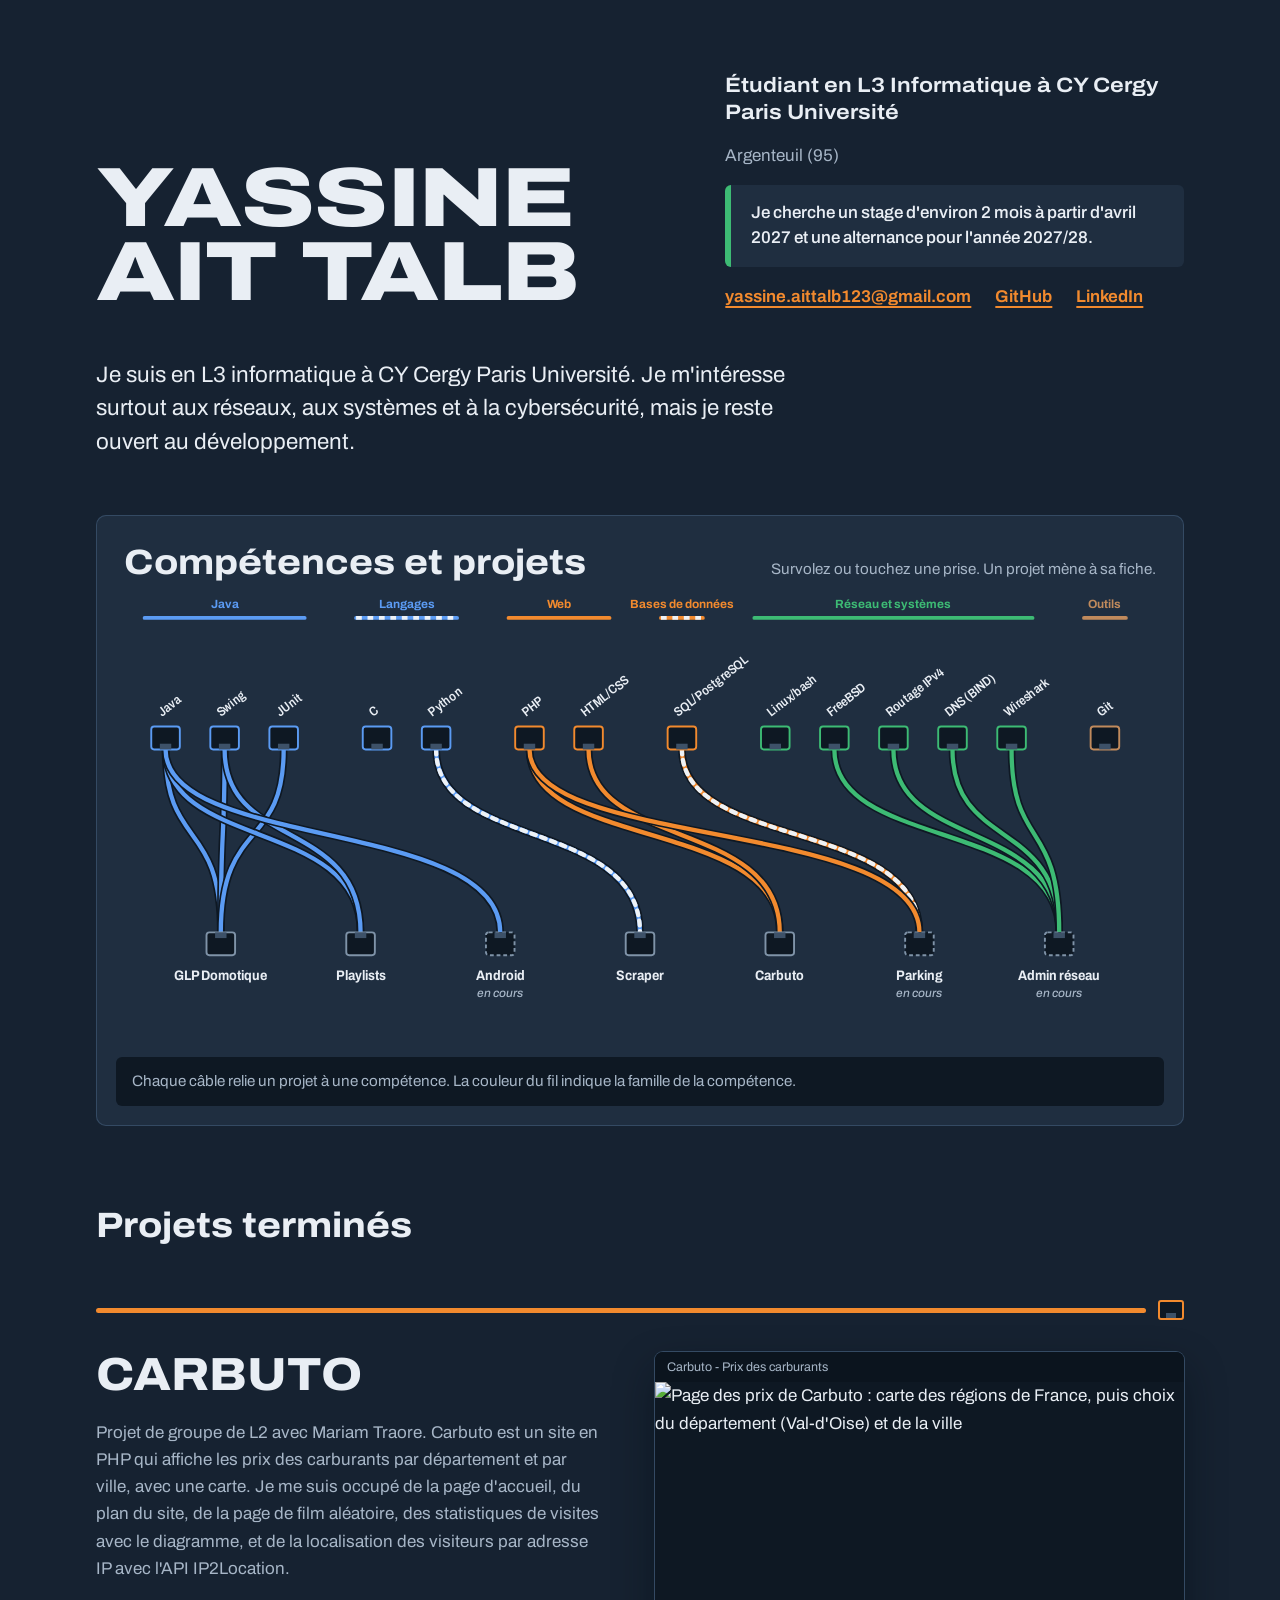
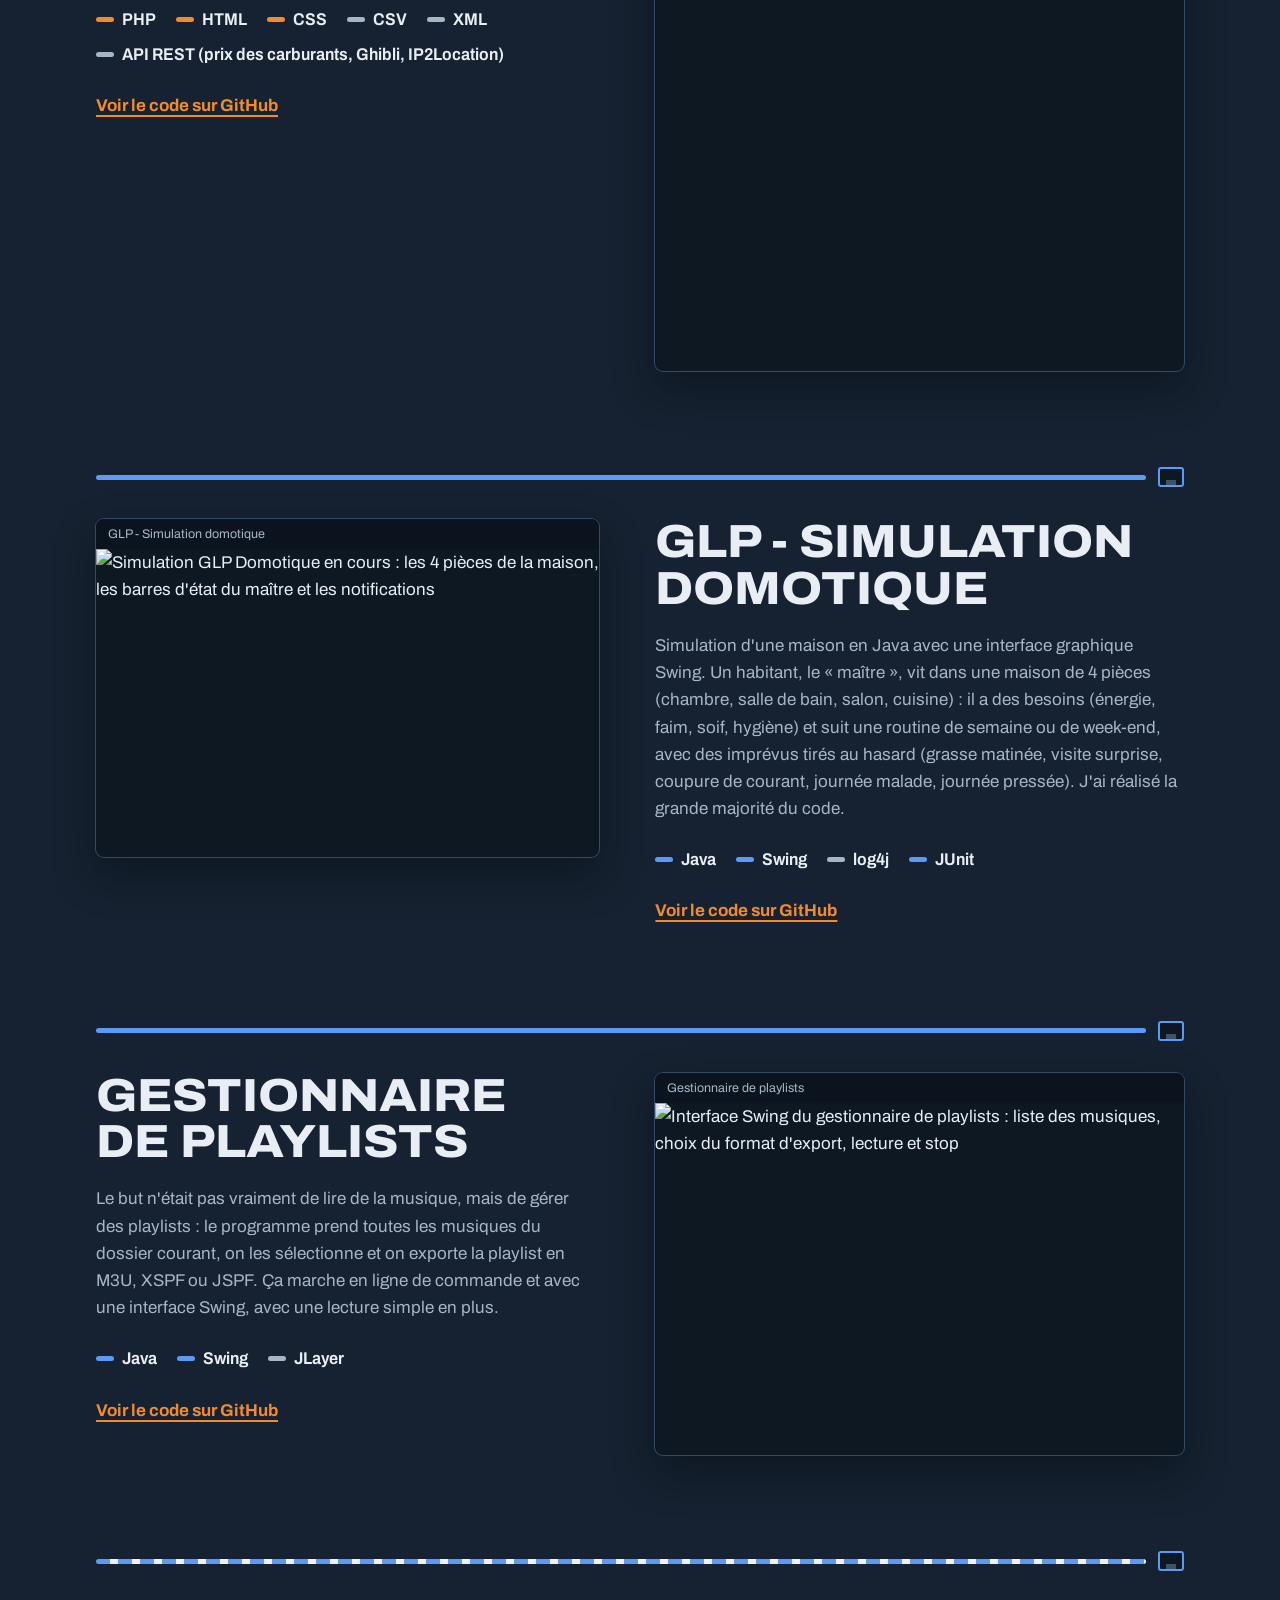
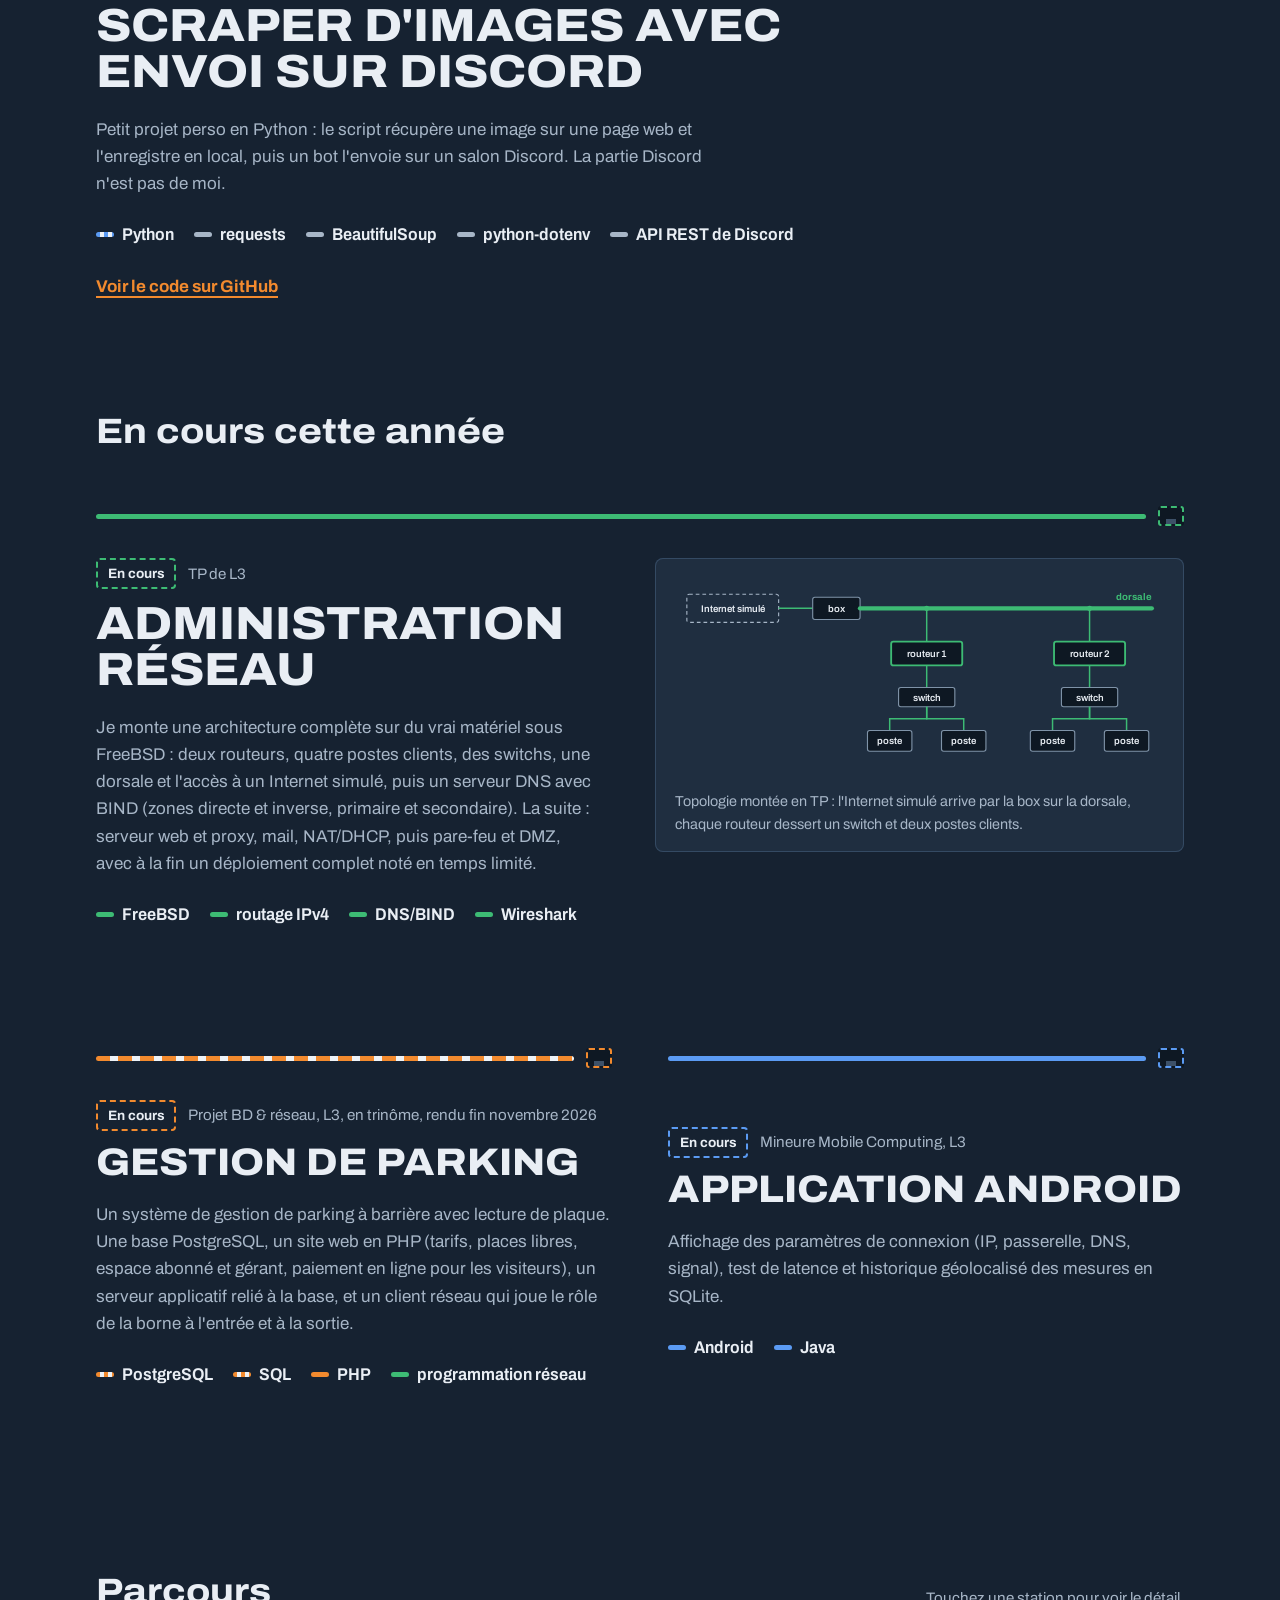
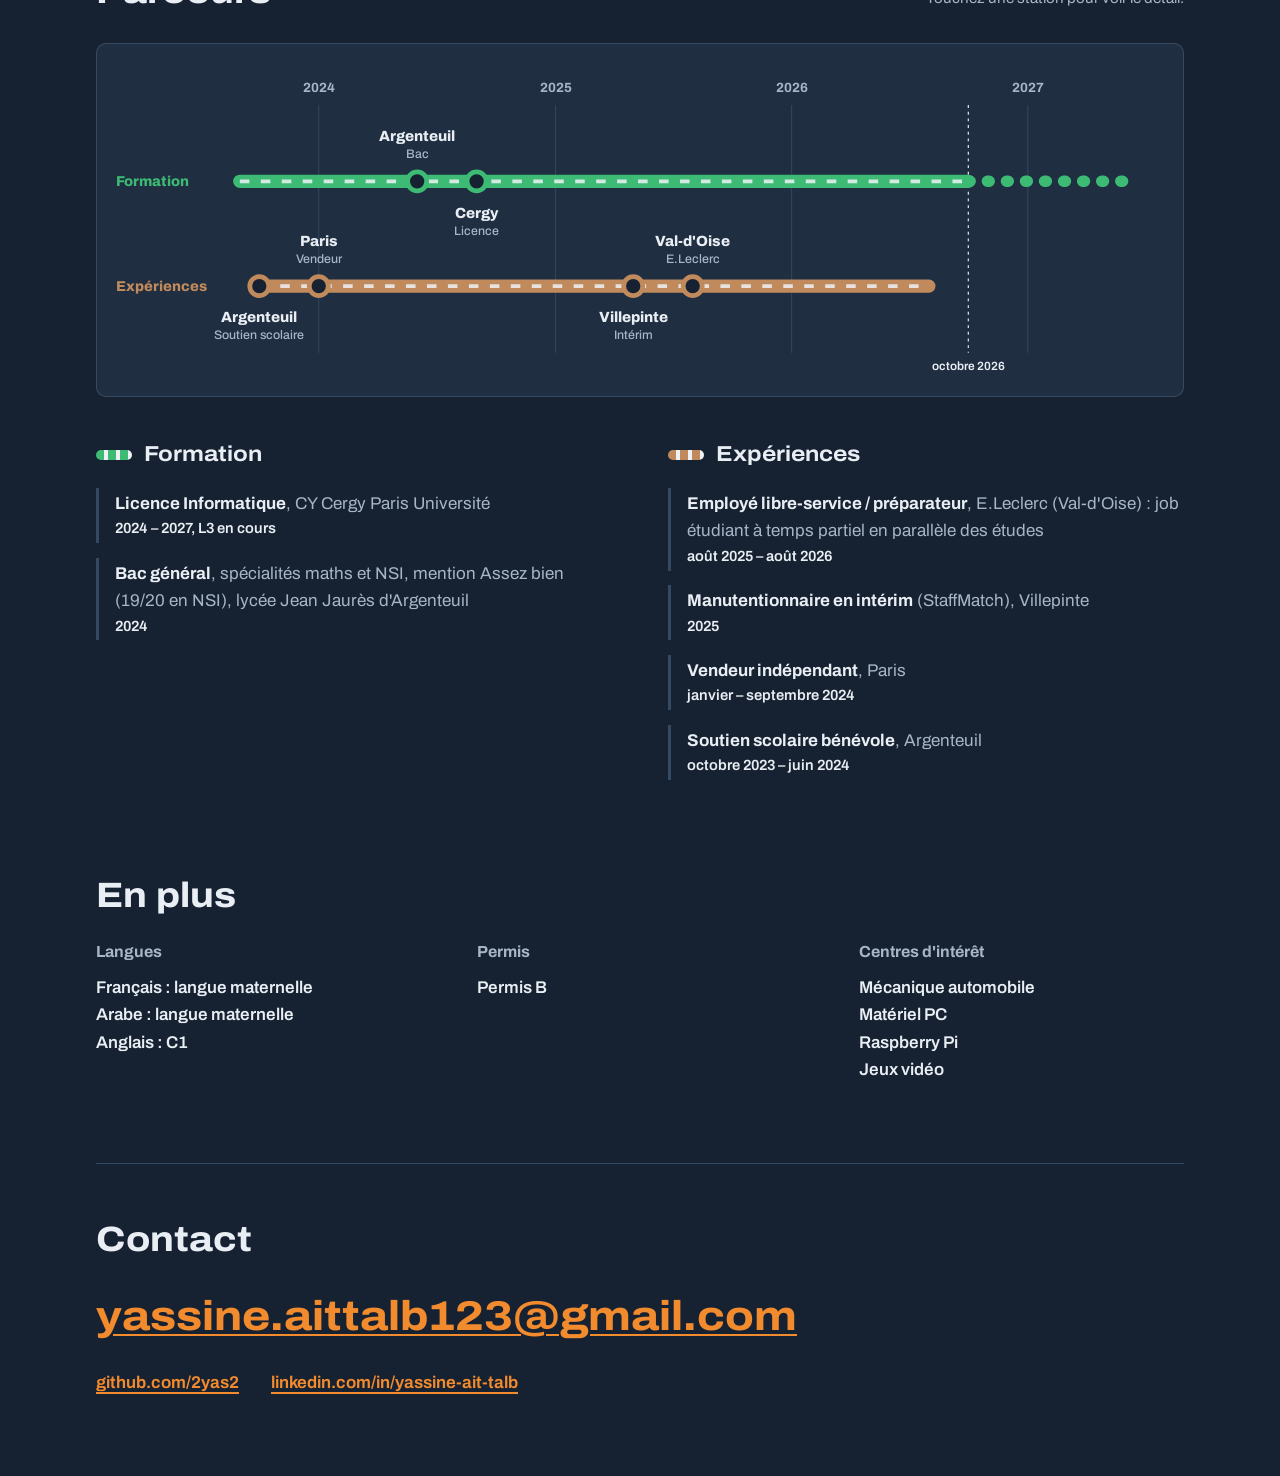
==== index.html @ 478b8c1a "Add files via upload" ====
<!DOCTYPE html>
<html lang="fr">
<head>
  <meta charset="utf-8">
  <meta name="viewport" content="width=device-width, initial-scale=1">
  <title>Yassine Ait Talb - Portfolio</title>
  <meta name="description" content="Yassine Ait Talb, étudiant en L3 Informatique à CY Cergy Paris Université : projets, parcours et compétences en réseaux, systèmes et développement. Cherche un stage d'avril 2027 et une alternance 2027/28.">
  <meta name="theme-color" content="#162231">
  <link rel="icon" href="images/favicon.svg" type="image/svg+xml">
  <link rel="preconnect" href="https://fonts.googleapis.com">
  <link rel="preconnect" href="https://fonts.gstatic.com" crossorigin>
  <link rel="stylesheet" href="https://fonts.googleapis.com/css2?family=Archivo:wdth,wght@62..125,100..900&display=swap">
  <link rel="stylesheet" href="style.css">
</head>
<body>
<div class="page">
<header class="tete">
  <h1 class="nom"><span>Yassine</span><span>Ait Talb</span></h1>
  <div class="fiche">
    <p class="statut">Étudiant en L3 Informatique à CY Cergy Paris Université</p>
    <p class="lieu">Argenteuil (95)</p>
    <p class="recherche">Je cherche un stage d'environ 2 mois à partir d'avril 2027 et une alternance pour l'année 2027/28.</p>
    <p class="contacts"><a href="mailto:yassine.aittalb123@gmail.com">yassine.aittalb123@gmail.com</a><a href="https://github.com/2yas2">GitHub</a><a href="https://www.linkedin.com/in/yassine-ait-talb/">LinkedIn</a></p>
  </div>
</header>
<p class="intro">Je suis en L3 informatique à CY Cergy Paris Université. Je m'intéresse surtout aux réseaux, aux systèmes et à la cybersécurité, mais je reste ouvert au développement.</p>
<section class="brassage" aria-labelledby="titre-brassage">
  <div class="brassage-tete">
    <h2 id="titre-brassage">Compétences et projets</h2>
    <p class="aide">Survolez ou touchez une prise. Un projet mène à sa fiche.</p>
  </div>
  <svg class="panneau panneau-h" viewBox="0 0 1100 470" aria-labelledby="titre-brassage"><g class="famille f-java"><line x1="30.0" y1="22" x2="198.0" y2="22" class="fam-trait"/><text x="114.0" y="12" class="fam-nom c">Java</text></g><g class="famille f-lang"><line x1="252.0" y1="22" x2="358.0" y2="22" class="fam-trait"/><line x1="252.0" y1="22" x2="358.0" y2="22" class="fam-raye"/><text x="305.0" y="12" class="fam-nom c">Langages</text></g><g class="famille f-web"><line x1="412.0" y1="22" x2="518.0" y2="22" class="fam-trait"/><text x="465.0" y="12" class="fam-nom c">Web</text></g><g class="famille f-bd"><line x1="572.0" y1="22" x2="616.0" y2="22" class="fam-trait"/><line x1="572.0" y1="22" x2="616.0" y2="22" class="fam-raye"/><text x="594.0" y="12" class="fam-nom c">Bases de données</text></g><g class="famille f-res"><line x1="670.0" y1="22" x2="962.0" y2="22" class="fam-trait"/><text x="816.0" y="12" class="fam-nom c">Réseau et systèmes</text></g><g class="famille f-out"><line x1="1016.0" y1="22" x2="1060.0" y2="22" class="fam-trait"/><text x="1038.0" y="12" class="fam-nom c">Outils</text></g><g class="cables"><g class="cable f-java" data-s="0" data-p="glp-domotique" style="--i:0"><path d="M52.0,160 C52.0,266 110.0,232 110.0,352" class="gaine" pathLength="1"/><path d="M52.0,160 C52.0,266 110.0,232 110.0,352" class="ame" pathLength="1"/></g><g class="cable f-java" data-s="1" data-p="glp-domotique" style="--i:1"><path d="M114.0,160 C114.0,266 110.0,232 110.0,352" class="gaine" pathLength="1"/><path d="M114.0,160 C114.0,266 110.0,232 110.0,352" class="ame" pathLength="1"/></g><g class="cable f-java" data-s="2" data-p="glp-domotique" style="--i:2"><path d="M176.0,160 C176.0,266 110.0,232 110.0,352" class="gaine" pathLength="1"/><path d="M176.0,160 C176.0,266 110.0,232 110.0,352" class="ame" pathLength="1"/></g><g class="cable f-java" data-s="0" data-p="playlists" style="--i:3"><path d="M52.0,160 C52.0,266 256.7,232 256.7,352" class="gaine" pathLength="1"/><path d="M52.0,160 C52.0,266 256.7,232 256.7,352" class="ame" pathLength="1"/></g><g class="cable f-java" data-s="1" data-p="playlists" style="--i:4"><path d="M114.0,160 C114.0,266 256.7,232 256.7,352" class="gaine" pathLength="1"/><path d="M114.0,160 C114.0,266 256.7,232 256.7,352" class="ame" pathLength="1"/></g><g class="cable f-java" data-s="0" data-p="android" style="--i:5"><path d="M52.0,160 C52.0,266 403.3,232 403.3,352" class="gaine" pathLength="1"/><path d="M52.0,160 C52.0,266 403.3,232 403.3,352" class="ame" pathLength="1"/></g><g class="cable f-lang" data-s="4" data-p="scraper" style="--i:6"><path d="M336.0,160 C336.0,266 550.0,232 550.0,352" class="gaine" pathLength="1"/><path d="M336.0,160 C336.0,266 550.0,232 550.0,352" class="ame" pathLength="1"/><path d="M336.0,160 C336.0,266 550.0,232 550.0,352" class="raye"/></g><g class="cable f-web" data-s="5" data-p="carbuto" style="--i:7"><path d="M434.0,160 C434.0,266 696.7,232 696.7,352" class="gaine" pathLength="1"/><path d="M434.0,160 C434.0,266 696.7,232 696.7,352" class="ame" pathLength="1"/></g><g class="cable f-web" data-s="6" data-p="carbuto" style="--i:8"><path d="M496.0,160 C496.0,266 696.7,232 696.7,352" class="gaine" pathLength="1"/><path d="M496.0,160 C496.0,266 696.7,232 696.7,352" class="ame" pathLength="1"/></g><g class="cable f-bd" data-s="7" data-p="parking" style="--i:9"><path d="M594.0,160 C594.0,266 843.3,232 843.3,352" class="gaine" pathLength="1"/><path d="M594.0,160 C594.0,266 843.3,232 843.3,352" class="ame" pathLength="1"/><path d="M594.0,160 C594.0,266 843.3,232 843.3,352" class="raye"/></g><g class="cable f-web" data-s="5" data-p="parking" style="--i:10"><path d="M434.0,160 C434.0,266 843.3,232 843.3,352" class="gaine" pathLength="1"/><path d="M434.0,160 C434.0,266 843.3,232 843.3,352" class="ame" pathLength="1"/></g><g class="cable f-res" data-s="9" data-p="reseau" style="--i:11"><path d="M754.0,160 C754.0,266 990.0,232 990.0,352" class="gaine" pathLength="1"/><path d="M754.0,160 C754.0,266 990.0,232 990.0,352" class="ame" pathLength="1"/></g><g class="cable f-res" data-s="10" data-p="reseau" style="--i:12"><path d="M816.0,160 C816.0,266 990.0,232 990.0,352" class="gaine" pathLength="1"/><path d="M816.0,160 C816.0,266 990.0,232 990.0,352" class="ame" pathLength="1"/></g><g class="cable f-res" data-s="11" data-p="reseau" style="--i:13"><path d="M878.0,160 C878.0,266 990.0,232 990.0,352" class="gaine" pathLength="1"/><path d="M878.0,160 C878.0,266 990.0,232 990.0,352" class="ame" pathLength="1"/></g><g class="cable f-res" data-s="12" data-p="reseau" style="--i:14"><path d="M940.0,160 C940.0,266 990.0,232 990.0,352" class="gaine" pathLength="1"/><path d="M940.0,160 C940.0,266 990.0,232 990.0,352" class="ame" pathLength="1"/></g></g><g class="port port-s f-java" data-s="0" tabindex="0" role="button" aria-pressed="false" aria-label="Java"><rect x="24.0" y="66.0" width="56" height="98" class="zone"/><rect x="37.0" y="136.0" width="30" height="24" rx="3" class="prise"/><rect x="46.0" y="154.0" width="12" height="6" class="encoche"/><text x="48.0" y="126.0" class="lib-s" transform="rotate(-38 48.0 126.0)">Java</text></g><g class="port port-s f-java" data-s="1" tabindex="0" role="button" aria-pressed="false" aria-label="Swing"><rect x="86.0" y="66.0" width="56" height="98" class="zone"/><rect x="99.0" y="136.0" width="30" height="24" rx="3" class="prise"/><rect x="108.0" y="154.0" width="12" height="6" class="encoche"/><text x="110.0" y="126.0" class="lib-s" transform="rotate(-38 110.0 126.0)">Swing</text></g><g class="port port-s f-java" data-s="2" tabindex="0" role="button" aria-pressed="false" aria-label="JUnit"><rect x="148.0" y="66.0" width="56" height="98" class="zone"/><rect x="161.0" y="136.0" width="30" height="24" rx="3" class="prise"/><rect x="170.0" y="154.0" width="12" height="6" class="encoche"/><text x="172.0" y="126.0" class="lib-s" transform="rotate(-38 172.0 126.0)">JUnit</text></g><g class="port port-s f-lang" data-s="3" tabindex="0" role="button" aria-pressed="false" aria-label="C"><rect x="246.0" y="66.0" width="56" height="98" class="zone"/><rect x="259.0" y="136.0" width="30" height="24" rx="3" class="prise"/><rect x="268.0" y="154.0" width="12" height="6" class="encoche"/><text x="270.0" y="126.0" class="lib-s" transform="rotate(-38 270.0 126.0)">C</text></g><g class="port port-s f-lang" data-s="4" tabindex="0" role="button" aria-pressed="false" aria-label="Python"><rect x="308.0" y="66.0" width="56" height="98" class="zone"/><rect x="321.0" y="136.0" width="30" height="24" rx="3" class="prise"/><rect x="330.0" y="154.0" width="12" height="6" class="encoche"/><text x="332.0" y="126.0" class="lib-s" transform="rotate(-38 332.0 126.0)">Python</text></g><g class="port port-s f-web" data-s="5" tabindex="0" role="button" aria-pressed="false" aria-label="PHP"><rect x="406.0" y="66.0" width="56" height="98" class="zone"/><rect x="419.0" y="136.0" width="30" height="24" rx="3" class="prise"/><rect x="428.0" y="154.0" width="12" height="6" class="encoche"/><text x="430.0" y="126.0" class="lib-s" transform="rotate(-38 430.0 126.0)">PHP</text></g><g class="port port-s f-web" data-s="6" tabindex="0" role="button" aria-pressed="false" aria-label="HTML/CSS"><rect x="468.0" y="66.0" width="56" height="98" class="zone"/><rect x="481.0" y="136.0" width="30" height="24" rx="3" class="prise"/><rect x="490.0" y="154.0" width="12" height="6" class="encoche"/><text x="492.0" y="126.0" class="lib-s" transform="rotate(-38 492.0 126.0)">HTML/CSS</text></g><g class="port port-s f-bd" data-s="7" tabindex="0" role="button" aria-pressed="false" aria-label="SQL/PostgreSQL"><rect x="566.0" y="66.0" width="56" height="98" class="zone"/><rect x="579.0" y="136.0" width="30" height="24" rx="3" class="prise"/><rect x="588.0" y="154.0" width="12" height="6" class="encoche"/><text x="590.0" y="126.0" class="lib-s" transform="rotate(-38 590.0 126.0)">SQL/PostgreSQL</text></g><g class="port port-s f-res" data-s="8" tabindex="0" role="button" aria-pressed="false" aria-label="Linux/bash"><rect x="664.0" y="66.0" width="56" height="98" class="zone"/><rect x="677.0" y="136.0" width="30" height="24" rx="3" class="prise"/><rect x="686.0" y="154.0" width="12" height="6" class="encoche"/><text x="688.0" y="126.0" class="lib-s" transform="rotate(-38 688.0 126.0)">Linux/bash</text></g><g class="port port-s f-res" data-s="9" tabindex="0" role="button" aria-pressed="false" aria-label="FreeBSD"><rect x="726.0" y="66.0" width="56" height="98" class="zone"/><rect x="739.0" y="136.0" width="30" height="24" rx="3" class="prise"/><rect x="748.0" y="154.0" width="12" height="6" class="encoche"/><text x="750.0" y="126.0" class="lib-s" transform="rotate(-38 750.0 126.0)">FreeBSD</text></g><g class="port port-s f-res" data-s="10" tabindex="0" role="button" aria-pressed="false" aria-label="Routage IPv4"><rect x="788.0" y="66.0" width="56" height="98" class="zone"/><rect x="801.0" y="136.0" width="30" height="24" rx="3" class="prise"/><rect x="810.0" y="154.0" width="12" height="6" class="encoche"/><text x="812.0" y="126.0" class="lib-s" transform="rotate(-38 812.0 126.0)">Routage IPv4</text></g><g class="port port-s f-res" data-s="11" tabindex="0" role="button" aria-pressed="false" aria-label="DNS (BIND)"><rect x="850.0" y="66.0" width="56" height="98" class="zone"/><rect x="863.0" y="136.0" width="30" height="24" rx="3" class="prise"/><rect x="872.0" y="154.0" width="12" height="6" class="encoche"/><text x="874.0" y="126.0" class="lib-s" transform="rotate(-38 874.0 126.0)">DNS (BIND)</text></g><g class="port port-s f-res" data-s="12" tabindex="0" role="button" aria-pressed="false" aria-label="Wireshark"><rect x="912.0" y="66.0" width="56" height="98" class="zone"/><rect x="925.0" y="136.0" width="30" height="24" rx="3" class="prise"/><rect x="934.0" y="154.0" width="12" height="6" class="encoche"/><text x="936.0" y="126.0" class="lib-s" transform="rotate(-38 936.0 126.0)">Wireshark</text></g><g class="port port-s f-out" data-s="13" tabindex="0" role="button" aria-pressed="false" aria-label="Git"><rect x="1010.0" y="66.0" width="56" height="98" class="zone"/><rect x="1023.0" y="136.0" width="30" height="24" rx="3" class="prise"/><rect x="1032.0" y="154.0" width="12" height="6" class="encoche"/><text x="1034.0" y="126.0" class="lib-s" transform="rotate(-38 1034.0 126.0)">Git</text></g><a href="#glp-domotique" class="port port-p" data-p="glp-domotique" aria-label="GLP Domotique, aller au projet"><rect x="50.0" y="346.0" width="120" height="86" class="zone"/><rect x="95.0" y="352.0" width="30" height="24" rx="3" class="prise"/><rect x="104.0" y="352.0" width="12" height="6" class="encoche"/><text x="110.0" y="402.0" class="lib-p">GLP Domotique</text></a><a href="#playlists" class="port port-p" data-p="playlists" aria-label="Playlists, aller au projet"><rect x="196.7" y="346.0" width="120" height="86" class="zone"/><rect x="241.7" y="352.0" width="30" height="24" rx="3" class="prise"/><rect x="250.7" y="352.0" width="12" height="6" class="encoche"/><text x="256.7" y="402.0" class="lib-p">Playlists</text></a><a href="#android" class="port port-p encours" data-p="android" aria-label="Android (en cours), aller au projet"><rect x="343.3" y="346.0" width="120" height="86" class="zone"/><rect x="388.3" y="352.0" width="30" height="24" rx="3" class="prise"/><rect x="397.3" y="352.0" width="12" height="6" class="encoche"/><text x="403.3" y="402.0" class="lib-p">Android</text><text x="403.3" y="420.0" class="lib-ec">en cours</text></a><a href="#scraper" class="port port-p" data-p="scraper" aria-label="Scraper, aller au projet"><rect x="490.0" y="346.0" width="120" height="86" class="zone"/><rect x="535.0" y="352.0" width="30" height="24" rx="3" class="prise"/><rect x="544.0" y="352.0" width="12" height="6" class="encoche"/><text x="550.0" y="402.0" class="lib-p">Scraper</text></a><a href="#carbuto" class="port port-p" data-p="carbuto" aria-label="Carbuto, aller au projet"><rect x="636.7" y="346.0" width="120" height="86" class="zone"/><rect x="681.7" y="352.0" width="30" height="24" rx="3" class="prise"/><rect x="690.7" y="352.0" width="12" height="6" class="encoche"/><text x="696.7" y="402.0" class="lib-p">Carbuto</text></a><a href="#parking" class="port port-p encours" data-p="parking" aria-label="Parking (en cours), aller au projet"><rect x="783.3" y="346.0" width="120" height="86" class="zone"/><rect x="828.3" y="352.0" width="30" height="24" rx="3" class="prise"/><rect x="837.3" y="352.0" width="12" height="6" class="encoche"/><text x="843.3" y="402.0" class="lib-p">Parking</text><text x="843.3" y="420.0" class="lib-ec">en cours</text></a><a href="#reseau" class="port port-p encours" data-p="reseau" aria-label="Admin réseau (en cours), aller au projet"><rect x="930.0" y="346.0" width="120" height="86" class="zone"/><rect x="975.0" y="352.0" width="30" height="24" rx="3" class="prise"/><rect x="984.0" y="352.0" width="12" height="6" class="encoche"/><text x="990.0" y="402.0" class="lib-p">Admin réseau</text><text x="990.0" y="420.0" class="lib-ec">en cours</text></a></svg>
  <svg class="panneau panneau-v" viewBox="0 0 360 712" aria-labelledby="titre-brassage"><g class="famille f-java"><text x="12" y="18.0" class="fam-nom">Java</text><line x1="3" y1="8.0" x2="3" y2="138.0" class="fam-trait"/></g><g class="famille f-lang"><text x="12" y="162.0" class="fam-nom">Langages</text><line x1="3" y1="152.0" x2="3" y2="242.0" class="fam-trait"/><line x1="3" y1="152.0" x2="3" y2="242.0" class="fam-raye"/></g><g class="famille f-web"><text x="12" y="266.0" class="fam-nom">Web</text><line x1="3" y1="256.0" x2="3" y2="346.0" class="fam-trait"/></g><g class="famille f-bd"><text x="12" y="370.0" class="fam-nom">Bases de données</text><line x1="3" y1="360.0" x2="3" y2="410.0" class="fam-trait"/><line x1="3" y1="360.0" x2="3" y2="410.0" class="fam-raye"/></g><g class="famille f-res"><text x="12" y="434.0" class="fam-nom">Réseau et systèmes</text><line x1="3" y1="424.0" x2="3" y2="634.0" class="fam-trait"/></g><g class="famille f-out"><text x="12" y="658.0" class="fam-nom">Outils</text><line x1="3" y1="648.0" x2="3" y2="698.0" class="fam-trait"/></g><g class="cables"><g class="cable f-java" data-s="0" data-p="glp-domotique" style="--i:0"><path d="M162,41.0 C200,41.0 176,51.0 214,51.0" class="gaine" pathLength="1"/><path d="M162,41.0 C200,41.0 176,51.0 214,51.0" class="ame" pathLength="1"/></g><g class="cable f-java" data-s="1" data-p="glp-domotique" style="--i:1"><path d="M162,81.0 C200,81.0 176,51.0 214,51.0" class="gaine" pathLength="1"/><path d="M162,81.0 C200,81.0 176,51.0 214,51.0" class="ame" pathLength="1"/></g><g class="cable f-java" data-s="2" data-p="glp-domotique" style="--i:2"><path d="M162,121.0 C200,121.0 176,51.0 214,51.0" class="gaine" pathLength="1"/><path d="M162,121.0 C200,121.0 176,51.0 214,51.0" class="ame" pathLength="1"/></g><g class="cable f-java" data-s="0" data-p="playlists" style="--i:3"><path d="M162,41.0 C200,41.0 176,154.3 214,154.3" class="gaine" pathLength="1"/><path d="M162,41.0 C200,41.0 176,154.3 214,154.3" class="ame" pathLength="1"/></g><g class="cable f-java" data-s="1" data-p="playlists" style="--i:4"><path d="M162,81.0 C200,81.0 176,154.3 214,154.3" class="gaine" pathLength="1"/><path d="M162,81.0 C200,81.0 176,154.3 214,154.3" class="ame" pathLength="1"/></g><g class="cable f-java" data-s="0" data-p="android" style="--i:5"><path d="M162,41.0 C200,41.0 176,257.7 214,257.7" class="gaine" pathLength="1"/><path d="M162,41.0 C200,41.0 176,257.7 214,257.7" class="ame" pathLength="1"/></g><g class="cable f-lang" data-s="4" data-p="scraper" style="--i:6"><path d="M162,225.0 C200,225.0 176,361.0 214,361.0" class="gaine" pathLength="1"/><path d="M162,225.0 C200,225.0 176,361.0 214,361.0" class="ame" pathLength="1"/><path d="M162,225.0 C200,225.0 176,361.0 214,361.0" class="raye"/></g><g class="cable f-web" data-s="5" data-p="carbuto" style="--i:7"><path d="M162,289.0 C200,289.0 176,464.3 214,464.3" class="gaine" pathLength="1"/><path d="M162,289.0 C200,289.0 176,464.3 214,464.3" class="ame" pathLength="1"/></g><g class="cable f-web" data-s="6" data-p="carbuto" style="--i:8"><path d="M162,329.0 C200,329.0 176,464.3 214,464.3" class="gaine" pathLength="1"/><path d="M162,329.0 C200,329.0 176,464.3 214,464.3" class="ame" pathLength="1"/></g><g class="cable f-bd" data-s="7" data-p="parking" style="--i:9"><path d="M162,393.0 C200,393.0 176,567.7 214,567.7" class="gaine" pathLength="1"/><path d="M162,393.0 C200,393.0 176,567.7 214,567.7" class="ame" pathLength="1"/><path d="M162,393.0 C200,393.0 176,567.7 214,567.7" class="raye"/></g><g class="cable f-web" data-s="5" data-p="parking" style="--i:10"><path d="M162,289.0 C200,289.0 176,567.7 214,567.7" class="gaine" pathLength="1"/><path d="M162,289.0 C200,289.0 176,567.7 214,567.7" class="ame" pathLength="1"/></g><g class="cable f-res" data-s="9" data-p="reseau" style="--i:11"><path d="M162,497.0 C200,497.0 176,671.0 214,671.0" class="gaine" pathLength="1"/><path d="M162,497.0 C200,497.0 176,671.0 214,671.0" class="ame" pathLength="1"/></g><g class="cable f-res" data-s="10" data-p="reseau" style="--i:12"><path d="M162,537.0 C200,537.0 176,671.0 214,671.0" class="gaine" pathLength="1"/><path d="M162,537.0 C200,537.0 176,671.0 214,671.0" class="ame" pathLength="1"/></g><g class="cable f-res" data-s="11" data-p="reseau" style="--i:13"><path d="M162,577.0 C200,577.0 176,671.0 214,671.0" class="gaine" pathLength="1"/><path d="M162,577.0 C200,577.0 176,671.0 214,671.0" class="ame" pathLength="1"/></g><g class="cable f-res" data-s="12" data-p="reseau" style="--i:14"><path d="M162,617.0 C200,617.0 176,671.0 214,671.0" class="gaine" pathLength="1"/><path d="M162,617.0 C200,617.0 176,671.0 214,671.0" class="ame" pathLength="1"/></g></g><g class="port port-s f-java" data-s="0" tabindex="0" role="button" aria-pressed="false" aria-label="Java"><rect x="0" y="21.0" width="164.0" height="40" class="zone"/><rect x="138.0" y="28.0" width="24" height="26" rx="3" class="prise"/><rect x="156.0" y="35.0" width="6" height="12" class="encoche"/><text x="126.0" y="45.0" class="lib-s v">Java</text></g><g class="port port-s f-java" data-s="1" tabindex="0" role="button" aria-pressed="false" aria-label="Swing"><rect x="0" y="61.0" width="164.0" height="40" class="zone"/><rect x="138.0" y="68.0" width="24" height="26" rx="3" class="prise"/><rect x="156.0" y="75.0" width="6" height="12" class="encoche"/><text x="126.0" y="85.0" class="lib-s v">Swing</text></g><g class="port port-s f-java" data-s="2" tabindex="0" role="button" aria-pressed="false" aria-label="JUnit"><rect x="0" y="101.0" width="164.0" height="40" class="zone"/><rect x="138.0" y="108.0" width="24" height="26" rx="3" class="prise"/><rect x="156.0" y="115.0" width="6" height="12" class="encoche"/><text x="126.0" y="125.0" class="lib-s v">JUnit</text></g><g class="port port-s f-lang" data-s="3" tabindex="0" role="button" aria-pressed="false" aria-label="C"><rect x="0" y="165.0" width="164.0" height="40" class="zone"/><rect x="138.0" y="172.0" width="24" height="26" rx="3" class="prise"/><rect x="156.0" y="179.0" width="6" height="12" class="encoche"/><text x="126.0" y="189.0" class="lib-s v">C</text></g><g class="port port-s f-lang" data-s="4" tabindex="0" role="button" aria-pressed="false" aria-label="Python"><rect x="0" y="205.0" width="164.0" height="40" class="zone"/><rect x="138.0" y="212.0" width="24" height="26" rx="3" class="prise"/><rect x="156.0" y="219.0" width="6" height="12" class="encoche"/><text x="126.0" y="229.0" class="lib-s v">Python</text></g><g class="port port-s f-web" data-s="5" tabindex="0" role="button" aria-pressed="false" aria-label="PHP"><rect x="0" y="269.0" width="164.0" height="40" class="zone"/><rect x="138.0" y="276.0" width="24" height="26" rx="3" class="prise"/><rect x="156.0" y="283.0" width="6" height="12" class="encoche"/><text x="126.0" y="293.0" class="lib-s v">PHP</text></g><g class="port port-s f-web" data-s="6" tabindex="0" role="button" aria-pressed="false" aria-label="HTML/CSS"><rect x="0" y="309.0" width="164.0" height="40" class="zone"/><rect x="138.0" y="316.0" width="24" height="26" rx="3" class="prise"/><rect x="156.0" y="323.0" width="6" height="12" class="encoche"/><text x="126.0" y="333.0" class="lib-s v">HTML/CSS</text></g><g class="port port-s f-bd" data-s="7" tabindex="0" role="button" aria-pressed="false" aria-label="SQL/PostgreSQL"><rect x="0" y="373.0" width="164.0" height="40" class="zone"/><rect x="138.0" y="380.0" width="24" height="26" rx="3" class="prise"/><rect x="156.0" y="387.0" width="6" height="12" class="encoche"/><text x="126.0" y="397.0" class="lib-s v">SQL/PostgreSQL</text></g><g class="port port-s f-res" data-s="8" tabindex="0" role="button" aria-pressed="false" aria-label="Linux/bash"><rect x="0" y="437.0" width="164.0" height="40" class="zone"/><rect x="138.0" y="444.0" width="24" height="26" rx="3" class="prise"/><rect x="156.0" y="451.0" width="6" height="12" class="encoche"/><text x="126.0" y="461.0" class="lib-s v">Linux/bash</text></g><g class="port port-s f-res" data-s="9" tabindex="0" role="button" aria-pressed="false" aria-label="FreeBSD"><rect x="0" y="477.0" width="164.0" height="40" class="zone"/><rect x="138.0" y="484.0" width="24" height="26" rx="3" class="prise"/><rect x="156.0" y="491.0" width="6" height="12" class="encoche"/><text x="126.0" y="501.0" class="lib-s v">FreeBSD</text></g><g class="port port-s f-res" data-s="10" tabindex="0" role="button" aria-pressed="false" aria-label="Routage IPv4"><rect x="0" y="517.0" width="164.0" height="40" class="zone"/><rect x="138.0" y="524.0" width="24" height="26" rx="3" class="prise"/><rect x="156.0" y="531.0" width="6" height="12" class="encoche"/><text x="126.0" y="541.0" class="lib-s v">Routage IPv4</text></g><g class="port port-s f-res" data-s="11" tabindex="0" role="button" aria-pressed="false" aria-label="DNS (BIND)"><rect x="0" y="557.0" width="164.0" height="40" class="zone"/><rect x="138.0" y="564.0" width="24" height="26" rx="3" class="prise"/><rect x="156.0" y="571.0" width="6" height="12" class="encoche"/><text x="126.0" y="581.0" class="lib-s v">DNS (BIND)</text></g><g class="port port-s f-res" data-s="12" tabindex="0" role="button" aria-pressed="false" aria-label="Wireshark"><rect x="0" y="597.0" width="164.0" height="40" class="zone"/><rect x="138.0" y="604.0" width="24" height="26" rx="3" class="prise"/><rect x="156.0" y="611.0" width="6" height="12" class="encoche"/><text x="126.0" y="621.0" class="lib-s v">Wireshark</text></g><g class="port port-s f-out" data-s="13" tabindex="0" role="button" aria-pressed="false" aria-label="Git"><rect x="0" y="661.0" width="164.0" height="40" class="zone"/><rect x="138.0" y="668.0" width="24" height="26" rx="3" class="prise"/><rect x="156.0" y="675.0" width="6" height="12" class="encoche"/><text x="126.0" y="685.0" class="lib-s v">Git</text></g><a href="#glp-domotique" class="port port-p" data-p="glp-domotique" aria-label="GLP Domotique, aller au projet"><rect x="210.0" y="27.0" width="150.0" height="48" class="zone"/><rect x="214.0" y="38.0" width="24" height="26" rx="3" class="prise"/><rect x="214.0" y="45.0" width="6" height="12" class="encoche"/><text x="248.0" y="56.0" class="lib-p v">GLP Domotique</text></a><a href="#playlists" class="port port-p" data-p="playlists" aria-label="Playlists, aller au projet"><rect x="210.0" y="130.3" width="150.0" height="48" class="zone"/><rect x="214.0" y="141.3" width="24" height="26" rx="3" class="prise"/><rect x="214.0" y="148.3" width="6" height="12" class="encoche"/><text x="248.0" y="159.3" class="lib-p v">Playlists</text></a><a href="#android" class="port port-p encours" data-p="android" aria-label="Android (en cours), aller au projet"><rect x="210.0" y="233.7" width="150.0" height="48" class="zone"/><rect x="214.0" y="244.7" width="24" height="26" rx="3" class="prise"/><rect x="214.0" y="251.7" width="6" height="12" class="encoche"/><text x="248.0" y="256.7" class="lib-p v">Android</text><text x="248.0" y="272.7" class="lib-ec v">en cours</text></a><a href="#scraper" class="port port-p" data-p="scraper" aria-label="Scraper, aller au projet"><rect x="210.0" y="337.0" width="150.0" height="48" class="zone"/><rect x="214.0" y="348.0" width="24" height="26" rx="3" class="prise"/><rect x="214.0" y="355.0" width="6" height="12" class="encoche"/><text x="248.0" y="366.0" class="lib-p v">Scraper</text></a><a href="#carbuto" class="port port-p" data-p="carbuto" aria-label="Carbuto, aller au projet"><rect x="210.0" y="440.3" width="150.0" height="48" class="zone"/><rect x="214.0" y="451.3" width="24" height="26" rx="3" class="prise"/><rect x="214.0" y="458.3" width="6" height="12" class="encoche"/><text x="248.0" y="469.3" class="lib-p v">Carbuto</text></a><a href="#parking" class="port port-p encours" data-p="parking" aria-label="Parking (en cours), aller au projet"><rect x="210.0" y="543.7" width="150.0" height="48" class="zone"/><rect x="214.0" y="554.7" width="24" height="26" rx="3" class="prise"/><rect x="214.0" y="561.7" width="6" height="12" class="encoche"/><text x="248.0" y="566.7" class="lib-p v">Parking</text><text x="248.0" y="582.7" class="lib-ec v">en cours</text></a><a href="#reseau" class="port port-p encours" data-p="reseau" aria-label="Admin réseau (en cours), aller au projet"><rect x="210.0" y="647.0" width="150.0" height="48" class="zone"/><rect x="214.0" y="658.0" width="24" height="26" rx="3" class="prise"/><rect x="214.0" y="665.0" width="6" height="12" class="encoche"/><text x="248.0" y="670.0" class="lib-p v">Admin réseau</text><text x="248.0" y="686.0" class="lib-ec v">en cours</text></a></svg>
  <p class="lecture" aria-live="polite">Chaque câble relie un projet à une compétence. La couleur du fil indique la famille de la compétence.</p>
</section>
<section class="projets" aria-labelledby="titre-projets">
  <h2 class="section-titre" id="titre-projets">Projets terminés</h2>
  <article class="projet f-web " id="carbuto">
  <div class="projet-fil f-web" aria-hidden="true"><span class="prise-mini"></span></div>
  <div class="projet-texte">
    <h3>Carbuto</h3>
    <p>Projet de groupe de L2 avec Mariam Traore. Carbuto est un site en PHP qui affiche les prix des carburants par département et par ville, avec une carte. Je me suis occupé de la page d'accueil, du plan du site, de la page de film aléatoire, des statistiques de visites avec le diagramme, et de la localisation des visiteurs par adresse IP avec l'API IP2Location.</p>
    <ul class="technos" aria-label="Technos"><li class="f-web">PHP</li><li class="f-web">HTML</li><li class="f-web">CSS</li><li class="f-aucune">CSV</li><li class="f-aucune">XML</li><li class="f-aucune">API REST (prix des carburants, Ghibli, IP2Location)</li></ul>
    <a class="code" href="https://github.com/2yas2/carbuto">Voir le code sur GitHub</a>
  </div>
  <figure class="fenetre "><div class="fenetre-barre" aria-hidden="true"><span>Carbuto - Prix des carburants</span></div><img src="images/carbuto-prix.png" alt="Page des prix de Carbuto : carte des régions de France, puis choix du département (Val-d'Oise) et de la ville" width="1160" height="1292"></figure>
</article>
<article class="projet f-java inverse" id="glp-domotique">
  <div class="projet-fil f-java" aria-hidden="true"><span class="prise-mini"></span></div>
  <div class="projet-texte">
    <h3>GLP - Simulation domotique</h3>
    <p>Simulation d'une maison en Java avec une interface graphique Swing. Un habitant, le « maître », vit dans une maison de 4 pièces (chambre, salle de bain, salon, cuisine) : il a des besoins (énergie, faim, soif, hygiène) et suit une routine de semaine ou de week-end, avec des imprévus tirés au hasard (grasse matinée, visite surprise, coupure de courant, journée malade, journée pressée). J'ai réalisé la grande majorité du code.</p>
    <ul class="technos" aria-label="Technos"><li class="f-java">Java</li><li class="f-java">Swing</li><li class="f-aucune">log4j</li><li class="f-java">JUnit</li></ul>
    <a class="code" href="https://github.com/2yas2/glp-domotique">Voir le code sur GitHub</a>
  </div>
  <figure class="fenetre "><div class="fenetre-barre" aria-hidden="true"><span>GLP - Simulation domotique</span></div><img src="images/glp-domotique.png" alt="Simulation GLP Domotique en cours : les 4 pièces de la maison, les barres d'état du maître et les notifications" width="1476" height="904"></figure>
</article>
<article class="projet f-java " id="playlists">
  <div class="projet-fil f-java" aria-hidden="true"><span class="prise-mini"></span></div>
  <div class="projet-texte">
    <h3>Gestionnaire de playlists</h3>
    <p>Le but n'était pas vraiment de lire de la musique, mais de gérer des playlists : le programme prend toutes les musiques du dossier courant, on les sélectionne et on exporte la playlist en M3U, XSPF ou JSPF. Ça marche en ligne de commande et avec une interface Swing, avec une lecture simple en plus.</p>
    <ul class="technos" aria-label="Technos"><li class="f-java">Java</li><li class="f-java">Swing</li><li class="f-aucune">JLayer</li></ul>
    <a class="code" href="https://github.com/2yas2/gestionnaire-playlists">Voir le code sur GitHub</a>
  </div>
  <figure class="fenetre petite"><div class="fenetre-barre" aria-hidden="true"><span>Gestionnaire de playlists</span></div><img src="images/gestionnaire-playlists.png" alt="Interface Swing du gestionnaire de playlists : liste des musiques, choix du format d'export, lecture et stop" width="600" height="400"></figure>
</article>
<article class="projet f-lang sans-visuel" id="scraper">
  <div class="projet-fil f-lang raye" aria-hidden="true"><span class="prise-mini"></span></div>
  <div class="projet-texte">
    <h3>Scraper d'images avec envoi sur Discord</h3>
    <p>Petit projet perso en Python : le script récupère une image sur une page web et l'enregistre en local, puis un bot l'envoie sur un salon Discord. La partie Discord n'est pas de moi.</p>
    <ul class="technos" aria-label="Technos"><li class="f-lang raye">Python</li><li class="f-aucune">requests</li><li class="f-aucune">BeautifulSoup</li><li class="f-aucune">python-dotenv</li><li class="f-aucune">API REST de Discord</li></ul>
    <a class="code" href="https://github.com/2yas2/scraper-images-discord">Voir le code sur GitHub</a>
  </div>
  
</article>

</section>
<section class="projets projets-encours" aria-labelledby="titre-encours">
  <h2 class="section-titre" id="titre-encours">En cours cette année</h2>
  <article class="projet encours f-res " id="reseau">
  <div class="projet-fil f-res" aria-hidden="true"><span class="prise-mini"></span></div>
  <div class="projet-texte">
    <p class="etat"><span>En cours</span> TP de L3</p>
    <h3>Administration réseau</h3>
    <p>Je monte une architecture complète sur du vrai matériel sous FreeBSD : deux routeurs, quatre postes clients, des switchs, une dorsale et l'accès à un Internet simulé, puis un serveur DNS avec BIND (zones directe et inverse, primaire et secondaire). La suite : serveur web et proxy, mail, NAT/DHCP, puis pare-feu et DMZ, avec à la fin un déploiement complet noté en temps limité.</p>
    <ul class="technos" aria-label="Technos"><li class="f-res">FreeBSD</li><li class="f-res">routage IPv4</li><li class="f-res">DNS/BIND</li><li class="f-res">Wireshark</li></ul>
  </div>
  <figure class="schema">
  <svg class="topo" viewBox="0 0 660 270" role="img" aria-label="Topologie du TP : un Internet simulé relié par une box à une dorsale, deux routeurs sur la dorsale, chacun relié à un switch qui dessert deux postes clients."><rect x="16" y="22" width="124" height="38" rx="3" class="nuage"/><text x="78.0" y="45.5" class="et">Internet simulé</text><line x1="140" y1="41" x2="186" y2="41" class="lien"/><rect x="186" y="26" width="64" height="30" rx="3" class="eq"/><text x="218.0" y="45.5" class="et">box</text><line x1="250" y1="41" x2="644" y2="41" class="dorsale"/><text x="644" y="30" class="et et-d">dorsale</text><line x1="340" y1="41" x2="340" y2="86" class="lien"/><circle cx="340" cy="41" r="3.5" class="noeud"/><rect x="292" y="86" width="96" height="32" rx="3" class="eq routeur"/><text x="340.0" y="106.5" class="et">routeur 1</text><line x1="340" y1="118" x2="340" y2="148" class="lien"/><rect x="302" y="148" width="76" height="26" rx="3" class="eq"/><text x="340.0" y="165.5" class="et">switch</text><path d="M340,174 L340,190 L290,190 L290,206" class="lien"/><rect x="260" y="206" width="60" height="28" rx="3" class="eq poste"/><text x="290.0" y="224.5" class="et">poste</text><path d="M340,174 L340,190 L390,190 L390,206" class="lien"/><rect x="360" y="206" width="60" height="28" rx="3" class="eq poste"/><text x="390.0" y="224.5" class="et">poste</text><line x1="560" y1="41" x2="560" y2="86" class="lien"/><circle cx="560" cy="41" r="3.5" class="noeud"/><rect x="512" y="86" width="96" height="32" rx="3" class="eq routeur"/><text x="560.0" y="106.5" class="et">routeur 2</text><line x1="560" y1="118" x2="560" y2="148" class="lien"/><rect x="522" y="148" width="76" height="26" rx="3" class="eq"/><text x="560.0" y="165.5" class="et">switch</text><path d="M560,174 L560,190 L510,190 L510,206" class="lien"/><rect x="480" y="206" width="60" height="28" rx="3" class="eq poste"/><text x="510.0" y="224.5" class="et">poste</text><path d="M560,174 L560,190 L610,190 L610,206" class="lien"/><rect x="580" y="206" width="60" height="28" rx="3" class="eq poste"/><text x="610.0" y="224.5" class="et">poste</text></svg>
  <figcaption>Topologie montée en TP : l'Internet simulé arrive par la box sur la dorsale, chaque routeur dessert un switch et deux postes clients.</figcaption>
</figure>
</article>
<div class="encours-duo"><article class="projet encours f-bd compact" id="parking">
  <div class="projet-fil f-bd raye" aria-hidden="true"><span class="prise-mini"></span></div>
  <div class="projet-texte">
    <p class="etat"><span>En cours</span> Projet BD &amp; réseau, L3, en trinôme, rendu fin novembre 2026</p>
    <h3>Gestion de parking</h3>
    <p>Un système de gestion de parking à barrière avec lecture de plaque. Une base PostgreSQL, un site web en PHP (tarifs, places libres, espace abonné et gérant, paiement en ligne pour les visiteurs), un serveur applicatif relié à la base, et un client réseau qui joue le rôle de la borne à l'entrée et à la sortie.</p>
    <ul class="technos" aria-label="Technos"><li class="f-bd raye">PostgreSQL</li><li class="f-bd raye">SQL</li><li class="f-web">PHP</li><li class="f-res">programmation réseau</li></ul>
  </div>
  
</article>
<article class="projet encours f-java compact" id="android">
  <div class="projet-fil f-java" aria-hidden="true"><span class="prise-mini"></span></div>
  <div class="projet-texte">
    <p class="etat"><span>En cours</span> Mineure Mobile Computing, L3</p>
    <h3>Application Android</h3>
    <p>Affichage des paramètres de connexion (IP, passerelle, DNS, signal), test de latence et historique géolocalisé des mesures en SQLite.</p>
    <ul class="technos" aria-label="Technos"><li class="f-java">Android</li><li class="f-java">Java</li></ul>
  </div>
  
</article>
</div>
</section>
<section class="parcours" aria-labelledby="titre-parcours">
  <div class="parcours-tete">
    <h2 class="section-titre" id="titre-parcours">Parcours</h2>
    <p class="aide">Touchez une station pour voir le détail.</p>
  </div>
  <div class="frise-zone">
    <svg class="frise frise-h" viewBox="0 0 1100 330" aria-labelledby="titre-parcours"><line x1="212.8" y1="40" x2="212.8" y2="300" class="grad"/><text x="212.8" y="26" class="an">2024</text><line x1="461.4" y1="40" x2="461.4" y2="300" class="grad"/><text x="461.4" y="26" class="an">2025</text><line x1="709.2" y1="40" x2="709.2" y2="300" class="grad"/><text x="709.2" y="26" class="an">2026</text><line x1="957.1" y1="40" x2="957.1" y2="300" class="grad"/><text x="957.1" y="26" class="an">2027</text><line x1="894.6" y1="40" x2="894.6" y2="300" class="auj"/><text x="894.6" y="318" class="auj-t">octobre 2026</text><text x="0" y="125" class="nom-ligne l-form">Formation</text><text x="0" y="235" class="nom-ligne l-exp">Expériences</text><path d="M130.0,120 H894.6" class="trace l-form"/><path d="M130.0,120 H894.6" class="trace-raye"/><path d="M894.6,120 H1059.6" class="trace l-form futur"/><path d="M150.4,230 H853.2" class="trace l-exp"/><path d="M150.4,230 H853.2" class="trace-raye"/><g class="station l-exp" data-st="soutien" data-role="Soutien scolaire bénévole" data-lieu="Argenteuil" data-dates="octobre 2023 – juin 2024" data-detail="" tabindex="0" role="button" aria-label="Soutien scolaire bénévole, Argenteuil, octobre 2023 – juin 2024"><circle cx="150.4" cy="230.0" r="22" class="cible"/><circle cx="150.4" cy="230.0" r="10" class="arret"/><text x="150.4" y="268.0" class="st-lieu">Argenteuil</text><text x="150.4" y="286.0" class="st-quoi">Soutien scolaire</text></g><g class="station l-exp" data-st="vendeur" data-role="Vendeur indépendant" data-lieu="Paris" data-dates="janvier – septembre 2024" data-detail="" tabindex="0" role="button" aria-label="Vendeur indépendant, Paris, janvier – septembre 2024"><circle cx="212.8" cy="230.0" r="22" class="cible"/><circle cx="212.8" cy="230.0" r="10" class="arret"/><text x="212.8" y="188.0" class="st-lieu">Paris</text><text x="212.8" y="206.0" class="st-quoi">Vendeur</text></g><g class="station l-form" data-st="bac" data-role="Bac général, spécialités maths et NSI" data-lieu="Argenteuil" data-dates="2024" data-detail="Mention Assez bien (19/20 en NSI), lycée Jean Jaurès d'Argenteuil" tabindex="0" role="button" aria-label="Bac général, spécialités maths et NSI, Argenteuil, 2024"><circle cx="316.1" cy="120.0" r="22" class="cible"/><circle cx="316.1" cy="120.0" r="10" class="arret"/><text x="316.1" y="78.0" class="st-lieu">Argenteuil</text><text x="316.1" y="96.0" class="st-quoi">Bac</text></g><g class="station l-form" data-st="licence" data-role="Licence Informatique, CY Cergy Paris Université" data-lieu="Cergy" data-dates="2024 – 2027" data-detail="L3 en cours" tabindex="0" role="button" aria-label="Licence Informatique, CY Cergy Paris Université, Cergy, 2024 – 2027"><circle cx="378.5" cy="120.0" r="22" class="cible"/><circle cx="378.5" cy="120.0" r="10" class="arret"/><text x="378.5" y="158.0" class="st-lieu">Cergy</text><text x="378.5" y="176.0" class="st-quoi">Licence</text></g><g class="station l-exp" data-st="interim" data-role="Manutentionnaire en intérim (StaffMatch)" data-lieu="Villepinte" data-dates="2025" data-detail="" tabindex="0" role="button" aria-label="Manutentionnaire en intérim (StaffMatch), Villepinte, 2025"><circle cx="542.9" cy="230.0" r="22" class="cible"/><circle cx="542.9" cy="230.0" r="10" class="arret"/><text x="542.9" y="268.0" class="st-lieu">Villepinte</text><text x="542.9" y="286.0" class="st-quoi">Intérim</text></g><g class="station l-exp" data-st="leclerc" data-role="Employé libre-service / préparateur, E.Leclerc" data-lieu="Val-d'Oise" data-dates="août 2025 – août 2026" data-detail="Job étudiant à temps partiel en parallèle des études" tabindex="0" role="button" aria-label="Employé libre-service / préparateur, E.Leclerc, Val-d'Oise, août 2025 – août 2026"><circle cx="605.3" cy="230.0" r="22" class="cible"/><circle cx="605.3" cy="230.0" r="10" class="arret"/><text x="605.3" y="188.0" class="st-lieu">Val-d'Oise</text><text x="605.3" y="206.0" class="st-quoi">E.Leclerc</text></g></svg>
    <svg class="frise frise-v" viewBox="0 0 340 700" aria-labelledby="titre-parcours"><line x1="34" y1="104.9" x2="340" y2="104.9" class="grad"/><text x="0" y="109.9" class="an v">2024</text><line x1="34" y1="269.8" x2="340" y2="269.8" class="grad"/><text x="0" y="274.8" class="an v">2025</text><line x1="34" y1="434.1" x2="340" y2="434.1" class="grad"/><text x="0" y="439.1" class="an v">2026</text><line x1="34" y1="598.5" x2="340" y2="598.5" class="grad"/><text x="0" y="603.5" class="an v">2027</text><line x1="34" y1="557.1" x2="340" y2="557.1" class="auj"/><text x="340" y="551.1" class="auj-t v">octobre 2026</text><text x="70" y="20" class="nom-ligne l-form c">Formation</text><text x="200" y="20" class="nom-ligne l-exp c">Expériences</text><path d="M70,38.0 V557.1" class="trace l-form"/><path d="M70,38.0 V557.1" class="trace-raye"/><path d="M70,557.1 V666.5" class="trace l-form futur"/><path d="M200,63.5 V529.6" class="trace l-exp"/><path d="M200,63.5 V529.6" class="trace-raye"/><g class="station l-exp" data-st="soutien" data-role="Soutien scolaire bénévole" data-lieu="Argenteuil" data-dates="octobre 2023 – juin 2024" data-detail="" tabindex="0" role="button" aria-label="Soutien scolaire bénévole, Argenteuil, octobre 2023 – juin 2024"><circle cx="200.0" cy="63.5" r="22" class="cible"/><circle cx="200.0" cy="63.5" r="10" class="arret"/><text x="226.0" y="61.5" class="st-lieu v">Argenteuil</text><text x="226.0" y="78.5" class="st-quoi v">Soutien scolaire</text></g><g class="station l-exp" data-st="vendeur" data-role="Vendeur indépendant" data-lieu="Paris" data-dates="janvier – septembre 2024" data-detail="" tabindex="0" role="button" aria-label="Vendeur indépendant, Paris, janvier – septembre 2024"><circle cx="200.0" cy="104.9" r="22" class="cible"/><circle cx="200.0" cy="104.9" r="10" class="arret"/><text x="226.0" y="102.9" class="st-lieu v">Paris</text><text x="226.0" y="119.9" class="st-quoi v">Vendeur</text></g><g class="station l-form" data-st="bac" data-role="Bac général, spécialités maths et NSI" data-lieu="Argenteuil" data-dates="2024" data-detail="Mention Assez bien (19/20 en NSI), lycée Jean Jaurès d'Argenteuil" tabindex="0" role="button" aria-label="Bac général, spécialités maths et NSI, Argenteuil, 2024"><circle cx="70.0" cy="173.4" r="22" class="cible"/><circle cx="70.0" cy="173.4" r="10" class="arret"/><text x="96.0" y="171.4" class="st-lieu v">Argenteuil</text><text x="96.0" y="188.4" class="st-quoi v">Bac</text></g><g class="station l-form" data-st="licence" data-role="Licence Informatique, CY Cergy Paris Université" data-lieu="Cergy" data-dates="2024 – 2027" data-detail="L3 en cours" tabindex="0" role="button" aria-label="Licence Informatique, CY Cergy Paris Université, Cergy, 2024 – 2027"><circle cx="70.0" cy="214.8" r="22" class="cible"/><circle cx="70.0" cy="214.8" r="10" class="arret"/><text x="96.0" y="212.8" class="st-lieu v">Cergy</text><text x="96.0" y="229.8" class="st-quoi v">Licence</text></g><g class="station l-exp" data-st="interim" data-role="Manutentionnaire en intérim (StaffMatch)" data-lieu="Villepinte" data-dates="2025" data-detail="" tabindex="0" role="button" aria-label="Manutentionnaire en intérim (StaffMatch), Villepinte, 2025"><circle cx="200.0" cy="323.8" r="22" class="cible"/><circle cx="200.0" cy="323.8" r="10" class="arret"/><text x="226.0" y="321.8" class="st-lieu v">Villepinte</text><text x="226.0" y="338.8" class="st-quoi v">Intérim</text></g><g class="station l-exp" data-st="leclerc" data-role="Employé libre-service / préparateur, E.Leclerc" data-lieu="Val-d'Oise" data-dates="août 2025 – août 2026" data-detail="Job étudiant à temps partiel en parallèle des études" tabindex="0" role="button" aria-label="Employé libre-service / préparateur, E.Leclerc, Val-d'Oise, août 2025 – août 2026"><circle cx="200.0" cy="365.2" r="22" class="cible"/><circle cx="200.0" cy="365.2" r="10" class="arret"/><text x="226.0" y="363.2" class="st-lieu v">Val-d'Oise</text><text x="226.0" y="380.2" class="st-quoi v">E.Leclerc</text></g></svg>
    <div class="bulle" hidden></div>
  </div>
  <div class="parcours-listes">
    <div>
      <h3 class="l-form">Formation</h3>
      <ul class="etapes">
        <li data-st="licence"><strong>Licence Informatique</strong>, CY Cergy Paris Université<span>2024 – 2027, L3 en cours</span></li>
        <li data-st="bac"><strong>Bac général</strong>, spécialités maths et NSI, mention Assez bien (19/20 en NSI), lycée Jean Jaurès d'Argenteuil<span>2024</span></li>
      </ul>
    </div>
    <div>
      <h3 class="l-exp">Expériences</h3>
      <ul class="etapes">
        <li data-st="leclerc"><strong>Employé libre-service / préparateur</strong>, E.Leclerc (Val-d'Oise) : job étudiant à temps partiel en parallèle des études<span>août 2025 – août 2026</span></li>
        <li data-st="interim"><strong>Manutentionnaire en intérim</strong> (StaffMatch), Villepinte<span>2025</span></li>
        <li data-st="vendeur"><strong>Vendeur indépendant</strong>, Paris<span>janvier – septembre 2024</span></li>
        <li data-st="soutien"><strong>Soutien scolaire bénévole</strong>, Argenteuil<span>octobre 2023 – juin 2024</span></li>
      </ul>
    </div>
  </div>
</section>
<section class="plus" aria-labelledby="titre-plus">
  <h2 class="section-titre" id="titre-plus">En plus</h2>
  <div class="plus-grille">
    <div>
      <h3>Langues</h3>
      <ul><li>Français : langue maternelle</li><li>Arabe : langue maternelle</li><li>Anglais : C1</li></ul>
    </div>
    <div>
      <h3>Permis</h3>
      <ul><li>Permis B</li></ul>
    </div>
    <div>
      <h3>Centres d'intérêt</h3>
      <ul><li>Mécanique automobile</li><li>Matériel PC</li><li>Raspberry Pi</li><li>Jeux vidéo</li></ul>
    </div>
  </div>
</section>
<footer class="contact" aria-labelledby="titre-contact">
  <h2 class="section-titre" id="titre-contact">Contact</h2>
  <a class="contact-mail" href="mailto:yassine.aittalb123@gmail.com">yassine.aittalb123<wbr>@gmail.com</a>
  <ul class="contact-liens">
    <li><a href="https://github.com/2yas2">github.com/2yas2</a></li>
    <li><a href="https://www.linkedin.com/in/yassine-ait-talb/">linkedin.com/in/yassine-ait-talb</a></li>
  </ul>
</footer>

</div>
<script src="script.js"></script>
</body>
</html>
---- style.css ----
/* baie de brassage : fond bleu nuit, panneaux plus clairs, accents = paires d'un cable t568b
   une famille de competences = une couleur, reprise sur les cables, la frise, les technos et les liens */
:root {
  --fond: #162231;
  --panneau: #1f2e40;
  --panneau-2: #263850;
  --creux: #0e1823;
  --trait: #344a63;
  --texte: #e9eef4;
  --doux: #a7b6c7;
  --orange: #f28a2e;
  --vert: #3dbb74;
  --bleu: #5b9bf3;
  --marron: #c08a5c;
  --blanc-fil: #eef2f6;
  --police: "Archivo", "Arial Narrow", Arial, sans-serif;
  color-scheme: dark;
}

*, *::before, *::after { box-sizing: border-box; }

html { scroll-behavior: smooth; }

body {
  margin: 0;
  background: var(--fond);
  color: var(--texte);
  font-family: var(--police);
  font-size: 1.0625rem;
  line-height: 1.6;
  -webkit-font-smoothing: antialiased;
}

h1, h2, h3, p { margin: 0; }
h1, h2, h3 { text-wrap: balance; }
ul { margin: 0; padding: 0; list-style: none; }

a { color: var(--orange); text-decoration-thickness: 2px; text-underline-offset: 4px; }
a:hover { color: #ffb070; }
:focus-visible { outline: 3px solid var(--bleu); outline-offset: 3px; border-radius: 3px; }

.page { max-width: 72rem; margin: 0 auto; padding-inline: 1.25rem; }

/* familles */
.f-java { --c: var(--bleu); }
.f-lang { --c: var(--bleu); --raye: 1; }
.f-web { --c: var(--orange); }
.f-bd { --c: var(--orange); --raye: 1; }
.f-res { --c: var(--vert); }
.f-out { --c: var(--marron); }
.f-aucune { --c: var(--doux); }

/* en-tete */
.tete {
  display: grid;
  gap: 2.5rem;
  padding-block: 4.5rem 3rem;
}

.nom {
  font-stretch: 125%;
  font-weight: 850;
  font-size: clamp(3rem, 9vw, 5.25rem);
  line-height: 0.88;
  letter-spacing: -0.01em;
  text-transform: uppercase;
}

.nom span { display: block; }

.fiche { display: grid; gap: 1rem; align-content: end; }

.statut { font-stretch: 112%; font-weight: 650; font-size: 1.3rem; line-height: 1.3; }

.lieu { color: var(--doux); }

.recherche {
  padding: 1rem 1.25rem;
  border-radius: 6px;
  background: var(--panneau);
  border-left: 6px solid var(--vert);
  font-weight: 550;
  line-height: 1.45;
}

.contacts { display: flex; flex-wrap: wrap; gap: 0.5rem 1.5rem; font-weight: 650; }

.intro {
  max-width: 44rem;
  padding-bottom: 3.5rem;
  font-size: clamp(1.15rem, 2.2vw, 1.4rem);
  line-height: 1.5;
  color: var(--texte);
}

/* panneau de brassage */
.brassage {
  padding: 1.75rem 1.25rem 1.25rem;
  border-radius: 10px;
  background: var(--panneau);
  box-shadow: inset 0 0 0 1px var(--trait);
}

.brassage-tete { display: flex; flex-wrap: wrap; justify-content: space-between; align-items: baseline; gap: 0.5rem 2rem; padding-inline: 0.5rem; }

.brassage h2, .section-titre { font-stretch: 112%; font-weight: 750; font-size: clamp(1.6rem, 3vw, 2.2rem); line-height: 1.1; }

.aide { color: var(--doux); font-size: 0.95rem; }

.panneau { display: block; width: 100%; height: auto; margin-top: 1rem; overflow: visible; }
.panneau-v { display: none; max-width: 26rem; margin-inline: auto; }

.lecture {
  min-height: 3.2em;
  margin-top: 0.75rem;
  padding: 0.75rem 1rem;
  border-radius: 6px;
  background: var(--creux);
  color: var(--doux);
  font-size: 0.95rem;
}

.lecture strong { color: var(--texte); }

.fam-trait { stroke: var(--c); stroke-width: 4; stroke-linecap: round; }
.fam-raye { stroke: var(--blanc-fil); stroke-width: 4; stroke-dasharray: 6 6; }
.fam-nom { fill: var(--c); font: 700 12.5px var(--police); font-stretch: 100%; }
.fam-nom.c { text-anchor: middle; }

.prise { fill: var(--creux); stroke: var(--c, #7f93a8); stroke-width: 2; }
.port-p .prise { stroke: #7f93a8; }
.port-p.encours .prise { stroke-dasharray: 4 3; }
.encoche { fill: #3d5168; }
.zone { fill: transparent; }
.port { cursor: pointer; outline: none; }
.port:focus-visible .prise { stroke: var(--texte); stroke-width: 3; }
.port:focus-visible .lib-s, .port:focus-visible .lib-p { text-decoration: underline; }

.lib-s { fill: var(--texte); font: 600 13.5px var(--police); font-stretch: 85%; }
.lib-s.v { text-anchor: end; font-size: 14px; }
.lib-p { fill: var(--texte); font: 700 14.5px var(--police); font-stretch: 90%; text-anchor: middle; }
.lib-p.v { text-anchor: start; }
.lib-ec { fill: var(--doux); font: 500 12.5px var(--police); text-anchor: middle; font-style: italic; }
.lib-ec.v { text-anchor: start; }

.cable path { fill: none; stroke-linecap: round; }
.gaine { stroke: var(--creux); stroke-width: 8; }
.ame { stroke: var(--c); stroke-width: 4.5; }
.raye { stroke: var(--blanc-fil); stroke-width: 4.5; stroke-dasharray: 5 6; }

.cable, .port, .famille { transition: opacity 0.2s ease; }
.panneau.filtre .cable:not(.allume) { opacity: 0.12; }
.panneau.filtre .port:not(.allume) { opacity: 0.35; }
.panneau.filtre .cable.allume .ame { stroke-width: 6; }
.panneau.filtre .port.allume .prise { stroke: var(--texte); }

/* branchement au chargement : chaque cable se trace l'un apres l'autre */
@media (prefers-reduced-motion: no-preference) {
  .branche .gaine, .branche .ame {
    stroke-dasharray: 1;
    stroke-dashoffset: 1;
    animation: brancher 0.55s ease-out forwards;
    animation-delay: calc(var(--i) * 70ms + 200ms);
  }
  .branche .raye { opacity: 0; animation: apparaitre 0.2s forwards; animation-delay: calc(var(--i) * 70ms + 750ms); }
}

@keyframes brancher { to { stroke-dashoffset: 0; } }
@keyframes apparaitre { to { opacity: 1; } }

/* projets */
.projets { padding-block: 5rem 2rem; }

.projet {
  display: grid;
  grid-template-columns: minmax(0, 1fr);
  gap: 2rem;
  padding-block: 3rem;
  scroll-margin-top: 1rem;
}

.projet-fil {
  display: flex;
  align-items: center;
  gap: 0.75rem;
}

.projet-fil::before {
  content: "";
  flex: 1;
  height: 5px;
  border-radius: 3px;
  background: var(--c);
}

.projet-fil.raye::before { background: repeating-linear-gradient(90deg, var(--c) 0 14px, var(--blanc-fil) 14px 22px); }

.prise-mini {
  width: 26px;
  height: 20px;
  border: 2px solid var(--c);
  border-radius: 3px;
  background: var(--creux);
  position: relative;
}

.prise-mini::after {
  content: "";
  position: absolute;
  left: 6px;
  right: 6px;
  bottom: 0;
  height: 5px;
  background: #3d5168;
}

.projet h3 {
  font-stretch: 110%;
  font-weight: 800;
  font-size: clamp(1.7rem, 6.4vw, 2.9rem);
  line-height: 1;
  text-transform: uppercase;
  hyphens: auto;
  margin-bottom: 1.25rem;
}

.projet-texte p { color: var(--doux); max-width: 38rem; }

.technos { display: flex; flex-wrap: wrap; gap: 0.5rem 1.25rem; margin-block: 1.5rem; font-weight: 650; font-stretch: 92%; }
.technos li { display: inline-flex; align-items: center; gap: 0.5rem; }
.technos li::before { content: ""; width: 18px; height: 5px; border-radius: 3px; background: var(--c); }
.technos li.raye::before { background: repeating-linear-gradient(90deg, var(--c) 0 4px, var(--blanc-fil) 4px 8px); }

.code { font-weight: 700; }

.fenetre {
  margin: 0;
  border-radius: 8px;
  overflow: hidden;
  background: var(--creux);
  box-shadow: 0 0 0 1px var(--trait), 0 18px 40px rgba(4, 10, 18, 0.45);
}

.fenetre-barre {
  display: flex;
  align-items: center;
  gap: 6px;
  height: 30px;
  padding-inline: 12px;
  background: #0b141e;
  color: var(--doux);
  font-size: 12.5px;
}


.fenetre img { display: block; width: 100%; height: auto; }


/* sections */
.section-titre { margin-bottom: 0.5rem; }
.projets-encours { padding-top: 2rem; }
.projet.sans-visuel .projet-texte { max-width: 44rem; }
.fenetre.petite { max-width: 37.5rem; }

.etat { display: flex; flex-wrap: wrap; align-items: center; gap: 0.25rem 0.75rem; margin-bottom: 0.75rem; color: var(--doux); font-size: 0.95rem; }
.etat span {
  padding: 0.15rem 0.6rem;
  border: 2px dashed var(--c);
  border-radius: 4px;
  color: var(--texte);
  font-weight: 700;
  font-size: 0.85rem;
}

.projet.encours .prise-mini { border-style: dashed; }

.encours-duo { display: grid; gap: 0 3.5rem; }
.projet.compact h3 { font-size: clamp(1.7rem, 3.6vw, 2.4rem); }

/* schema de topologie */
.schema {
  margin: 0;
  padding: 1.25rem 1.25rem 1rem;
  border-radius: 8px;
  background: var(--panneau);
  box-shadow: inset 0 0 0 1px var(--trait);
}

.topo { display: block; width: 100%; max-width: 100%; height: auto; color: var(--texte); }
.schema, .fenetre, .projet-texte { min-width: 0; }
.topo .lien { stroke: var(--vert); stroke-width: 2; fill: none; }
.topo .dorsale { stroke: var(--vert); stroke-width: 6; stroke-linecap: round; }
.topo .noeud { fill: var(--vert); }
.topo .eq { fill: var(--creux); stroke: #7f93a8; stroke-width: 1.5; }
.topo .routeur { stroke: var(--vert); stroke-width: 2.5; }
.topo .nuage { fill: transparent; stroke: var(--doux); stroke-width: 1.5; stroke-dasharray: 5 4; }
.topo .et { font: 600 13px var(--police); fill: var(--texte); text-anchor: middle; }
.topo .et-d { text-anchor: end; fill: var(--vert); font-weight: 700; }
.schema figcaption { margin-top: 0.75rem; color: var(--doux); font-size: 0.9rem; }

/* parcours */
.parcours { padding-block: 5rem 3rem; }
.parcours-tete { display: flex; flex-wrap: wrap; justify-content: space-between; align-items: baseline; gap: 0.5rem 2rem; margin-bottom: 1.5rem; }
.frise-zone { position: relative; padding: 1.5rem 1.25rem 1rem; border-radius: 10px; background: var(--panneau); box-shadow: inset 0 0 0 1px var(--trait); }
.frise { display: block; width: 100%; height: auto; overflow: visible; }
.frise-v { display: none; max-width: 22rem; margin-inline: auto; }

.l-form { --c: var(--vert); }
.l-exp { --c: var(--marron); }

.grad { stroke: var(--trait); stroke-width: 1; }
.an { font: 700 14px var(--police); fill: var(--doux); text-anchor: middle; }
.an.v { text-anchor: start; }
.auj { stroke: var(--texte); stroke-width: 1.2; stroke-dasharray: 3 4; }
.auj-t { font: 600 12.5px var(--police); fill: var(--texte); text-anchor: middle; }
.auj-t.v { text-anchor: end; }
.nom-ligne { font: 800 15px var(--police); fill: var(--c); }
.nom-ligne.c { text-anchor: middle; }

.trace { fill: none; stroke: var(--c); stroke-width: 14; stroke-linecap: round; }
.trace-raye { fill: none; stroke: var(--blanc-fil); stroke-width: 4; stroke-dasharray: 10 12; opacity: 0.85; }
.trace.futur { stroke-dasharray: 2 18; stroke-width: 12; }

.station { cursor: pointer; outline: none; }
.station .cible { fill: transparent; }
.station .arret { fill: var(--fond); stroke: var(--c); stroke-width: 5; transition: r 0.15s; }
.station:hover .arret, .station.actif .arret { fill: var(--c); }
.station:focus-visible .arret { stroke: var(--texte); stroke-width: 4; }
.st-lieu { font: 800 15.5px var(--police); fill: var(--texte); text-anchor: middle; }
.st-quoi { font: 500 13px var(--police); fill: var(--doux); text-anchor: middle; }
.st-lieu.v, .st-quoi.v { text-anchor: start; }

.bulle {
  position: absolute;
  z-index: 2;
  width: min(19rem, calc(100% - 2rem));
  padding: 0.9rem 1rem;
  border-radius: 8px;
  background: var(--creux);
  box-shadow: 0 0 0 2px var(--c, var(--trait)), 0 14px 32px rgba(4, 10, 18, 0.55);
  font-size: 0.95rem;
  line-height: 1.45;
  pointer-events: none;
}
.bulle strong { display: block; font-size: 1.02rem; }
.bulle .b-dates { color: var(--c); font-weight: 700; }
.bulle .b-lieu, .bulle .b-detail { color: var(--doux); }

.parcours-listes { display: grid; gap: 2rem 3.5rem; margin-top: 2.5rem; }
.parcours-listes h3 { display: flex; align-items: center; gap: 0.75rem; margin-bottom: 1rem; font-stretch: 112%; font-size: 1.35rem; }
.parcours-listes h3::before { content: ""; width: 36px; height: 10px; border-radius: 5px; background: repeating-linear-gradient(90deg, var(--c) 0 8px, var(--blanc-fil) 8px 12px); }
.etapes { display: grid; gap: 0.9rem; }
.etapes li { padding: 0.15rem 0 0.15rem 1rem; border-left: 3px solid var(--trait); color: var(--doux); transition: border-color 0.15s; }
.etapes li strong { color: var(--texte); }
.etapes li span { display: block; color: var(--texte); font-weight: 600; font-size: 0.92rem; }
.etapes li.actif { border-left-color: var(--c); }

/* en plus */
.plus { padding-block: 3rem; }
.plus-grille { display: grid; gap: 2rem 3.5rem; margin-top: 1.5rem; }
.plus h3 { margin-bottom: 0.6rem; color: var(--doux); font-size: 1rem; font-weight: 700; }
.plus li { font-weight: 600; }

/* contact */
.contact { padding-block: 3.5rem 5rem; border-top: 1px solid var(--trait); margin-top: 2rem; }
.contact-mail { display: inline-block; margin-block: 1rem 1.25rem; font-stretch: 112%; font-weight: 750; font-size: clamp(1.35rem, 4.4vw, 2.6rem); }
.contact-liens { display: flex; flex-wrap: wrap; gap: 0.5rem 2rem; font-weight: 650; }

@media (min-width: 48rem) {
  .projet.inverse .projet-texte { order: 2; }
  .projet.sans-visuel { grid-template-columns: 1fr; }
  .encours-duo { grid-template-columns: repeat(2, minmax(0, 1fr)); }
  .projet.compact { grid-template-columns: 1fr; }
  .parcours-listes { grid-template-columns: repeat(2, minmax(0, 1fr)); }
  .plus-grille { grid-template-columns: repeat(3, minmax(0, 1fr)); }
}

@media (max-width: 47.99rem) {
  .frise-h { display: none; }
  .frise-v { display: block; }
  .frise-zone { padding-inline: 0.75rem; }
}

@media (min-width: 48rem) {
  .page { padding-inline: 2rem; }
  .tete { grid-template-columns: 1.25fr 1fr; align-items: end; gap: 3.5rem; }
  .projet { grid-template-columns: minmax(0, 1fr) minmax(0, 1.05fr); align-items: start; column-gap: 3.5rem; }
  .projet-fil { grid-column: 1 / -1; }
}

@media (max-width: 47.99rem) {
  .panneau-h { display: none; }
  .panneau-v { display: block; }
  .brassage { padding-inline: 0.75rem; }
}

@media (prefers-reduced-motion: reduce) {
  html { scroll-behavior: auto; }
  .cable, .port, .famille, .etapes li, .station .arret { transition: none; }
}
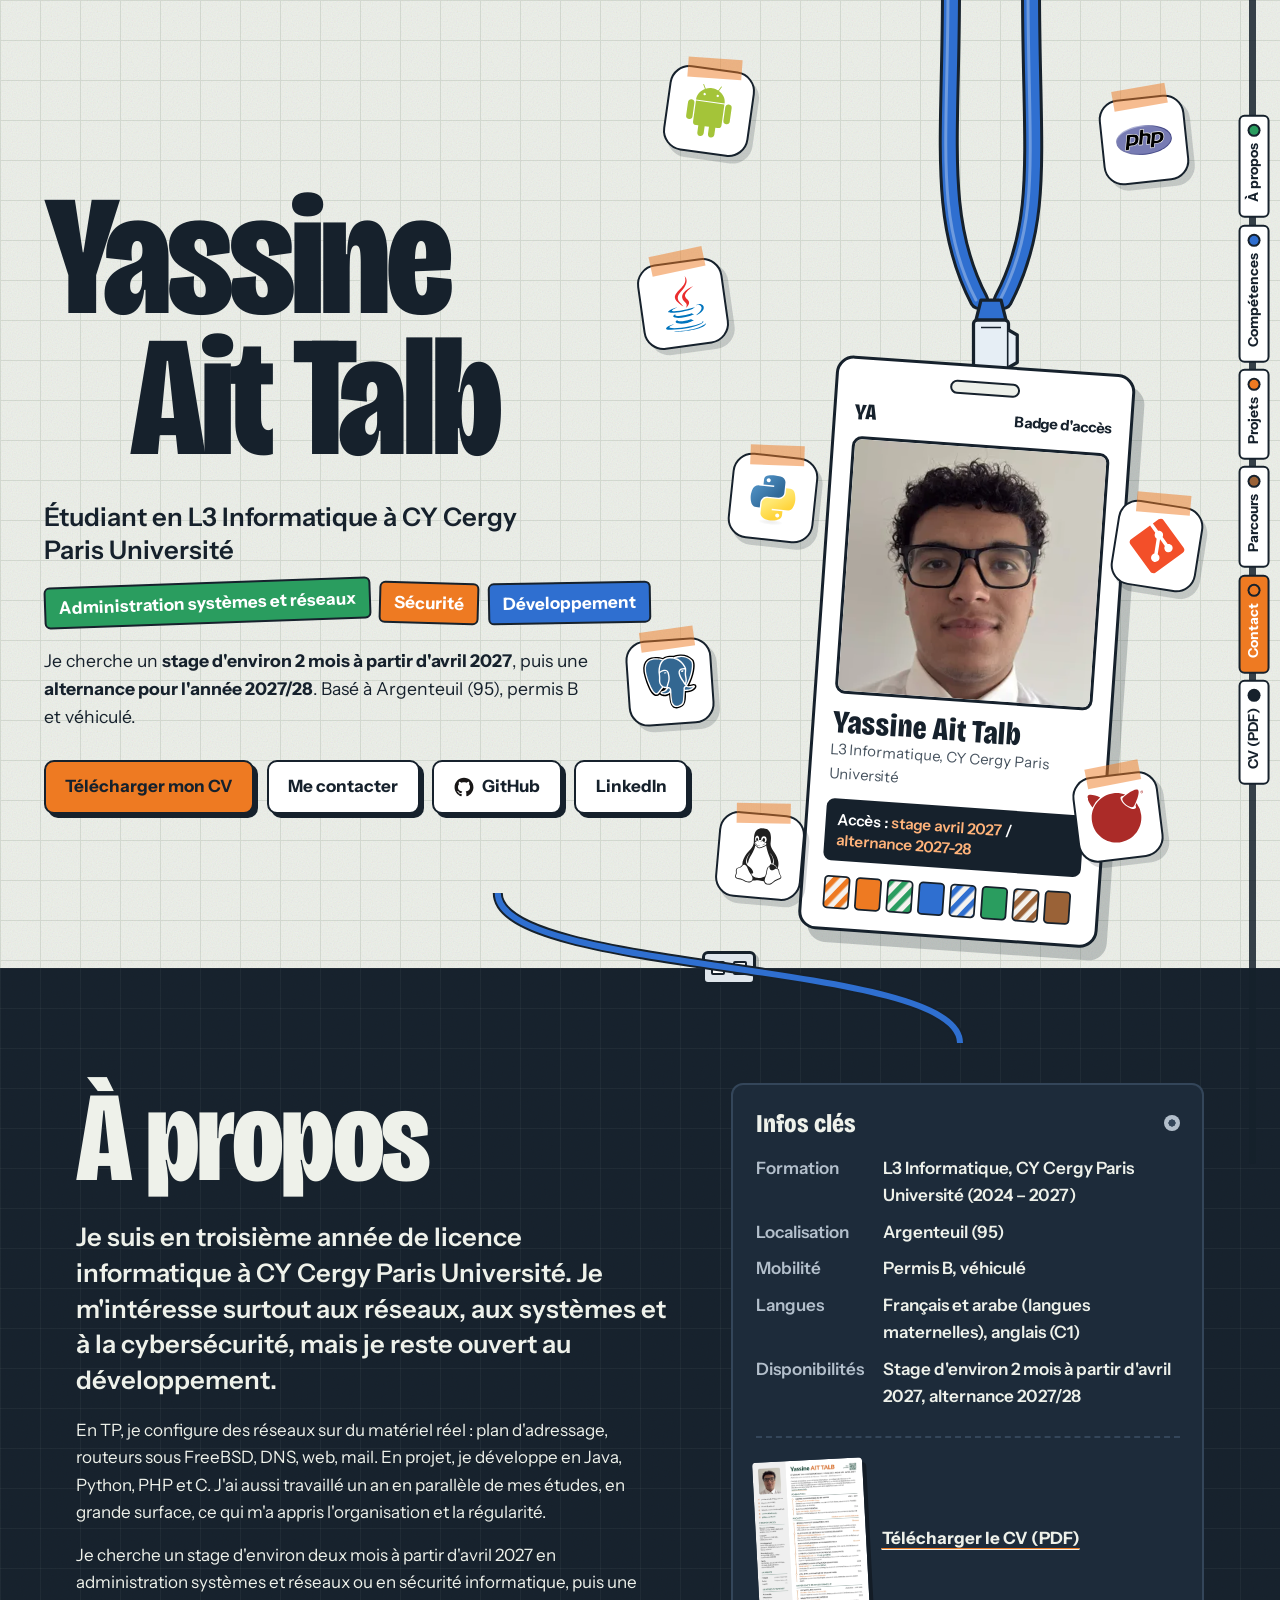
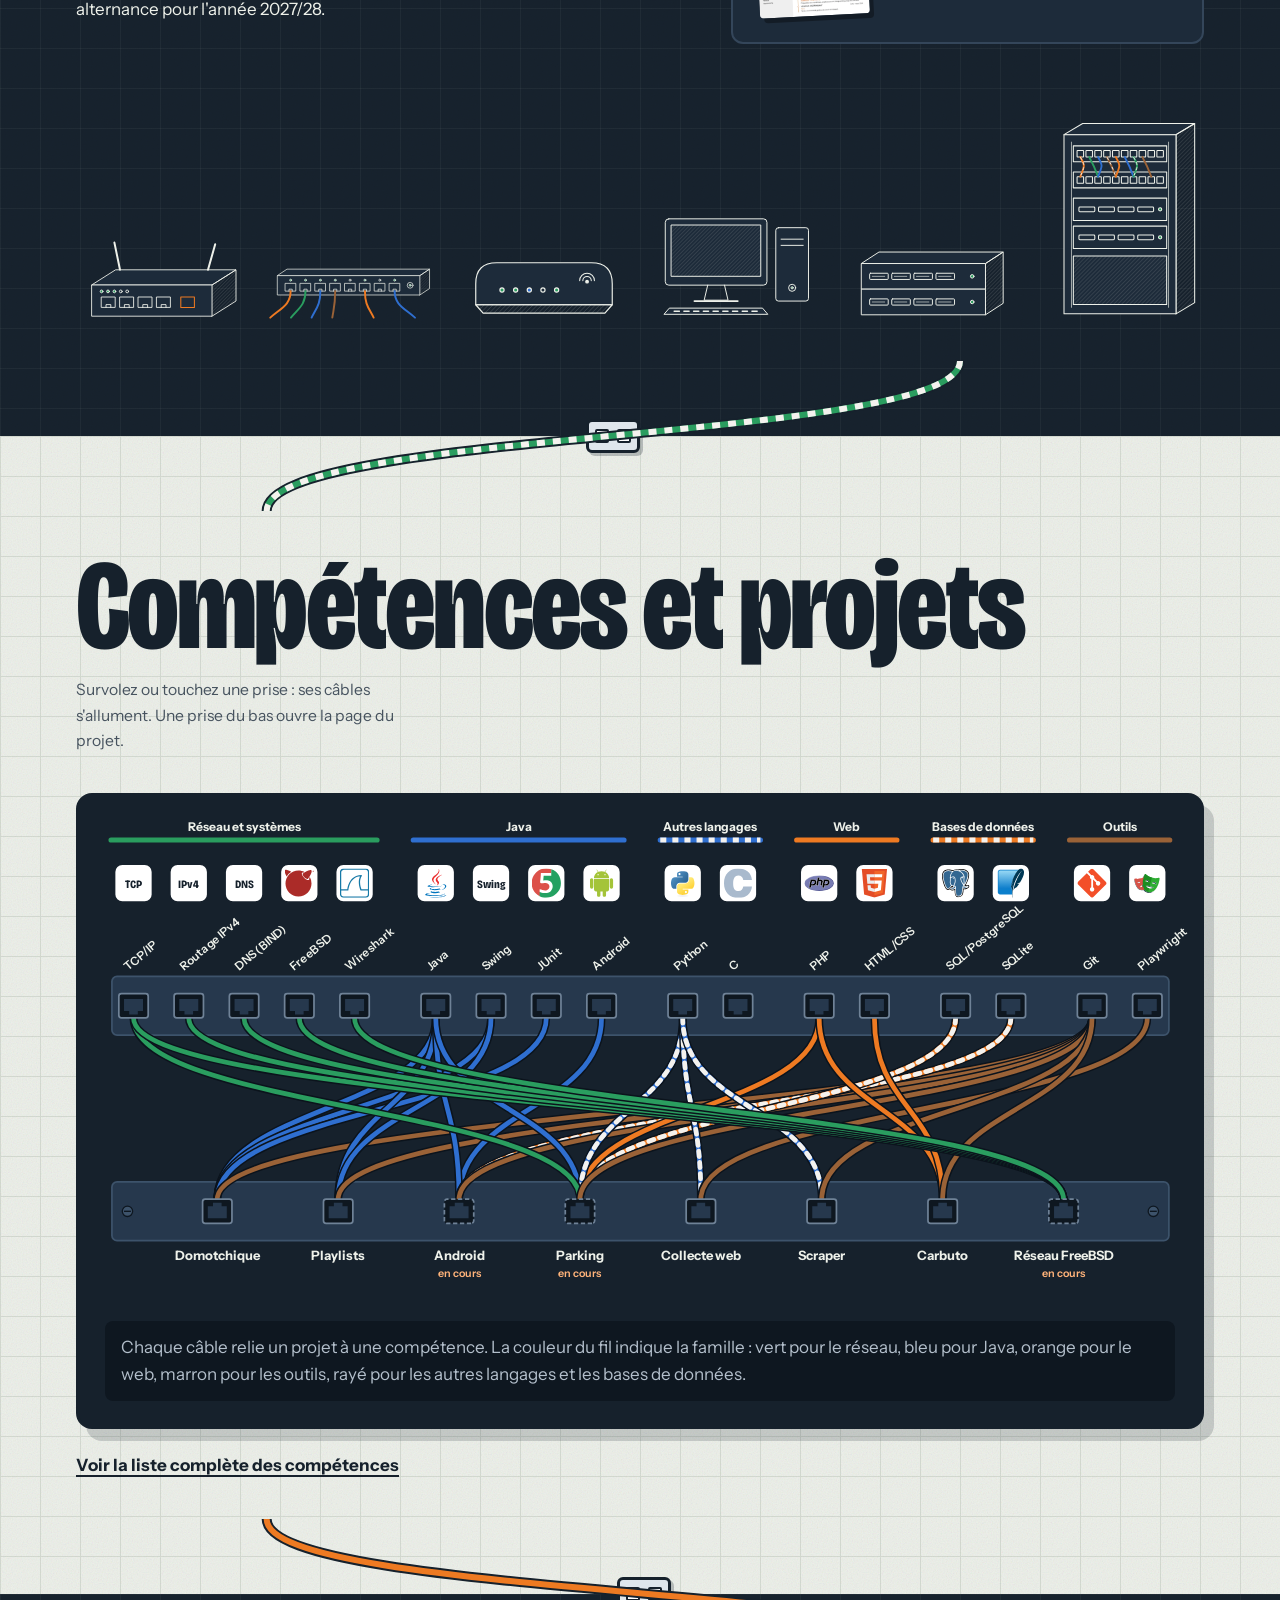
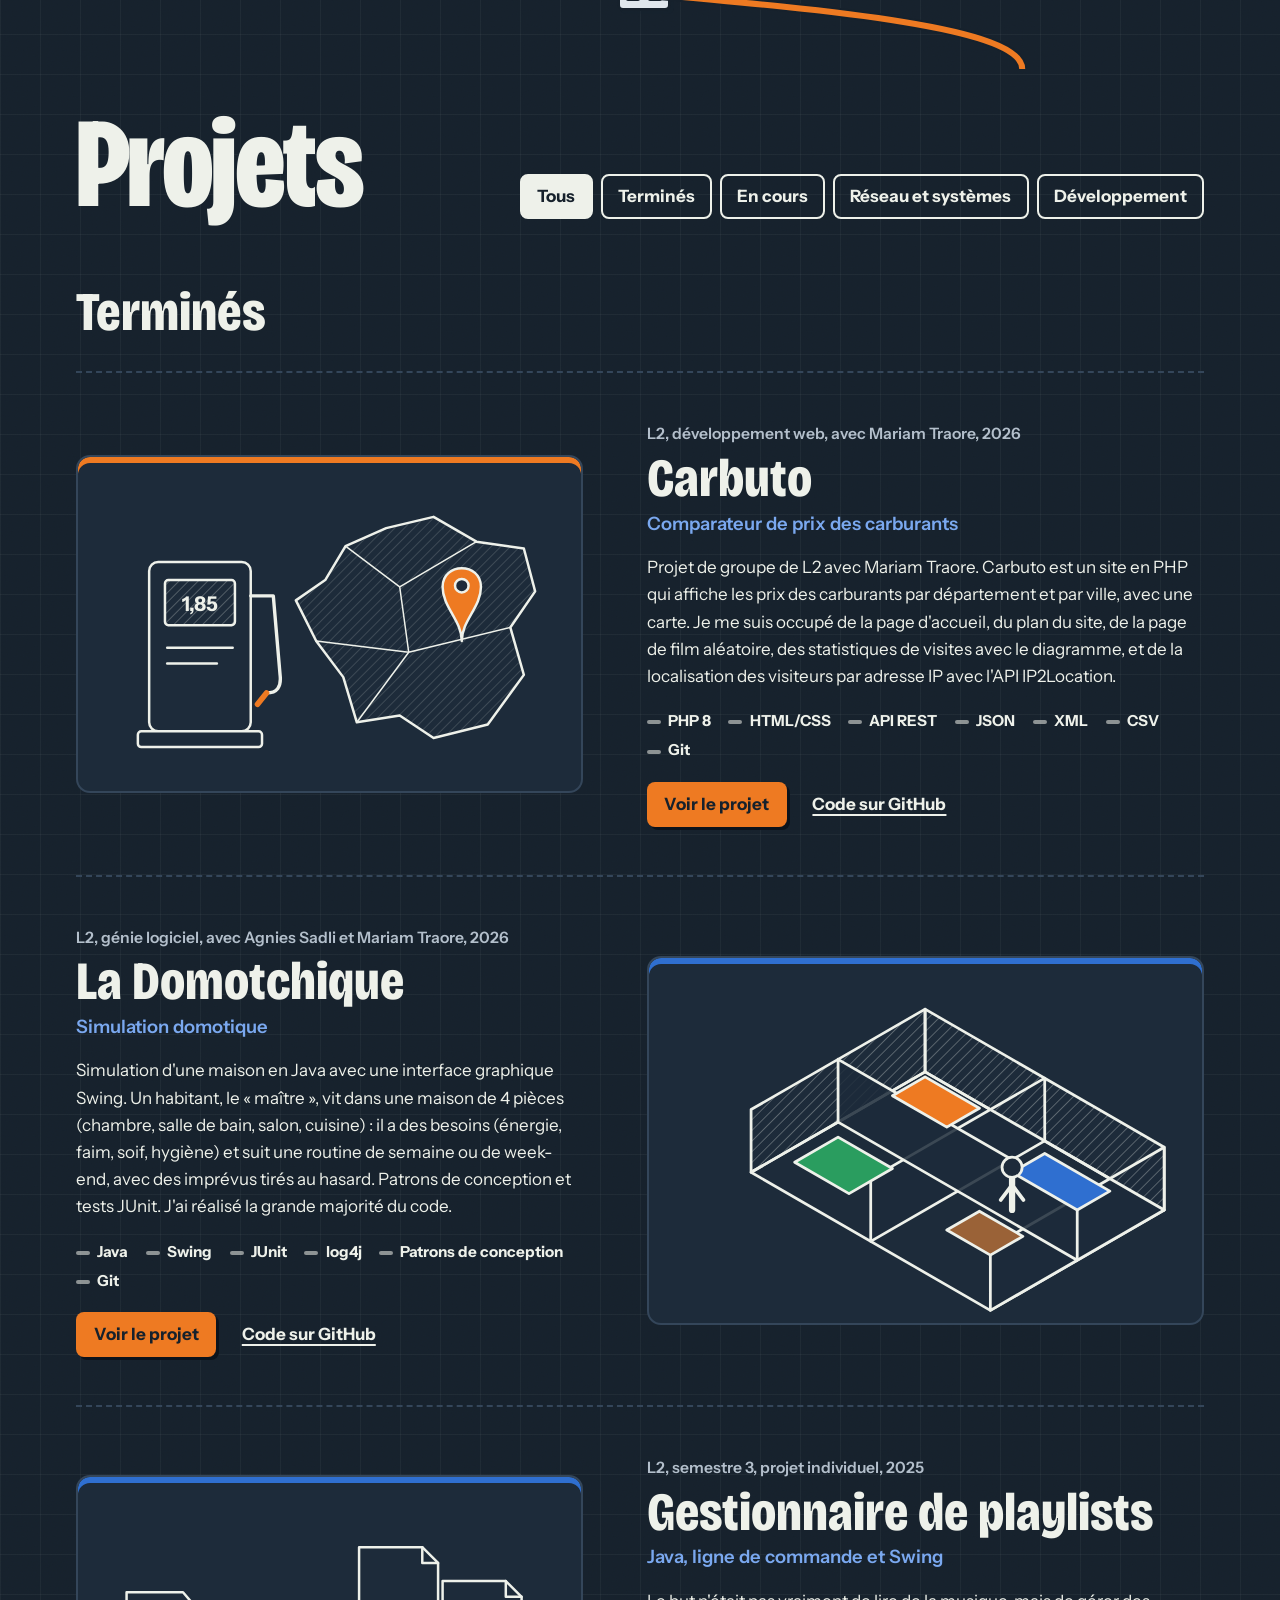
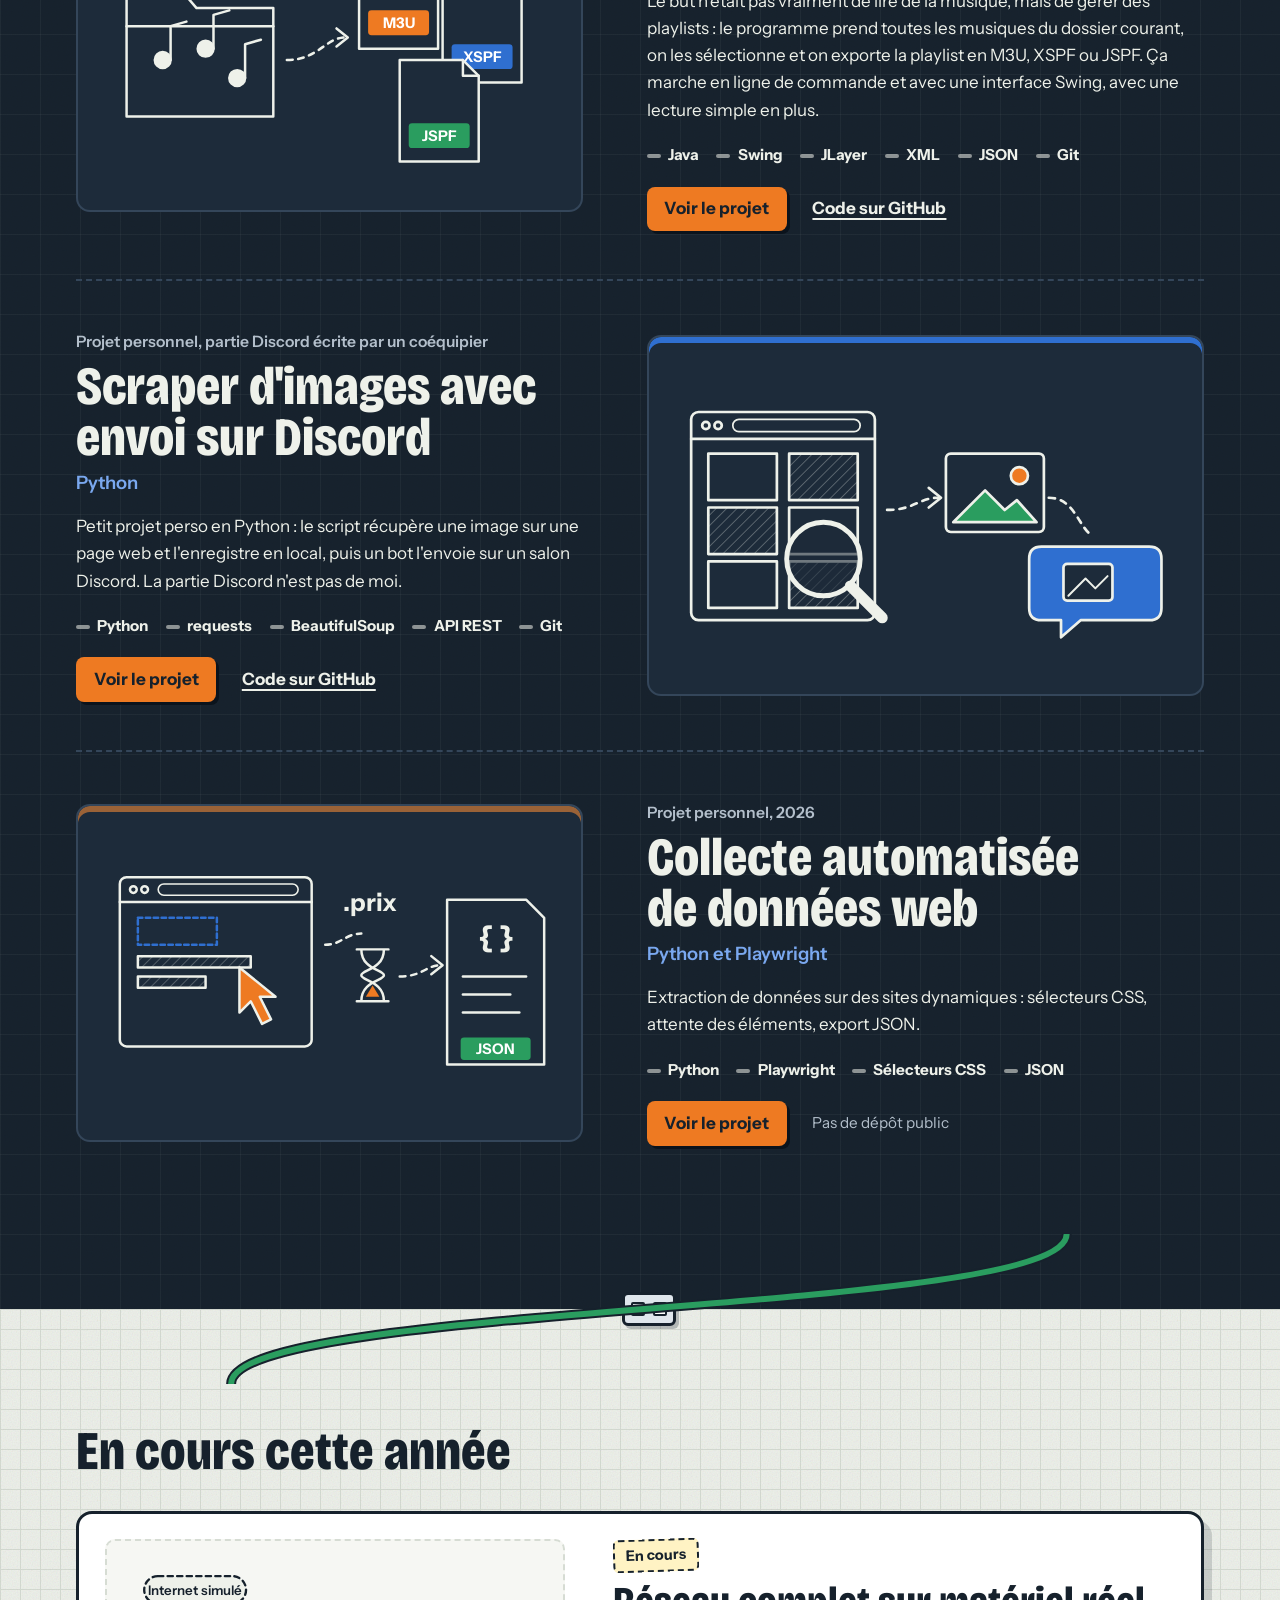
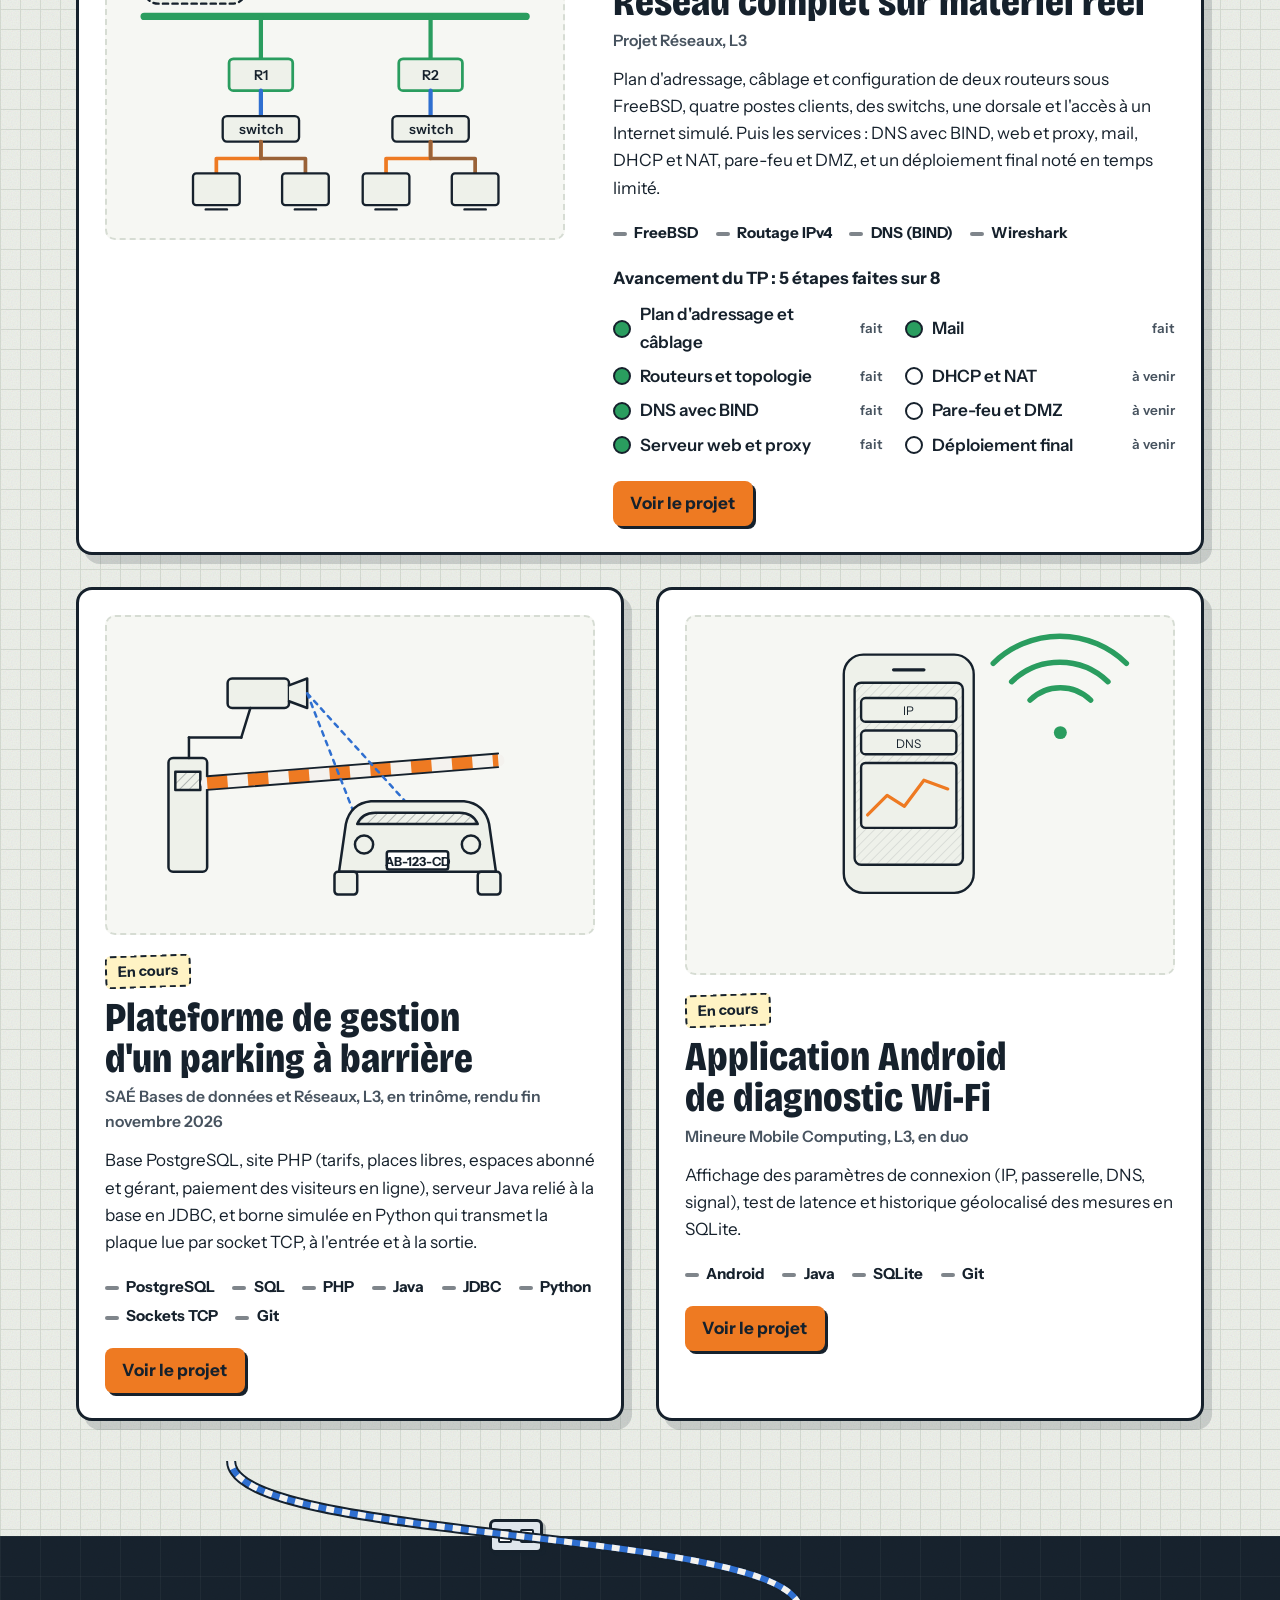
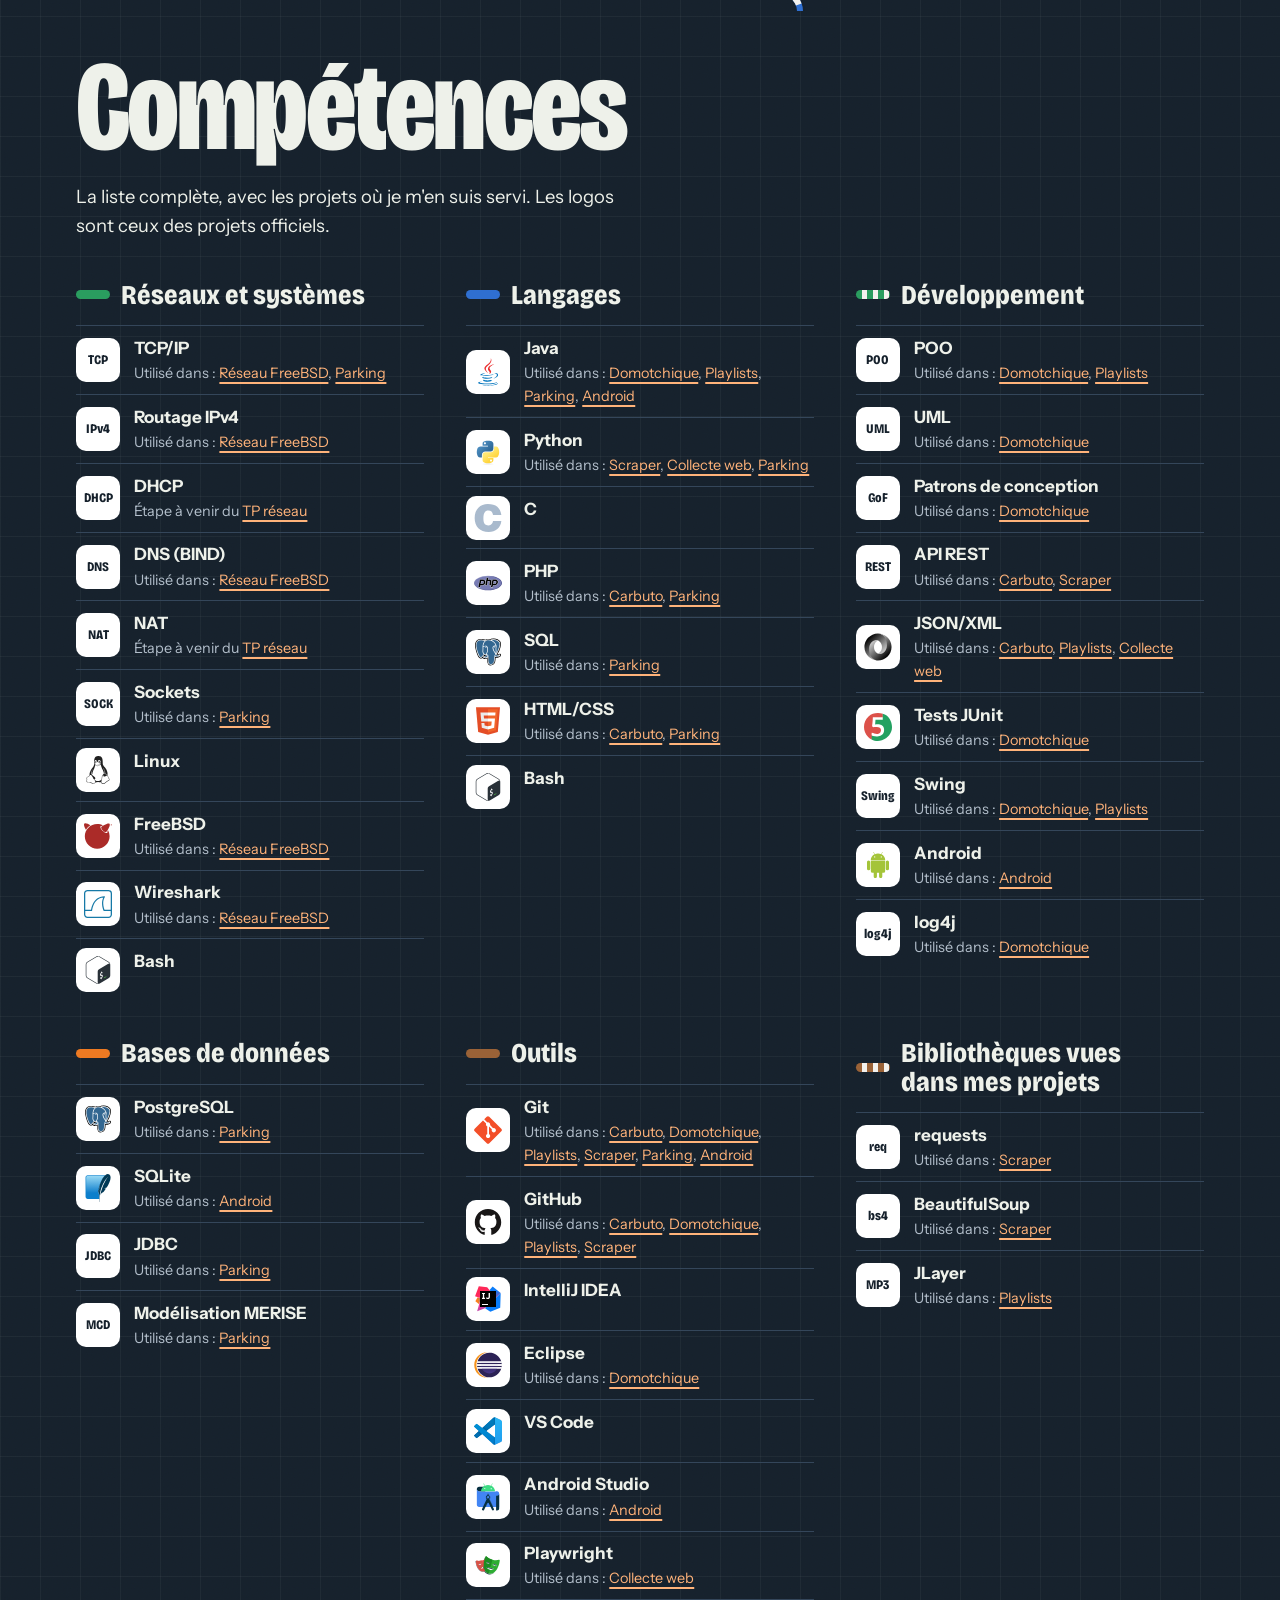
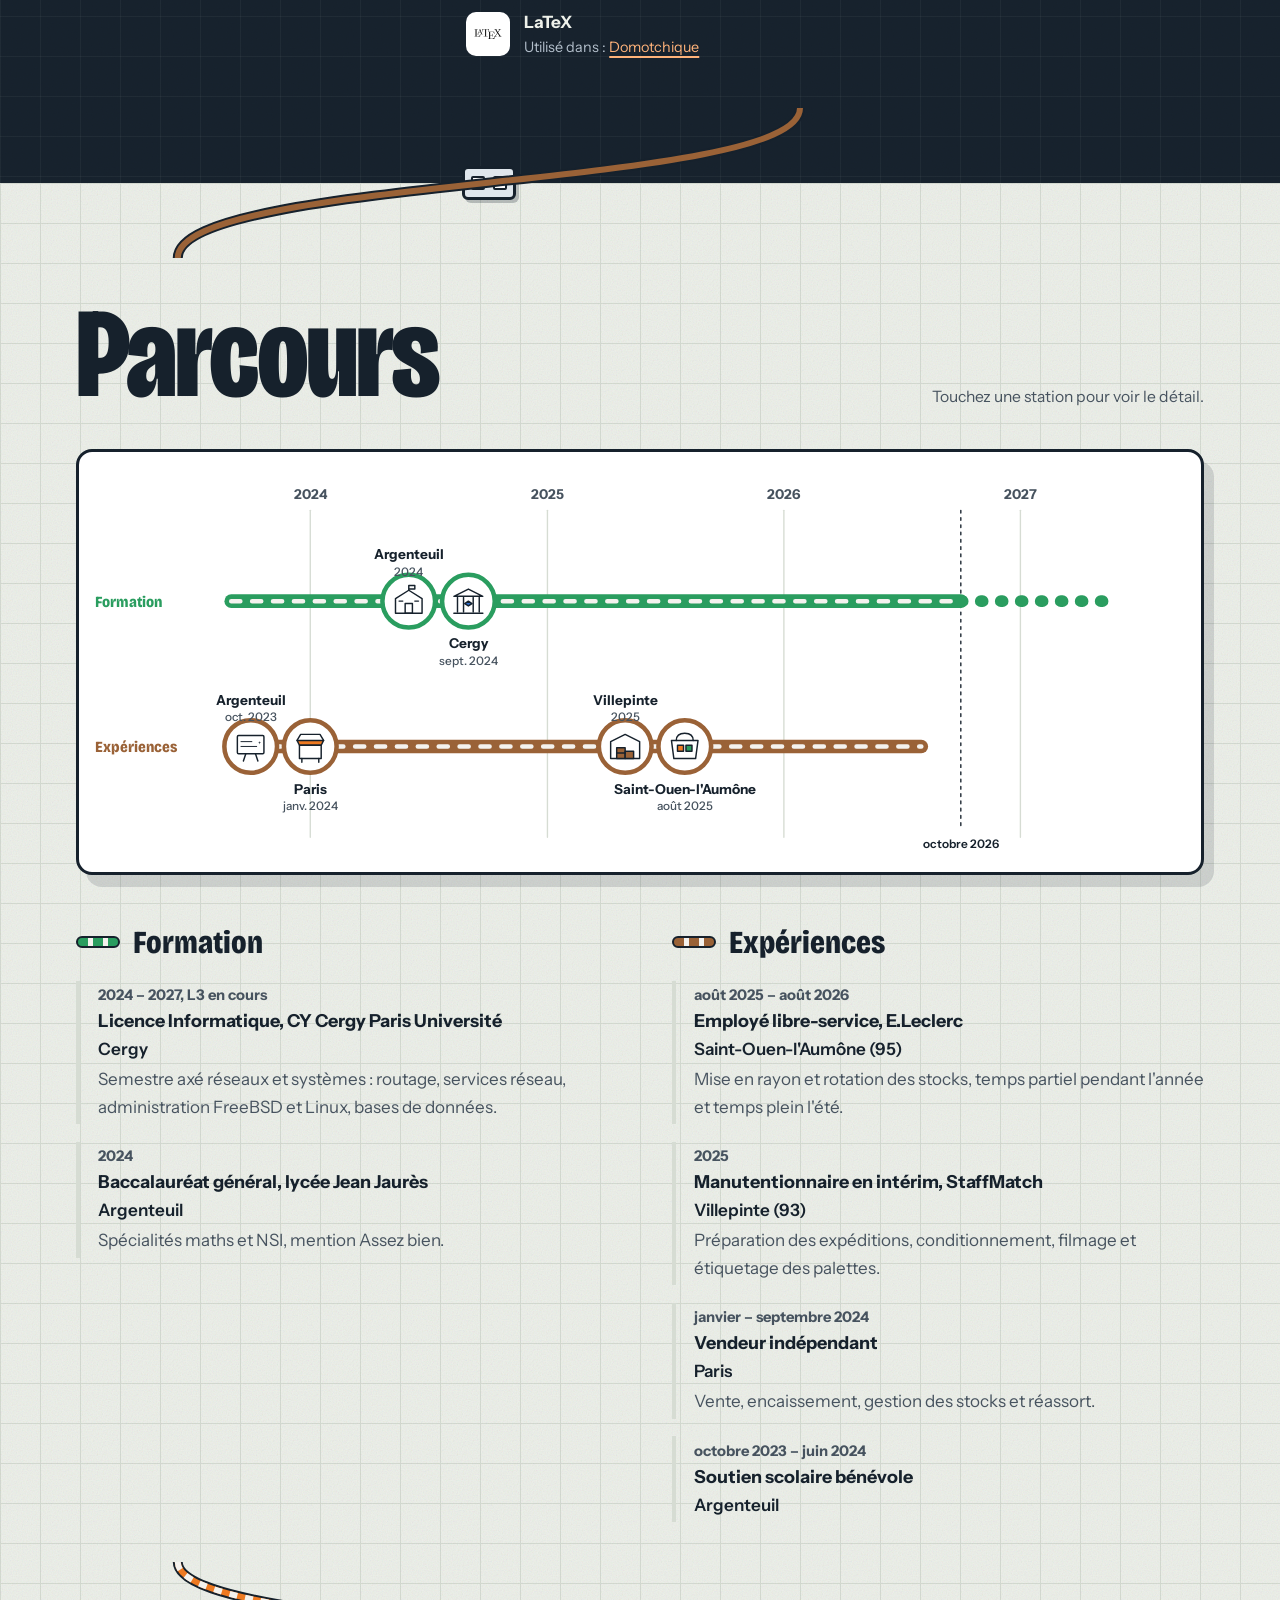
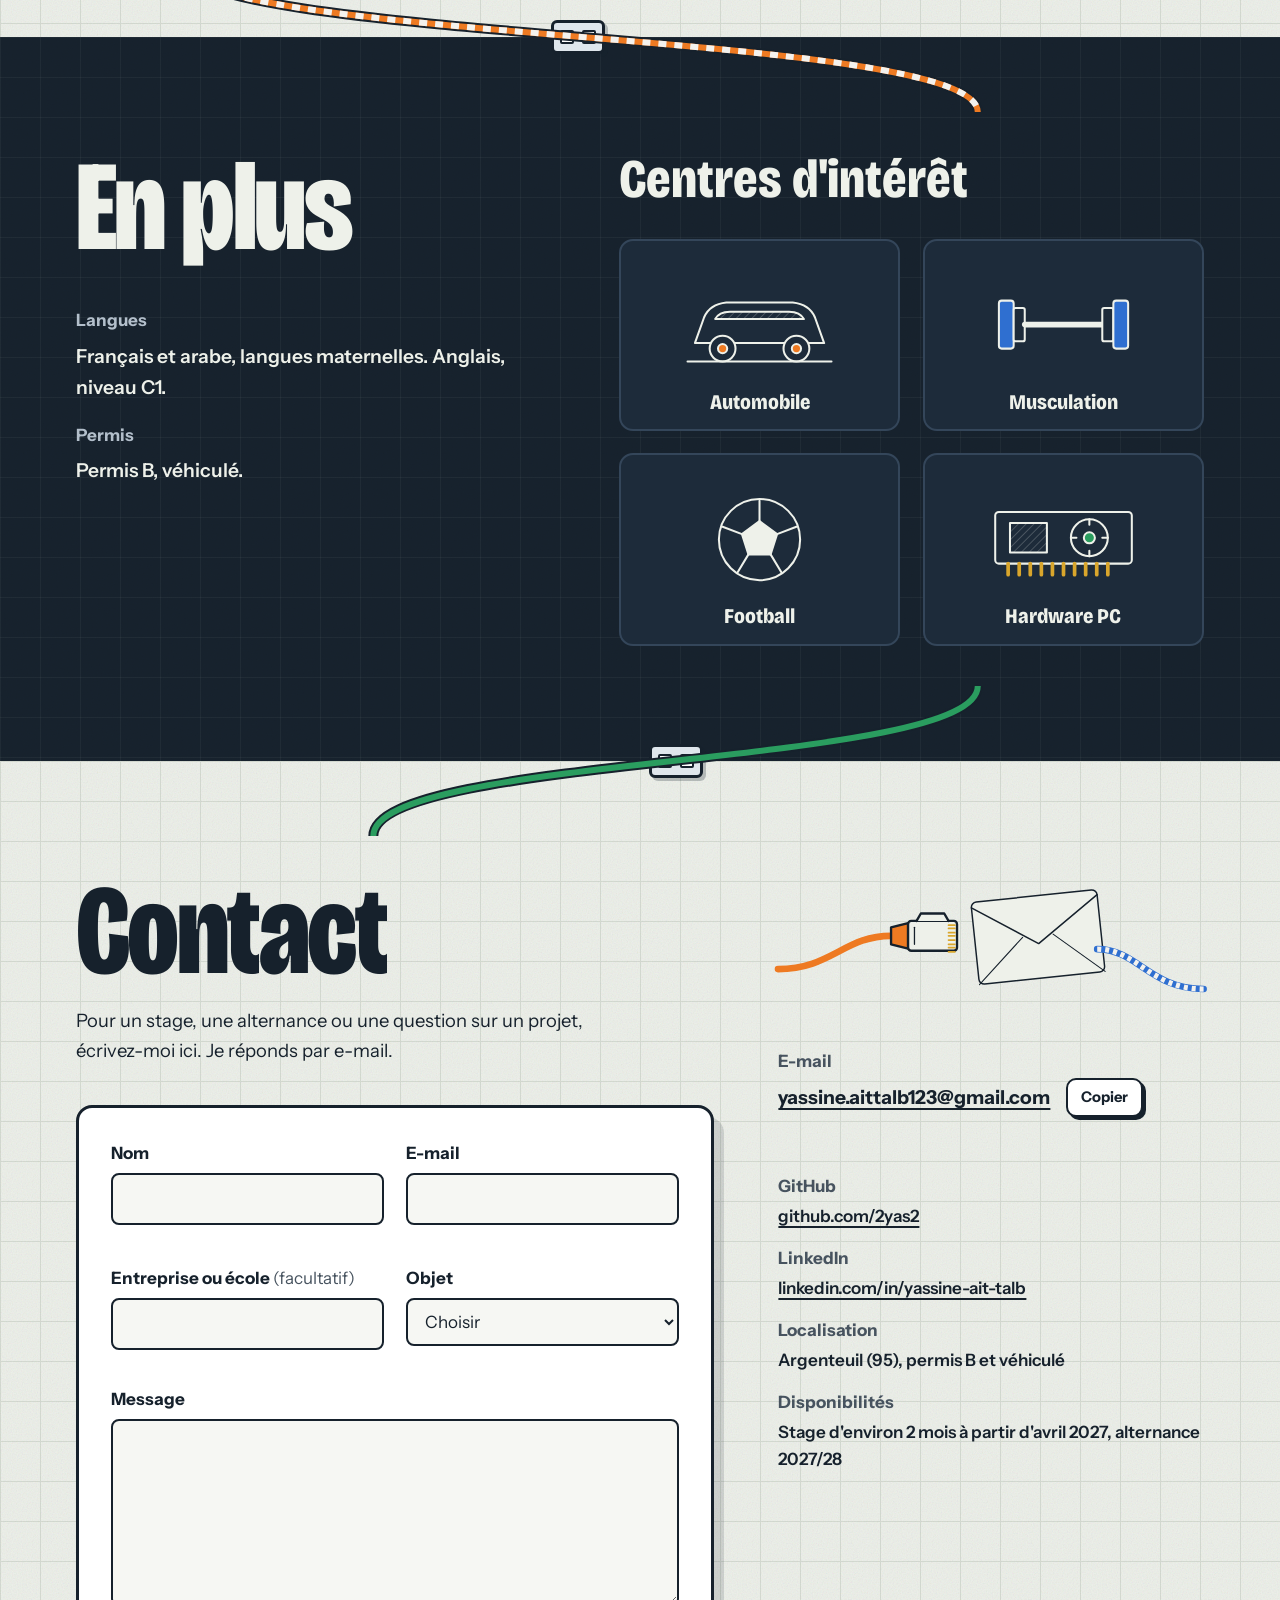
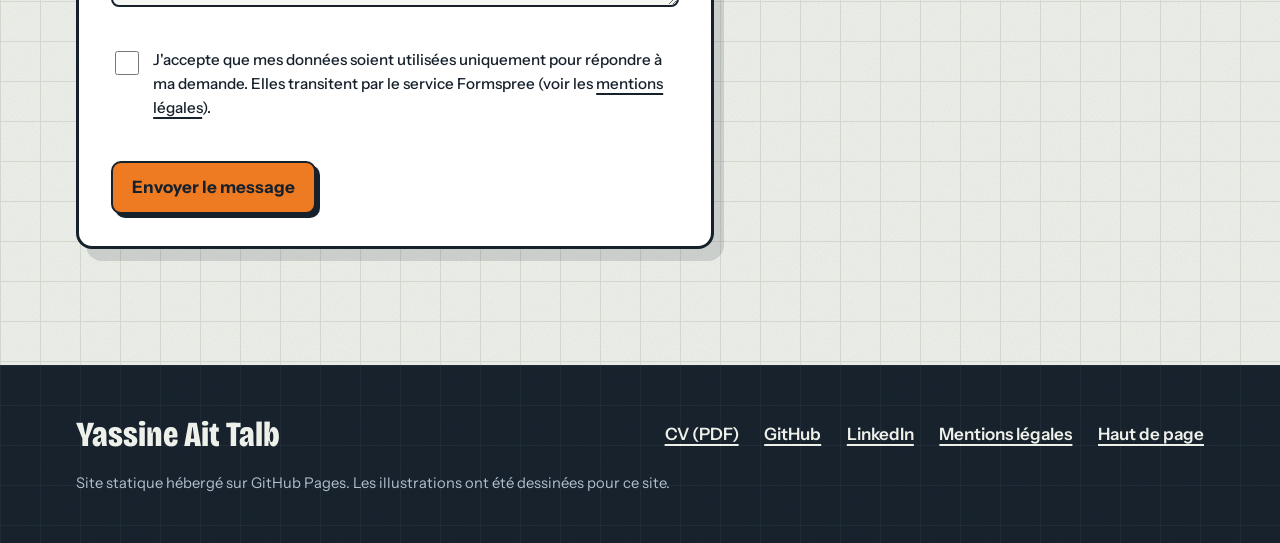
==== commit 130dd973: "refonte : nouvelle page d'accueil (badge d'acces, panneau de brassage, frise du parcours, formulaire" ====
--- a/index.html
+++ b/index.html
@@ -3,173 +3,310 @@
 <head>
   <meta charset="utf-8">
   <meta name="viewport" content="width=device-width, initial-scale=1">
-  <title>Yassine Ait Talb - Portfolio</title>
-  <meta name="description" content="Yassine Ait Talb, étudiant en L3 Informatique à CY Cergy Paris Université : projets, parcours et compétences en réseaux, systèmes et développement. Cherche un stage d'avril 2027 et une alternance 2027/28.">
-  <meta name="theme-color" content="#162231">
+  <title>Yassine Ait Talb, étudiant en L3 Informatique : réseaux, systèmes et développement</title>
+  <meta name="description" content="Portfolio de Yassine Ait Talb, étudiant en L3 Informatique à CY Cergy Paris Université. Réseaux sur matériel réel, FreeBSD, Java, Python, PHP. Cherche un stage d&#x27;avril 2027 et une alternance 2027/28.">
+  <link rel="canonical" href="https://yassine.aittalb.study/">
+  <meta property="og:type" content="website">
+  <meta property="og:locale" content="fr_FR">
+  <meta property="og:title" content="Yassine Ait Talb, étudiant en L3 Informatique : réseaux, systèmes et développement">
+  <meta property="og:description" content="Portfolio de Yassine Ait Talb, étudiant en L3 Informatique à CY Cergy Paris Université. Réseaux sur matériel réel, FreeBSD, Java, Python, PHP. Cherche un stage d&#x27;avril 2027 et une alternance 2027/28.">
+  <meta property="og:url" content="https://yassine.aittalb.study/">
+  <meta property="og:image" content="https://yassine.aittalb.study/images/partage.png">
+  <meta property="og:image:width" content="1200">
+  <meta property="og:image:height" content="630">
+  <meta name="twitter:card" content="summary_large_image">
+  <meta name="theme-color" content="#16212c">
   <link rel="icon" href="images/favicon.svg" type="image/svg+xml">
   <link rel="preconnect" href="https://fonts.googleapis.com">
   <link rel="preconnect" href="https://fonts.gstatic.com" crossorigin>
-  <link rel="stylesheet" href="https://fonts.googleapis.com/css2?family=Archivo:wdth,wght@62..125,100..900&display=swap">
-  <link rel="stylesheet" href="style.css">
+  <link rel="stylesheet" href="https://fonts.googleapis.com/css2?family=Bricolage+Grotesque:opsz,wdth,wght@12..96,75..100,400..800&family=Instrument+Sans:wdth,wght@75..100,400..700&display=swap">
+  <link rel="stylesheet" href="assets/css/style.css">
 </head>
 <body>
-<div class="page">
-<header class="tete">
-  <h1 class="nom"><span>Yassine</span><span>Ait Talb</span></h1>
-  <div class="fiche">
-    <p class="statut">Étudiant en L3 Informatique à CY Cergy Paris Université</p>
-    <p class="lieu">Argenteuil (95)</p>
-    <p class="recherche">Je cherche un stage d'environ 2 mois à partir d'avril 2027 et une alternance pour l'année 2027/28.</p>
-    <p class="contacts"><a href="mailto:yassine.aittalb123@gmail.com">yassine.aittalb123@gmail.com</a><a href="https://github.com/2yas2">GitHub</a><a href="https://www.linkedin.com/in/yassine-ait-talb/">LinkedIn</a></p>
-  </div>
+<a class="aller-contenu" href="#a-propos">Aller au contenu</a>
+<svg width="0" height="0" style="position:absolute" aria-hidden="true"><defs><pattern id="hach-clair" width="6" height="6" patternUnits="userSpaceOnUse" patternTransform="rotate(45)"><line x1="0" y1="0" x2="0" y2="6" stroke="#16212c" stroke-width="1" stroke-opacity=".5"/></pattern><pattern id="hach-sombre" width="6" height="6" patternUnits="userSpaceOnUse" patternTransform="rotate(45)"><line x1="0" y1="0" x2="0" y2="6" stroke="#eef1ea" stroke-width="1" stroke-opacity=".45"/></pattern><pattern id="raye-o" width="12" height="12" patternUnits="userSpaceOnUse" patternTransform="rotate(40)"><rect width="12" height="12" fill="#f4f2ee"/><rect width="6" height="12" fill="#ee7a22"/></pattern><pattern id="raye-v" width="12" height="12" patternUnits="userSpaceOnUse" patternTransform="rotate(40)"><rect width="12" height="12" fill="#f4f2ee"/><rect width="6" height="12" fill="#2a9d5f"/></pattern><pattern id="raye-b" width="12" height="12" patternUnits="userSpaceOnUse" patternTransform="rotate(40)"><rect width="12" height="12" fill="#f4f2ee"/><rect width="6" height="12" fill="#2f6fd0"/></pattern><pattern id="raye-m" width="12" height="12" patternUnits="userSpaceOnUse" patternTransform="rotate(40)"><rect width="12" height="12" fill="#f4f2ee"/><rect width="6" height="12" fill="#9a6237"/></pattern></defs></svg><nav class="nav-cable" aria-label="Navigation principale">
+  <a class="nav-mono" href="#haut" aria-label="Retour à l'accueil">YA</a>
+  <ul class="nav-liste"><li><a href="#a-propos" class="etiq c-vert">À propos</a></li><li><a href="#brassage" class="etiq c-bleu">Compétences</a></li><li><a href="#projets" class="etiq c-orange">Projets</a></li><li><a href="#parcours" class="etiq c-marron">Parcours</a></li><li><a href="#contact" class="etiq c-blanc-orange">Contact</a></li><li><a href="cv/CV_Yassine_Ait_Talb.pdf" class="etiq c-cv" download>CV (PDF)</a></li></ul>
+  <details class="nav-mobile">
+    <summary><span class="fiche-menu" aria-hidden="true"></span>Menu</summary>
+    <ul><li><a href="#a-propos" class="etiq c-vert">À propos</a></li><li><a href="#brassage" class="etiq c-bleu">Compétences</a></li><li><a href="#projets" class="etiq c-orange">Projets</a></li><li><a href="#parcours" class="etiq c-marron">Parcours</a></li><li><a href="#contact" class="etiq c-blanc-orange">Contact</a></li><li><a href="cv/CV_Yassine_Ait_Talb.pdf" class="etiq c-cv" download>CV (PDF)</a></li></ul>
+  </details>
+</nav>
+<main id="contenu">
+<header class="hero papier" id="haut">
+  <div class="hero-gauche">
+    <h1 class="nom"><span>Yassine</span><span>Ait Talb</span></h1>
+    <p class="hero-titre">Étudiant en L3 Informatique à CY Cergy Paris Université</p>
+    <ul class="domaines" aria-label="Domaines">
+      <li class="c-vert" style="--r:-2deg">Administration systèmes et réseaux</li><li class="c-orange" style="--r:1.5deg">Sécurité</li><li class="c-bleu" style="--r:-1deg">Développement</li>
+    </ul>
+    <p class="hero-recherche">Je cherche un <strong>stage d'environ 2 mois à partir d'avril 2027</strong>, puis une <strong>alternance pour l'année 2027/28</strong>. Basé à Argenteuil (95), permis B et véhiculé.</p>
+    <div class="actions">
+      <a class="btn btn-plein" href="cv/CV_Yassine_Ait_Talb.pdf" download>Télécharger mon CV</a>
+      <a class="btn" href="#contact">Me contacter</a>
+      <a class="btn" href="https://github.com/2yas2"><img src="images/logos/github.svg" alt="" width="20" height="20">GitHub</a>
+      <a class="btn" href="https://www.linkedin.com/in/yassine-ait-talb/">LinkedIn</a>
+    </div>
+  </div>
+  <div class="hero-droite">
+    <svg class="cordon" viewBox="0 0 300 380" aria-hidden="true"><g fill="none" stroke-linecap="round"><path d="M110 -10 C110 140 96 220 138 300" stroke="#16212c" stroke-width="20"/><path d="M110 -10 C110 140 96 220 138 300" stroke="#2f6fd0" stroke-width="14"/><path d="M110 -10 C110 140 96 220 138 300" stroke="#fff" stroke-opacity=".3" stroke-width="3" transform="translate(-3 0)"/><path d="M190 -10 C190 150 204 220 162 300" stroke="#16212c" stroke-width="20"/><path d="M190 -10 C190 150 204 220 162 300" stroke="#2f6fd0" stroke-width="14"/><path d="M190 -10 C190 150 204 220 162 300" stroke="#fff" stroke-opacity=".3" stroke-width="3" transform="translate(-3 0)"/></g><g fill="none" stroke="#16212c" stroke-width="2.6" stroke-linejoin="round"><g transform="translate(150.0 300.0) rotate(90.0) scale(1.25) translate(0 -16)"><path d="M0 8 L16 4 L16 28 L0 24 Z" fill="#2f6fd0"/><rect x="16" y="2" width="46" height="28" rx="3" fill="#e6eef5"/><line x1="54" y1="6" x2="60" y2="6" stroke="#d9a62c" stroke-width="1.6"/><line x1="54" y1="9" x2="60" y2="9" stroke="#d9a62c" stroke-width="1.6"/><line x1="54" y1="13" x2="60" y2="13" stroke="#d9a62c" stroke-width="1.6"/><line x1="54" y1="16" x2="60" y2="16" stroke="#d9a62c" stroke-width="1.6"/><line x1="54" y1="20" x2="60" y2="20" stroke="#d9a62c" stroke-width="1.6"/><line x1="54" y1="24" x2="60" y2="24" stroke="#d9a62c" stroke-width="1.6"/><line x1="54" y1="27" x2="60" y2="27" stroke="#d9a62c" stroke-width="1.6"/><line x1="54" y1="31" x2="60" y2="31" stroke="#d9a62c" stroke-width="1.6"/><path d="M24 2 L28 -5 L50 -5 L54 2" fill="#e6eef5"/><line x1="22" y1="8" x2="22" y2="24" stroke-width="1.2"/></g></g></svg>
+    <div class="badge">
+      <div class="badge-trou"></div>
+      <div class="badge-haut"><b>YA</b><span>Badge d'accès</span></div>
+      <!-- PHOTO DU BADGE : remplace images/photo/photo-badge.webp et images/photo/photo-badge.jpg par ta nouvelle photo.
+           Format attendu : carré, 600 × 600 px, visage centré dans le tiers haut. Garde les mêmes noms de fichiers. -->
+      <picture>
+        <source srcset="images/photo/photo-badge-300.webp 300w, images/photo/photo-badge.webp 600w" sizes="(max-width: 760px) 70vw, 280px" type="image/webp">
+        <img class="badge-photo" src="images/photo/photo-badge.jpg" width="600" height="600" alt="Photo de Yassine Ait Talb">
+      </picture>
+      <p class="badge-nom">Yassine Ait Talb</p>
+      <p class="badge-sous">L3 Informatique, CY Cergy Paris Université</p>
+      <p class="badge-acces">Accès : <span>stage avril 2027</span> / <span>alternance 2027-28</span></p>
+      <svg class="badge-bande" viewBox="0 0 294 40" role="img" aria-label="Les 8 fils d'un câble Ethernet dans l'ordre de la norme T568B"><rect x="4" y="2" width="28" height="36" rx="4" fill="url(#raye-o)" stroke="#16212c" stroke-width="2"/><rect x="40" y="2" width="28" height="36" rx="4" fill="#ee7a22" stroke="#16212c" stroke-width="2"/><rect x="76" y="2" width="28" height="36" rx="4" fill="url(#raye-v)" stroke="#16212c" stroke-width="2"/><rect x="112" y="2" width="28" height="36" rx="4" fill="#2f6fd0" stroke="#16212c" stroke-width="2"/><rect x="148" y="2" width="28" height="36" rx="4" fill="url(#raye-b)" stroke="#16212c" stroke-width="2"/><rect x="184" y="2" width="28" height="36" rx="4" fill="#2a9d5f" stroke="#16212c" stroke-width="2"/><rect x="220" y="2" width="28" height="36" rx="4" fill="url(#raye-m)" stroke="#16212c" stroke-width="2"/><rect x="256" y="2" width="28" height="36" rx="4" fill="#9a6237" stroke="#16212c" stroke-width="2"/></svg>
+    </div>
+  </div>
+  <span class="stk" style="--x:50%;--y:27%;--r:-8deg"><img src="images/logos/java.svg" alt="" width="58" height="58"></span><span class="stk" style="--x:57%;--y:47%;--r:6deg"><img src="images/logos/python.svg" alt="" width="58" height="58"></span><span class="stk" style="--x:49%;--y:66%;--r:-4deg"><img src="images/logos/postgresql.svg" alt="" width="58" height="58"></span><span class="stk" style="--x:56%;--y:84%;--r:5deg"><img src="images/logos/linux.svg" alt="" width="58" height="58"></span><span class="stk" style="--x:86%;--y:10%;--r:-6deg"><img src="images/logos/php.svg" alt="" width="58" height="58"></span><span class="stk" style="--x:52%;--y:7%;--r:8deg"><img src="images/logos/android.svg" alt="" width="58" height="58"></span><span class="stk" style="--x:87%;--y:52%;--r:9deg"><img src="images/logos/git.svg" alt="" width="58" height="58"></span><span class="stk" style="--x:84%;--y:80%;--r:-7deg"><img src="images/logos/freebsd.svg" alt="" width="58" height="58"></span>
 </header>
-<p class="intro">Je suis en L3 informatique à CY Cergy Paris Université. Je m'intéresse surtout aux réseaux, aux systèmes et à la cybersécurité, mais je reste ouvert au développement.</p>
-<section class="brassage" aria-labelledby="titre-brassage">
-  <div class="brassage-tete">
-    <h2 id="titre-brassage">Compétences et projets</h2>
-    <p class="aide">Survolez ou touchez une prise. Un projet mène à sa fiche.</p>
-  </div>
-  <svg class="panneau panneau-h" viewBox="0 0 1100 470" aria-labelledby="titre-brassage"><g class="famille f-java"><line x1="30.0" y1="22" x2="198.0" y2="22" class="fam-trait"/><text x="114.0" y="12" class="fam-nom c">Java</text></g><g class="famille f-lang"><line x1="252.0" y1="22" x2="358.0" y2="22" class="fam-trait"/><line x1="252.0" y1="22" x2="358.0" y2="22" class="fam-raye"/><text x="305.0" y="12" class="fam-nom c">Langages</text></g><g class="famille f-web"><line x1="412.0" y1="22" x2="518.0" y2="22" class="fam-trait"/><text x="465.0" y="12" class="fam-nom c">Web</text></g><g class="famille f-bd"><line x1="572.0" y1="22" x2="616.0" y2="22" class="fam-trait"/><line x1="572.0" y1="22" x2="616.0" y2="22" class="fam-raye"/><text x="594.0" y="12" class="fam-nom c">Bases de données</text></g><g class="famille f-res"><line x1="670.0" y1="22" x2="962.0" y2="22" class="fam-trait"/><text x="816.0" y="12" class="fam-nom c">Réseau et systèmes</text></g><g class="famille f-out"><line x1="1016.0" y1="22" x2="1060.0" y2="22" class="fam-trait"/><text x="1038.0" y="12" class="fam-nom c">Outils</text></g><g class="cables"><g class="cable f-java" data-s="0" data-p="glp-domotique" style="--i:0"><path d="M52.0,160 C52.0,266 110.0,232 110.0,352" class="gaine" pathLength="1"/><path d="M52.0,160 C52.0,266 110.0,232 110.0,352" class="ame" pathLength="1"/></g><g class="cable f-java" data-s="1" data-p="glp-domotique" style="--i:1"><path d="M114.0,160 C114.0,266 110.0,232 110.0,352" class="gaine" pathLength="1"/><path d="M114.0,160 C114.0,266 110.0,232 110.0,352" class="ame" pathLength="1"/></g><g class="cable f-java" data-s="2" data-p="glp-domotique" style="--i:2"><path d="M176.0,160 C176.0,266 110.0,232 110.0,352" class="gaine" pathLength="1"/><path d="M176.0,160 C176.0,266 110.0,232 110.0,352" class="ame" pathLength="1"/></g><g class="cable f-java" data-s="0" data-p="playlists" style="--i:3"><path d="M52.0,160 C52.0,266 256.7,232 256.7,352" class="gaine" pathLength="1"/><path d="M52.0,160 C52.0,266 256.7,232 256.7,352" class="ame" pathLength="1"/></g><g class="cable f-java" data-s="1" data-p="playlists" style="--i:4"><path d="M114.0,160 C114.0,266 256.7,232 256.7,352" class="gaine" pathLength="1"/><path d="M114.0,160 C114.0,266 256.7,232 256.7,352" class="ame" pathLength="1"/></g><g class="cable f-java" data-s="0" data-p="android" style="--i:5"><path d="M52.0,160 C52.0,266 403.3,232 403.3,352" class="gaine" pathLength="1"/><path d="M52.0,160 C52.0,266 403.3,232 403.3,352" class="ame" pathLength="1"/></g><g class="cable f-lang" data-s="4" data-p="scraper" style="--i:6"><path d="M336.0,160 C336.0,266 550.0,232 550.0,352" class="gaine" pathLength="1"/><path d="M336.0,160 C336.0,266 550.0,232 550.0,352" class="ame" pathLength="1"/><path d="M336.0,160 C336.0,266 550.0,232 550.0,352" class="raye"/></g><g class="cable f-web" data-s="5" data-p="carbuto" style="--i:7"><path d="M434.0,160 C434.0,266 696.7,232 696.7,352" class="gaine" pathLength="1"/><path d="M434.0,160 C434.0,266 696.7,232 696.7,352" class="ame" pathLength="1"/></g><g class="cable f-web" data-s="6" data-p="carbuto" style="--i:8"><path d="M496.0,160 C496.0,266 696.7,232 696.7,352" class="gaine" pathLength="1"/><path d="M496.0,160 C496.0,266 696.7,232 696.7,352" class="ame" pathLength="1"/></g><g class="cable f-bd" data-s="7" data-p="parking" style="--i:9"><path d="M594.0,160 C594.0,266 843.3,232 843.3,352" class="gaine" pathLength="1"/><path d="M594.0,160 C594.0,266 843.3,232 843.3,352" class="ame" pathLength="1"/><path d="M594.0,160 C594.0,266 843.3,232 843.3,352" class="raye"/></g><g class="cable f-web" data-s="5" data-p="parking" style="--i:10"><path d="M434.0,160 C434.0,266 843.3,232 843.3,352" class="gaine" pathLength="1"/><path d="M434.0,160 C434.0,266 843.3,232 843.3,352" class="ame" pathLength="1"/></g><g class="cable f-res" data-s="9" data-p="reseau" style="--i:11"><path d="M754.0,160 C754.0,266 990.0,232 990.0,352" class="gaine" pathLength="1"/><path d="M754.0,160 C754.0,266 990.0,232 990.0,352" class="ame" pathLength="1"/></g><g class="cable f-res" data-s="10" data-p="reseau" style="--i:12"><path d="M816.0,160 C816.0,266 990.0,232 990.0,352" class="gaine" pathLength="1"/><path d="M816.0,160 C816.0,266 990.0,232 990.0,352" class="ame" pathLength="1"/></g><g class="cable f-res" data-s="11" data-p="reseau" style="--i:13"><path d="M878.0,160 C878.0,266 990.0,232 990.0,352" class="gaine" pathLength="1"/><path d="M878.0,160 C878.0,266 990.0,232 990.0,352" class="ame" pathLength="1"/></g><g class="cable f-res" data-s="12" data-p="reseau" style="--i:14"><path d="M940.0,160 C940.0,266 990.0,232 990.0,352" class="gaine" pathLength="1"/><path d="M940.0,160 C940.0,266 990.0,232 990.0,352" class="ame" pathLength="1"/></g></g><g class="port port-s f-java" data-s="0" tabindex="0" role="button" aria-pressed="false" aria-label="Java"><rect x="24.0" y="66.0" width="56" height="98" class="zone"/><rect x="37.0" y="136.0" width="30" height="24" rx="3" class="prise"/><rect x="46.0" y="154.0" width="12" height="6" class="encoche"/><text x="48.0" y="126.0" class="lib-s" transform="rotate(-38 48.0 126.0)">Java</text></g><g class="port port-s f-java" data-s="1" tabindex="0" role="button" aria-pressed="false" aria-label="Swing"><rect x="86.0" y="66.0" width="56" height="98" class="zone"/><rect x="99.0" y="136.0" width="30" height="24" rx="3" class="prise"/><rect x="108.0" y="154.0" width="12" height="6" class="encoche"/><text x="110.0" y="126.0" class="lib-s" transform="rotate(-38 110.0 126.0)">Swing</text></g><g class="port port-s f-java" data-s="2" tabindex="0" role="button" aria-pressed="false" aria-label="JUnit"><rect x="148.0" y="66.0" width="56" height="98" class="zone"/><rect x="161.0" y="136.0" width="30" height="24" rx="3" class="prise"/><rect x="170.0" y="154.0" width="12" height="6" class="encoche"/><text x="172.0" y="126.0" class="lib-s" transform="rotate(-38 172.0 126.0)">JUnit</text></g><g class="port port-s f-lang" data-s="3" tabindex="0" role="button" aria-pressed="false" aria-label="C"><rect x="246.0" y="66.0" width="56" height="98" class="zone"/><rect x="259.0" y="136.0" width="30" height="24" rx="3" class="prise"/><rect x="268.0" y="154.0" width="12" height="6" class="encoche"/><text x="270.0" y="126.0" class="lib-s" transform="rotate(-38 270.0 126.0)">C</text></g><g class="port port-s f-lang" data-s="4" tabindex="0" role="button" aria-pressed="false" aria-label="Python"><rect x="308.0" y="66.0" width="56" height="98" class="zone"/><rect x="321.0" y="136.0" width="30" height="24" rx="3" class="prise"/><rect x="330.0" y="154.0" width="12" height="6" class="encoche"/><text x="332.0" y="126.0" class="lib-s" transform="rotate(-38 332.0 126.0)">Python</text></g><g class="port port-s f-web" data-s="5" tabindex="0" role="button" aria-pressed="false" aria-label="PHP"><rect x="406.0" y="66.0" width="56" height="98" class="zone"/><rect x="419.0" y="136.0" width="30" height="24" rx="3" class="prise"/><rect x="428.0" y="154.0" width="12" height="6" class="encoche"/><text x="430.0" y="126.0" class="lib-s" transform="rotate(-38 430.0 126.0)">PHP</text></g><g class="port port-s f-web" data-s="6" tabindex="0" role="button" aria-pressed="false" aria-label="HTML/CSS"><rect x="468.0" y="66.0" width="56" height="98" class="zone"/><rect x="481.0" y="136.0" width="30" height="24" rx="3" class="prise"/><rect x="490.0" y="154.0" width="12" height="6" class="encoche"/><text x="492.0" y="126.0" class="lib-s" transform="rotate(-38 492.0 126.0)">HTML/CSS</text></g><g class="port port-s f-bd" data-s="7" tabindex="0" role="button" aria-pressed="false" aria-label="SQL/PostgreSQL"><rect x="566.0" y="66.0" width="56" height="98" class="zone"/><rect x="579.0" y="136.0" width="30" height="24" rx="3" class="prise"/><rect x="588.0" y="154.0" width="12" height="6" class="encoche"/><text x="590.0" y="126.0" class="lib-s" transform="rotate(-38 590.0 126.0)">SQL/PostgreSQL</text></g><g class="port port-s f-res" data-s="8" tabindex="0" role="button" aria-pressed="false" aria-label="Linux/bash"><rect x="664.0" y="66.0" width="56" height="98" class="zone"/><rect x="677.0" y="136.0" width="30" height="24" rx="3" class="prise"/><rect x="686.0" y="154.0" width="12" height="6" class="encoche"/><text x="688.0" y="126.0" class="lib-s" transform="rotate(-38 688.0 126.0)">Linux/bash</text></g><g class="port port-s f-res" data-s="9" tabindex="0" role="button" aria-pressed="false" aria-label="FreeBSD"><rect x="726.0" y="66.0" width="56" height="98" class="zone"/><rect x="739.0" y="136.0" width="30" height="24" rx="3" class="prise"/><rect x="748.0" y="154.0" width="12" height="6" class="encoche"/><text x="750.0" y="126.0" class="lib-s" transform="rotate(-38 750.0 126.0)">FreeBSD</text></g><g class="port port-s f-res" data-s="10" tabindex="0" role="button" aria-pressed="false" aria-label="Routage IPv4"><rect x="788.0" y="66.0" width="56" height="98" class="zone"/><rect x="801.0" y="136.0" width="30" height="24" rx="3" class="prise"/><rect x="810.0" y="154.0" width="12" height="6" class="encoche"/><text x="812.0" y="126.0" class="lib-s" transform="rotate(-38 812.0 126.0)">Routage IPv4</text></g><g class="port port-s f-res" data-s="11" tabindex="0" role="button" aria-pressed="false" aria-label="DNS (BIND)"><rect x="850.0" y="66.0" width="56" height="98" class="zone"/><rect x="863.0" y="136.0" width="30" height="24" rx="3" class="prise"/><rect x="872.0" y="154.0" width="12" height="6" class="encoche"/><text x="874.0" y="126.0" class="lib-s" transform="rotate(-38 874.0 126.0)">DNS (BIND)</text></g><g class="port port-s f-res" data-s="12" tabindex="0" role="button" aria-pressed="false" aria-label="Wireshark"><rect x="912.0" y="66.0" width="56" height="98" class="zone"/><rect x="925.0" y="136.0" width="30" height="24" rx="3" class="prise"/><rect x="934.0" y="154.0" width="12" height="6" class="encoche"/><text x="936.0" y="126.0" class="lib-s" transform="rotate(-38 936.0 126.0)">Wireshark</text></g><g class="port port-s f-out" data-s="13" tabindex="0" role="button" aria-pressed="false" aria-label="Git"><rect x="1010.0" y="66.0" width="56" height="98" class="zone"/><rect x="1023.0" y="136.0" width="30" height="24" rx="3" class="prise"/><rect x="1032.0" y="154.0" width="12" height="6" class="encoche"/><text x="1034.0" y="126.0" class="lib-s" transform="rotate(-38 1034.0 126.0)">Git</text></g><a href="#glp-domotique" class="port port-p" data-p="glp-domotique" aria-label="GLP Domotique, aller au projet"><rect x="50.0" y="346.0" width="120" height="86" class="zone"/><rect x="95.0" y="352.0" width="30" height="24" rx="3" class="prise"/><rect x="104.0" y="352.0" width="12" height="6" class="encoche"/><text x="110.0" y="402.0" class="lib-p">GLP Domotique</text></a><a href="#playlists" class="port port-p" data-p="playlists" aria-label="Playlists, aller au projet"><rect x="196.7" y="346.0" width="120" height="86" class="zone"/><rect x="241.7" y="352.0" width="30" height="24" rx="3" class="prise"/><rect x="250.7" y="352.0" width="12" height="6" class="encoche"/><text x="256.7" y="402.0" class="lib-p">Playlists</text></a><a href="#android" class="port port-p encours" data-p="android" aria-label="Android (en cours), aller au projet"><rect x="343.3" y="346.0" width="120" height="86" class="zone"/><rect x="388.3" y="352.0" width="30" height="24" rx="3" class="prise"/><rect x="397.3" y="352.0" width="12" height="6" class="encoche"/><text x="403.3" y="402.0" class="lib-p">Android</text><text x="403.3" y="420.0" class="lib-ec">en cours</text></a><a href="#scraper" class="port port-p" data-p="scraper" aria-label="Scraper, aller au projet"><rect x="490.0" y="346.0" width="120" height="86" class="zone"/><rect x="535.0" y="352.0" width="30" height="24" rx="3" class="prise"/><rect x="544.0" y="352.0" width="12" height="6" class="encoche"/><text x="550.0" y="402.0" class="lib-p">Scraper</text></a><a href="#carbuto" class="port port-p" data-p="carbuto" aria-label="Carbuto, aller au projet"><rect x="636.7" y="346.0" width="120" height="86" class="zone"/><rect x="681.7" y="352.0" width="30" height="24" rx="3" class="prise"/><rect x="690.7" y="352.0" width="12" height="6" class="encoche"/><text x="696.7" y="402.0" class="lib-p">Carbuto</text></a><a href="#parking" class="port port-p encours" data-p="parking" aria-label="Parking (en cours), aller au projet"><rect x="783.3" y="346.0" width="120" height="86" class="zone"/><rect x="828.3" y="352.0" width="30" height="24" rx="3" class="prise"/><rect x="837.3" y="352.0" width="12" height="6" class="encoche"/><text x="843.3" y="402.0" class="lib-p">Parking</text><text x="843.3" y="420.0" class="lib-ec">en cours</text></a><a href="#reseau" class="port port-p encours" data-p="reseau" aria-label="Admin réseau (en cours), aller au projet"><rect x="930.0" y="346.0" width="120" height="86" class="zone"/><rect x="975.0" y="352.0" width="30" height="24" rx="3" class="prise"/><rect x="984.0" y="352.0" width="12" height="6" class="encoche"/><text x="990.0" y="402.0" class="lib-p">Admin réseau</text><text x="990.0" y="420.0" class="lib-ec">en cours</text></a></svg>
-  <svg class="panneau panneau-v" viewBox="0 0 360 712" aria-labelledby="titre-brassage"><g class="famille f-java"><text x="12" y="18.0" class="fam-nom">Java</text><line x1="3" y1="8.0" x2="3" y2="138.0" class="fam-trait"/></g><g class="famille f-lang"><text x="12" y="162.0" class="fam-nom">Langages</text><line x1="3" y1="152.0" x2="3" y2="242.0" class="fam-trait"/><line x1="3" y1="152.0" x2="3" y2="242.0" class="fam-raye"/></g><g class="famille f-web"><text x="12" y="266.0" class="fam-nom">Web</text><line x1="3" y1="256.0" x2="3" y2="346.0" class="fam-trait"/></g><g class="famille f-bd"><text x="12" y="370.0" class="fam-nom">Bases de données</text><line x1="3" y1="360.0" x2="3" y2="410.0" class="fam-trait"/><line x1="3" y1="360.0" x2="3" y2="410.0" class="fam-raye"/></g><g class="famille f-res"><text x="12" y="434.0" class="fam-nom">Réseau et systèmes</text><line x1="3" y1="424.0" x2="3" y2="634.0" class="fam-trait"/></g><g class="famille f-out"><text x="12" y="658.0" class="fam-nom">Outils</text><line x1="3" y1="648.0" x2="3" y2="698.0" class="fam-trait"/></g><g class="cables"><g class="cable f-java" data-s="0" data-p="glp-domotique" style="--i:0"><path d="M162,41.0 C200,41.0 176,51.0 214,51.0" class="gaine" pathLength="1"/><path d="M162,41.0 C200,41.0 176,51.0 214,51.0" class="ame" pathLength="1"/></g><g class="cable f-java" data-s="1" data-p="glp-domotique" style="--i:1"><path d="M162,81.0 C200,81.0 176,51.0 214,51.0" class="gaine" pathLength="1"/><path d="M162,81.0 C200,81.0 176,51.0 214,51.0" class="ame" pathLength="1"/></g><g class="cable f-java" data-s="2" data-p="glp-domotique" style="--i:2"><path d="M162,121.0 C200,121.0 176,51.0 214,51.0" class="gaine" pathLength="1"/><path d="M162,121.0 C200,121.0 176,51.0 214,51.0" class="ame" pathLength="1"/></g><g class="cable f-java" data-s="0" data-p="playlists" style="--i:3"><path d="M162,41.0 C200,41.0 176,154.3 214,154.3" class="gaine" pathLength="1"/><path d="M162,41.0 C200,41.0 176,154.3 214,154.3" class="ame" pathLength="1"/></g><g class="cable f-java" data-s="1" data-p="playlists" style="--i:4"><path d="M162,81.0 C200,81.0 176,154.3 214,154.3" class="gaine" pathLength="1"/><path d="M162,81.0 C200,81.0 176,154.3 214,154.3" class="ame" pathLength="1"/></g><g class="cable f-java" data-s="0" data-p="android" style="--i:5"><path d="M162,41.0 C200,41.0 176,257.7 214,257.7" class="gaine" pathLength="1"/><path d="M162,41.0 C200,41.0 176,257.7 214,257.7" class="ame" pathLength="1"/></g><g class="cable f-lang" data-s="4" data-p="scraper" style="--i:6"><path d="M162,225.0 C200,225.0 176,361.0 214,361.0" class="gaine" pathLength="1"/><path d="M162,225.0 C200,225.0 176,361.0 214,361.0" class="ame" pathLength="1"/><path d="M162,225.0 C200,225.0 176,361.0 214,361.0" class="raye"/></g><g class="cable f-web" data-s="5" data-p="carbuto" style="--i:7"><path d="M162,289.0 C200,289.0 176,464.3 214,464.3" class="gaine" pathLength="1"/><path d="M162,289.0 C200,289.0 176,464.3 214,464.3" class="ame" pathLength="1"/></g><g class="cable f-web" data-s="6" data-p="carbuto" style="--i:8"><path d="M162,329.0 C200,329.0 176,464.3 214,464.3" class="gaine" pathLength="1"/><path d="M162,329.0 C200,329.0 176,464.3 214,464.3" class="ame" pathLength="1"/></g><g class="cable f-bd" data-s="7" data-p="parking" style="--i:9"><path d="M162,393.0 C200,393.0 176,567.7 214,567.7" class="gaine" pathLength="1"/><path d="M162,393.0 C200,393.0 176,567.7 214,567.7" class="ame" pathLength="1"/><path d="M162,393.0 C200,393.0 176,567.7 214,567.7" class="raye"/></g><g class="cable f-web" data-s="5" data-p="parking" style="--i:10"><path d="M162,289.0 C200,289.0 176,567.7 214,567.7" class="gaine" pathLength="1"/><path d="M162,289.0 C200,289.0 176,567.7 214,567.7" class="ame" pathLength="1"/></g><g class="cable f-res" data-s="9" data-p="reseau" style="--i:11"><path d="M162,497.0 C200,497.0 176,671.0 214,671.0" class="gaine" pathLength="1"/><path d="M162,497.0 C200,497.0 176,671.0 214,671.0" class="ame" pathLength="1"/></g><g class="cable f-res" data-s="10" data-p="reseau" style="--i:12"><path d="M162,537.0 C200,537.0 176,671.0 214,671.0" class="gaine" pathLength="1"/><path d="M162,537.0 C200,537.0 176,671.0 214,671.0" class="ame" pathLength="1"/></g><g class="cable f-res" data-s="11" data-p="reseau" style="--i:13"><path d="M162,577.0 C200,577.0 176,671.0 214,671.0" class="gaine" pathLength="1"/><path d="M162,577.0 C200,577.0 176,671.0 214,671.0" class="ame" pathLength="1"/></g><g class="cable f-res" data-s="12" data-p="reseau" style="--i:14"><path d="M162,617.0 C200,617.0 176,671.0 214,671.0" class="gaine" pathLength="1"/><path d="M162,617.0 C200,617.0 176,671.0 214,671.0" class="ame" pathLength="1"/></g></g><g class="port port-s f-java" data-s="0" tabindex="0" role="button" aria-pressed="false" aria-label="Java"><rect x="0" y="21.0" width="164.0" height="40" class="zone"/><rect x="138.0" y="28.0" width="24" height="26" rx="3" class="prise"/><rect x="156.0" y="35.0" width="6" height="12" class="encoche"/><text x="126.0" y="45.0" class="lib-s v">Java</text></g><g class="port port-s f-java" data-s="1" tabindex="0" role="button" aria-pressed="false" aria-label="Swing"><rect x="0" y="61.0" width="164.0" height="40" class="zone"/><rect x="138.0" y="68.0" width="24" height="26" rx="3" class="prise"/><rect x="156.0" y="75.0" width="6" height="12" class="encoche"/><text x="126.0" y="85.0" class="lib-s v">Swing</text></g><g class="port port-s f-java" data-s="2" tabindex="0" role="button" aria-pressed="false" aria-label="JUnit"><rect x="0" y="101.0" width="164.0" height="40" class="zone"/><rect x="138.0" y="108.0" width="24" height="26" rx="3" class="prise"/><rect x="156.0" y="115.0" width="6" height="12" class="encoche"/><text x="126.0" y="125.0" class="lib-s v">JUnit</text></g><g class="port port-s f-lang" data-s="3" tabindex="0" role="button" aria-pressed="false" aria-label="C"><rect x="0" y="165.0" width="164.0" height="40" class="zone"/><rect x="138.0" y="172.0" width="24" height="26" rx="3" class="prise"/><rect x="156.0" y="179.0" width="6" height="12" class="encoche"/><text x="126.0" y="189.0" class="lib-s v">C</text></g><g class="port port-s f-lang" data-s="4" tabindex="0" role="button" aria-pressed="false" aria-label="Python"><rect x="0" y="205.0" width="164.0" height="40" class="zone"/><rect x="138.0" y="212.0" width="24" height="26" rx="3" class="prise"/><rect x="156.0" y="219.0" width="6" height="12" class="encoche"/><text x="126.0" y="229.0" class="lib-s v">Python</text></g><g class="port port-s f-web" data-s="5" tabindex="0" role="button" aria-pressed="false" aria-label="PHP"><rect x="0" y="269.0" width="164.0" height="40" class="zone"/><rect x="138.0" y="276.0" width="24" height="26" rx="3" class="prise"/><rect x="156.0" y="283.0" width="6" height="12" class="encoche"/><text x="126.0" y="293.0" class="lib-s v">PHP</text></g><g class="port port-s f-web" data-s="6" tabindex="0" role="button" aria-pressed="false" aria-label="HTML/CSS"><rect x="0" y="309.0" width="164.0" height="40" class="zone"/><rect x="138.0" y="316.0" width="24" height="26" rx="3" class="prise"/><rect x="156.0" y="323.0" width="6" height="12" class="encoche"/><text x="126.0" y="333.0" class="lib-s v">HTML/CSS</text></g><g class="port port-s f-bd" data-s="7" tabindex="0" role="button" aria-pressed="false" aria-label="SQL/PostgreSQL"><rect x="0" y="373.0" width="164.0" height="40" class="zone"/><rect x="138.0" y="380.0" width="24" height="26" rx="3" class="prise"/><rect x="156.0" y="387.0" width="6" height="12" class="encoche"/><text x="126.0" y="397.0" class="lib-s v">SQL/PostgreSQL</text></g><g class="port port-s f-res" data-s="8" tabindex="0" role="button" aria-pressed="false" aria-label="Linux/bash"><rect x="0" y="437.0" width="164.0" height="40" class="zone"/><rect x="138.0" y="444.0" width="24" height="26" rx="3" class="prise"/><rect x="156.0" y="451.0" width="6" height="12" class="encoche"/><text x="126.0" y="461.0" class="lib-s v">Linux/bash</text></g><g class="port port-s f-res" data-s="9" tabindex="0" role="button" aria-pressed="false" aria-label="FreeBSD"><rect x="0" y="477.0" width="164.0" height="40" class="zone"/><rect x="138.0" y="484.0" width="24" height="26" rx="3" class="prise"/><rect x="156.0" y="491.0" width="6" height="12" class="encoche"/><text x="126.0" y="501.0" class="lib-s v">FreeBSD</text></g><g class="port port-s f-res" data-s="10" tabindex="0" role="button" aria-pressed="false" aria-label="Routage IPv4"><rect x="0" y="517.0" width="164.0" height="40" class="zone"/><rect x="138.0" y="524.0" width="24" height="26" rx="3" class="prise"/><rect x="156.0" y="531.0" width="6" height="12" class="encoche"/><text x="126.0" y="541.0" class="lib-s v">Routage IPv4</text></g><g class="port port-s f-res" data-s="11" tabindex="0" role="button" aria-pressed="false" aria-label="DNS (BIND)"><rect x="0" y="557.0" width="164.0" height="40" class="zone"/><rect x="138.0" y="564.0" width="24" height="26" rx="3" class="prise"/><rect x="156.0" y="571.0" width="6" height="12" class="encoche"/><text x="126.0" y="581.0" class="lib-s v">DNS (BIND)</text></g><g class="port port-s f-res" data-s="12" tabindex="0" role="button" aria-pressed="false" aria-label="Wireshark"><rect x="0" y="597.0" width="164.0" height="40" class="zone"/><rect x="138.0" y="604.0" width="24" height="26" rx="3" class="prise"/><rect x="156.0" y="611.0" width="6" height="12" class="encoche"/><text x="126.0" y="621.0" class="lib-s v">Wireshark</text></g><g class="port port-s f-out" data-s="13" tabindex="0" role="button" aria-pressed="false" aria-label="Git"><rect x="0" y="661.0" width="164.0" height="40" class="zone"/><rect x="138.0" y="668.0" width="24" height="26" rx="3" class="prise"/><rect x="156.0" y="675.0" width="6" height="12" class="encoche"/><text x="126.0" y="685.0" class="lib-s v">Git</text></g><a href="#glp-domotique" class="port port-p" data-p="glp-domotique" aria-label="GLP Domotique, aller au projet"><rect x="210.0" y="27.0" width="150.0" height="48" class="zone"/><rect x="214.0" y="38.0" width="24" height="26" rx="3" class="prise"/><rect x="214.0" y="45.0" width="6" height="12" class="encoche"/><text x="248.0" y="56.0" class="lib-p v">GLP Domotique</text></a><a href="#playlists" class="port port-p" data-p="playlists" aria-label="Playlists, aller au projet"><rect x="210.0" y="130.3" width="150.0" height="48" class="zone"/><rect x="214.0" y="141.3" width="24" height="26" rx="3" class="prise"/><rect x="214.0" y="148.3" width="6" height="12" class="encoche"/><text x="248.0" y="159.3" class="lib-p v">Playlists</text></a><a href="#android" class="port port-p encours" data-p="android" aria-label="Android (en cours), aller au projet"><rect x="210.0" y="233.7" width="150.0" height="48" class="zone"/><rect x="214.0" y="244.7" width="24" height="26" rx="3" class="prise"/><rect x="214.0" y="251.7" width="6" height="12" class="encoche"/><text x="248.0" y="256.7" class="lib-p v">Android</text><text x="248.0" y="272.7" class="lib-ec v">en cours</text></a><a href="#scraper" class="port port-p" data-p="scraper" aria-label="Scraper, aller au projet"><rect x="210.0" y="337.0" width="150.0" height="48" class="zone"/><rect x="214.0" y="348.0" width="24" height="26" rx="3" class="prise"/><rect x="214.0" y="355.0" width="6" height="12" class="encoche"/><text x="248.0" y="366.0" class="lib-p v">Scraper</text></a><a href="#carbuto" class="port port-p" data-p="carbuto" aria-label="Carbuto, aller au projet"><rect x="210.0" y="440.3" width="150.0" height="48" class="zone"/><rect x="214.0" y="451.3" width="24" height="26" rx="3" class="prise"/><rect x="214.0" y="458.3" width="6" height="12" class="encoche"/><text x="248.0" y="469.3" class="lib-p v">Carbuto</text></a><a href="#parking" class="port port-p encours" data-p="parking" aria-label="Parking (en cours), aller au projet"><rect x="210.0" y="543.7" width="150.0" height="48" class="zone"/><rect x="214.0" y="554.7" width="24" height="26" rx="3" class="prise"/><rect x="214.0" y="561.7" width="6" height="12" class="encoche"/><text x="248.0" y="566.7" class="lib-p v">Parking</text><text x="248.0" y="582.7" class="lib-ec v">en cours</text></a><a href="#reseau" class="port port-p encours" data-p="reseau" aria-label="Admin réseau (en cours), aller au projet"><rect x="210.0" y="647.0" width="150.0" height="48" class="zone"/><rect x="214.0" y="658.0" width="24" height="26" rx="3" class="prise"/><rect x="214.0" y="665.0" width="6" height="12" class="encoche"/><text x="248.0" y="670.0" class="lib-p v">Admin réseau</text><text x="248.0" y="686.0" class="lib-ec v">en cours</text></a></svg>
-  <p class="lecture" aria-live="polite">Chaque câble relie un projet à une compétence. La couleur du fil indique la famille de la compétence.</p>
-</section>
-<section class="projets" aria-labelledby="titre-projets">
-  <h2 class="section-titre" id="titre-projets">Projets terminés</h2>
-  <article class="projet f-web " id="carbuto">
-  <div class="projet-fil f-web" aria-hidden="true"><span class="prise-mini"></span></div>
-  <div class="projet-texte">
-    <h3>Carbuto</h3>
-    <p>Projet de groupe de L2 avec Mariam Traore. Carbuto est un site en PHP qui affiche les prix des carburants par département et par ville, avec une carte. Je me suis occupé de la page d'accueil, du plan du site, de la page de film aléatoire, des statistiques de visites avec le diagramme, et de la localisation des visiteurs par adresse IP avec l'API IP2Location.</p>
-    <ul class="technos" aria-label="Technos"><li class="f-web">PHP</li><li class="f-web">HTML</li><li class="f-web">CSS</li><li class="f-aucune">CSV</li><li class="f-aucune">XML</li><li class="f-aucune">API REST (prix des carburants, Ghibli, IP2Location)</li></ul>
-    <a class="code" href="https://github.com/2yas2/carbuto">Voir le code sur GitHub</a>
-  </div>
-  <figure class="fenetre "><div class="fenetre-barre" aria-hidden="true"><span>Carbuto - Prix des carburants</span></div><img src="images/carbuto-prix.png" alt="Page des prix de Carbuto : carte des régions de France, puis choix du département (Val-d'Oise) et de la ville" width="1160" height="1292"></figure>
-</article>
-<article class="projet f-java inverse" id="glp-domotique">
-  <div class="projet-fil f-java" aria-hidden="true"><span class="prise-mini"></span></div>
-  <div class="projet-texte">
-    <h3>GLP - Simulation domotique</h3>
-    <p>Simulation d'une maison en Java avec une interface graphique Swing. Un habitant, le « maître », vit dans une maison de 4 pièces (chambre, salle de bain, salon, cuisine) : il a des besoins (énergie, faim, soif, hygiène) et suit une routine de semaine ou de week-end, avec des imprévus tirés au hasard (grasse matinée, visite surprise, coupure de courant, journée malade, journée pressée). J'ai réalisé la grande majorité du code.</p>
-    <ul class="technos" aria-label="Technos"><li class="f-java">Java</li><li class="f-java">Swing</li><li class="f-aucune">log4j</li><li class="f-java">JUnit</li></ul>
-    <a class="code" href="https://github.com/2yas2/glp-domotique">Voir le code sur GitHub</a>
-  </div>
-  <figure class="fenetre "><div class="fenetre-barre" aria-hidden="true"><span>GLP - Simulation domotique</span></div><img src="images/glp-domotique.png" alt="Simulation GLP Domotique en cours : les 4 pièces de la maison, les barres d'état du maître et les notifications" width="1476" height="904"></figure>
-</article>
-<article class="projet f-java " id="playlists">
-  <div class="projet-fil f-java" aria-hidden="true"><span class="prise-mini"></span></div>
-  <div class="projet-texte">
-    <h3>Gestionnaire de playlists</h3>
-    <p>Le but n'était pas vraiment de lire de la musique, mais de gérer des playlists : le programme prend toutes les musiques du dossier courant, on les sélectionne et on exporte la playlist en M3U, XSPF ou JSPF. Ça marche en ligne de commande et avec une interface Swing, avec une lecture simple en plus.</p>
-    <ul class="technos" aria-label="Technos"><li class="f-java">Java</li><li class="f-java">Swing</li><li class="f-aucune">JLayer</li></ul>
-    <a class="code" href="https://github.com/2yas2/gestionnaire-playlists">Voir le code sur GitHub</a>
-  </div>
-  <figure class="fenetre petite"><div class="fenetre-barre" aria-hidden="true"><span>Gestionnaire de playlists</span></div><img src="images/gestionnaire-playlists.png" alt="Interface Swing du gestionnaire de playlists : liste des musiques, choix du format d'export, lecture et stop" width="600" height="400"></figure>
-</article>
-<article class="projet f-lang sans-visuel" id="scraper">
-  <div class="projet-fil f-lang raye" aria-hidden="true"><span class="prise-mini"></span></div>
-  <div class="projet-texte">
-    <h3>Scraper d'images avec envoi sur Discord</h3>
-    <p>Petit projet perso en Python : le script récupère une image sur une page web et l'enregistre en local, puis un bot l'envoie sur un salon Discord. La partie Discord n'est pas de moi.</p>
-    <ul class="technos" aria-label="Technos"><li class="f-lang raye">Python</li><li class="f-aucune">requests</li><li class="f-aucune">BeautifulSoup</li><li class="f-aucune">python-dotenv</li><li class="f-aucune">API REST de Discord</li></ul>
-    <a class="code" href="https://github.com/2yas2/scraper-images-discord">Voir le code sur GitHub</a>
-  </div>
-  
+<div class="jonction" aria-hidden="true"><svg class="jonction" viewBox="0 0 1440 150" preserveAspectRatio="none" aria-hidden="true"><g fill="none" stroke-linecap="round"><path d="M560 0 C560 82 1080 67 1080 150" stroke="#16212c" stroke-width="10"/><path d="M560 0 C560 82 1080 67 1080 150" stroke="#2f6fd0" stroke-width="6"/></g></svg><span class="coupleur" style="left:56.94%" aria-hidden="true"></span></div><section class="section nuit a-propos" id="a-propos" aria-labelledby="titre-apropos">
+  <div class="conteneur apropos-grille">
+    <div>
+      <h2 class="titre-section" id="titre-apropos">À propos</h2>
+      <p class="chapo">Je suis en troisième année de licence informatique à CY Cergy Paris Université. Je m'intéresse surtout aux réseaux, aux systèmes et à la cybersécurité, mais je reste ouvert au développement.</p>
+      <p>En TP, je configure des réseaux sur du matériel réel : plan d'adressage, routeurs sous FreeBSD, DNS, web, mail. En projet, je développe en Java, Python, PHP et C. J'ai aussi travaillé un an en parallèle de mes études, en grande surface, ce qui m'a appris l'organisation et la régularité.</p>
+      <p>Je cherche un stage d'environ deux mois à partir d'avril 2027 en administration systèmes et réseaux ou en sécurité informatique, puis une alternance pour l'année 2027/28.</p>
+    </div>
+    <aside class="plaque" aria-label="Infos clés">
+      <div class="plaque-tete"><span>Infos clés</span><span class="plaque-vis" aria-hidden="true"></span></div>
+      <dl>
+        <dt>Formation</dt><dd>L3 Informatique, CY Cergy Paris Université (2024 – 2027)</dd>
+        <dt>Localisation</dt><dd>Argenteuil (95)</dd>
+        <dt>Mobilité</dt><dd>Permis B, véhiculé</dd>
+        <dt>Langues</dt><dd>Français et arabe (langues maternelles), anglais (C1)</dd>
+        <dt>Disponibilités</dt><dd>Stage d'environ 2 mois à partir d'avril 2027, alternance 2027/28</dd>
+      </dl>
+      <a class="cv-apercu" href="cv/CV_Yassine_Ait_Talb.pdf" download>
+        <picture><source srcset="images/cv-apercu.webp" type="image/webp"><img src="images/cv-apercu.png" width="620" height="877" alt="Aperçu de la première page de mon CV" loading="lazy"></picture>
+        <span>Télécharger le CV (PDF)</span>
+      </a>
+    </aside>
+  </div>
+  <div class="conteneur kit" role="group" aria-label="Le matériel des réseaux"><figure class="kit-objet"><svg class="illu" viewBox="0 0 420 210" role="img" aria-label="Routeur"><g fill="none" stroke="#eef1ea" stroke-width="2.2" stroke-linejoin="round" stroke-linecap="round" style="--t:#eef1ea;--f:#1d2b3a"><path d="M40 120 L340 120 L400 82 L100 82 Z" fill="var(--f)"/><path d="M340 120 L400 82 L400 160 L340 198 Z" fill="url(#hach-sombre)"/><rect x="40" y="120" width="300" height="78" fill="var(--f)"/><path d="M110 82 L96 14 M330 82 L348 18"  stroke-width="5"/><rect x="64" y="150" width="34" height="26"/><path d="M75 176 v-7 h12 v7"/><rect x="110" y="150" width="34" height="26"/><path d="M121 176 v-7 h12 v7"/><rect x="156" y="150" width="34" height="26"/><path d="M167 176 v-7 h12 v7"/><rect x="202" y="150" width="34" height="26"/><path d="M213 176 v-7 h12 v7"/><rect x="262" y="150" width="34" height="26" stroke="#ee7a22" stroke-width="2.6"/><circle cx="64" cy="136" r="3.5" fill="#2a9d5f"/><circle cx="80" cy="136" r="3.5" fill="#2a9d5f"/><circle cx="96" cy="136" r="3.5" fill="#2a9d5f"/><circle cx="112" cy="136" r="3.5" fill="none"/><circle cx="128" cy="136" r="3.5" fill="none"/></g></svg></figure><figure class="kit-objet"><svg class="illu" viewBox="0 0 520 210" role="img" aria-label="Switch avec câbles branchés"><g fill="none" stroke="#eef1ea" stroke-width="2.2" stroke-linejoin="round" stroke-linecap="round" style="--t:#eef1ea;--f:#1d2b3a"><path d="M30 70 L470 70 L500 50 L60 50 Z" fill="var(--f)"/><path d="M470 70 L500 50 L500 110 L470 130 Z" fill="url(#hach-sombre)"/><rect x="30" y="70" width="440" height="60" fill="var(--f)"/><rect x="54" y="94" width="32" height="24"/><path d="M65 118 v-6 h10 v6"/><circle cx="70" cy="84" r="3" fill="#2a9d5f"/><path d="M70 118 C70 160 42 170 7 200" stroke="#ee7a22" stroke-width="6"/><rect x="100" y="94" width="32" height="24"/><path d="M111 118 v-6 h10 v6"/><circle cx="116" cy="84" r="3" fill="#2a9d5f"/><path d="M116 118 C116 160 96 170 71 200" stroke="#2a9d5f" stroke-width="6"/><rect x="146" y="94" width="32" height="24"/><path d="M157 118 v-6 h10 v6"/><circle cx="162" cy="84" r="3" fill="#2a9d5f"/><path d="M162 118 C162 160 150 170 135 200" stroke="#2f6fd0" stroke-width="6"/><rect x="192" y="94" width="32" height="24"/><path d="M203 118 v-6 h10 v6"/><circle cx="208" cy="84" r="3" fill="#2a9d5f"/><path d="M208 118 C208 160 204 170 199 200" stroke="#9a6237" stroke-width="6"/><rect x="238" y="94" width="32" height="24"/><path d="M249 118 v-6 h10 v6"/><circle cx="254" cy="84" r="3" fill="none"/><rect x="284" y="94" width="32" height="24"/><path d="M295 118 v-6 h10 v6"/><circle cx="300" cy="84" r="3" fill="#2a9d5f"/><path d="M300 118 C300 160 312 170 327 200" stroke="#ee7a22" stroke-width="6"/><rect x="330" y="94" width="32" height="24"/><path d="M341 118 v-6 h10 v6"/><circle cx="346" cy="84" r="3" fill="none"/><rect x="376" y="94" width="32" height="24"/><path d="M387 118 v-6 h10 v6"/><circle cx="392" cy="84" r="3" fill="#2a9d5f"/><path d="M392 118 C392 160 420 170 455 200" stroke="#2f6fd0" stroke-width="6"/><circle cx="440" cy="100" r="9"/><circle cx="440" cy="100" r="3" fill="#2a9d5f"/></g></svg></figure><figure class="kit-objet"><svg class="illu" viewBox="0 0 320 180" role="img" aria-label="Box d'accès à Internet"><g fill="none" stroke="#eef1ea" stroke-width="2.2" stroke-linejoin="round" stroke-linecap="round" style="--t:#eef1ea;--f:#1d2b3a"><path d="M30 110 Q30 70 70 70 L250 70 Q290 70 290 110 L290 150 L30 150 Z" fill="var(--f)"/><path d="M30 150 L290 150 L276 166 L44 166 Z" fill="url(#hach-sombre)"/><circle cx="80" cy="122" r="4" fill="#2a9d5f"/><circle cx="106" cy="122" r="4" fill="#2a9d5f"/><circle cx="132" cy="122" r="4" fill="#2f6fd0"/><circle cx="158" cy="122" r="4" fill="none"/><circle cx="184" cy="122" r="4" fill="#2a9d5f"/><path d="M228 104 a14 14 0 0 1 28 0 M234 104 a8 8 0 0 1 16 0" stroke-width="2"/><circle cx="242" cy="106" r="2.5" fill="currentColor"/></g></svg></figure><figure class="kit-objet"><svg class="illu" viewBox="0 0 380 250" role="img" aria-label="Poste client"><g fill="none" stroke="#eef1ea" stroke-width="2.2" stroke-linejoin="round" stroke-linecap="round" style="--t:#eef1ea;--f:#1d2b3a"><rect x="30" y="20" width="230" height="150" rx="8" fill="var(--f)"/><rect x="44" y="34" width="202" height="116" fill="url(#hach-sombre)"/><path d="M126 170 L118 204 L172 204 L164 170"/><path d="M96 206 L194 206" stroke-width="4"/><rect x="280" y="40" width="74" height="166" rx="6" fill="var(--f)"/><line x1="292" y1="66" x2="342" y2="66"/><line x1="292" y1="80" x2="342" y2="80"/><circle cx="317" cy="176" r="8"/><circle cx="317" cy="176" r="2.5" fill="#2a9d5f"/><path d="M40 222 L250 222 L262 236 L28 236 Z" fill="var(--f)"/><line x1="50" y1="229" x2="62" y2="229" stroke-width="3"/><line x1="72" y1="229" x2="84" y2="229" stroke-width="3"/><line x1="94" y1="229" x2="106" y2="229" stroke-width="3"/><line x1="116" y1="229" x2="128" y2="229" stroke-width="3"/><line x1="138" y1="229" x2="150" y2="229" stroke-width="3"/><line x1="160" y1="229" x2="172" y2="229" stroke-width="3"/><line x1="182" y1="229" x2="194" y2="229" stroke-width="3"/><line x1="204" y1="229" x2="216" y2="229" stroke-width="3"/><line x1="226" y1="229" x2="238" y2="229" stroke-width="3"/></g></svg></figure><figure class="kit-objet"><svg class="illu" viewBox="0 0 380 190" role="img" aria-label="Serveur"><g fill="none" stroke="#eef1ea" stroke-width="2.2" stroke-linejoin="round" stroke-linecap="round" style="--t:#eef1ea;--f:#1d2b3a"><path d="M40 60 L320 60 L360 34 L80 34 Z" fill="var(--f)"/><path d="M320 60 L360 34 L360 150 L320 176 Z" fill="url(#hach-sombre)"/><rect x="40" y="60" width="280" height="58" fill="var(--f)"/><rect x="58" y="82" width="42" height="14" rx="2"/><line x1="64" y1="89" x2="92" y2="89" stroke-width="1.4"/><rect x="108" y="82" width="42" height="14" rx="2"/><line x1="114" y1="89" x2="142" y2="89" stroke-width="1.4"/><rect x="158" y="82" width="42" height="14" rx="2"/><line x1="164" y1="89" x2="192" y2="89" stroke-width="1.4"/><rect x="208" y="82" width="42" height="14" rx="2"/><line x1="214" y1="89" x2="242" y2="89" stroke-width="1.4"/><circle cx="290" cy="89" r="4" fill="#2a9d5f"/><rect x="40" y="118" width="280" height="58" fill="var(--f)"/><rect x="58" y="140" width="42" height="14" rx="2"/><line x1="64" y1="147" x2="92" y2="147" stroke-width="1.4"/><rect x="108" y="140" width="42" height="14" rx="2"/><line x1="114" y1="147" x2="142" y2="147" stroke-width="1.4"/><rect x="158" y="140" width="42" height="14" rx="2"/><line x1="164" y1="147" x2="192" y2="147" stroke-width="1.4"/><rect x="208" y="140" width="42" height="14" rx="2"/><line x1="214" y1="147" x2="242" y2="147" stroke-width="1.4"/><circle cx="290" cy="147" r="4" fill="#2a9d5f"/></g></svg></figure><figure class="kit-objet"><svg class="illu" viewBox="0 0 360 440" role="img" aria-label="Baie de brassage"><g fill="none" stroke="#eef1ea" stroke-width="2.2" stroke-linejoin="round" stroke-linecap="round" style="--t:#eef1ea;--f:#1d2b3a"><path d="M60 40 L300 40 L340 16 L100 16 Z" fill="var(--f)"/><path d="M300 40 L340 16 L340 400 L300 424 Z" fill="url(#hach-sombre)"/><rect x="60" y="40" width="240" height="384" fill="var(--f)"/><line x1="76" y1="56" x2="76" y2="410" stroke-width="1.4"/><line x1="284" y1="56" x2="284" y2="410" stroke-width="1.4"/><rect x="80" y="64" width="200" height="34"/><rect x="88" y="74" width="14" height="14" rx="1"/><rect x="107" y="74" width="14" height="14" rx="1"/><rect x="126" y="74" width="14" height="14" rx="1"/><rect x="145" y="74" width="14" height="14" rx="1"/><rect x="164" y="74" width="14" height="14" rx="1"/><rect x="183" y="74" width="14" height="14" rx="1"/><rect x="202" y="74" width="14" height="14" rx="1"/><rect x="221" y="74" width="14" height="14" rx="1"/><rect x="240" y="74" width="14" height="14" rx="1"/><rect x="259" y="74" width="14" height="14" rx="1"/><rect x="80" y="120" width="200" height="34"/><rect x="88" y="130" width="14" height="14" rx="1"/><rect x="107" y="130" width="14" height="14" rx="1"/><rect x="126" y="130" width="14" height="14" rx="1"/><rect x="145" y="130" width="14" height="14" rx="1"/><rect x="164" y="130" width="14" height="14" rx="1"/><rect x="183" y="130" width="14" height="14" rx="1"/><rect x="202" y="130" width="14" height="14" rx="1"/><rect x="221" y="130" width="14" height="14" rx="1"/><rect x="240" y="130" width="14" height="14" rx="1"/><rect x="259" y="130" width="14" height="14" rx="1"/><path d="M95 88 C105 106 105 106 95 130" stroke="#ee7a22" stroke-width="4"/><path d="M95 88 C105 106 105 106 95 130" stroke="#f4f2ee" stroke-width="2" stroke-dasharray="6 6" stroke-linecap="butt"/><path d="M114 88 C124 106 124 106 133 130" stroke="#2a9d5f" stroke-width="4"/><path d="M133 88 C143 106 143 106 133 130" stroke="#2f6fd0" stroke-width="4"/><path d="M152 88 C162 106 162 106 171 130" stroke="#9a6237" stroke-width="4"/><path d="M152 88 C162 106 162 106 171 130" stroke="#f4f2ee" stroke-width="2" stroke-dasharray="6 6" stroke-linecap="butt"/><path d="M171 88 C181 106 181 106 171 130" stroke="#ee7a22" stroke-width="4"/><path d="M190 88 C200 106 200 106 209 130" stroke="#2f6fd0" stroke-width="4"/><path d="M209 88 C219 106 219 106 209 130" stroke="#2a9d5f" stroke-width="4"/><path d="M209 88 C219 106 219 106 209 130" stroke="#f4f2ee" stroke-width="2" stroke-dasharray="6 6" stroke-linecap="butt"/><path d="M228 88 C238 106 238 106 247 130" stroke="#9a6237" stroke-width="4"/><rect x="80" y="176" width="200" height="48"/><rect x="92" y="195" width="34" height="10" rx="2"/><rect x="134" y="195" width="34" height="10" rx="2"/><rect x="176" y="195" width="34" height="10" rx="2"/><rect x="218" y="195" width="34" height="10" rx="2"/><circle cx="266" cy="200" r="3.5" fill="#2a9d5f"/><rect x="80" y="236" width="200" height="48"/><rect x="92" y="255" width="34" height="10" rx="2"/><rect x="134" y="255" width="34" height="10" rx="2"/><rect x="176" y="255" width="34" height="10" rx="2"/><rect x="218" y="255" width="34" height="10" rx="2"/><circle cx="266" cy="260" r="3.5" fill="#2a9d5f"/><rect x="80" y="300" width="200" height="104" fill="url(#hach-sombre)"/></g></svg></figure></div>
+</section>
+<div class="jonction" aria-hidden="true"><svg class="jonction" viewBox="0 0 1440 150" preserveAspectRatio="none" aria-hidden="true"><g fill="none" stroke-linecap="round"><path d="M1080 0 C1080 82 300 67 300 150" stroke="#16212c" stroke-width="10"/><path d="M1080 0 C1080 82 300 67 300 150" stroke="#2a9d5f" stroke-width="6"/><path d="M1080 0 C1080 82 300 67 300 150" stroke="#f4f2ee" stroke-width="6" stroke-dasharray="8 8" stroke-linecap="butt"/></g></svg><span class="coupleur" style="left:47.92%" aria-hidden="true"></span></div><section class="section papier brassage-section" id="brassage" aria-labelledby="titre-brassage">
+  <div class="conteneur">
+    <div class="titre-ligne">
+      <h2 class="titre-section" id="titre-brassage">Compétences et projets</h2>
+      <p class="aide">Survolez ou touchez une prise : ses câbles s'allument. Une prise du bas ouvre la page du projet.</p>
+    </div>
+    <div class="baie-panneau">
+      <svg class="panneau panneau-h" viewBox="0 0 1240 560" aria-labelledby="titre-brassage"><rect x="8" y="180" width="1224" height="68" rx="6" class="plaque"/><circle cx="26" cy="214" r="6" class="vis"/><line x1="22" y1="214" x2="30" y2="214" class="fente"/><circle cx="1214" cy="214" r="6" class="vis"/><line x1="1210" y1="214" x2="1218" y2="214" class="fente"/><rect x="8" y="418" width="1224" height="68" rx="6" class="plaque"/><circle cx="26" cy="452" r="6" class="vis"/><line x1="22" y1="452" x2="30" y2="452" class="fente"/><circle cx="1214" cy="452" r="6" class="vis"/><line x1="1210" y1="452" x2="1218" y2="452" class="fente"/><g class="famille"><line x1="7.0" y1="22" x2="315.0" y2="22" stroke="#2a9d5f" stroke-width="6" stroke-linecap="round"/><text x="161.0" y="12" class="fam-nom">Réseau et systèmes</text></g><g class="famille"><line x1="357.0" y1="22" x2="601.0" y2="22" stroke="#2f6fd0" stroke-width="6" stroke-linecap="round"/><text x="479.0" y="12" class="fam-nom">Java</text></g><g class="famille"><line x1="643.0" y1="22" x2="759.0" y2="22" stroke="#2f6fd0" stroke-width="6" stroke-linecap="round"/><line x1="643.0" y1="22" x2="759.0" y2="22" class="fam-raye"/><text x="701.0" y="12" class="fam-nom">Autres langages</text></g><g class="famille"><line x1="801.0" y1="22" x2="917.0" y2="22" stroke="#ee7a22" stroke-width="6" stroke-linecap="round"/><text x="859.0" y="12" class="fam-nom">Web</text></g><g class="famille"><line x1="959.0" y1="22" x2="1075.0" y2="22" stroke="#ee7a22" stroke-width="6" stroke-linecap="round"/><line x1="959.0" y1="22" x2="1075.0" y2="22" class="fam-raye"/><text x="1017.0" y="12" class="fam-nom">Bases de données</text></g><g class="famille"><line x1="1117.0" y1="22" x2="1233.0" y2="22" stroke="#9a6237" stroke-width="6" stroke-linecap="round"/><text x="1175.0" y="12" class="fam-nom">Outils</text></g><g class="cables"><g class="cable" data-s="java" data-p="domotchique" style="--i:0;--c:#2f6fd0"><path d="M383.0,228 C383.0,334 130.0,332 130.0,438" class="gaine" pathLength="1"/><path d="M383.0,228 C383.0,334 130.0,332 130.0,438" class="ame" pathLength="1"/></g><g class="cable" data-s="swing" data-p="domotchique" style="--i:1;--c:#2f6fd0"><path d="M447.0,228 C447.0,334 130.0,332 130.0,438" class="gaine" pathLength="1"/><path d="M447.0,228 C447.0,334 130.0,332 130.0,438" class="ame" pathLength="1"/></g><g class="cable" data-s="junit" data-p="domotchique" style="--i:2;--c:#2f6fd0"><path d="M511.0,228 C511.0,334 130.0,332 130.0,438" class="gaine" pathLength="1"/><path d="M511.0,228 C511.0,334 130.0,332 130.0,438" class="ame" pathLength="1"/></g><g class="cable" data-s="git" data-p="domotchique" style="--i:3;--c:#9a6237"><path d="M1143.0,228 C1143.0,334 130.0,332 130.0,438" class="gaine" pathLength="1"/><path d="M1143.0,228 C1143.0,334 130.0,332 130.0,438" class="ame" pathLength="1"/></g><g class="cable" data-s="java" data-p="playlists" style="--i:4;--c:#2f6fd0"><path d="M383.0,228 C383.0,334 270.0,332 270.0,438" class="gaine" pathLength="1"/><path d="M383.0,228 C383.0,334 270.0,332 270.0,438" class="ame" pathLength="1"/></g><g class="cable" data-s="swing" data-p="playlists" style="--i:5;--c:#2f6fd0"><path d="M447.0,228 C447.0,334 270.0,332 270.0,438" class="gaine" pathLength="1"/><path d="M447.0,228 C447.0,334 270.0,332 270.0,438" class="ame" pathLength="1"/></g><g class="cable" data-s="git" data-p="playlists" style="--i:6;--c:#9a6237"><path d="M1143.0,228 C1143.0,334 270.0,332 270.0,438" class="gaine" pathLength="1"/><path d="M1143.0,228 C1143.0,334 270.0,332 270.0,438" class="ame" pathLength="1"/></g><g class="cable" data-s="android" data-p="android" style="--i:7;--c:#2f6fd0"><path d="M575.0,228 C575.0,334 410.0,332 410.0,438" class="gaine" pathLength="1"/><path d="M575.0,228 C575.0,334 410.0,332 410.0,438" class="ame" pathLength="1"/></g><g class="cable" data-s="java" data-p="android" style="--i:8;--c:#2f6fd0"><path d="M383.0,228 C383.0,334 410.0,332 410.0,438" class="gaine" pathLength="1"/><path d="M383.0,228 C383.0,334 410.0,332 410.0,438" class="ame" pathLength="1"/></g><g class="cable" data-s="sqlite" data-p="android" style="--i:9;--c:#ee7a22"><path d="M1049.0,228 C1049.0,334 410.0,332 410.0,438" class="gaine" pathLength="1"/><path d="M1049.0,228 C1049.0,334 410.0,332 410.0,438" class="ame" pathLength="1"/><path d="M1049.0,228 C1049.0,334 410.0,332 410.0,438" class="raye"/></g><g class="cable" data-s="git" data-p="android" style="--i:10;--c:#9a6237"><path d="M1143.0,228 C1143.0,334 410.0,332 410.0,438" class="gaine" pathLength="1"/><path d="M1143.0,228 C1143.0,334 410.0,332 410.0,438" class="ame" pathLength="1"/></g><g class="cable" data-s="sql" data-p="parking" style="--i:11;--c:#ee7a22"><path d="M985.0,228 C985.0,334 550.0,332 550.0,438" class="gaine" pathLength="1"/><path d="M985.0,228 C985.0,334 550.0,332 550.0,438" class="ame" pathLength="1"/><path d="M985.0,228 C985.0,334 550.0,332 550.0,438" class="raye"/></g><g class="cable" data-s="php" data-p="parking" style="--i:12;--c:#ee7a22"><path d="M827.0,228 C827.0,334 550.0,332 550.0,438" class="gaine" pathLength="1"/><path d="M827.0,228 C827.0,334 550.0,332 550.0,438" class="ame" pathLength="1"/></g><g class="cable" data-s="java" data-p="parking" style="--i:13;--c:#2f6fd0"><path d="M383.0,228 C383.0,334 550.0,332 550.0,438" class="gaine" pathLength="1"/><path d="M383.0,228 C383.0,334 550.0,332 550.0,438" class="ame" pathLength="1"/></g><g class="cable" data-s="python" data-p="parking" style="--i:14;--c:#2f6fd0"><path d="M669.0,228 C669.0,334 550.0,332 550.0,438" class="gaine" pathLength="1"/><path d="M669.0,228 C669.0,334 550.0,332 550.0,438" class="ame" pathLength="1"/><path d="M669.0,228 C669.0,334 550.0,332 550.0,438" class="raye"/></g><g class="cable" data-s="tcpip" data-p="parking" style="--i:15;--c:#2a9d5f"><path d="M33.0,228 C33.0,334 550.0,332 550.0,438" class="gaine" pathLength="1"/><path d="M33.0,228 C33.0,334 550.0,332 550.0,438" class="ame" pathLength="1"/></g><g class="cable" data-s="git" data-p="parking" style="--i:16;--c:#9a6237"><path d="M1143.0,228 C1143.0,334 550.0,332 550.0,438" class="gaine" pathLength="1"/><path d="M1143.0,228 C1143.0,334 550.0,332 550.0,438" class="ame" pathLength="1"/></g><g class="cable" data-s="python" data-p="collecte-web" style="--i:17;--c:#2f6fd0"><path d="M669.0,228 C669.0,334 690.0,332 690.0,438" class="gaine" pathLength="1"/><path d="M669.0,228 C669.0,334 690.0,332 690.0,438" class="ame" pathLength="1"/><path d="M669.0,228 C669.0,334 690.0,332 690.0,438" class="raye"/></g><g class="cable" data-s="playwright" data-p="collecte-web" style="--i:18;--c:#9a6237"><path d="M1207.0,228 C1207.0,334 690.0,332 690.0,438" class="gaine" pathLength="1"/><path d="M1207.0,228 C1207.0,334 690.0,332 690.0,438" class="ame" pathLength="1"/></g><g class="cable" data-s="python" data-p="scraper" style="--i:19;--c:#2f6fd0"><path d="M669.0,228 C669.0,334 830.0,332 830.0,438" class="gaine" pathLength="1"/><path d="M669.0,228 C669.0,334 830.0,332 830.0,438" class="ame" pathLength="1"/><path d="M669.0,228 C669.0,334 830.0,332 830.0,438" class="raye"/></g><g class="cable" data-s="git" data-p="scraper" style="--i:20;--c:#9a6237"><path d="M1143.0,228 C1143.0,334 830.0,332 830.0,438" class="gaine" pathLength="1"/><path d="M1143.0,228 C1143.0,334 830.0,332 830.0,438" class="ame" pathLength="1"/></g><g class="cable" data-s="php" data-p="carbuto" style="--i:21;--c:#ee7a22"><path d="M827.0,228 C827.0,334 970.0,332 970.0,438" class="gaine" pathLength="1"/><path d="M827.0,228 C827.0,334 970.0,332 970.0,438" class="ame" pathLength="1"/></g><g class="cable" data-s="htmlcss" data-p="carbuto" style="--i:22;--c:#ee7a22"><path d="M891.0,228 C891.0,334 970.0,332 970.0,438" class="gaine" pathLength="1"/><path d="M891.0,228 C891.0,334 970.0,332 970.0,438" class="ame" pathLength="1"/></g><g class="cable" data-s="git" data-p="carbuto" style="--i:23;--c:#9a6237"><path d="M1143.0,228 C1143.0,334 970.0,332 970.0,438" class="gaine" pathLength="1"/><path d="M1143.0,228 C1143.0,334 970.0,332 970.0,438" class="ame" pathLength="1"/></g><g class="cable" data-s="tcpip" data-p="reseau" style="--i:24;--c:#2a9d5f"><path d="M33.0,228 C33.0,334 1110.0,332 1110.0,438" class="gaine" pathLength="1"/><path d="M33.0,228 C33.0,334 1110.0,332 1110.0,438" class="ame" pathLength="1"/></g><g class="cable" data-s="routage" data-p="reseau" style="--i:25;--c:#2a9d5f"><path d="M97.0,228 C97.0,334 1110.0,332 1110.0,438" class="gaine" pathLength="1"/><path d="M97.0,228 C97.0,334 1110.0,332 1110.0,438" class="ame" pathLength="1"/></g><g class="cable" data-s="dns" data-p="reseau" style="--i:26;--c:#2a9d5f"><path d="M161.0,228 C161.0,334 1110.0,332 1110.0,438" class="gaine" pathLength="1"/><path d="M161.0,228 C161.0,334 1110.0,332 1110.0,438" class="ame" pathLength="1"/></g><g class="cable" data-s="freebsd" data-p="reseau" style="--i:27;--c:#2a9d5f"><path d="M225.0,228 C225.0,334 1110.0,332 1110.0,438" class="gaine" pathLength="1"/><path d="M225.0,228 C225.0,334 1110.0,332 1110.0,438" class="ame" pathLength="1"/></g><g class="cable" data-s="wireshark" data-p="reseau" style="--i:28;--c:#2a9d5f"><path d="M289.0,228 C289.0,334 1110.0,332 1110.0,438" class="gaine" pathLength="1"/><path d="M289.0,228 C289.0,334 1110.0,332 1110.0,438" class="ame" pathLength="1"/></g></g><g class="port port-s" data-s="tcpip" tabindex="0" role="button" aria-pressed="false" aria-label="TCP/IP, sockets"><rect x="3.0" y="40" width="60" height="188" class="zone"/><rect x="11.0" y="50.0" width="44" height="44" rx="9" class="tuile"/><text x="33.0" y="78.0" class="mono">TCP</text><text x="27.0" y="174" class="lib-s r" transform="rotate(-40 27.0 174)">TCP/IP</text><g transform="translate(33.0 214.0) rotate(0)"><rect x="-17" y="-14" width="34" height="28" rx="3" class="prise"/><path d="M-11 -8 H11 V6 H5 V10 H-5 V6 H-11 Z" class="trou"/></g></g><g class="port port-s" data-s="routage" tabindex="0" role="button" aria-pressed="false" aria-label="Routage IPv4"><rect x="67.0" y="40" width="60" height="188" class="zone"/><rect x="75.0" y="50.0" width="44" height="44" rx="9" class="tuile"/><text x="97.0" y="78.0" class="mono">IPv4</text><text x="91.0" y="174" class="lib-s r" transform="rotate(-40 91.0 174)">Routage IPv4</text><g transform="translate(97.0 214.0) rotate(0)"><rect x="-17" y="-14" width="34" height="28" rx="3" class="prise"/><path d="M-11 -8 H11 V6 H5 V10 H-5 V6 H-11 Z" class="trou"/></g></g><g class="port port-s" data-s="dns" tabindex="0" role="button" aria-pressed="false" aria-label="DNS (BIND)"><rect x="131.0" y="40" width="60" height="188" class="zone"/><rect x="139.0" y="50.0" width="44" height="44" rx="9" class="tuile"/><text x="161.0" y="78.0" class="mono">DNS</text><text x="155.0" y="174" class="lib-s r" transform="rotate(-40 155.0 174)">DNS (BIND)</text><g transform="translate(161.0 214.0) rotate(0)"><rect x="-17" y="-14" width="34" height="28" rx="3" class="prise"/><path d="M-11 -8 H11 V6 H5 V10 H-5 V6 H-11 Z" class="trou"/></g></g><g class="port port-s" data-s="freebsd" tabindex="0" role="button" aria-pressed="false" aria-label="FreeBSD"><rect x="195.0" y="40" width="60" height="188" class="zone"/><rect x="203.0" y="50.0" width="44" height="44" rx="9" class="tuile"/><image href="images/logos/freebsd.svg" x="208.0" y="55.0" width="34" height="34"/><text x="219.0" y="174" class="lib-s r" transform="rotate(-40 219.0 174)">FreeBSD</text><g transform="translate(225.0 214.0) rotate(0)"><rect x="-17" y="-14" width="34" height="28" rx="3" class="prise"/><path d="M-11 -8 H11 V6 H5 V10 H-5 V6 H-11 Z" class="trou"/></g></g><g class="port port-s" data-s="wireshark" tabindex="0" role="button" aria-pressed="false" aria-label="Wireshark"><rect x="259.0" y="40" width="60" height="188" class="zone"/><rect x="267.0" y="50.0" width="44" height="44" rx="9" class="tuile"/><image href="images/logos/wireshark.svg" x="272.0" y="55.0" width="34" height="34"/><text x="283.0" y="174" class="lib-s r" transform="rotate(-40 283.0 174)">Wireshark</text><g transform="translate(289.0 214.0) rotate(0)"><rect x="-17" y="-14" width="34" height="28" rx="3" class="prise"/><path d="M-11 -8 H11 V6 H5 V10 H-5 V6 H-11 Z" class="trou"/></g></g><g class="port port-s" data-s="java" tabindex="0" role="button" aria-pressed="false" aria-label="Java"><rect x="353.0" y="40" width="60" height="188" class="zone"/><rect x="361.0" y="50.0" width="44" height="44" rx="9" class="tuile"/><image href="images/logos/java.svg" x="366.0" y="55.0" width="34" height="34"/><text x="377.0" y="174" class="lib-s r" transform="rotate(-40 377.0 174)">Java</text><g transform="translate(383.0 214.0) rotate(0)"><rect x="-17" y="-14" width="34" height="28" rx="3" class="prise"/><path d="M-11 -8 H11 V6 H5 V10 H-5 V6 H-11 Z" class="trou"/></g></g><g class="port port-s" data-s="swing" tabindex="0" role="button" aria-pressed="false" aria-label="Swing"><rect x="417.0" y="40" width="60" height="188" class="zone"/><rect x="425.0" y="50.0" width="44" height="44" rx="9" class="tuile"/><text x="447.0" y="78.0" class="mono">Swing</text><text x="441.0" y="174" class="lib-s r" transform="rotate(-40 441.0 174)">Swing</text><g transform="translate(447.0 214.0) rotate(0)"><rect x="-17" y="-14" width="34" height="28" rx="3" class="prise"/><path d="M-11 -8 H11 V6 H5 V10 H-5 V6 H-11 Z" class="trou"/></g></g><g class="port port-s" data-s="junit" tabindex="0" role="button" aria-pressed="false" aria-label="JUnit"><rect x="481.0" y="40" width="60" height="188" class="zone"/><rect x="489.0" y="50.0" width="44" height="44" rx="9" class="tuile"/><image href="images/logos/junit.svg" x="494.0" y="55.0" width="34" height="34"/><text x="505.0" y="174" class="lib-s r" transform="rotate(-40 505.0 174)">JUnit</text><g transform="translate(511.0 214.0) rotate(0)"><rect x="-17" y="-14" width="34" height="28" rx="3" class="prise"/><path d="M-11 -8 H11 V6 H5 V10 H-5 V6 H-11 Z" class="trou"/></g></g><g class="port port-s" data-s="android" tabindex="0" role="button" aria-pressed="false" aria-label="Android"><rect x="545.0" y="40" width="60" height="188" class="zone"/><rect x="553.0" y="50.0" width="44" height="44" rx="9" class="tuile"/><image href="images/logos/android.svg" x="558.0" y="55.0" width="34" height="34"/><text x="569.0" y="174" class="lib-s r" transform="rotate(-40 569.0 174)">Android</text><g transform="translate(575.0 214.0) rotate(0)"><rect x="-17" y="-14" width="34" height="28" rx="3" class="prise"/><path d="M-11 -8 H11 V6 H5 V10 H-5 V6 H-11 Z" class="trou"/></g></g><g class="port port-s" data-s="python" tabindex="0" role="button" aria-pressed="false" aria-label="Python"><rect x="639.0" y="40" width="60" height="188" class="zone"/><rect x="647.0" y="50.0" width="44" height="44" rx="9" class="tuile"/><image href="images/logos/python.svg" x="652.0" y="55.0" width="34" height="34"/><text x="663.0" y="174" class="lib-s r" transform="rotate(-40 663.0 174)">Python</text><g transform="translate(669.0 214.0) rotate(0)"><rect x="-17" y="-14" width="34" height="28" rx="3" class="prise"/><path d="M-11 -8 H11 V6 H5 V10 H-5 V6 H-11 Z" class="trou"/></g></g><g class="port port-s" data-s="c" tabindex="0" role="button" aria-pressed="false" aria-label="C"><rect x="703.0" y="40" width="60" height="188" class="zone"/><rect x="711.0" y="50.0" width="44" height="44" rx="9" class="tuile"/><image href="images/logos/c.svg" x="716.0" y="55.0" width="34" height="34"/><text x="727.0" y="174" class="lib-s r" transform="rotate(-40 727.0 174)">C</text><g transform="translate(733.0 214.0) rotate(0)"><rect x="-17" y="-14" width="34" height="28" rx="3" class="prise"/><path d="M-11 -8 H11 V6 H5 V10 H-5 V6 H-11 Z" class="trou"/></g></g><g class="port port-s" data-s="php" tabindex="0" role="button" aria-pressed="false" aria-label="PHP"><rect x="797.0" y="40" width="60" height="188" class="zone"/><rect x="805.0" y="50.0" width="44" height="44" rx="9" class="tuile"/><image href="images/logos/php.svg" x="810.0" y="55.0" width="34" height="34"/><text x="821.0" y="174" class="lib-s r" transform="rotate(-40 821.0 174)">PHP</text><g transform="translate(827.0 214.0) rotate(0)"><rect x="-17" y="-14" width="34" height="28" rx="3" class="prise"/><path d="M-11 -8 H11 V6 H5 V10 H-5 V6 H-11 Z" class="trou"/></g></g><g class="port port-s" data-s="htmlcss" tabindex="0" role="button" aria-pressed="false" aria-label="HTML/CSS"><rect x="861.0" y="40" width="60" height="188" class="zone"/><rect x="869.0" y="50.0" width="44" height="44" rx="9" class="tuile"/><image href="images/logos/html5.svg" x="874.0" y="55.0" width="34" height="34"/><text x="885.0" y="174" class="lib-s r" transform="rotate(-40 885.0 174)">HTML/CSS</text><g transform="translate(891.0 214.0) rotate(0)"><rect x="-17" y="-14" width="34" height="28" rx="3" class="prise"/><path d="M-11 -8 H11 V6 H5 V10 H-5 V6 H-11 Z" class="trou"/></g></g><g class="port port-s" data-s="sql" tabindex="0" role="button" aria-pressed="false" aria-label="SQL/PostgreSQL"><rect x="955.0" y="40" width="60" height="188" class="zone"/><rect x="963.0" y="50.0" width="44" height="44" rx="9" class="tuile"/><image href="images/logos/postgresql.svg" x="968.0" y="55.0" width="34" height="34"/><text x="979.0" y="174" class="lib-s r" transform="rotate(-40 979.0 174)">SQL/PostgreSQL</text><g transform="translate(985.0 214.0) rotate(0)"><rect x="-17" y="-14" width="34" height="28" rx="3" class="prise"/><path d="M-11 -8 H11 V6 H5 V10 H-5 V6 H-11 Z" class="trou"/></g></g><g class="port port-s" data-s="sqlite" tabindex="0" role="button" aria-pressed="false" aria-label="SQLite"><rect x="1019.0" y="40" width="60" height="188" class="zone"/><rect x="1027.0" y="50.0" width="44" height="44" rx="9" class="tuile"/><image href="images/logos/sqlite.svg" x="1032.0" y="55.0" width="34" height="34"/><text x="1043.0" y="174" class="lib-s r" transform="rotate(-40 1043.0 174)">SQLite</text><g transform="translate(1049.0 214.0) rotate(0)"><rect x="-17" y="-14" width="34" height="28" rx="3" class="prise"/><path d="M-11 -8 H11 V6 H5 V10 H-5 V6 H-11 Z" class="trou"/></g></g><g class="port port-s" data-s="git" tabindex="0" role="button" aria-pressed="false" aria-label="Git"><rect x="1113.0" y="40" width="60" height="188" class="zone"/><rect x="1121.0" y="50.0" width="44" height="44" rx="9" class="tuile"/><image href="images/logos/git.svg" x="1126.0" y="55.0" width="34" height="34"/><text x="1137.0" y="174" class="lib-s r" transform="rotate(-40 1137.0 174)">Git</text><g transform="translate(1143.0 214.0) rotate(0)"><rect x="-17" y="-14" width="34" height="28" rx="3" class="prise"/><path d="M-11 -8 H11 V6 H5 V10 H-5 V6 H-11 Z" class="trou"/></g></g><g class="port port-s" data-s="playwright" tabindex="0" role="button" aria-pressed="false" aria-label="Playwright"><rect x="1177.0" y="40" width="60" height="188" class="zone"/><rect x="1185.0" y="50.0" width="44" height="44" rx="9" class="tuile"/><image href="images/logos/playwright.svg" x="1190.0" y="55.0" width="34" height="34"/><text x="1201.0" y="174" class="lib-s r" transform="rotate(-40 1201.0 174)">Playwright</text><g transform="translate(1207.0 214.0) rotate(0)"><rect x="-17" y="-14" width="34" height="28" rx="3" class="prise"/><path d="M-11 -8 H11 V6 H5 V10 H-5 V6 H-11 Z" class="trou"/></g></g><a href="projets/domotchique.html" class="port port-p" data-p="domotchique" aria-label="La Domotchique : ouvrir la page du projet"><rect x="65.0" y="432" width="130" height="110" class="zone"/><g transform="translate(130.0 452.0) rotate(180)"><rect x="-17" y="-14" width="34" height="28" rx="3" class="prise"/><path d="M-11 -8 H11 V6 H5 V10 H-5 V6 H-11 Z" class="trou"/></g><text x="130.0" y="508" class="lib-p">Domotchique</text></a><a href="projets/playlists.html" class="port port-p" data-p="playlists" aria-label="Gestionnaire de playlists : ouvrir la page du projet"><rect x="205.0" y="432" width="130" height="110" class="zone"/><g transform="translate(270.0 452.0) rotate(180)"><rect x="-17" y="-14" width="34" height="28" rx="3" class="prise"/><path d="M-11 -8 H11 V6 H5 V10 H-5 V6 H-11 Z" class="trou"/></g><text x="270.0" y="508" class="lib-p">Playlists</text></a><a href="projets/android.html" class="port port-p encours" data-p="android" aria-label="Application Android de diagnostic Wi-Fi (en cours) : ouvrir la page du projet"><rect x="345.0" y="432" width="130" height="110" class="zone"/><g transform="translate(410.0 452.0) rotate(180)"><rect x="-17" y="-14" width="34" height="28" rx="3" class="prise"/><path d="M-11 -8 H11 V6 H5 V10 H-5 V6 H-11 Z" class="trou"/></g><text x="410.0" y="508" class="lib-p">Android</text><text x="410.0" y="528" class="lib-ec">en cours</text></a><a href="projets/parking.html" class="port port-p encours" data-p="parking" aria-label="Plateforme de gestion d'un parking à barrière (en cours) : ouvrir la page du projet"><rect x="485.0" y="432" width="130" height="110" class="zone"/><g transform="translate(550.0 452.0) rotate(180)"><rect x="-17" y="-14" width="34" height="28" rx="3" class="prise"/><path d="M-11 -8 H11 V6 H5 V10 H-5 V6 H-11 Z" class="trou"/></g><text x="550.0" y="508" class="lib-p">Parking</text><text x="550.0" y="528" class="lib-ec">en cours</text></a><a href="projets/collecte-web.html" class="port port-p" data-p="collecte-web" aria-label="Collecte automatisée de données web : ouvrir la page du projet"><rect x="625.0" y="432" width="130" height="110" class="zone"/><g transform="translate(690.0 452.0) rotate(180)"><rect x="-17" y="-14" width="34" height="28" rx="3" class="prise"/><path d="M-11 -8 H11 V6 H5 V10 H-5 V6 H-11 Z" class="trou"/></g><text x="690.0" y="508" class="lib-p">Collecte web</text></a><a href="projets/scraper.html" class="port port-p" data-p="scraper" aria-label="Scraper d'images avec envoi sur Discord : ouvrir la page du projet"><rect x="765.0" y="432" width="130" height="110" class="zone"/><g transform="translate(830.0 452.0) rotate(180)"><rect x="-17" y="-14" width="34" height="28" rx="3" class="prise"/><path d="M-11 -8 H11 V6 H5 V10 H-5 V6 H-11 Z" class="trou"/></g><text x="830.0" y="508" class="lib-p">Scraper</text></a><a href="projets/carbuto.html" class="port port-p" data-p="carbuto" aria-label="Carbuto : ouvrir la page du projet"><rect x="905.0" y="432" width="130" height="110" class="zone"/><g transform="translate(970.0 452.0) rotate(180)"><rect x="-17" y="-14" width="34" height="28" rx="3" class="prise"/><path d="M-11 -8 H11 V6 H5 V10 H-5 V6 H-11 Z" class="trou"/></g><text x="970.0" y="508" class="lib-p">Carbuto</text></a><a href="projets/reseau.html" class="port port-p encours" data-p="reseau" aria-label="Réseau complet sur matériel réel (en cours) : ouvrir la page du projet"><rect x="1045.0" y="432" width="130" height="110" class="zone"/><g transform="translate(1110.0 452.0) rotate(180)"><rect x="-17" y="-14" width="34" height="28" rx="3" class="prise"/><path d="M-11 -8 H11 V6 H5 V10 H-5 V6 H-11 Z" class="trou"/></g><text x="1110.0" y="508" class="lib-p">Réseau FreeBSD</text><text x="1110.0" y="528" class="lib-ec">en cours</text></a></svg>
+      <svg class="panneau panneau-v" viewBox="0 0 360 972" aria-labelledby="titre-brassage"><rect x="148" y="0" width="40" height="972" rx="6" class="plaque"/><rect x="220" y="0" width="40" height="972" rx="6" class="plaque"/><g class="famille"><text x="2" y="20.0" class="fam-nom g">Réseau et systèmes</text><line x1="2" y1="28.0" x2="2" y2="238.0" stroke="#2a9d5f" stroke-width="5"/></g><g class="famille"><text x="2" y="280.0" class="fam-nom g">Java</text><line x1="2" y1="288.0" x2="2" y2="452.0" stroke="#2f6fd0" stroke-width="5"/></g><g class="famille"><text x="2" y="494.0" class="fam-nom g">Autres langages</text><line x1="2" y1="502.0" x2="2" y2="574.0" stroke="#2f6fd0" stroke-width="5"/><line x1="2" y1="502.0" x2="2" y2="574.0" class="fam-raye"/></g><g class="famille"><text x="2" y="616.0" class="fam-nom g">Web</text><line x1="2" y1="624.0" x2="2" y2="696.0" stroke="#ee7a22" stroke-width="5"/></g><g class="famille"><text x="2" y="738.0" class="fam-nom g">Bases de données</text><line x1="2" y1="746.0" x2="2" y2="818.0" stroke="#ee7a22" stroke-width="5"/><line x1="2" y1="746.0" x2="2" y2="818.0" class="fam-raye"/></g><g class="famille"><text x="2" y="860.0" class="fam-nom g">Outils</text><line x1="2" y1="868.0" x2="2" y2="940.0" stroke="#9a6237" stroke-width="5"/></g><g class="cables"><g class="cable" data-s="java" data-p="domotchique" style="--i:0;--c:#2f6fd0"><path d="M180,300.0 C208,300.0 200,50.0 228,50.0" class="gaine" pathLength="1"/><path d="M180,300.0 C208,300.0 200,50.0 228,50.0" class="ame" pathLength="1"/></g><g class="cable" data-s="swing" data-p="domotchique" style="--i:1;--c:#2f6fd0"><path d="M180,346.0 C208,346.0 200,50.0 228,50.0" class="gaine" pathLength="1"/><path d="M180,346.0 C208,346.0 200,50.0 228,50.0" class="ame" pathLength="1"/></g><g class="cable" data-s="junit" data-p="domotchique" style="--i:2;--c:#2f6fd0"><path d="M180,392.0 C208,392.0 200,50.0 228,50.0" class="gaine" pathLength="1"/><path d="M180,392.0 C208,392.0 200,50.0 228,50.0" class="ame" pathLength="1"/></g><g class="cable" data-s="git" data-p="domotchique" style="--i:3;--c:#9a6237"><path d="M180,880.0 C208,880.0 200,50.0 228,50.0" class="gaine" pathLength="1"/><path d="M180,880.0 C208,880.0 200,50.0 228,50.0" class="ame" pathLength="1"/></g><g class="cable" data-s="java" data-p="playlists" style="--i:4;--c:#2f6fd0"><path d="M180,300.0 C208,300.0 200,173.7 228,173.7" class="gaine" pathLength="1"/><path d="M180,300.0 C208,300.0 200,173.7 228,173.7" class="ame" pathLength="1"/></g><g class="cable" data-s="swing" data-p="playlists" style="--i:5;--c:#2f6fd0"><path d="M180,346.0 C208,346.0 200,173.7 228,173.7" class="gaine" pathLength="1"/><path d="M180,346.0 C208,346.0 200,173.7 228,173.7" class="ame" pathLength="1"/></g><g class="cable" data-s="git" data-p="playlists" style="--i:6;--c:#9a6237"><path d="M180,880.0 C208,880.0 200,173.7 228,173.7" class="gaine" pathLength="1"/><path d="M180,880.0 C208,880.0 200,173.7 228,173.7" class="ame" pathLength="1"/></g><g class="cable" data-s="android" data-p="android" style="--i:7;--c:#2f6fd0"><path d="M180,438.0 C208,438.0 200,297.4 228,297.4" class="gaine" pathLength="1"/><path d="M180,438.0 C208,438.0 200,297.4 228,297.4" class="ame" pathLength="1"/></g><g class="cable" data-s="java" data-p="android" style="--i:8;--c:#2f6fd0"><path d="M180,300.0 C208,300.0 200,297.4 228,297.4" class="gaine" pathLength="1"/><path d="M180,300.0 C208,300.0 200,297.4 228,297.4" class="ame" pathLength="1"/></g><g class="cable" data-s="sqlite" data-p="android" style="--i:9;--c:#ee7a22"><path d="M180,804.0 C208,804.0 200,297.4 228,297.4" class="gaine" pathLength="1"/><path d="M180,804.0 C208,804.0 200,297.4 228,297.4" class="ame" pathLength="1"/><path d="M180,804.0 C208,804.0 200,297.4 228,297.4" class="raye"/></g><g class="cable" data-s="git" data-p="android" style="--i:10;--c:#9a6237"><path d="M180,880.0 C208,880.0 200,297.4 228,297.4" class="gaine" pathLength="1"/><path d="M180,880.0 C208,880.0 200,297.4 228,297.4" class="ame" pathLength="1"/></g><g class="cable" data-s="sql" data-p="parking" style="--i:11;--c:#ee7a22"><path d="M180,758.0 C208,758.0 200,421.1 228,421.1" class="gaine" pathLength="1"/><path d="M180,758.0 C208,758.0 200,421.1 228,421.1" class="ame" pathLength="1"/><path d="M180,758.0 C208,758.0 200,421.1 228,421.1" class="raye"/></g><g class="cable" data-s="php" data-p="parking" style="--i:12;--c:#ee7a22"><path d="M180,636.0 C208,636.0 200,421.1 228,421.1" class="gaine" pathLength="1"/><path d="M180,636.0 C208,636.0 200,421.1 228,421.1" class="ame" pathLength="1"/></g><g class="cable" data-s="java" data-p="parking" style="--i:13;--c:#2f6fd0"><path d="M180,300.0 C208,300.0 200,421.1 228,421.1" class="gaine" pathLength="1"/><path d="M180,300.0 C208,300.0 200,421.1 228,421.1" class="ame" pathLength="1"/></g><g class="cable" data-s="python" data-p="parking" style="--i:14;--c:#2f6fd0"><path d="M180,514.0 C208,514.0 200,421.1 228,421.1" class="gaine" pathLength="1"/><path d="M180,514.0 C208,514.0 200,421.1 228,421.1" class="ame" pathLength="1"/><path d="M180,514.0 C208,514.0 200,421.1 228,421.1" class="raye"/></g><g class="cable" data-s="tcpip" data-p="parking" style="--i:15;--c:#2a9d5f"><path d="M180,40.0 C208,40.0 200,421.1 228,421.1" class="gaine" pathLength="1"/><path d="M180,40.0 C208,40.0 200,421.1 228,421.1" class="ame" pathLength="1"/></g><g class="cable" data-s="git" data-p="parking" style="--i:16;--c:#9a6237"><path d="M180,880.0 C208,880.0 200,421.1 228,421.1" class="gaine" pathLength="1"/><path d="M180,880.0 C208,880.0 200,421.1 228,421.1" class="ame" pathLength="1"/></g><g class="cable" data-s="python" data-p="collecte-web" style="--i:17;--c:#2f6fd0"><path d="M180,514.0 C208,514.0 200,544.9 228,544.9" class="gaine" pathLength="1"/><path d="M180,514.0 C208,514.0 200,544.9 228,544.9" class="ame" pathLength="1"/><path d="M180,514.0 C208,514.0 200,544.9 228,544.9" class="raye"/></g><g class="cable" data-s="playwright" data-p="collecte-web" style="--i:18;--c:#9a6237"><path d="M180,926.0 C208,926.0 200,544.9 228,544.9" class="gaine" pathLength="1"/><path d="M180,926.0 C208,926.0 200,544.9 228,544.9" class="ame" pathLength="1"/></g><g class="cable" data-s="python" data-p="scraper" style="--i:19;--c:#2f6fd0"><path d="M180,514.0 C208,514.0 200,668.6 228,668.6" class="gaine" pathLength="1"/><path d="M180,514.0 C208,514.0 200,668.6 228,668.6" class="ame" pathLength="1"/><path d="M180,514.0 C208,514.0 200,668.6 228,668.6" class="raye"/></g><g class="cable" data-s="git" data-p="scraper" style="--i:20;--c:#9a6237"><path d="M180,880.0 C208,880.0 200,668.6 228,668.6" class="gaine" pathLength="1"/><path d="M180,880.0 C208,880.0 200,668.6 228,668.6" class="ame" pathLength="1"/></g><g class="cable" data-s="php" data-p="carbuto" style="--i:21;--c:#ee7a22"><path d="M180,636.0 C208,636.0 200,792.3 228,792.3" class="gaine" pathLength="1"/><path d="M180,636.0 C208,636.0 200,792.3 228,792.3" class="ame" pathLength="1"/></g><g class="cable" data-s="htmlcss" data-p="carbuto" style="--i:22;--c:#ee7a22"><path d="M180,682.0 C208,682.0 200,792.3 228,792.3" class="gaine" pathLength="1"/><path d="M180,682.0 C208,682.0 200,792.3 228,792.3" class="ame" pathLength="1"/></g><g class="cable" data-s="git" data-p="carbuto" style="--i:23;--c:#9a6237"><path d="M180,880.0 C208,880.0 200,792.3 228,792.3" class="gaine" pathLength="1"/><path d="M180,880.0 C208,880.0 200,792.3 228,792.3" class="ame" pathLength="1"/></g><g class="cable" data-s="tcpip" data-p="reseau" style="--i:24;--c:#2a9d5f"><path d="M180,40.0 C208,40.0 200,916.0 228,916.0" class="gaine" pathLength="1"/><path d="M180,40.0 C208,40.0 200,916.0 228,916.0" class="ame" pathLength="1"/></g><g class="cable" data-s="routage" data-p="reseau" style="--i:25;--c:#2a9d5f"><path d="M180,86.0 C208,86.0 200,916.0 228,916.0" class="gaine" pathLength="1"/><path d="M180,86.0 C208,86.0 200,916.0 228,916.0" class="ame" pathLength="1"/></g><g class="cable" data-s="dns" data-p="reseau" style="--i:26;--c:#2a9d5f"><path d="M180,132.0 C208,132.0 200,916.0 228,916.0" class="gaine" pathLength="1"/><path d="M180,132.0 C208,132.0 200,916.0 228,916.0" class="ame" pathLength="1"/></g><g class="cable" data-s="freebsd" data-p="reseau" style="--i:27;--c:#2a9d5f"><path d="M180,178.0 C208,178.0 200,916.0 228,916.0" class="gaine" pathLength="1"/><path d="M180,178.0 C208,178.0 200,916.0 228,916.0" class="ame" pathLength="1"/></g><g class="cable" data-s="wireshark" data-p="reseau" style="--i:28;--c:#2a9d5f"><path d="M180,224.0 C208,224.0 200,916.0 228,916.0" class="gaine" pathLength="1"/><path d="M180,224.0 C208,224.0 200,916.0 228,916.0" class="ame" pathLength="1"/></g></g><g class="port port-s" data-s="tcpip" tabindex="0" role="button" aria-pressed="false" aria-label="TCP/IP, sockets"><rect x="0" y="18.0" width="186" height="44" class="zone"/><text x="140" y="45.0" class="lib-s v">TCP/IP, sockets</text><g transform="translate(168.0 40.0) rotate(90)"><rect x="-17" y="-14" width="34" height="28" rx="3" class="prise"/><path d="M-11 -8 H11 V6 H5 V10 H-5 V6 H-11 Z" class="trou"/></g></g><g class="port port-s" data-s="routage" tabindex="0" role="button" aria-pressed="false" aria-label="Routage IPv4"><rect x="0" y="64.0" width="186" height="44" class="zone"/><text x="140" y="91.0" class="lib-s v">Routage IPv4</text><g transform="translate(168.0 86.0) rotate(90)"><rect x="-17" y="-14" width="34" height="28" rx="3" class="prise"/><path d="M-11 -8 H11 V6 H5 V10 H-5 V6 H-11 Z" class="trou"/></g></g><g class="port port-s" data-s="dns" tabindex="0" role="button" aria-pressed="false" aria-label="DNS (BIND)"><rect x="0" y="110.0" width="186" height="44" class="zone"/><text x="140" y="137.0" class="lib-s v">DNS (BIND)</text><g transform="translate(168.0 132.0) rotate(90)"><rect x="-17" y="-14" width="34" height="28" rx="3" class="prise"/><path d="M-11 -8 H11 V6 H5 V10 H-5 V6 H-11 Z" class="trou"/></g></g><g class="port port-s" data-s="freebsd" tabindex="0" role="button" aria-pressed="false" aria-label="FreeBSD"><rect x="0" y="156.0" width="186" height="44" class="zone"/><text x="140" y="183.0" class="lib-s v">FreeBSD</text><g transform="translate(168.0 178.0) rotate(90)"><rect x="-17" y="-14" width="34" height="28" rx="3" class="prise"/><path d="M-11 -8 H11 V6 H5 V10 H-5 V6 H-11 Z" class="trou"/></g></g><g class="port port-s" data-s="wireshark" tabindex="0" role="button" aria-pressed="false" aria-label="Wireshark"><rect x="0" y="202.0" width="186" height="44" class="zone"/><text x="140" y="229.0" class="lib-s v">Wireshark</text><g transform="translate(168.0 224.0) rotate(90)"><rect x="-17" y="-14" width="34" height="28" rx="3" class="prise"/><path d="M-11 -8 H11 V6 H5 V10 H-5 V6 H-11 Z" class="trou"/></g></g><g class="port port-s" data-s="java" tabindex="0" role="button" aria-pressed="false" aria-label="Java"><rect x="0" y="278.0" width="186" height="44" class="zone"/><text x="140" y="305.0" class="lib-s v">Java</text><g transform="translate(168.0 300.0) rotate(90)"><rect x="-17" y="-14" width="34" height="28" rx="3" class="prise"/><path d="M-11 -8 H11 V6 H5 V10 H-5 V6 H-11 Z" class="trou"/></g></g><g class="port port-s" data-s="swing" tabindex="0" role="button" aria-pressed="false" aria-label="Swing"><rect x="0" y="324.0" width="186" height="44" class="zone"/><text x="140" y="351.0" class="lib-s v">Swing</text><g transform="translate(168.0 346.0) rotate(90)"><rect x="-17" y="-14" width="34" height="28" rx="3" class="prise"/><path d="M-11 -8 H11 V6 H5 V10 H-5 V6 H-11 Z" class="trou"/></g></g><g class="port port-s" data-s="junit" tabindex="0" role="button" aria-pressed="false" aria-label="JUnit"><rect x="0" y="370.0" width="186" height="44" class="zone"/><text x="140" y="397.0" class="lib-s v">JUnit</text><g transform="translate(168.0 392.0) rotate(90)"><rect x="-17" y="-14" width="34" height="28" rx="3" class="prise"/><path d="M-11 -8 H11 V6 H5 V10 H-5 V6 H-11 Z" class="trou"/></g></g><g class="port port-s" data-s="android" tabindex="0" role="button" aria-pressed="false" aria-label="Android"><rect x="0" y="416.0" width="186" height="44" class="zone"/><text x="140" y="443.0" class="lib-s v">Android</text><g transform="translate(168.0 438.0) rotate(90)"><rect x="-17" y="-14" width="34" height="28" rx="3" class="prise"/><path d="M-11 -8 H11 V6 H5 V10 H-5 V6 H-11 Z" class="trou"/></g></g><g class="port port-s" data-s="python" tabindex="0" role="button" aria-pressed="false" aria-label="Python"><rect x="0" y="492.0" width="186" height="44" class="zone"/><text x="140" y="519.0" class="lib-s v">Python</text><g transform="translate(168.0 514.0) rotate(90)"><rect x="-17" y="-14" width="34" height="28" rx="3" class="prise"/><path d="M-11 -8 H11 V6 H5 V10 H-5 V6 H-11 Z" class="trou"/></g></g><g class="port port-s" data-s="c" tabindex="0" role="button" aria-pressed="false" aria-label="C"><rect x="0" y="538.0" width="186" height="44" class="zone"/><text x="140" y="565.0" class="lib-s v">C</text><g transform="translate(168.0 560.0) rotate(90)"><rect x="-17" y="-14" width="34" height="28" rx="3" class="prise"/><path d="M-11 -8 H11 V6 H5 V10 H-5 V6 H-11 Z" class="trou"/></g></g><g class="port port-s" data-s="php" tabindex="0" role="button" aria-pressed="false" aria-label="PHP"><rect x="0" y="614.0" width="186" height="44" class="zone"/><text x="140" y="641.0" class="lib-s v">PHP</text><g transform="translate(168.0 636.0) rotate(90)"><rect x="-17" y="-14" width="34" height="28" rx="3" class="prise"/><path d="M-11 -8 H11 V6 H5 V10 H-5 V6 H-11 Z" class="trou"/></g></g><g class="port port-s" data-s="htmlcss" tabindex="0" role="button" aria-pressed="false" aria-label="HTML/CSS"><rect x="0" y="660.0" width="186" height="44" class="zone"/><text x="140" y="687.0" class="lib-s v">HTML/CSS</text><g transform="translate(168.0 682.0) rotate(90)"><rect x="-17" y="-14" width="34" height="28" rx="3" class="prise"/><path d="M-11 -8 H11 V6 H5 V10 H-5 V6 H-11 Z" class="trou"/></g></g><g class="port port-s" data-s="sql" tabindex="0" role="button" aria-pressed="false" aria-label="SQL/PostgreSQL"><rect x="0" y="736.0" width="186" height="44" class="zone"/><text x="140" y="763.0" class="lib-s v">SQL/PostgreSQL</text><g transform="translate(168.0 758.0) rotate(90)"><rect x="-17" y="-14" width="34" height="28" rx="3" class="prise"/><path d="M-11 -8 H11 V6 H5 V10 H-5 V6 H-11 Z" class="trou"/></g></g><g class="port port-s" data-s="sqlite" tabindex="0" role="button" aria-pressed="false" aria-label="SQLite"><rect x="0" y="782.0" width="186" height="44" class="zone"/><text x="140" y="809.0" class="lib-s v">SQLite</text><g transform="translate(168.0 804.0) rotate(90)"><rect x="-17" y="-14" width="34" height="28" rx="3" class="prise"/><path d="M-11 -8 H11 V6 H5 V10 H-5 V6 H-11 Z" class="trou"/></g></g><g class="port port-s" data-s="git" tabindex="0" role="button" aria-pressed="false" aria-label="Git"><rect x="0" y="858.0" width="186" height="44" class="zone"/><text x="140" y="885.0" class="lib-s v">Git</text><g transform="translate(168.0 880.0) rotate(90)"><rect x="-17" y="-14" width="34" height="28" rx="3" class="prise"/><path d="M-11 -8 H11 V6 H5 V10 H-5 V6 H-11 Z" class="trou"/></g></g><g class="port port-s" data-s="playwright" tabindex="0" role="button" aria-pressed="false" aria-label="Playwright"><rect x="0" y="904.0" width="186" height="44" class="zone"/><text x="140" y="931.0" class="lib-s v">Playwright</text><g transform="translate(168.0 926.0) rotate(90)"><rect x="-17" y="-14" width="34" height="28" rx="3" class="prise"/><path d="M-11 -8 H11 V6 H5 V10 H-5 V6 H-11 Z" class="trou"/></g></g><a href="projets/domotchique.html" class="port port-p" data-p="domotchique" aria-label="La Domotchique : ouvrir la page du projet"><rect x="218" y="27.0" width="142" height="46" class="zone"/><g transform="translate(240.0 50.0) rotate(-90)"><rect x="-17" y="-14" width="34" height="28" rx="3" class="prise"/><path d="M-11 -8 H11 V6 H5 V10 H-5 V6 H-11 Z" class="trou"/></g><text x="268" y="55.0" class="lib-p v">Domotchique</text></a><a href="projets/playlists.html" class="port port-p" data-p="playlists" aria-label="Gestionnaire de playlists : ouvrir la page du projet"><rect x="218" y="150.7" width="142" height="46" class="zone"/><g transform="translate(240.0 173.7) rotate(-90)"><rect x="-17" y="-14" width="34" height="28" rx="3" class="prise"/><path d="M-11 -8 H11 V6 H5 V10 H-5 V6 H-11 Z" class="trou"/></g><text x="268" y="178.7" class="lib-p v">Playlists</text></a><a href="projets/android.html" class="port port-p encours" data-p="android" aria-label="Application Android de diagnostic Wi-Fi (en cours) : ouvrir la page du projet"><rect x="218" y="274.4" width="142" height="46" class="zone"/><g transform="translate(240.0 297.4) rotate(-90)"><rect x="-17" y="-14" width="34" height="28" rx="3" class="prise"/><path d="M-11 -8 H11 V6 H5 V10 H-5 V6 H-11 Z" class="trou"/></g><text x="268" y="295.4" class="lib-p v">Android</text><text x="268" y="312.4" class="lib-ec v">en cours</text></a><a href="projets/parking.html" class="port port-p encours" data-p="parking" aria-label="Plateforme de gestion d'un parking à barrière (en cours) : ouvrir la page du projet"><rect x="218" y="398.1" width="142" height="46" class="zone"/><g transform="translate(240.0 421.1) rotate(-90)"><rect x="-17" y="-14" width="34" height="28" rx="3" class="prise"/><path d="M-11 -8 H11 V6 H5 V10 H-5 V6 H-11 Z" class="trou"/></g><text x="268" y="419.1" class="lib-p v">Parking</text><text x="268" y="436.1" class="lib-ec v">en cours</text></a><a href="projets/collecte-web.html" class="port port-p" data-p="collecte-web" aria-label="Collecte automatisée de données web : ouvrir la page du projet"><rect x="218" y="521.9" width="142" height="46" class="zone"/><g transform="translate(240.0 544.9) rotate(-90)"><rect x="-17" y="-14" width="34" height="28" rx="3" class="prise"/><path d="M-11 -8 H11 V6 H5 V10 H-5 V6 H-11 Z" class="trou"/></g><text x="268" y="549.9" class="lib-p v">Collecte web</text></a><a href="projets/scraper.html" class="port port-p" data-p="scraper" aria-label="Scraper d'images avec envoi sur Discord : ouvrir la page du projet"><rect x="218" y="645.6" width="142" height="46" class="zone"/><g transform="translate(240.0 668.6) rotate(-90)"><rect x="-17" y="-14" width="34" height="28" rx="3" class="prise"/><path d="M-11 -8 H11 V6 H5 V10 H-5 V6 H-11 Z" class="trou"/></g><text x="268" y="673.6" class="lib-p v">Scraper</text></a><a href="projets/carbuto.html" class="port port-p" data-p="carbuto" aria-label="Carbuto : ouvrir la page du projet"><rect x="218" y="769.3" width="142" height="46" class="zone"/><g transform="translate(240.0 792.3) rotate(-90)"><rect x="-17" y="-14" width="34" height="28" rx="3" class="prise"/><path d="M-11 -8 H11 V6 H5 V10 H-5 V6 H-11 Z" class="trou"/></g><text x="268" y="797.3" class="lib-p v">Carbuto</text></a><a href="projets/reseau.html" class="port port-p encours" data-p="reseau" aria-label="Réseau complet sur matériel réel (en cours) : ouvrir la page du projet"><rect x="218" y="893.0" width="142" height="46" class="zone"/><g transform="translate(240.0 916.0) rotate(-90)"><rect x="-17" y="-14" width="34" height="28" rx="3" class="prise"/><path d="M-11 -8 H11 V6 H5 V10 H-5 V6 H-11 Z" class="trou"/></g><text x="268" y="914.0" class="lib-p v">Réseau FreeBSD</text><text x="268" y="931.0" class="lib-ec v">en cours</text></a></svg>
+      <p class="lecture" aria-live="polite">Chaque câble relie un projet à une compétence. La couleur du fil indique la famille : vert pour le réseau, bleu pour Java, orange pour le web, marron pour les outils, rayé pour les autres langages et les bases de données.</p>
+    </div>
+    <p class="renvoi"><a href="#competences">Voir la liste complète des compétences</a></p>
+  </div>
+</section>
+<div class="jonction" aria-hidden="true"><svg class="jonction" viewBox="0 0 1440 150" preserveAspectRatio="none" aria-hidden="true"><g fill="none" stroke-linecap="round"><path d="M300 0 C300 82 1150 67 1150 150" stroke="#16212c" stroke-width="10"/><path d="M300 0 C300 82 1150 67 1150 150" stroke="#ee7a22" stroke-width="6"/></g></svg><span class="coupleur" style="left:50.35%" aria-hidden="true"></span></div><section class="projets-zone" id="projets" aria-labelledby="titre-projets">
+  <div class="section nuit">
+    <div class="conteneur">
+      <div class="titre-ligne">
+        <h2 class="titre-section" id="titre-projets">Projets</h2>
+        <div class="filtres" role="group" aria-label="Filtrer les projets"><button type="button" class="filtre" data-filtre="tous" aria-pressed="true">Tous</button><button type="button" class="filtre" data-filtre="termine" aria-pressed="false">Terminés</button><button type="button" class="filtre" data-filtre="encours" aria-pressed="false">En cours</button><button type="button" class="filtre" data-filtre="res" aria-pressed="false">Réseau et systèmes</button><button type="button" class="filtre" data-filtre="dev" aria-pressed="false">Développement</button></div>
+      </div>
+      <p class="filtre-etat" aria-live="polite"></p>
+      <div class="groupe-projets" data-groupe="termine">
+        <h3 class="sous-titre-section">Terminés</h3>
+        <article class="planche " data-etat="termine" data-cat="dev" id="carte-carbuto">
+  <a class="planche-visuel c-orange" href="projets/carbuto.html" tabindex="-1" aria-hidden="true"><svg class="illu" viewBox="0 0 400 250" role="img" aria-label="Vignette Carbuto : une pompe à essence, une carte de France et un repère de géolocalisation"><g fill="none" stroke="#eef1ea" stroke-width="2.2" stroke-linejoin="round" stroke-linecap="round" style="--t:#eef1ea;--f:#1d2b3a"><path d="M250 40 L292 30 L330 52 L372 58 L382 96 L360 128 L372 170 L340 214 L292 226 L262 206 L224 212 L212 172 L188 140 L170 104 L196 86 L214 56 Z" fill="var(--f)"/><path d="M250 40 L292 30 L330 52 L372 58 L382 96 L360 128 L372 170 L340 214 L292 226 L262 206 L224 212 L212 172 L188 140 L170 104 L196 86 L214 56 Z" fill="url(#hach-sombre)" stroke="none" opacity=".6"/><path d="M214 56 L262 92 L330 52 M262 92 L270 150 L360 128 M270 150 L224 212 M188 140 L270 150" stroke-width="1.3"/><path d="M300 92 C300 70 334 70 334 92 C334 110 317 122 317 140 C317 122 300 110 300 92 Z" fill="#ee7a22"/><circle cx="317" cy="91" r="6" fill="var(--f)"/><rect x="40" y="70" width="90" height="150" rx="8" fill="var(--f)"/><rect x="54" y="86" width="62" height="40" rx="3" fill="url(#hach-sombre)"/><text x="85" y="113" fill="#eef1ea" stroke="none" font-size="18" font-weight="700" font-family="Instrument Sans, Arial" text-anchor="middle">1,85</text><rect x="30" y="220" width="110" height="14" rx="3" fill="var(--f)"/><path d="M130 100 L150 100 L156 170 Q158 186 144 186" stroke-width="3"/><path d="M144 186 L136 196" stroke-width="5" stroke="#ee7a22"/><line x1="56" y1="146" x2="114" y2="146"/><line x1="56" y1="160" x2="100" y2="160"/></g></svg></a>
+  <div class="planche-texte">
+    <p class="planche-contexte">L2, développement web, avec Mariam Traore, 2026</p>
+    <h3><a href="projets/carbuto.html">Carbuto</a></h3>
+    <p class="planche-sous">Comparateur de prix des carburants</p>
+    <p>Projet de groupe de L2 avec Mariam Traore. Carbuto est un site en PHP qui affiche les prix des carburants par département et par ville, avec une carte. Je me suis occupé de la page d&#x27;accueil, du plan du site, de la page de film aléatoire, des statistiques de visites avec le diagramme, et de la localisation des visiteurs par adresse IP avec l&#x27;API IP2Location.</p>
+    <ul class="technos"><li>PHP 8</li><li>HTML/CSS</li><li>API REST</li><li>JSON</li><li>XML</li><li>CSV</li><li>Git</li></ul>
+    <div class="planche-liens"><a class="lien-projet" href="projets/carbuto.html">Voir le projet</a><a class="lien-code" href="https://github.com/2yas2/carbuto">Code sur GitHub</a></div>
+  </div>
+</article>
+<article class="planche inverse" data-etat="termine" data-cat="dev" id="carte-domotchique">
+  <a class="planche-visuel c-bleu" href="projets/domotchique.html" tabindex="-1" aria-hidden="true"><svg class="illu" viewBox="0 0 400 250" role="img" aria-label="Vignette La Domotchique : une maison de quatre pièces en isométrie avec son habitant"><g fill="none" stroke="#eef1ea" stroke-width="2.2" stroke-linejoin="round" stroke-linecap="round" style="--t:#eef1ea;--f:#1d2b3a"><polygon points="200.0,70.0 390.5,180.0 252.0,260.0 61.4,150.0" fill="var(--f)" /><polygon points="200.0,70.0 61.4,150.0 61.4,100.0 200.0,20.0" fill="url(#hach-sombre)" fill-opacity="1"/><polygon points="295.3,125.0 156.7,205.0 156.7,155.0 295.3,75.0" fill="var(--f)" fill-opacity=".85"/><polygon points="390.5,180.0 252.0,260.0 252.0,210.0 390.5,130.0" fill="var(--f)" fill-opacity=".85"/><polygon points="200.0,70.0 390.5,180.0 390.5,130.0 200.0,20.0" fill="url(#hach-sombre)" /><polygon points="130.7,110.0 321.2,220.0 321.2,170.0 130.7,60.0" fill="var(--f)" fill-opacity=".85"/><polygon points="200.0,74.0 243.3,99.0 217.3,114.0 174.0,89.0" fill="#ee7a22" /><polygon points="295.3,135.0 347.2,165.0 321.2,180.0 269.3,150.0" fill="#2f6fd0" /><polygon points="130.7,122.0 174.0,147.0 139.4,167.0 96.1,142.0" fill="#2a9d5f" /><polygon points="243.3,181.0 277.9,201.0 252.0,216.0 217.3,196.0" fill="#9a6237" /><line x1="269.3" y1="180.0" x2="269.3" y2="154.0" stroke-width="5"/><circle cx="269.3" cy="146.0" r="8" fill="var(--f)"/><path d="M269.3 160.0 l-9 12 M269.3 160.0 l9 12" stroke-width="3"/></g></svg></a>
+  <div class="planche-texte">
+    <p class="planche-contexte">L2, génie logiciel, avec Agnies Sadli et Mariam Traore, 2026</p>
+    <h3><a href="projets/domotchique.html">La Domotchique</a></h3>
+    <p class="planche-sous">Simulation domotique</p>
+    <p>Simulation d&#x27;une maison en Java avec une interface graphique Swing. Un habitant, le « maître », vit dans une maison de 4 pièces (chambre, salle de bain, salon, cuisine) : il a des besoins (énergie, faim, soif, hygiène) et suit une routine de semaine ou de week-end, avec des imprévus tirés au hasard. Patrons de conception et tests JUnit. J&#x27;ai réalisé la grande majorité du code.</p>
+    <ul class="technos"><li>Java</li><li>Swing</li><li>JUnit</li><li>log4j</li><li>Patrons de conception</li><li>Git</li></ul>
+    <div class="planche-liens"><a class="lien-projet" href="projets/domotchique.html">Voir le projet</a><a class="lien-code" href="https://github.com/2yas2/glp-domotique">Code sur GitHub</a></div>
+  </div>
+</article>
+<article class="planche " data-etat="termine" data-cat="dev" id="carte-playlists">
+  <a class="planche-visuel c-bleu" href="projets/playlists.html" tabindex="-1" aria-hidden="true"><svg class="illu" viewBox="0 0 400 250" role="img" aria-label="Vignette du gestionnaire de playlists : un dossier de musiques transformé en trois fichiers M3U, XSPF et JSPF"><g fill="none" stroke="#eef1ea" stroke-width="2.2" stroke-linejoin="round" stroke-linecap="round" style="--t:#eef1ea;--f:#1d2b3a"><path d="M20 80 L70 80 L82 94 L150 94 L150 190 L20 190 Z" fill="var(--f)"/><path d="M20 110 L150 110"/><circle cx="52" cy="140" r="7" fill="currentColor"/><path d="M59 140 v-30 l14 -4"/><circle cx="90" cy="130" r="7" fill="currentColor"/><path d="M97 130 v-30 l14 -4"/><circle cx="118" cy="156" r="7" fill="currentColor"/><path d="M125 156 v-30 l14 -4"/><path d="M162 140 C190 140 196 120 214 120" stroke-dasharray="5 5"/><path d="M206 112 L216 120 L206 128"/><path d="M226 40 h56 l14 14 v76 h-70 Z" fill="var(--f)"/><path d="M282 40 v14 h14"/><rect x="234" y="96" width="54" height="22" rx="3" fill="#ee7a22" stroke="none"/><text x="261" y="112" fill="#fff" stroke="none" font-size="13" font-weight="700" font-family="Instrument Sans, Arial" text-anchor="middle">M3U</text><path d="M300 70 h56 l14 14 v76 h-70 Z" fill="var(--f)"/><path d="M356 70 v14 h14"/><rect x="308" y="126" width="54" height="22" rx="3" fill="#2f6fd0" stroke="none"/><text x="335" y="142" fill="#fff" stroke="none" font-size="13" font-weight="700" font-family="Instrument Sans, Arial" text-anchor="middle">XSPF</text><path d="M262 140 h56 l14 14 v76 h-70 Z" fill="var(--f)"/><path d="M318 140 v14 h14"/><rect x="270" y="196" width="54" height="22" rx="3" fill="#2a9d5f" stroke="none"/><text x="297" y="212" fill="#fff" stroke="none" font-size="13" font-weight="700" font-family="Instrument Sans, Arial" text-anchor="middle">JSPF</text></g></svg></a>
+  <div class="planche-texte">
+    <p class="planche-contexte">L2, semestre 3, projet individuel, 2025</p>
+    <h3><a href="projets/playlists.html">Gestionnaire de playlists</a></h3>
+    <p class="planche-sous">Java, ligne de commande et Swing</p>
+    <p>Le but n&#x27;était pas vraiment de lire de la musique, mais de gérer des playlists : le programme prend toutes les musiques du dossier courant, on les sélectionne et on exporte la playlist en M3U, XSPF ou JSPF. Ça marche en ligne de commande et avec une interface Swing, avec une lecture simple en plus.</p>
+    <ul class="technos"><li>Java</li><li>Swing</li><li>JLayer</li><li>XML</li><li>JSON</li><li>Git</li></ul>
+    <div class="planche-liens"><a class="lien-projet" href="projets/playlists.html">Voir le projet</a><a class="lien-code" href="https://github.com/2yas2/gestionnaire-playlists">Code sur GitHub</a></div>
+  </div>
+</article>
+<article class="planche inverse" data-etat="termine" data-cat="dev" id="carte-scraper">
+  <a class="planche-visuel c-blanc-bleu" href="projets/scraper.html" tabindex="-1" aria-hidden="true"><svg class="illu" viewBox="0 0 410 250" role="img" aria-label="Vignette du scraper : une page web, une loupe, l'image enregistrée puis envoyée dans un salon de discussion"><g fill="none" stroke="#eef1ea" stroke-width="2.2" stroke-linejoin="round" stroke-linecap="round" style="--t:#eef1ea;--f:#1d2b3a"><rect x="14" y="40" width="150" height="170" rx="6" fill="var(--f)"/><line x1="14" y1="62" x2="164" y2="62"/><circle cx="26" cy="51" r="3"/><circle cx="36" cy="51" r="3"/><rect x="48" y="46" width="104" height="10" rx="5" stroke-width="1.4"/><rect x="28" y="74" width="56" height="38" fill="var(--f)"/><rect x="94" y="74" width="56" height="38" fill="url(#hach-sombre)"/><rect x="28" y="118" width="56" height="38" fill="url(#hach-sombre)"/><rect x="94" y="118" width="56" height="38" fill="var(--f)"/><rect x="28" y="162" width="56" height="38" fill="var(--f)"/><rect x="94" y="162" width="56" height="38" fill="url(#hach-sombre)"/><circle cx="122" cy="160" r="30" fill="var(--f)" fill-opacity=".6" stroke-width="4"/><path d="M144 182 L170 208" stroke-width="9"/><path d="M174 120 C196 120 200 110 216 110" stroke-dasharray="5 5"/><path d="M208 102 L218 110 L208 118"/><rect x="222" y="74" width="80" height="64" rx="4" fill="var(--f)"/><path d="M228 130 L254 104 L270 120 L280 112 L296 130 Z" fill="#2a9d5f"/><circle cx="282" cy="92" r="7" fill="#ee7a22"/><path d="M306 110 C326 110 330 132 340 140" stroke-dasharray="5 5"/><path d="M300 150 h88 q10 0 10 10 v40 q0 10 -10 10 h-56 l-16 14 v-14 h-16 q-10 0 -10 -10 v-40 q0 -10 10 -10 Z" fill="#2f6fd0"/><rect x="318" y="164" width="40" height="30" rx="3" fill="var(--f)"/><path d="M322 190 L336 176 L344 184 L354 174" stroke-width="1.6"/></g></svg></a>
+  <div class="planche-texte">
+    <p class="planche-contexte">Projet personnel, partie Discord écrite par un coéquipier</p>
+    <h3><a href="projets/scraper.html">Scraper d&#x27;images avec envoi sur Discord</a></h3>
+    <p class="planche-sous">Python</p>
+    <p>Petit projet perso en Python : le script récupère une image sur une page web et l&#x27;enregistre en local, puis un bot l&#x27;envoie sur un salon Discord. La partie Discord n&#x27;est pas de moi.</p>
+    <ul class="technos"><li>Python</li><li>requests</li><li>BeautifulSoup</li><li>API REST</li><li>Git</li></ul>
+    <div class="planche-liens"><a class="lien-projet" href="projets/scraper.html">Voir le projet</a><a class="lien-code" href="https://github.com/2yas2/scraper-images-discord">Code sur GitHub</a></div>
+  </div>
+</article>
+<article class="planche " data-etat="termine" data-cat="dev" id="carte-collecte-web">
+  <a class="planche-visuel c-marron" href="projets/collecte-web.html" tabindex="-1" aria-hidden="true"><svg class="illu" viewBox="0 0 400 250" role="img" aria-label="Vignette de la collecte web : un navigateur piloté, un sélecteur CSS, une attente puis un fichier JSON"><g fill="none" stroke="#eef1ea" stroke-width="2.2" stroke-linejoin="round" stroke-linecap="round" style="--t:#eef1ea;--f:#1d2b3a"><rect x="14" y="40" width="170" height="150" rx="6" fill="var(--f)"/><line x1="14" y1="62" x2="184" y2="62"/><circle cx="26" cy="51" r="3"/><circle cx="36" cy="51" r="3"/><rect x="48" y="46" width="124" height="10" rx="5" stroke-width="1.4"/><path d="M120 120 L120 160 L130 150 L140 170 L148 166 L138 146 L152 146 Z" fill="#ee7a22"/><rect x="30" y="76" width="70" height="24" stroke-dasharray="4 3" stroke="#2f6fd0"/><rect x="30" y="110" width="100" height="10" fill="url(#hach-sombre)"/><rect x="30" y="128" width="60" height="10" fill="url(#hach-sombre)"/><text x="236" y="70" fill="currentColor" stroke="none" font-size="22" font-weight="700" font-family="Instrument Sans, Arial" text-anchor="middle">.prix</text><path d="M196 100 C210 100 214 90 228 90" stroke-dasharray="5 5"/><path d="M224 104 h28 M224 150 h28 M228 104 C228 122 248 122 248 127 C248 132 228 132 228 150 M248 104 C248 122 228 122 228 127 C228 132 248 132 248 150"/><path d="M232 146 L244 146 L238 136 Z" fill="#ee7a22" stroke="none"/><path d="M262 128 C282 128 286 118 298 118" stroke-dasharray="5 5"/><path d="M290 110 L300 118 L290 126"/><path d="M304 60 h70 l16 16 v130 h-86 Z" fill="var(--f)"/><text x="347" y="104" fill="currentColor" stroke="none" font-size="28" font-weight="700" font-family="Instrument Sans, Arial" text-anchor="middle">{ }</text><rect x="316" y="182" width="62" height="20" rx="3" fill="#2a9d5f" stroke="none"/><text x="347" y="197" fill="#fff" stroke="none" font-size="13" font-weight="700" font-family="Instrument Sans, Arial" text-anchor="middle">JSON</text><line x1="318" y1="128" x2="374" y2="128"/><line x1="318" y1="144" x2="360" y2="144"/><line x1="318" y1="160" x2="368" y2="160"/></g></svg></a>
+  <div class="planche-texte">
+    <p class="planche-contexte">Projet personnel, 2026</p>
+    <h3><a href="projets/collecte-web.html">Collecte automatisée de données web</a></h3>
+    <p class="planche-sous">Python et Playwright</p>
+    <p>Extraction de données sur des sites dynamiques : sélecteurs CSS, attente des éléments, export JSON.</p>
+    <ul class="technos"><li>Python</li><li>Playwright</li><li>Sélecteurs CSS</li><li>JSON</li></ul>
+    <div class="planche-liens"><a class="lien-projet" href="projets/collecte-web.html">Voir le projet</a><span class="sans-code">Pas de dépôt public</span></div>
+  </div>
 </article>
 
-</section>
-<section class="projets projets-encours" aria-labelledby="titre-encours">
-  <h2 class="section-titre" id="titre-encours">En cours cette année</h2>
-  <article class="projet encours f-res " id="reseau">
-  <div class="projet-fil f-res" aria-hidden="true"><span class="prise-mini"></span></div>
-  <div class="projet-texte">
-    <p class="etat"><span>En cours</span> TP de L3</p>
-    <h3>Administration réseau</h3>
-    <p>Je monte une architecture complète sur du vrai matériel sous FreeBSD : deux routeurs, quatre postes clients, des switchs, une dorsale et l'accès à un Internet simulé, puis un serveur DNS avec BIND (zones directe et inverse, primaire et secondaire). La suite : serveur web et proxy, mail, NAT/DHCP, puis pare-feu et DMZ, avec à la fin un déploiement complet noté en temps limité.</p>
-    <ul class="technos" aria-label="Technos"><li class="f-res">FreeBSD</li><li class="f-res">routage IPv4</li><li class="f-res">DNS/BIND</li><li class="f-res">Wireshark</li></ul>
-  </div>
-  <figure class="schema">
-  <svg class="topo" viewBox="0 0 660 270" role="img" aria-label="Topologie du TP : un Internet simulé relié par une box à une dorsale, deux routeurs sur la dorsale, chacun relié à un switch qui dessert deux postes clients."><rect x="16" y="22" width="124" height="38" rx="3" class="nuage"/><text x="78.0" y="45.5" class="et">Internet simulé</text><line x1="140" y1="41" x2="186" y2="41" class="lien"/><rect x="186" y="26" width="64" height="30" rx="3" class="eq"/><text x="218.0" y="45.5" class="et">box</text><line x1="250" y1="41" x2="644" y2="41" class="dorsale"/><text x="644" y="30" class="et et-d">dorsale</text><line x1="340" y1="41" x2="340" y2="86" class="lien"/><circle cx="340" cy="41" r="3.5" class="noeud"/><rect x="292" y="86" width="96" height="32" rx="3" class="eq routeur"/><text x="340.0" y="106.5" class="et">routeur 1</text><line x1="340" y1="118" x2="340" y2="148" class="lien"/><rect x="302" y="148" width="76" height="26" rx="3" class="eq"/><text x="340.0" y="165.5" class="et">switch</text><path d="M340,174 L340,190 L290,190 L290,206" class="lien"/><rect x="260" y="206" width="60" height="28" rx="3" class="eq poste"/><text x="290.0" y="224.5" class="et">poste</text><path d="M340,174 L340,190 L390,190 L390,206" class="lien"/><rect x="360" y="206" width="60" height="28" rx="3" class="eq poste"/><text x="390.0" y="224.5" class="et">poste</text><line x1="560" y1="41" x2="560" y2="86" class="lien"/><circle cx="560" cy="41" r="3.5" class="noeud"/><rect x="512" y="86" width="96" height="32" rx="3" class="eq routeur"/><text x="560.0" y="106.5" class="et">routeur 2</text><line x1="560" y1="118" x2="560" y2="148" class="lien"/><rect x="522" y="148" width="76" height="26" rx="3" class="eq"/><text x="560.0" y="165.5" class="et">switch</text><path d="M560,174 L560,190 L510,190 L510,206" class="lien"/><rect x="480" y="206" width="60" height="28" rx="3" class="eq poste"/><text x="510.0" y="224.5" class="et">poste</text><path d="M560,174 L560,190 L610,190 L610,206" class="lien"/><rect x="580" y="206" width="60" height="28" rx="3" class="eq poste"/><text x="610.0" y="224.5" class="et">poste</text></svg>
-  <figcaption>Topologie montée en TP : l'Internet simulé arrive par la box sur la dorsale, chaque routeur dessert un switch et deux postes clients.</figcaption>
-</figure>
-</article>
-<div class="encours-duo"><article class="projet encours f-bd compact" id="parking">
-  <div class="projet-fil f-bd raye" aria-hidden="true"><span class="prise-mini"></span></div>
-  <div class="projet-texte">
-    <p class="etat"><span>En cours</span> Projet BD &amp; réseau, L3, en trinôme, rendu fin novembre 2026</p>
-    <h3>Gestion de parking</h3>
-    <p>Un système de gestion de parking à barrière avec lecture de plaque. Une base PostgreSQL, un site web en PHP (tarifs, places libres, espace abonné et gérant, paiement en ligne pour les visiteurs), un serveur applicatif relié à la base, et un client réseau qui joue le rôle de la borne à l'entrée et à la sortie.</p>
-    <ul class="technos" aria-label="Technos"><li class="f-bd raye">PostgreSQL</li><li class="f-bd raye">SQL</li><li class="f-web">PHP</li><li class="f-res">programmation réseau</li></ul>
-  </div>
-  
-</article>
-<article class="projet encours f-java compact" id="android">
-  <div class="projet-fil f-java" aria-hidden="true"><span class="prise-mini"></span></div>
-  <div class="projet-texte">
-    <p class="etat"><span>En cours</span> Mineure Mobile Computing, L3</p>
-    <h3>Application Android</h3>
+      </div>
+    </div>
+  </div>
+  <div class="jonction" aria-hidden="true"><svg class="jonction" viewBox="0 0 1440 150" preserveAspectRatio="none" aria-hidden="true"><g fill="none" stroke-linecap="round"><path d="M1200 0 C1200 82 260 67 260 150" stroke="#16212c" stroke-width="10"/><path d="M1200 0 C1200 82 260 67 260 150" stroke="#2a9d5f" stroke-width="6"/></g></svg><span class="coupleur" style="left:50.69%" aria-hidden="true"></span></div>
+  <div class="section papier quadrille-fort" data-groupe-zone="encours">
+    <div class="conteneur groupe-projets" data-groupe="encours">
+      <h3 class="sous-titre-section">En cours cette année</h3>
+      <div class="chantiers"><article class="chantier large" data-etat="encours" data-cat="res" id="carte-reseau">
+  <div class="chantier-visuel c-vert"><svg class="illu" viewBox="0 0 400 250" role="img" aria-label="Vignette du réseau : Internet simulé, une dorsale, deux routeurs, deux switchs et quatre postes"><g fill="none" stroke="#16212c" stroke-width="2.2" stroke-linejoin="round" stroke-linecap="round" style="--t:#16212c;--f:#eef1ea"><path d="M20 56 h360" stroke="#2a9d5f" stroke-width="7"/><rect x="20" y="18" width="96" height="26" rx="13" stroke-dasharray="5 4" fill="var(--f)"/><text x="68" y="36" fill="currentColor" stroke="none" font-size="12.5" font-weight="600" font-family="Instrument Sans, Arial" text-anchor="middle">Internet simulé</text><line x1="130" y1="56" x2="130" y2="96" stroke="#2a9d5f" stroke-width="4"/><rect x="100" y="96" width="60" height="30" rx="4" fill="var(--f)" stroke="#2a9d5f" stroke-width="2.6"/><text x="130" y="116" fill="#16212c" stroke="none" font-size="13" font-weight="600" font-family="Instrument Sans, Arial" text-anchor="middle">R1</text><line x1="130" y1="126" x2="130" y2="150" stroke="#2f6fd0" stroke-width="4"/><rect x="94" y="150" width="72" height="24" rx="4" fill="var(--f)" /><text x="130" y="167" fill="#16212c" stroke="none" font-size="13" font-weight="600" font-family="Instrument Sans, Arial" text-anchor="middle">switch</text><path d="M130 174 V190 H88 V204" stroke="#ee7a22" stroke-width="3.5"/><rect x="66" y="204" width="44" height="30" rx="3" fill="var(--f)"/><line x1="78" y1="238" x2="98" y2="238"/><path d="M130 174 V190 H172 V204" stroke="#9a6237" stroke-width="3.5"/><rect x="150" y="204" width="44" height="30" rx="3" fill="var(--f)"/><line x1="162" y1="238" x2="182" y2="238"/><line x1="290" y1="56" x2="290" y2="96" stroke="#2a9d5f" stroke-width="4"/><rect x="260" y="96" width="60" height="30" rx="4" fill="var(--f)" stroke="#2a9d5f" stroke-width="2.6"/><text x="290" y="116" fill="#16212c" stroke="none" font-size="13" font-weight="600" font-family="Instrument Sans, Arial" text-anchor="middle">R2</text><line x1="290" y1="126" x2="290" y2="150" stroke="#2f6fd0" stroke-width="4"/><rect x="254" y="150" width="72" height="24" rx="4" fill="var(--f)" /><text x="290" y="167" fill="#16212c" stroke="none" font-size="13" font-weight="600" font-family="Instrument Sans, Arial" text-anchor="middle">switch</text><path d="M290 174 V190 H248 V204" stroke="#ee7a22" stroke-width="3.5"/><rect x="226" y="204" width="44" height="30" rx="3" fill="var(--f)"/><line x1="238" y1="238" x2="258" y2="238"/><path d="M290 174 V190 H332 V204" stroke="#9a6237" stroke-width="3.5"/><rect x="310" y="204" width="44" height="30" rx="3" fill="var(--f)"/><line x1="322" y1="238" x2="342" y2="238"/></g></svg></div>
+  <div class="chantier-texte">
+    <p class="badge-encours">En cours</p>
+    <h3><a href="projets/reseau.html">Réseau complet sur matériel réel</a></h3>
+    <p class="planche-contexte">Projet Réseaux, L3</p>
+    <p>Plan d&#x27;adressage, câblage et configuration de deux routeurs sous FreeBSD, quatre postes clients, des switchs, une dorsale et l&#x27;accès à un Internet simulé. Puis les services : DNS avec BIND, web et proxy, mail, DHCP et NAT, pare-feu et DMZ, et un déploiement final noté en temps limité.</p>
+    <ul class="technos"><li>FreeBSD</li><li>Routage IPv4</li><li>DNS (BIND)</li><li>Wireshark</li></ul>
+    <div class="avancement"><p class="avancement-titre">Avancement du TP : 5 étapes faites sur 8</p><ol class="etapes-tp"><li class="fait"><span class="puce" aria-hidden="true"></span>Plan d&#x27;adressage et câblage<em>fait</em></li><li class="fait"><span class="puce" aria-hidden="true"></span>Routeurs et topologie<em>fait</em></li><li class="fait"><span class="puce" aria-hidden="true"></span>DNS avec BIND<em>fait</em></li><li class="fait"><span class="puce" aria-hidden="true"></span>Serveur web et proxy<em>fait</em></li><li class="fait"><span class="puce" aria-hidden="true"></span>Mail<em>fait</em></li><li class="avenir"><span class="puce" aria-hidden="true"></span>DHCP et NAT<em>à venir</em></li><li class="avenir"><span class="puce" aria-hidden="true"></span>Pare-feu et DMZ<em>à venir</em></li><li class="avenir"><span class="puce" aria-hidden="true"></span>Déploiement final<em>à venir</em></li></ol></div>
+    <a class="lien-projet" href="projets/reseau.html">Voir le projet</a>
+  </div>
+</article>
+<article class="chantier " data-etat="encours" data-cat="res dev" id="carte-parking">
+  <div class="chantier-visuel c-blanc-orange"><svg class="illu" viewBox="0 0 400 250" role="img" aria-label="Vignette du parking : une borne, une barrière, une caméra qui lit la plaque d'une voiture"><g fill="none" stroke="#16212c" stroke-width="2.2" stroke-linejoin="round" stroke-linecap="round" style="--t:#16212c;--f:#eef1ea"><rect x="40" y="110" width="34" height="100" rx="4" fill="var(--f)"/><rect x="46" y="122" width="22" height="16" fill="url(#hach-clair)"/><path d="M74 132 L330 112" stroke-width="11" stroke="#f4f2ee"/><path d="M74 132 L330 112" stroke-width="11" stroke="#ee7a22" stroke-dasharray="18 18" stroke-linecap="butt"/><path d="M74 126 L330 106 M74 138 L330 118" stroke-width="1.6"/><rect x="92" y="40" width="54" height="26" rx="4" fill="var(--f)"/><path d="M146 46 L162 40 L162 66 L146 60" fill="var(--f)"/><line x1="112" y1="66" x2="104" y2="92"/><line x1="58" y1="92" x2="104" y2="92"/><line x1="58" y1="92" x2="58" y2="110"/><path d="M162 53 L250 150 M162 53 L210 176" stroke-dasharray="4 5" stroke="#2f6fd0"/><path d="M190 210 L196 168 Q200 150 218 148 L300 148 Q318 150 322 168 L328 210 Z" fill="var(--f)"/><path d="M206 168 Q210 158 222 158 L296 158 Q308 158 312 168 Z" fill="url(#hach-clair)"/><circle cx="212" cy="186" r="8"/><circle cx="306" cy="186" r="8"/><rect x="186" y="210" width="20" height="20" rx="3" fill="var(--f)"/><rect x="312" y="210" width="20" height="20" rx="3" fill="var(--f)"/><rect x="232" y="192" width="54" height="16" rx="2" fill="#fff"/><text x="259" y="205" fill="#16212c" stroke="none" font-size="11" font-weight="700" font-family="Instrument Sans, Arial" text-anchor="middle">AB-123-CD</text></g></svg></div>
+  <div class="chantier-texte">
+    <p class="badge-encours">En cours</p>
+    <h3><a href="projets/parking.html">Plateforme de gestion d&#x27;un parking à barrière</a></h3>
+    <p class="planche-contexte">SAÉ Bases de données et Réseaux, L3, en trinôme, rendu fin novembre 2026</p>
+    <p>Base PostgreSQL, site PHP (tarifs, places libres, espaces abonné et gérant, paiement des visiteurs en ligne), serveur Java relié à la base en JDBC, et borne simulée en Python qui transmet la plaque lue par socket TCP, à l&#x27;entrée et à la sortie.</p>
+    <ul class="technos"><li>PostgreSQL</li><li>SQL</li><li>PHP</li><li>Java</li><li>JDBC</li><li>Python</li><li>Sockets TCP</li><li>Git</li></ul>
+    
+    <a class="lien-projet" href="projets/parking.html">Voir le projet</a>
+  </div>
+</article>
+<article class="chantier " data-etat="encours" data-cat="dev res" id="carte-android">
+  <div class="chantier-visuel c-bleu"><svg class="illu" viewBox="0 0 420 260" role="img" aria-label="Vignette de l'application Android : un téléphone et les ondes d'un réseau Wi-Fi"><g fill="none" stroke="#16212c" stroke-width="2.2" stroke-linejoin="round" stroke-linecap="round" style="--t:#16212c;--f:#eef1ea"><rect x="130" y="20" width="120" height="220" rx="18" fill="var(--f)"/><rect x="140" y="46" width="100" height="168" rx="6" fill="url(#hach-clair)" fill-opacity=".35"/><line x1="176" y1="34" x2="204" y2="34" stroke-width="3"/><rect x="146" y="60" width="88" height="22" rx="4" fill="var(--f)"/><rect x="146" y="90" width="88" height="22" rx="4" fill="var(--f)"/><rect x="146" y="120" width="88" height="60" rx="4" fill="var(--f)"/><path d="M152 168 L170 150 L186 160 L204 136 L226 144" stroke="#ee7a22" stroke-width="3"/><path d="M302 62 A40 40 0 0 1 358 62" stroke="#2a9d5f" stroke-width="5"/><path d="M285 45 A64 64 0 0 1 374 45" stroke="#2a9d5f" stroke-width="5"/><path d="M268 28 A88 88 0 0 1 391 28" stroke="#2a9d5f" stroke-width="5"/><circle cx="330" cy="92" r="6" fill="#2a9d5f" stroke="none"/><text x="190" y="76" fill="currentColor" stroke="none" font-size="11" font-family="Instrument Sans, Arial" text-anchor="middle">IP</text><text x="190" y="106" fill="currentColor" stroke="none" font-size="11" font-family="Instrument Sans, Arial" text-anchor="middle">DNS</text></g></svg></div>
+  <div class="chantier-texte">
+    <p class="badge-encours">En cours</p>
+    <h3><a href="projets/android.html">Application Android de diagnostic Wi-Fi</a></h3>
+    <p class="planche-contexte">Mineure Mobile Computing, L3, en duo</p>
     <p>Affichage des paramètres de connexion (IP, passerelle, DNS, signal), test de latence et historique géolocalisé des mesures en SQLite.</p>
-    <ul class="technos" aria-label="Technos"><li class="f-java">Android</li><li class="f-java">Java</li></ul>
-  </div>
-  
+    <ul class="technos"><li>Android</li><li>Java</li><li>SQLite</li><li>Git</li></ul>
+    
+    <a class="lien-projet" href="projets/android.html">Voir le projet</a>
+  </div>
 </article>
 </div>
-</section>
-<section class="parcours" aria-labelledby="titre-parcours">
-  <div class="parcours-tete">
-    <h2 class="section-titre" id="titre-parcours">Parcours</h2>
-    <p class="aide">Touchez une station pour voir le détail.</p>
-  </div>
-  <div class="frise-zone">
-    <svg class="frise frise-h" viewBox="0 0 1100 330" aria-labelledby="titre-parcours"><line x1="212.8" y1="40" x2="212.8" y2="300" class="grad"/><text x="212.8" y="26" class="an">2024</text><line x1="461.4" y1="40" x2="461.4" y2="300" class="grad"/><text x="461.4" y="26" class="an">2025</text><line x1="709.2" y1="40" x2="709.2" y2="300" class="grad"/><text x="709.2" y="26" class="an">2026</text><line x1="957.1" y1="40" x2="957.1" y2="300" class="grad"/><text x="957.1" y="26" class="an">2027</text><line x1="894.6" y1="40" x2="894.6" y2="300" class="auj"/><text x="894.6" y="318" class="auj-t">octobre 2026</text><text x="0" y="125" class="nom-ligne l-form">Formation</text><text x="0" y="235" class="nom-ligne l-exp">Expériences</text><path d="M130.0,120 H894.6" class="trace l-form"/><path d="M130.0,120 H894.6" class="trace-raye"/><path d="M894.6,120 H1059.6" class="trace l-form futur"/><path d="M150.4,230 H853.2" class="trace l-exp"/><path d="M150.4,230 H853.2" class="trace-raye"/><g class="station l-exp" data-st="soutien" data-role="Soutien scolaire bénévole" data-lieu="Argenteuil" data-dates="octobre 2023 – juin 2024" data-detail="" tabindex="0" role="button" aria-label="Soutien scolaire bénévole, Argenteuil, octobre 2023 – juin 2024"><circle cx="150.4" cy="230.0" r="22" class="cible"/><circle cx="150.4" cy="230.0" r="10" class="arret"/><text x="150.4" y="268.0" class="st-lieu">Argenteuil</text><text x="150.4" y="286.0" class="st-quoi">Soutien scolaire</text></g><g class="station l-exp" data-st="vendeur" data-role="Vendeur indépendant" data-lieu="Paris" data-dates="janvier – septembre 2024" data-detail="" tabindex="0" role="button" aria-label="Vendeur indépendant, Paris, janvier – septembre 2024"><circle cx="212.8" cy="230.0" r="22" class="cible"/><circle cx="212.8" cy="230.0" r="10" class="arret"/><text x="212.8" y="188.0" class="st-lieu">Paris</text><text x="212.8" y="206.0" class="st-quoi">Vendeur</text></g><g class="station l-form" data-st="bac" data-role="Bac général, spécialités maths et NSI" data-lieu="Argenteuil" data-dates="2024" data-detail="Mention Assez bien (19/20 en NSI), lycée Jean Jaurès d'Argenteuil" tabindex="0" role="button" aria-label="Bac général, spécialités maths et NSI, Argenteuil, 2024"><circle cx="316.1" cy="120.0" r="22" class="cible"/><circle cx="316.1" cy="120.0" r="10" class="arret"/><text x="316.1" y="78.0" class="st-lieu">Argenteuil</text><text x="316.1" y="96.0" class="st-quoi">Bac</text></g><g class="station l-form" data-st="licence" data-role="Licence Informatique, CY Cergy Paris Université" data-lieu="Cergy" data-dates="2024 – 2027" data-detail="L3 en cours" tabindex="0" role="button" aria-label="Licence Informatique, CY Cergy Paris Université, Cergy, 2024 – 2027"><circle cx="378.5" cy="120.0" r="22" class="cible"/><circle cx="378.5" cy="120.0" r="10" class="arret"/><text x="378.5" y="158.0" class="st-lieu">Cergy</text><text x="378.5" y="176.0" class="st-quoi">Licence</text></g><g class="station l-exp" data-st="interim" data-role="Manutentionnaire en intérim (StaffMatch)" data-lieu="Villepinte" data-dates="2025" data-detail="" tabindex="0" role="button" aria-label="Manutentionnaire en intérim (StaffMatch), Villepinte, 2025"><circle cx="542.9" cy="230.0" r="22" class="cible"/><circle cx="542.9" cy="230.0" r="10" class="arret"/><text x="542.9" y="268.0" class="st-lieu">Villepinte</text><text x="542.9" y="286.0" class="st-quoi">Intérim</text></g><g class="station l-exp" data-st="leclerc" data-role="Employé libre-service / préparateur, E.Leclerc" data-lieu="Val-d'Oise" data-dates="août 2025 – août 2026" data-detail="Job étudiant à temps partiel en parallèle des études" tabindex="0" role="button" aria-label="Employé libre-service / préparateur, E.Leclerc, Val-d'Oise, août 2025 – août 2026"><circle cx="605.3" cy="230.0" r="22" class="cible"/><circle cx="605.3" cy="230.0" r="10" class="arret"/><text x="605.3" y="188.0" class="st-lieu">Val-d'Oise</text><text x="605.3" y="206.0" class="st-quoi">E.Leclerc</text></g></svg>
-    <svg class="frise frise-v" viewBox="0 0 340 700" aria-labelledby="titre-parcours"><line x1="34" y1="104.9" x2="340" y2="104.9" class="grad"/><text x="0" y="109.9" class="an v">2024</text><line x1="34" y1="269.8" x2="340" y2="269.8" class="grad"/><text x="0" y="274.8" class="an v">2025</text><line x1="34" y1="434.1" x2="340" y2="434.1" class="grad"/><text x="0" y="439.1" class="an v">2026</text><line x1="34" y1="598.5" x2="340" y2="598.5" class="grad"/><text x="0" y="603.5" class="an v">2027</text><line x1="34" y1="557.1" x2="340" y2="557.1" class="auj"/><text x="340" y="551.1" class="auj-t v">octobre 2026</text><text x="70" y="20" class="nom-ligne l-form c">Formation</text><text x="200" y="20" class="nom-ligne l-exp c">Expériences</text><path d="M70,38.0 V557.1" class="trace l-form"/><path d="M70,38.0 V557.1" class="trace-raye"/><path d="M70,557.1 V666.5" class="trace l-form futur"/><path d="M200,63.5 V529.6" class="trace l-exp"/><path d="M200,63.5 V529.6" class="trace-raye"/><g class="station l-exp" data-st="soutien" data-role="Soutien scolaire bénévole" data-lieu="Argenteuil" data-dates="octobre 2023 – juin 2024" data-detail="" tabindex="0" role="button" aria-label="Soutien scolaire bénévole, Argenteuil, octobre 2023 – juin 2024"><circle cx="200.0" cy="63.5" r="22" class="cible"/><circle cx="200.0" cy="63.5" r="10" class="arret"/><text x="226.0" y="61.5" class="st-lieu v">Argenteuil</text><text x="226.0" y="78.5" class="st-quoi v">Soutien scolaire</text></g><g class="station l-exp" data-st="vendeur" data-role="Vendeur indépendant" data-lieu="Paris" data-dates="janvier – septembre 2024" data-detail="" tabindex="0" role="button" aria-label="Vendeur indépendant, Paris, janvier – septembre 2024"><circle cx="200.0" cy="104.9" r="22" class="cible"/><circle cx="200.0" cy="104.9" r="10" class="arret"/><text x="226.0" y="102.9" class="st-lieu v">Paris</text><text x="226.0" y="119.9" class="st-quoi v">Vendeur</text></g><g class="station l-form" data-st="bac" data-role="Bac général, spécialités maths et NSI" data-lieu="Argenteuil" data-dates="2024" data-detail="Mention Assez bien (19/20 en NSI), lycée Jean Jaurès d'Argenteuil" tabindex="0" role="button" aria-label="Bac général, spécialités maths et NSI, Argenteuil, 2024"><circle cx="70.0" cy="173.4" r="22" class="cible"/><circle cx="70.0" cy="173.4" r="10" class="arret"/><text x="96.0" y="171.4" class="st-lieu v">Argenteuil</text><text x="96.0" y="188.4" class="st-quoi v">Bac</text></g><g class="station l-form" data-st="licence" data-role="Licence Informatique, CY Cergy Paris Université" data-lieu="Cergy" data-dates="2024 – 2027" data-detail="L3 en cours" tabindex="0" role="button" aria-label="Licence Informatique, CY Cergy Paris Université, Cergy, 2024 – 2027"><circle cx="70.0" cy="214.8" r="22" class="cible"/><circle cx="70.0" cy="214.8" r="10" class="arret"/><text x="96.0" y="212.8" class="st-lieu v">Cergy</text><text x="96.0" y="229.8" class="st-quoi v">Licence</text></g><g class="station l-exp" data-st="interim" data-role="Manutentionnaire en intérim (StaffMatch)" data-lieu="Villepinte" data-dates="2025" data-detail="" tabindex="0" role="button" aria-label="Manutentionnaire en intérim (StaffMatch), Villepinte, 2025"><circle cx="200.0" cy="323.8" r="22" class="cible"/><circle cx="200.0" cy="323.8" r="10" class="arret"/><text x="226.0" y="321.8" class="st-lieu v">Villepinte</text><text x="226.0" y="338.8" class="st-quoi v">Intérim</text></g><g class="station l-exp" data-st="leclerc" data-role="Employé libre-service / préparateur, E.Leclerc" data-lieu="Val-d'Oise" data-dates="août 2025 – août 2026" data-detail="Job étudiant à temps partiel en parallèle des études" tabindex="0" role="button" aria-label="Employé libre-service / préparateur, E.Leclerc, Val-d'Oise, août 2025 – août 2026"><circle cx="200.0" cy="365.2" r="22" class="cible"/><circle cx="200.0" cy="365.2" r="10" class="arret"/><text x="226.0" y="363.2" class="st-lieu v">Val-d'Oise</text><text x="226.0" y="380.2" class="st-quoi v">E.Leclerc</text></g></svg>
-    <div class="bulle" hidden></div>
-  </div>
-  <div class="parcours-listes">
+    </div>
+  </div>
+</section>
+<div class="jonction" aria-hidden="true"><svg class="jonction" viewBox="0 0 1440 150" preserveAspectRatio="none" aria-hidden="true"><g fill="none" stroke-linecap="round"><path d="M260 0 C260 82 900 67 900 150" stroke="#16212c" stroke-width="10"/><path d="M260 0 C260 82 900 67 900 150" stroke="#2f6fd0" stroke-width="6"/><path d="M260 0 C260 82 900 67 900 150" stroke="#f4f2ee" stroke-width="6" stroke-dasharray="8 8" stroke-linecap="butt"/></g></svg><span class="coupleur" style="left:40.28%" aria-hidden="true"></span></div><section class="section nuit" id="competences" aria-labelledby="titre-comp">
+  <div class="conteneur">
+    <h2 class="titre-section" id="titre-comp">Compétences</h2>
+    <p class="chapo-court">La liste complète, avec les projets où je m'en suis servi. Les logos sont ceux des projets officiels.</p>
+    <div class="comp-grille"><div class="comp-groupe c-vert"><h3>Réseaux et systèmes</h3><ul><li><span class="logo-case"><span class="mono-logo" aria-hidden="true">TCP</span></span><span class="comp-nom">TCP/IP</span><span class="util">Utilisé dans : <a href="projets/reseau.html">Réseau FreeBSD</a>, <a href="projets/parking.html">Parking</a></span></li><li><span class="logo-case"><span class="mono-logo" aria-hidden="true">IPv4</span></span><span class="comp-nom">Routage IPv4</span><span class="util">Utilisé dans : <a href="projets/reseau.html">Réseau FreeBSD</a></span></li><li><span class="logo-case"><span class="mono-logo" aria-hidden="true">DHCP</span></span><span class="comp-nom">DHCP</span><span class="util">Étape à venir du <a href="projets/reseau.html">TP réseau</a></span></li><li><span class="logo-case"><span class="mono-logo" aria-hidden="true">DNS</span></span><span class="comp-nom">DNS (BIND)</span><span class="util">Utilisé dans : <a href="projets/reseau.html">Réseau FreeBSD</a></span></li><li><span class="logo-case"><span class="mono-logo" aria-hidden="true">NAT</span></span><span class="comp-nom">NAT</span><span class="util">Étape à venir du <a href="projets/reseau.html">TP réseau</a></span></li><li><span class="logo-case"><span class="mono-logo" aria-hidden="true">SOCK</span></span><span class="comp-nom">Sockets</span><span class="util">Utilisé dans : <a href="projets/parking.html">Parking</a></span></li><li><span class="logo-case"><img src="images/logos/linux.svg" alt="" width="30" height="30"></span><span class="comp-nom">Linux</span></li><li><span class="logo-case"><img src="images/logos/freebsd.svg" alt="" width="30" height="30"></span><span class="comp-nom">FreeBSD</span><span class="util">Utilisé dans : <a href="projets/reseau.html">Réseau FreeBSD</a></span></li><li><span class="logo-case"><img src="images/logos/wireshark.svg" alt="" width="30" height="30"></span><span class="comp-nom">Wireshark</span><span class="util">Utilisé dans : <a href="projets/reseau.html">Réseau FreeBSD</a></span></li><li><span class="logo-case"><img src="images/logos/bash.svg" alt="" width="30" height="30"></span><span class="comp-nom">Bash</span></li></ul></div><div class="comp-groupe c-bleu"><h3>Langages</h3><ul><li><span class="logo-case"><img src="images/logos/java.svg" alt="" width="30" height="30"></span><span class="comp-nom">Java</span><span class="util">Utilisé dans : <a href="projets/domotchique.html">Domotchique</a>, <a href="projets/playlists.html">Playlists</a>, <a href="projets/parking.html">Parking</a>, <a href="projets/android.html">Android</a></span></li><li><span class="logo-case"><img src="images/logos/python.svg" alt="" width="30" height="30"></span><span class="comp-nom">Python</span><span class="util">Utilisé dans : <a href="projets/scraper.html">Scraper</a>, <a href="projets/collecte-web.html">Collecte web</a>, <a href="projets/parking.html">Parking</a></span></li><li><span class="logo-case"><img src="images/logos/c.svg" alt="" width="30" height="30"></span><span class="comp-nom">C</span></li><li><span class="logo-case"><img src="images/logos/php.svg" alt="" width="30" height="30"></span><span class="comp-nom">PHP</span><span class="util">Utilisé dans : <a href="projets/carbuto.html">Carbuto</a>, <a href="projets/parking.html">Parking</a></span></li><li><span class="logo-case"><img src="images/logos/postgresql.svg" alt="" width="30" height="30"></span><span class="comp-nom">SQL</span><span class="util">Utilisé dans : <a href="projets/parking.html">Parking</a></span></li><li><span class="logo-case"><img src="images/logos/html5.svg" alt="" width="30" height="30"></span><span class="comp-nom">HTML/CSS</span><span class="util">Utilisé dans : <a href="projets/carbuto.html">Carbuto</a>, <a href="projets/parking.html">Parking</a></span></li><li><span class="logo-case"><img src="images/logos/bash.svg" alt="" width="30" height="30"></span><span class="comp-nom">Bash</span></li></ul></div><div class="comp-groupe c-blanc-vert"><h3>Développement</h3><ul><li><span class="logo-case"><span class="mono-logo" aria-hidden="true">POO</span></span><span class="comp-nom">POO</span><span class="util">Utilisé dans : <a href="projets/domotchique.html">Domotchique</a>, <a href="projets/playlists.html">Playlists</a></span></li><li><span class="logo-case"><span class="mono-logo" aria-hidden="true">UML</span></span><span class="comp-nom">UML</span><span class="util">Utilisé dans : <a href="projets/domotchique.html">Domotchique</a></span></li><li><span class="logo-case"><span class="mono-logo" aria-hidden="true">GoF</span></span><span class="comp-nom">Patrons de conception</span><span class="util">Utilisé dans : <a href="projets/domotchique.html">Domotchique</a></span></li><li><span class="logo-case"><span class="mono-logo" aria-hidden="true">REST</span></span><span class="comp-nom">API REST</span><span class="util">Utilisé dans : <a href="projets/carbuto.html">Carbuto</a>, <a href="projets/scraper.html">Scraper</a></span></li><li><span class="logo-case"><img src="images/logos/json.svg" alt="" width="30" height="30"></span><span class="comp-nom">JSON/XML</span><span class="util">Utilisé dans : <a href="projets/carbuto.html">Carbuto</a>, <a href="projets/playlists.html">Playlists</a>, <a href="projets/collecte-web.html">Collecte web</a></span></li><li><span class="logo-case"><img src="images/logos/junit.svg" alt="" width="30" height="30"></span><span class="comp-nom">Tests JUnit</span><span class="util">Utilisé dans : <a href="projets/domotchique.html">Domotchique</a></span></li><li><span class="logo-case"><span class="mono-logo" aria-hidden="true">Swing</span></span><span class="comp-nom">Swing</span><span class="util">Utilisé dans : <a href="projets/domotchique.html">Domotchique</a>, <a href="projets/playlists.html">Playlists</a></span></li><li><span class="logo-case"><img src="images/logos/android.svg" alt="" width="30" height="30"></span><span class="comp-nom">Android</span><span class="util">Utilisé dans : <a href="projets/android.html">Android</a></span></li><li><span class="logo-case"><span class="mono-logo" aria-hidden="true">log4j</span></span><span class="comp-nom">log4j</span><span class="util">Utilisé dans : <a href="projets/domotchique.html">Domotchique</a></span></li></ul></div><div class="comp-groupe c-orange"><h3>Bases de données</h3><ul><li><span class="logo-case"><img src="images/logos/postgresql.svg" alt="" width="30" height="30"></span><span class="comp-nom">PostgreSQL</span><span class="util">Utilisé dans : <a href="projets/parking.html">Parking</a></span></li><li><span class="logo-case"><img src="images/logos/sqlite.svg" alt="" width="30" height="30"></span><span class="comp-nom">SQLite</span><span class="util">Utilisé dans : <a href="projets/android.html">Android</a></span></li><li><span class="logo-case"><span class="mono-logo" aria-hidden="true">JDBC</span></span><span class="comp-nom">JDBC</span><span class="util">Utilisé dans : <a href="projets/parking.html">Parking</a></span></li><li><span class="logo-case"><span class="mono-logo" aria-hidden="true">MCD</span></span><span class="comp-nom">Modélisation MERISE</span><span class="util">Utilisé dans : <a href="projets/parking.html">Parking</a></span></li></ul></div><div class="comp-groupe c-marron"><h3>Outils</h3><ul><li><span class="logo-case"><img src="images/logos/git.svg" alt="" width="30" height="30"></span><span class="comp-nom">Git</span><span class="util">Utilisé dans : <a href="projets/carbuto.html">Carbuto</a>, <a href="projets/domotchique.html">Domotchique</a>, <a href="projets/playlists.html">Playlists</a>, <a href="projets/scraper.html">Scraper</a>, <a href="projets/parking.html">Parking</a>, <a href="projets/android.html">Android</a></span></li><li><span class="logo-case"><img src="images/logos/github.svg" alt="" width="30" height="30"></span><span class="comp-nom">GitHub</span><span class="util">Utilisé dans : <a href="projets/carbuto.html">Carbuto</a>, <a href="projets/domotchique.html">Domotchique</a>, <a href="projets/playlists.html">Playlists</a>, <a href="projets/scraper.html">Scraper</a></span></li><li><span class="logo-case"><img src="images/logos/intellij.svg" alt="" width="30" height="30"></span><span class="comp-nom">IntelliJ IDEA</span></li><li><span class="logo-case"><img src="images/logos/eclipse.svg" alt="" width="30" height="30"></span><span class="comp-nom">Eclipse</span><span class="util">Utilisé dans : <a href="projets/domotchique.html">Domotchique</a></span></li><li><span class="logo-case"><img src="images/logos/vscode.svg" alt="" width="30" height="30"></span><span class="comp-nom">VS Code</span></li><li><span class="logo-case"><img src="images/logos/androidstudio.svg" alt="" width="30" height="30"></span><span class="comp-nom">Android Studio</span><span class="util">Utilisé dans : <a href="projets/android.html">Android</a></span></li><li><span class="logo-case"><img src="images/logos/playwright.svg" alt="" width="30" height="30"></span><span class="comp-nom">Playwright</span><span class="util">Utilisé dans : <a href="projets/collecte-web.html">Collecte web</a></span></li><li><span class="logo-case"><img src="images/logos/latex.svg" alt="" width="30" height="30"></span><span class="comp-nom">LaTeX</span><span class="util">Utilisé dans : <a href="projets/domotchique.html">Domotchique</a></span></li></ul></div><div class="comp-groupe c-blanc-marron"><h3>Bibliothèques vues dans mes projets</h3><ul><li><span class="logo-case"><span class="mono-logo" aria-hidden="true">req</span></span><span class="comp-nom">requests</span><span class="util">Utilisé dans : <a href="projets/scraper.html">Scraper</a></span></li><li><span class="logo-case"><span class="mono-logo" aria-hidden="true">bs4</span></span><span class="comp-nom">BeautifulSoup</span><span class="util">Utilisé dans : <a href="projets/scraper.html">Scraper</a></span></li><li><span class="logo-case"><span class="mono-logo" aria-hidden="true">MP3</span></span><span class="comp-nom">JLayer</span><span class="util">Utilisé dans : <a href="projets/playlists.html">Playlists</a></span></li></ul></div></div>
+  </div>
+</section>
+<div class="jonction" aria-hidden="true"><svg class="jonction" viewBox="0 0 1440 150" preserveAspectRatio="none" aria-hidden="true"><g fill="none" stroke-linecap="round"><path d="M900 0 C900 82 200 67 200 150" stroke="#16212c" stroke-width="10"/><path d="M900 0 C900 82 200 67 200 150" stroke="#9a6237" stroke-width="6"/></g></svg><span class="coupleur" style="left:38.19%" aria-hidden="true"></span></div><section class="section papier" id="parcours" aria-labelledby="titre-parcours">
+  <div class="conteneur">
+    <div class="titre-ligne">
+      <h2 class="titre-section" id="titre-parcours">Parcours</h2>
+      <p class="aide">Touchez une station pour voir le détail.</p>
+    </div>
+    <div class="frise-zone">
+      <svg class="frise frise-h" viewBox="0 0 1200 420" aria-labelledby="titre-parcours"><g fill="none" stroke-linecap="round"><line x1="237.0" y1="40" x2="237.0" y2="400" class="grad"/><text x="237.0" y="28" class="an">2024</text><line x1="498.1" y1="40" x2="498.1" y2="400" class="grad"/><text x="498.1" y="28" class="an">2025</text><line x1="758.4" y1="40" x2="758.4" y2="400" class="grad"/><text x="758.4" y="28" class="an">2026</text><line x1="1018.8" y1="40" x2="1018.8" y2="400" class="grad"/><text x="1018.8" y="28" class="an">2027</text><line x1="953.2" y1="40" x2="953.2" y2="390" class="auj"/><text x="953.2" y="412" class="auj-t">octobre 2026</text><text x="0" y="146" class="nom-ligne" fill="#2a9d5f">Formation</text><text x="0" y="306" class="nom-ligne" fill="#9a6237">Expériences</text><path d="M150.0 140 H953.2" class="trace" stroke="#2a9d5f"/><path d="M150.0 140 H953.2" class="trace-raye"/><path d="M953.2 140 H1126.5" class="trace futur" stroke="#2a9d5f"/><path d="M171.4 300 H909.7" class="trace" stroke="#9a6237"/><path d="M171.4 300 H909.7" class="trace-raye"/><g class="station l-exp" data-st="soutien" tabindex="0" role="button" aria-label="Soutien scolaire bénévole, Argenteuil, octobre 2023 – juin 2024"><circle cx="171.4" cy="300.0" r="29" class="arret"/><g transform="translate(151.4 280.0) scale(0.665)" class="icone"><rect x="8" y="12" width="44" height="30" rx="2" fill="var(--f)"/><path d="M14 22 h18 M14 30 h26" stroke-width="1.6"/><path d="M22 42 L18 54 M38 42 L42 54"/><text x="44" y="27" fill="currentColor" stroke="none" font-size="10" font-family="Instrument Sans, Arial" text-anchor="middle">+</text></g><text x="171.4" y="254.0" class="st-lieu">Argenteuil</text><text x="171.4" y="272.0" class="st-date">oct. 2023</text></g><g class="station l-exp" data-st="vendeur" tabindex="0" role="button" aria-label="Vendeur indépendant, Paris, janvier – septembre 2024"><circle cx="237.0" cy="300.0" r="29" class="arret"/><g transform="translate(217.1 280.0) scale(0.665)" class="icone"><path d="M8 20 L52 20 L48 28 L12 28 Z" fill="#ee7a22"/><path d="M8 20 L14 10 L46 10 L52 20"/><rect x="12" y="28" width="36" height="22" fill="var(--f)"/><line x1="16" y1="50" x2="16" y2="56"/><line x1="44" y1="50" x2="44" y2="56"/></g><text x="237.0" y="352.0" class="st-lieu">Paris</text><text x="237.0" y="370.0" class="st-date">janv. 2024</text></g><g class="station l-form" data-st="bac" tabindex="0" role="button" aria-label="Baccalauréat général, lycée Jean Jaurès, Argenteuil, 2024"><circle cx="345.4" cy="140.0" r="29" class="arret"/><g transform="translate(325.5 120.0) scale(0.665)" class="icone"><path d="M8 50 V26 L30 12 L52 26 V50 Z" fill="var(--f)"/><rect x="24" y="34" width="12" height="16"/><path d="M30 12 V4 h10 v6 h-10"/><line x1="14" y1="30" x2="20" y2="30"/><line x1="40" y1="30" x2="46" y2="30"/></g><text x="345.4" y="94.0" class="st-lieu">Argenteuil</text><text x="345.4" y="112.0" class="st-date">2024</text></g><g class="station l-form" data-st="licence" tabindex="0" role="button" aria-label="Licence Informatique, CY Cergy Paris Université, Cergy, 2024 – 2027, L3 en cours"><circle cx="411.1" cy="140.0" r="29" class="arret"/><g transform="translate(391.1 120.0) scale(0.665)" class="icone"><path d="M6 22 L30 10 L54 22 Z" fill="var(--f)"/><line x1="6" y1="50" x2="54" y2="50"/><path d="M12 24 V48 M22 24 V48 M38 24 V48 M48 24 V48"/><path d="M24 34 l6 -4 l6 4 l-6 4 Z" fill="#2f6fd0"/></g><text x="411.1" y="192.0" class="st-lieu">Cergy</text><text x="411.1" y="210.0" class="st-date">sept. 2024</text></g><g class="station l-exp" data-st="interim" tabindex="0" role="button" aria-label="Manutentionnaire en intérim, StaffMatch, Villepinte (93), 2025"><circle cx="583.7" cy="300.0" r="29" class="arret"/><g transform="translate(563.7 280.0) scale(0.665)" class="icone"><path d="M6 50 V22 L30 10 L54 22 V50 Z" fill="var(--f)"/><rect x="16" y="32" width="14" height="18" fill="#9a6237"/><rect x="30" y="38" width="14" height="12" fill="#9a6237"/><line x1="16" y1="41" x2="30" y2="41"/></g><text x="583.7" y="254.0" class="st-lieu">Villepinte</text><text x="583.7" y="272.0" class="st-date">2025</text></g><g class="station l-exp" data-st="leclerc" tabindex="0" role="button" aria-label="Employé libre-service, E.Leclerc, Saint-Ouen-l'Aumône (95), août 2025 – août 2026"><circle cx="649.3" cy="300.0" r="29" class="arret"/><g transform="translate(629.3 280.0) scale(0.665)" class="icone"><path d="M8 20 h44 l-4 30 h-36 Z" fill="var(--f)"/><path d="M16 20 Q16 8 30 8 Q44 8 44 20"/><rect x="18" y="28" width="10" height="10" fill="#ee7a22"/><rect x="32" y="28" width="10" height="10" fill="#2a9d5f"/></g><text x="649.3" y="352.0" class="st-lieu">Saint-Ouen-l'Aumône</text><text x="649.3" y="370.0" class="st-date">août 2025</text></g></g></svg>
+      <svg class="frise frise-v" viewBox="0 0 340 1120" aria-labelledby="titre-parcours"><g fill="none" stroke-linecap="round"><line x1="0" y1="156.2" x2="340" y2="156.2" class="grad"/><text x="338" y="150.2" class="an v">2024</text><line x1="0" y1="414.7" x2="340" y2="414.7" class="grad"/><text x="338" y="408.7" class="an v">2025</text><line x1="0" y1="672.5" x2="340" y2="672.5" class="grad"/><text x="338" y="666.5" class="an v">2026</text><line x1="0" y1="930.3" x2="340" y2="930.3" class="grad"/><text x="338" y="924.3" class="an v">2027</text><line x1="0" y1="865.3" x2="340" y2="865.3" class="auj"/><text x="338" y="883.3" class="auj-t v">octobre 2026</text><text x="296" y="24" class="nom-ligne c" fill="#2a9d5f">Formation</text><text x="44" y="24" class="nom-ligne c" fill="#9a6237">Expériences</text><path d="M296 70.0 V865.3" class="trace" stroke="#2a9d5f"/><path d="M296 70.0 V865.3" class="trace-raye"/><path d="M296 865.3 V1036.9" class="trace futur" stroke="#2a9d5f"/><path d="M44 91.2 V822.2" class="trace" stroke="#9a6237"/><path d="M44 91.2 V822.2" class="trace-raye"/><g class="station l-exp" data-st="soutien" tabindex="0" role="button" aria-label="Soutien scolaire bénévole, Argenteuil, octobre 2023 – juin 2024"><circle cx="44.0" cy="91.2" r="24" class="arret"/><g transform="translate(27.5 74.7) scale(0.551)" class="icone"><rect x="8" y="12" width="44" height="30" rx="2" fill="var(--f)"/><path d="M14 22 h18 M14 30 h26" stroke-width="1.6"/><path d="M22 42 L18 54 M38 42 L42 54"/><text x="44" y="27" fill="currentColor" stroke="none" font-size="10" font-family="Instrument Sans, Arial" text-anchor="middle">+</text></g><text x="78.0" y="89.2" class="st-lieu v">Argenteuil</text><text x="78.0" y="107.2" class="st-date v">oct. 2023</text></g><g class="station l-exp" data-st="vendeur" tabindex="0" role="button" aria-label="Vendeur indépendant, Paris, janvier – septembre 2024"><circle cx="44.0" cy="156.2" r="24" class="arret"/><g transform="translate(27.5 139.7) scale(0.551)" class="icone"><path d="M8 20 L52 20 L48 28 L12 28 Z" fill="#ee7a22"/><path d="M8 20 L14 10 L46 10 L52 20"/><rect x="12" y="28" width="36" height="22" fill="var(--f)"/><line x1="16" y1="50" x2="16" y2="56"/><line x1="44" y1="50" x2="44" y2="56"/></g><text x="78.0" y="154.2" class="st-lieu v">Paris</text><text x="78.0" y="172.2" class="st-date v">janv. 2024</text></g><g class="station l-form" data-st="bac" tabindex="0" role="button" aria-label="Baccalauréat général, lycée Jean Jaurès, Argenteuil, 2024"><circle cx="296.0" cy="263.5" r="24" class="arret"/><g transform="translate(279.5 247.0) scale(0.551)" class="icone"><path d="M8 50 V26 L30 12 L52 26 V50 Z" fill="var(--f)"/><rect x="24" y="34" width="12" height="16"/><path d="M30 12 V4 h10 v6 h-10"/><line x1="14" y1="30" x2="20" y2="30"/><line x1="40" y1="30" x2="46" y2="30"/></g><text x="262.0" y="261.5" class="st-lieu v g">Argenteuil</text><text x="262.0" y="279.5" class="st-date v g">2024</text></g><g class="station l-form" data-st="licence" tabindex="0" role="button" aria-label="Licence Informatique, CY Cergy Paris Université, Cergy, 2024 – 2027, L3 en cours"><circle cx="296.0" cy="328.5" r="24" class="arret"/><g transform="translate(279.5 312.0) scale(0.551)" class="icone"><path d="M6 22 L30 10 L54 22 Z" fill="var(--f)"/><line x1="6" y1="50" x2="54" y2="50"/><path d="M12 24 V48 M22 24 V48 M38 24 V48 M48 24 V48"/><path d="M24 34 l6 -4 l6 4 l-6 4 Z" fill="#2f6fd0"/></g><text x="262.0" y="326.5" class="st-lieu v g">Cergy</text><text x="262.0" y="344.5" class="st-date v g">sept. 2024</text></g><g class="station l-exp" data-st="interim" tabindex="0" role="button" aria-label="Manutentionnaire en intérim, StaffMatch, Villepinte (93), 2025"><circle cx="44.0" cy="499.4" r="24" class="arret"/><g transform="translate(27.5 482.9) scale(0.551)" class="icone"><path d="M6 50 V22 L30 10 L54 22 V50 Z" fill="var(--f)"/><rect x="16" y="32" width="14" height="18" fill="#9a6237"/><rect x="30" y="38" width="14" height="12" fill="#9a6237"/><line x1="16" y1="41" x2="30" y2="41"/></g><text x="78.0" y="497.4" class="st-lieu v">Villepinte</text><text x="78.0" y="515.4" class="st-date v">2025</text></g><g class="station l-exp" data-st="leclerc" tabindex="0" role="button" aria-label="Employé libre-service, E.Leclerc, Saint-Ouen-l'Aumône (95), août 2025 – août 2026"><circle cx="44.0" cy="564.4" r="24" class="arret"/><g transform="translate(27.5 547.9) scale(0.551)" class="icone"><path d="M8 20 h44 l-4 30 h-36 Z" fill="var(--f)"/><path d="M16 20 Q16 8 30 8 Q44 8 44 20"/><rect x="18" y="28" width="10" height="10" fill="#ee7a22"/><rect x="32" y="28" width="10" height="10" fill="#2a9d5f"/></g><text x="78.0" y="562.4" class="st-lieu v">Saint-Ouen-l'Aumône</text><text x="78.0" y="580.4" class="st-date v">août 2025</text></g></g></svg>
+      <div class="bulle" hidden></div>
+    </div>
+    <div class="parcours-listes">
+      <div><h3 class="ligne-titre l-form">Formation</h3><ol class="etapes"><li data-st="licence" class="l-form"><span class="etape-date">2024 – 2027, L3 en cours</span><strong>Licence Informatique, CY Cergy Paris Université</strong><span class="etape-lieu">Cergy</span><span class="etape-missions">Semestre axé réseaux et systèmes : routage, services réseau, administration FreeBSD et Linux, bases de données.</span></li><li data-st="bac" class="l-form"><span class="etape-date">2024</span><strong>Baccalauréat général, lycée Jean Jaurès</strong><span class="etape-lieu">Argenteuil</span><span class="etape-missions">Spécialités maths et NSI, mention Assez bien.</span></li></ol></div>
+      <div><h3 class="ligne-titre l-exp">Expériences</h3><ol class="etapes"><li data-st="leclerc" class="l-exp"><span class="etape-date">août 2025 – août 2026</span><strong>Employé libre-service, E.Leclerc</strong><span class="etape-lieu">Saint-Ouen-l&#x27;Aumône (95)</span><span class="etape-missions">Mise en rayon et rotation des stocks, temps partiel pendant l&#x27;année et temps plein l&#x27;été.</span></li><li data-st="interim" class="l-exp"><span class="etape-date">2025</span><strong>Manutentionnaire en intérim, StaffMatch</strong><span class="etape-lieu">Villepinte (93)</span><span class="etape-missions">Préparation des expéditions, conditionnement, filmage et étiquetage des palettes.</span></li><li data-st="vendeur" class="l-exp"><span class="etape-date">janvier – septembre 2024</span><strong>Vendeur indépendant</strong><span class="etape-lieu">Paris</span><span class="etape-missions">Vente, encaissement, gestion des stocks et réassort.</span></li><li data-st="soutien" class="l-exp"><span class="etape-date">octobre 2023 – juin 2024</span><strong>Soutien scolaire bénévole</strong><span class="etape-lieu">Argenteuil</span></li></ol></div>
+    </div>
+  </div>
+</section>
+<div class="jonction" aria-hidden="true"><svg class="jonction" viewBox="0 0 1440 150" preserveAspectRatio="none" aria-hidden="true"><g fill="none" stroke-linecap="round"><path d="M200 0 C200 82 1100 67 1100 150" stroke="#16212c" stroke-width="10"/><path d="M200 0 C200 82 1100 67 1100 150" stroke="#ee7a22" stroke-width="6"/><path d="M200 0 C200 82 1100 67 1100 150" stroke="#f4f2ee" stroke-width="6" stroke-dasharray="8 8" stroke-linecap="butt"/></g></svg><span class="coupleur" style="left:45.14%" aria-hidden="true"></span></div><section class="section nuit en-plus" aria-labelledby="titre-plus">
+  <div class="conteneur plus-grille">
     <div>
-      <h3 class="l-form">Formation</h3>
-      <ul class="etapes">
-        <li data-st="licence"><strong>Licence Informatique</strong>, CY Cergy Paris Université<span>2024 – 2027, L3 en cours</span></li>
-        <li data-st="bac"><strong>Bac général</strong>, spécialités maths et NSI, mention Assez bien (19/20 en NSI), lycée Jean Jaurès d'Argenteuil<span>2024</span></li>
-      </ul>
+      <h2 class="titre-section" id="titre-plus">En plus</h2>
+      <dl class="plus-infos">
+        <dt>Langues</dt><dd>Français et arabe, langues maternelles. Anglais, niveau C1.</dd>
+        <dt>Permis</dt><dd>Permis B, véhiculé.</dd>
+      </dl>
     </div>
     <div>
-      <h3 class="l-exp">Expériences</h3>
-      <ul class="etapes">
-        <li data-st="leclerc"><strong>Employé libre-service / préparateur</strong>, E.Leclerc (Val-d'Oise) : job étudiant à temps partiel en parallèle des études<span>août 2025 – août 2026</span></li>
-        <li data-st="interim"><strong>Manutentionnaire en intérim</strong> (StaffMatch), Villepinte<span>2025</span></li>
-        <li data-st="vendeur"><strong>Vendeur indépendant</strong>, Paris<span>janvier – septembre 2024</span></li>
-        <li data-st="soutien"><strong>Soutien scolaire bénévole</strong>, Argenteuil<span>octobre 2023 – juin 2024</span></li>
-      </ul>
-    </div>
-  </div>
-</section>
-<section class="plus" aria-labelledby="titre-plus">
-  <h2 class="section-titre" id="titre-plus">En plus</h2>
-  <div class="plus-grille">
+      <h3 class="sous-titre-section">Centres d'intérêt</h3>
+      <div class="interets"><figure class="interet"><svg class="illu" viewBox="0 0 180 130" role="img" aria-label="Voiture"><g fill="none" stroke="#eef1ea" stroke-width="2.2" stroke-linejoin="round" stroke-linecap="round" style="--t:#eef1ea;--f:#1d2b3a"><path d="M20 90 L30 62 Q36 48 54 46 L126 46 Q144 48 150 62 L160 90 Z" fill="var(--f)"/><path d="M42 64 Q46 56 58 56 L122 56 Q134 56 138 64 Z" fill="url(#hach-sombre)"/><circle cx="50" cy="96" r="14" fill="var(--f)"/><circle cx="50" cy="96" r="5" fill="#ee7a22"/><circle cx="130" cy="96" r="14" fill="var(--f)"/><circle cx="130" cy="96" r="5" fill="#ee7a22"/><line x1="12" y1="110" x2="168" y2="110"/></g></svg><figcaption>Automobile</figcaption></figure><figure class="interet"><svg class="illu" viewBox="0 0 180 130" role="img" aria-label="Haltère"><g fill="none" stroke="#eef1ea" stroke-width="2.2" stroke-linejoin="round" stroke-linecap="round" style="--t:#eef1ea;--f:#1d2b3a"><rect x="20" y="44" width="16" height="52" rx="3" fill="#2f6fd0"/><rect x="36" y="52" width="12" height="36" rx="2" fill="var(--f)"/><line x1="48" y1="70" x2="132" y2="70" stroke-width="6"/><rect x="132" y="52" width="12" height="36" rx="2" fill="var(--f)"/><rect x="144" y="44" width="16" height="52" rx="3" fill="#2f6fd0"/></g></svg><figcaption>Musculation</figcaption></figure><figure class="interet"><svg class="illu" viewBox="0 0 180 130" role="img" aria-label="Ballon de football"><g fill="none" stroke="#eef1ea" stroke-width="2.2" stroke-linejoin="round" stroke-linecap="round" style="--t:#eef1ea;--f:#1d2b3a"><circle cx="90" cy="70" r="44" fill="var(--f)"/><path d="M90 50 L109 64 L102 86 L78 86 L71 64 Z" fill="currentColor"/><path d="M90 50 V28 M109 64 L130 56 M102 86 L114 106 M78 86 L66 106 M71 64 L50 56"/></g></svg><figcaption>Football</figcaption></figure><figure class="interet"><svg class="illu" viewBox="0 0 180 130" role="img" aria-label="Carte graphique"><g fill="none" stroke="#eef1ea" stroke-width="2.2" stroke-linejoin="round" stroke-linecap="round" style="--t:#eef1ea;--f:#1d2b3a"><rect x="16" y="40" width="148" height="56" rx="4" fill="var(--f)"/><rect x="32" y="52" width="40" height="32" fill="url(#hach-sombre)"/><circle cx="118" cy="68" r="20"/><circle cx="118" cy="68" r="6" fill="#2a9d5f"/><path d="M118 48 V54 M118 82 V88 M98 68 H104 M132 68 H138"/><line x1="30" y1="96" x2="30" y2="108" stroke="#d9a62c" stroke-width="4"/><line x1="42" y1="96" x2="42" y2="108" stroke="#d9a62c" stroke-width="4"/><line x1="54" y1="96" x2="54" y2="108" stroke="#d9a62c" stroke-width="4"/><line x1="66" y1="96" x2="66" y2="108" stroke="#d9a62c" stroke-width="4"/><line x1="78" y1="96" x2="78" y2="108" stroke="#d9a62c" stroke-width="4"/><line x1="90" y1="96" x2="90" y2="108" stroke="#d9a62c" stroke-width="4"/><line x1="102" y1="96" x2="102" y2="108" stroke="#d9a62c" stroke-width="4"/><line x1="114" y1="96" x2="114" y2="108" stroke="#d9a62c" stroke-width="4"/><line x1="126" y1="96" x2="126" y2="108" stroke="#d9a62c" stroke-width="4"/><line x1="138" y1="96" x2="138" y2="108" stroke="#d9a62c" stroke-width="4"/></g></svg><figcaption>Hardware PC</figcaption></figure></div>
+    </div>
+  </div>
+</section>
+<div class="jonction" aria-hidden="true"><svg class="jonction" viewBox="0 0 1440 150" preserveAspectRatio="none" aria-hidden="true"><g fill="none" stroke-linecap="round"><path d="M1100 0 C1100 82 420 67 420 150" stroke="#16212c" stroke-width="10"/><path d="M1100 0 C1100 82 420 67 420 150" stroke="#2a9d5f" stroke-width="6"/></g></svg><span class="coupleur" style="left:52.78%" aria-hidden="true"></span></div><section class="section papier contact" id="contact" aria-labelledby="titre-contact">
+  <div class="conteneur contact-grille">
     <div>
-      <h3>Langues</h3>
-      <ul><li>Français : langue maternelle</li><li>Arabe : langue maternelle</li><li>Anglais : C1</li></ul>
-    </div>
-    <div>
-      <h3>Permis</h3>
-      <ul><li>Permis B</li></ul>
-    </div>
-    <div>
-      <h3>Centres d'intérêt</h3>
-      <ul><li>Mécanique automobile</li><li>Matériel PC</li><li>Raspberry Pi</li><li>Jeux vidéo</li></ul>
-    </div>
-  </div>
-</section>
-<footer class="contact" aria-labelledby="titre-contact">
-  <h2 class="section-titre" id="titre-contact">Contact</h2>
-  <a class="contact-mail" href="mailto:yassine.aittalb123@gmail.com">yassine.aittalb123<wbr>@gmail.com</a>
-  <ul class="contact-liens">
-    <li><a href="https://github.com/2yas2">github.com/2yas2</a></li>
-    <li><a href="https://www.linkedin.com/in/yassine-ait-talb/">linkedin.com/in/yassine-ait-talb</a></li>
-  </ul>
+      <h2 class="titre-section" id="titre-contact">Contact</h2>
+      <p class="chapo-court">Pour un stage, une alternance ou une question sur un projet, écrivez-moi ici. Je réponds par e-mail.</p>
+      <form class="formulaire" action="https://formspree.io/f/mdeagbpb" method="POST" novalidate>
+        <div class="champ"><label for="f-nom">Nom</label><input id="f-nom" name="nom" type="text" autocomplete="name" required><p class="erreur" id="e-nom"></p></div>
+        <div class="champ"><label for="f-email">E-mail</label><input id="f-email" name="email" type="email" autocomplete="email" required><p class="erreur" id="e-email"></p></div>
+        <div class="champ"><label for="f-orga">Entreprise ou école <span class="facultatif">(facultatif)</span></label><input id="f-orga" name="organisation" type="text" autocomplete="organization"></div>
+        <div class="champ"><label for="f-objet">Objet</label>
+          <select id="f-objet" name="objet" required><option value="">Choisir</option><option>Stage</option><option>Alternance</option><option>Autre</option></select><p class="erreur" id="e-objet"></p></div>
+        <div class="champ champ-large"><label for="f-message">Message</label><textarea id="f-message" name="message" rows="6" required minlength="10"></textarea><p class="erreur" id="e-message"></p></div>
+        <div class="champ-piege" aria-hidden="true"><label for="f-site">Ne pas remplir</label><input id="f-site" name="_gotcha" type="text" tabindex="-1" autocomplete="off"></div>
+        <div class="champ champ-large champ-case"><input id="f-accord" name="consentement" type="checkbox" value="oui" required>
+          <label for="f-accord">J'accepte que mes données soient utilisées uniquement pour répondre à ma demande. Elles transitent par le service Formspree (voir les <a href="mentions-legales.html">mentions légales</a>).</label><p class="erreur" id="e-accord"></p></div>
+        <input type="hidden" name="_subject" value="Message depuis yassine.aittalb.study">
+        <div class="champ-large envoi"><button class="btn btn-plein" type="submit">Envoyer le message</button><p class="etat-envoi" role="status" aria-live="polite"></p></div>
+      </form>
+    </div>
+    <aside class="contact-cote">
+      <svg class="illu" viewBox="0 0 640 220" role="img" aria-label="Une enveloppe branchée entre deux câbles réseau"><g fill="none" stroke="#16212c" stroke-width="2.2" stroke-linejoin="round" stroke-linecap="round" style="--t:#16212c;--f:#eef1ea"><path d="M0 140 C80 140 100 90 170 90" stroke="#ee7a22" stroke-width="10"/><g transform="translate(170.0 90.0) rotate(0.0) scale(1.60) translate(0 -16)"><path d="M0 8 L16 4 L16 28 L0 24 Z" fill="#ee7a22"/><rect x="16" y="2" width="46" height="28" rx="3" fill="var(--f)"/><line x1="54" y1="6" x2="60" y2="6" stroke="#d9a62c" stroke-width="1.6"/><line x1="54" y1="9" x2="60" y2="9" stroke="#d9a62c" stroke-width="1.6"/><line x1="54" y1="13" x2="60" y2="13" stroke="#d9a62c" stroke-width="1.6"/><line x1="54" y1="16" x2="60" y2="16" stroke="#d9a62c" stroke-width="1.6"/><line x1="54" y1="20" x2="60" y2="20" stroke="#d9a62c" stroke-width="1.6"/><line x1="54" y1="24" x2="60" y2="24" stroke="#d9a62c" stroke-width="1.6"/><line x1="54" y1="27" x2="60" y2="27" stroke="#d9a62c" stroke-width="1.6"/><line x1="54" y1="31" x2="60" y2="31" stroke="#d9a62c" stroke-width="1.6"/><path d="M24 2 L28 -5 L50 -5 L54 2" fill="var(--f)"/><line x1="22" y1="8" x2="22" y2="24" stroke-width="1.2"/></g><g transform="translate(290 40) rotate(-6)"><rect x="0" y="0" width="190" height="124" rx="8" fill="var(--f)"/><path d="M0 8 L95 72 L190 8"/><path d="M0 124 L72 60 M190 124 L118 60" stroke-width="1.6"/></g><path d="M480 110 C540 110 560 170 640 170" stroke="#2f6fd0" stroke-width="10"/><path d="M480 110 C540 110 560 170 640 170" stroke="#f4f2ee" stroke-width="8" stroke-dasharray="6 6" stroke-linecap="butt"/></g></svg>
+      <div class="contact-mail">
+        <p class="contact-libelle">E-mail</p>
+        <p class="mail-ligne"><a href="mailto:yassine.aittalb123@gmail.com">yassine.aittalb123@gmail.com</a><button class="btn btn-petit copier" type="button" data-copie="yassine.aittalb123@gmail.com">Copier</button></p>
+        <p class="copie-ok" role="status" aria-live="polite"></p>
+      </div>
+      <dl class="contact-infos">
+        <dt>GitHub</dt><dd><a href="https://github.com/2yas2">github.com/2yas2</a></dd>
+        <dt>LinkedIn</dt><dd><a href="https://www.linkedin.com/in/yassine-ait-talb/">linkedin.com/in/yassine-ait-talb</a></dd>
+        <dt>Localisation</dt><dd>Argenteuil (95), permis B et véhiculé</dd>
+        <dt>Disponibilités</dt><dd>Stage d'environ 2 mois à partir d'avril 2027, alternance 2027/28</dd>
+      </dl>
+    </aside>
+  </div>
+</section>
+</main>
+<footer class="pied nuit">
+  <div class="conteneur pied-grille">
+    <p class="pied-nom">Yassine Ait Talb</p>
+    <ul class="pied-liens">
+      <li><a href="cv/CV_Yassine_Ait_Talb.pdf" download>CV (PDF)</a></li>
+      <li><a href="https://github.com/2yas2">GitHub</a></li>
+      <li><a href="https://www.linkedin.com/in/yassine-ait-talb/">LinkedIn</a></li>
+      <li><a href="mentions-legales.html">Mentions légales</a></li>
+      <li><a href="#haut" class="haut-page">Haut de page</a></li>
+    </ul>
+    <p class="pied-note">Site statique hébergé sur GitHub Pages. Les illustrations ont été dessinées pour ce site.</p>
+  </div>
 </footer>
-
-</div>
-<script src="script.js"></script>
+<script src="assets/js/main.js" defer></script>
 </body>
 </html>
--- a/assets/css/style.css
+++ b/assets/css/style.css
@@ -0,0 +1,379 @@
+/* portfolio yassine ait talb : badge d'acces, papier quadrille et baie de brassage.
+   sections claires (papier) et sombres (nuit) en alternance, accents = paires d'un cable t568b */
+:root {
+  --papier: #edf0ea;
+  --papier-2: #f6f7f3;
+  --grille: #d6dcd3;
+  --encre: #16212c;
+  --encre-doux: #47535f;
+  --nuit: #16212c;
+  --nuit-2: #1d2b3a;
+  --nuit-trait: #34465a;
+  --clair: #eef1ea;
+  --clair-doux: #b3bfcb;
+  --orange: #ee7a22;
+  --orange-fonce: #b4530b;
+  --vert: #2a9d5f;
+  --vert-fonce: #1d7546;
+  --bleu: #2f6fd0;
+  --bleu-clair: #7aa8ef;
+  --marron: #9a6237;
+  --blanc-fil: #f4f2ee;
+  --titre: "Bricolage Grotesque", "Arial Narrow", Arial, sans-serif;
+  --texte: "Instrument Sans", "Segoe UI", Arial, sans-serif;
+  --grain: url("data:image/svg+xml,%3Csvg xmlns='http://www.w3.org/2000/svg' width='180' height='180'%3E%3Cfilter id='n'%3E%3CfeTurbulence type='fractalNoise' baseFrequency='.8' numOctaves='2' stitchTiles='stitch'/%3E%3C/filter%3E%3Crect width='100%25' height='100%25' filter='url(%23n)'/%3E%3C/svg%3E");
+  --rayon: 10px;
+  --gouttiere: clamp(1rem, 4vw, 2.75rem);
+}
+
+*, *::before, *::after { box-sizing: border-box; }
+html { scroll-behavior: smooth; -webkit-text-size-adjust: 100%; }
+body { margin: 0; background: var(--papier); color: var(--encre); font-family: var(--texte); font-size: 1.0625rem; line-height: 1.6; overflow-x: hidden; }
+img, svg { max-width: 100%; }
+h1, h2, h3, p, dl, dd, figure { margin: 0; }
+h1, h2, h3 { text-wrap: balance; }
+ul, ol { margin: 0; padding: 0; list-style: none; }
+a { color: inherit; text-decoration-thickness: 2px; text-underline-offset: 4px; }
+:focus-visible { outline: 3px solid var(--orange); outline-offset: 3px; border-radius: 4px; }
+button, input, select, textarea { font: inherit; }
+
+.aller-contenu { position: absolute; left: 1rem; top: -4rem; z-index: 100; padding: .7rem 1rem; border-radius: 8px; background: var(--encre); color: var(--clair); font-weight: 700; }
+.aller-contenu:focus { top: 1rem; }
+
+.conteneur { width: 100%; max-width: 76rem; margin: 0 auto; padding-inline: var(--gouttiere); }
+
+/* fonds */
+.papier { position: relative; background-color: var(--papier); color: var(--encre);
+  background-image: linear-gradient(var(--grille) 1px, transparent 1px), linear-gradient(90deg, var(--grille) 1px, transparent 1px); background-size: 40px 40px; }
+.nuit { position: relative; background-color: var(--nuit); color: var(--clair);
+  background-image: linear-gradient(rgba(238, 241, 234, .045) 1px, transparent 1px), linear-gradient(90deg, rgba(238, 241, 234, .045) 1px, transparent 1px); background-size: 40px 40px; }
+.papier::after, .nuit::after { content: ""; position: absolute; inset: 0; background: var(--grain); pointer-events: none; }
+.papier::after { opacity: .14; mix-blend-mode: multiply; }
+.nuit::after { opacity: .07; mix-blend-mode: overlay; }
+.papier > *, .nuit > * { position: relative; z-index: 1; }
+.nuit a { color: var(--clair); }
+
+.section { padding-block: clamp(4.5rem, 9vw, 7.5rem); }
+
+/* couleurs de fils */
+.c-vert { --c: var(--vert); } .c-orange { --c: var(--orange); } .c-bleu { --c: var(--bleu); } .c-marron { --c: var(--marron); }
+.c-blanc-bleu { --c: var(--bleu); --raye: 1; } .c-blanc-orange { --c: var(--orange); --raye: 1; } .c-blanc-vert { --c: var(--vert); --raye: 1; } .c-blanc-marron { --c: var(--marron); --raye: 1; }
+.c-cv { --c: var(--encre); }
+
+/* typographie */
+.titre-section { font-family: var(--titre); font-stretch: 75%; font-weight: 800; font-size: clamp(3.4rem, 10vw, 8.5rem); line-height: .86; letter-spacing: -.02em; }
+.sous-titre-section { font-family: var(--titre); font-stretch: 80%; font-weight: 800; font-size: clamp(2rem, 4.4vw, 3.4rem); line-height: 1; margin-bottom: 2rem; }
+.chapo { font-size: clamp(1.25rem, 2.2vw, 1.6rem); line-height: 1.4; font-weight: 600; margin-block: 1.6rem 1.2rem; max-width: 36ch; }
+.chapo-court { max-width: 46ch; margin-block: 1.25rem 2.5rem; font-size: 1.15rem; }
+.titre-ligne { display: flex; flex-wrap: wrap; align-items: flex-end; justify-content: space-between; gap: 1rem 2.5rem; margin-bottom: 2.5rem; }
+.aide { max-width: 32ch; color: var(--encre-doux); font-size: .98rem; }
+.nuit .aide { color: var(--clair-doux); }
+
+/* boutons */
+.btn { display: inline-flex; align-items: center; gap: .55rem; min-height: 48px; padding: .7rem 1.2rem; border: 2.5px solid var(--encre); border-radius: 10px; background: #fff; color: var(--encre); font-weight: 700; text-decoration: none; box-shadow: 4px 4px 0 var(--encre); transition: transform .12s, box-shadow .12s; cursor: pointer; }
+.btn:hover { transform: translate(-1px, -1px); box-shadow: 5px 5px 0 var(--encre); }
+.btn:active { transform: translate(2px, 2px); box-shadow: 1px 1px 0 var(--encre); }
+.btn-plein { background: var(--orange); }
+.btn-petit { min-height: 38px; padding: .35rem .8rem; font-size: .92rem; box-shadow: 3px 3px 0 var(--encre); }
+.nuit .btn { color: var(--encre); }
+.actions { display: flex; flex-wrap: wrap; gap: .8rem; }
+
+/* navigation : etiquettes de cable */
+.nav-cable { position: fixed; z-index: 50; right: 0; top: 0; bottom: 0; width: 0; }
+.nav-mono { position: absolute; left: var(--gouttiere); top: 1.2rem; z-index: 51; display: grid; place-items: center; width: 54px; height: 54px; border: 3px solid var(--encre); border-radius: 10px; background: #fff; color: var(--encre); font: 800 1.5rem var(--titre); font-stretch: 75%; text-decoration: none; box-shadow: 3px 3px 0 var(--encre); }
+.nav-liste { position: fixed; right: 0; top: 50%; transform: translateY(-50%); display: flex; flex-direction: column; gap: .4rem; padding: 1.2rem 0; }
+.nav-liste::before { content: ""; position: absolute; right: 24px; top: -40vh; bottom: -40vh; width: 7px; border-radius: 4px; background: var(--encre); opacity: .85; z-index: -1; }
+.nav-liste .etiq { position: relative; display: block; margin-right: 10px; padding: .9rem .4rem 1.6rem; border: 2px solid var(--encre); border-radius: 6px; background: #fff; color: var(--encre); font-weight: 700; font-size: .86rem; line-height: 1; text-decoration: none; writing-mode: vertical-rl; transform: rotate(180deg); white-space: nowrap; transition: background .15s, color .15s; }
+.nav-liste .etiq::before { content: ""; position: absolute; left: 50%; bottom: .55rem; width: 9px; height: 9px; margin-left: -4.5px; border-radius: 50%; background: var(--c); box-shadow: 0 0 0 2px var(--encre); }
+.nav-liste .etiq:hover { background: #fff3c4; }
+.etiq.actif { background: var(--c); color: #fff; }
+.etiq.c-blanc-orange.actif, .etiq.c-cv.actif { color: #fff; }
+.nav-mobile { display: none; }
+
+/* hero */
+.hero { display: grid; grid-template-columns: minmax(0, 1.35fr) minmax(0, 1fr); gap: 0 2.5rem; padding: 7.5rem var(--gouttiere) 5.5rem; overflow: hidden; min-height: 100svh; }
+.hero-gauche { position: relative; z-index: 3; align-self: center; }
+.nom { font-family: var(--titre); font-stretch: 75%; font-weight: 800; font-size: clamp(4.6rem, 13.4vw, 14.5rem); line-height: .82; letter-spacing: -.025em; }
+.nom span { display: block; }
+.nom span + span { margin-left: .5em; }
+.hero-titre { margin: 2rem 0 1rem; font-size: clamp(1.25rem, 2vw, 1.6rem); font-weight: 600; line-height: 1.3; max-width: 30ch; }
+.domaines { display: flex; flex-wrap: wrap; gap: .55rem; margin-bottom: 1.4rem; }
+.domaines li { padding: .35rem .8rem; border: 2px solid var(--encre); border-radius: 6px; background: var(--c); color: #fff; font-weight: 700; transform: rotate(var(--r, 0deg)); }
+.hero-recherche { max-width: 46ch; margin-bottom: 1.8rem; font-size: 1.1rem; }
+.hero-droite { position: relative; z-index: 3; min-height: 760px; }
+.cordon { position: absolute; left: 50%; top: -7.5rem; width: 300px; height: 380px; margin-left: -150px; }
+.badge { position: absolute; left: 50%; top: 245px; width: 300px; margin-left: -150px; padding: 0 18px 18px; border: 3px solid var(--encre); border-radius: 18px; background: #fff; box-shadow: 10px 12px 0 rgba(22, 33, 44, .22); transform: rotate(4deg); transform-origin: 50% -60px; }
+.badge-trou { width: 70px; height: 14px; margin: 14px auto 0; border: 2px solid var(--encre); border-radius: 7px; background: var(--papier); }
+.badge-haut { display: flex; justify-content: space-between; align-items: center; margin-top: .7rem; font-weight: 700; font-size: .92rem; }
+.badge-haut b { font: 800 1.4rem var(--titre); font-stretch: 75%; }
+.badge-photo { display: block; width: 100%; height: auto; aspect-ratio: 1; object-fit: cover; margin-top: .7rem; border: 3px solid var(--encre); border-radius: 10px; }
+.badge-nom { margin-top: .8rem; font: 800 2rem/1 var(--titre); font-stretch: 75%; }
+.badge-sous { color: var(--encre-doux); font-size: .92rem; }
+.badge-acces { margin-top: .8rem; padding: .6rem .75rem; border-radius: 8px; background: var(--nuit); color: #fff; font-weight: 600; font-size: .95rem; line-height: 1.4; }
+.badge-acces span { color: #ffb37a; }
+.badge-bande { display: block; width: 100%; height: auto; margin-top: .9rem; }
+.stk { position: absolute; z-index: 4; left: var(--x); top: var(--y); width: 86px; height: 86px; padding: 13px; border: 2.5px solid var(--encre); border-radius: 20px; background: #fff; transform: rotate(var(--r)); box-shadow: 5px 6px 0 rgba(22, 33, 44, .18); }
+.stk::before { content: ""; position: absolute; left: 50%; top: -12px; width: 54px; height: 20px; margin-left: -27px; background: rgba(238, 122, 34, .5); transform: rotate(-4deg); }
+.stk img { display: block; width: 100%; height: 100%; }
+
+/* jonctions : le cable passe d'une section a l'autre */
+.jonction { position: relative; z-index: 6; height: 0; pointer-events: none; }
+.jonction svg { position: absolute; left: 0; top: -75px; width: 100%; height: 150px; }
+.jonction svg path { vector-effect: non-scaling-stroke; }
+.coupleur { position: absolute; top: -17px; width: 54px; height: 34px; margin-left: -27px; border: 3px solid var(--encre); border-radius: 6px; background: #dfe6ec; box-shadow: 3px 3px 0 rgba(22, 33, 44, .25); }
+.coupleur::before, .coupleur::after { content: ""; position: absolute; top: 7px; width: 14px; height: 14px; border: 2px solid var(--encre); border-radius: 2px; background: #fff; }
+.coupleur::before { left: 6px; } .coupleur::after { right: 6px; }
+
+/* illustrations */
+.illu { display: block; width: 100%; height: auto; overflow: visible; }
+.illu text { font-family: var(--texte); }
+
+/* a propos */
+.apropos-grille { display: grid; grid-template-columns: minmax(0, 1.25fr) minmax(0, 1fr); gap: 3rem 4rem; align-items: start; }
+.a-propos p + p { margin-top: 1rem; max-width: 60ch; }
+.a-propos .chapo + p { margin-top: 0; }
+.plaque { position: relative; padding: 1.4rem 1.4rem 1.6rem; border: 2px solid var(--nuit-trait); border-radius: 12px; background: var(--nuit-2); }
+.plaque-tete { display: flex; justify-content: space-between; align-items: center; margin-bottom: 1rem; font: 800 1.6rem var(--titre); font-stretch: 80%; }
+.plaque-vis { width: 16px; height: 16px; border-radius: 50%; background: radial-gradient(circle, var(--nuit-trait) 30%, var(--clair-doux) 34%); }
+.plaque dl { display: grid; grid-template-columns: auto 1fr; gap: .6rem 1.2rem; }
+.plaque dt { color: var(--clair-doux); font-weight: 600; }
+.plaque dd { font-weight: 600; }
+.cv-apercu { display: grid; grid-template-columns: 110px 1fr; align-items: center; gap: 1rem; margin-top: 1.6rem; padding-top: 1.4rem; border-top: 2px dashed var(--nuit-trait); font-weight: 700; color: var(--clair); }
+.cv-apercu img { display: block; width: 110px; height: auto; border-radius: 4px; transform: rotate(-3deg); box-shadow: 4px 5px 0 rgba(0, 0, 0, .35); transition: transform .2s; }
+.cv-apercu:hover img { transform: rotate(0deg) scale(1.04); }
+.cv-apercu span { text-decoration: underline; text-decoration-color: var(--orange); }
+.kit { display: grid; grid-template-columns: repeat(6, minmax(0, 1fr)); gap: 1.5rem; align-items: end; margin-top: 4.5rem; }
+.kit-objet .illu { max-height: 150px; }
+.kit-objet:last-child .illu { max-height: 220px; }
+
+/* panneau de brassage */
+.baie-panneau { padding: clamp(1rem, 2vw, 1.8rem); border: 3px solid var(--encre); border-radius: 16px; background: var(--nuit); color: var(--clair); box-shadow: 10px 12px 0 rgba(22, 33, 44, .18); }
+.panneau { display: block; width: 100%; height: auto; overflow: visible; }
+.panneau-v { display: none; max-width: 26rem; margin-inline: auto; }
+.plaque { }
+.panneau .plaque { fill: #26384d; stroke: #3d536b; stroke-width: 2; }
+.panneau .vis { fill: #3d536b; stroke: #0e1720; stroke-width: 1.5; }
+.panneau .fente { stroke: #0e1720; stroke-width: 1.6; }
+.panneau .prise { fill: #0e1720; stroke: #6f8297; stroke-width: 2; }
+.panneau .trou { fill: #26384d; }
+.panneau .tuile { fill: #fff; stroke: var(--encre); stroke-width: 2; }
+.panneau .mono { fill: var(--encre); font: 800 13px var(--titre); font-stretch: 80%; text-anchor: middle; }
+.panneau .zone { fill: transparent; }
+.fam-nom { fill: var(--clair); font: 700 14px var(--texte); text-anchor: middle; }
+.fam-nom.g { text-anchor: start; font-size: 13px; }
+.fam-raye { stroke: var(--blanc-fil); stroke-width: 6; stroke-dasharray: 7 7; }
+.lib-s { fill: var(--clair); font: 600 13.5px var(--texte); text-anchor: middle; }
+.lib-s.r { text-anchor: start; }
+.lib-s.v { text-anchor: end; font-size: 14px; }
+.lib-p { fill: var(--clair); font: 700 15px var(--texte); text-anchor: middle; }
+.lib-p.v { text-anchor: start; }
+.lib-ec { fill: #ffb37a; font: 600 12.5px var(--texte); text-anchor: middle; }
+.lib-ec.v { text-anchor: start; }
+.port { cursor: pointer; outline: none; }
+.port:focus-visible .prise { stroke: var(--orange); stroke-width: 4; }
+.port:focus-visible .lib-s, .port:focus-visible .lib-p { text-decoration: underline; }
+.port-p.encours .prise { stroke-dasharray: 5 3; }
+.cable path { fill: none; stroke-linecap: round; }
+.cable .gaine { stroke: #0b131c; stroke-width: 9; }
+.cable .ame { stroke: var(--c); stroke-width: 5.5; }
+.cable .raye { stroke: var(--blanc-fil); stroke-width: 5.5; stroke-dasharray: 6 7; }
+.cable, .port, .famille { transition: opacity .2s ease; }
+.panneau.filtre .cable:not(.allume) { opacity: .1; }
+.panneau.filtre .port:not(.allume) { opacity: .3; }
+.panneau.filtre .cable.allume .ame { stroke-width: 7; }
+.panneau.filtre .port.allume .prise { stroke: #fff; }
+.lecture { min-height: 3.4em; margin-top: 1rem; padding: .8rem 1rem; border-radius: 8px; background: #0e1720; color: var(--clair-doux); }
+.lecture strong { color: #fff; }
+.renvoi { margin-top: 1.4rem; font-weight: 700; }
+@media (prefers-reduced-motion: no-preference) {
+  .branche .gaine, .branche .ame { stroke-dasharray: 1; stroke-dashoffset: 1; animation: brancher .6s ease-out forwards; animation-delay: calc(var(--i) * 55ms + 250ms); }
+  .branche .raye { opacity: 0; animation: apparaitre .2s forwards; animation-delay: calc(var(--i) * 55ms + 850ms); }
+}
+@keyframes brancher { to { stroke-dashoffset: 0; } }
+@keyframes apparaitre { to { opacity: 1; } }
+
+/* projets */
+.filtres { display: flex; flex-wrap: wrap; gap: .5rem; }
+.filtre { min-height: 44px; padding: .45rem .95rem; border: 2px solid var(--clair); border-radius: 8px; background: transparent; color: var(--clair); font-weight: 700; cursor: pointer; }
+.filtre[aria-pressed="true"] { background: var(--clair); color: var(--encre); }
+.filtre-etat { color: var(--clair-doux); min-height: 1.5em; }
+.planche { display: grid; grid-template-columns: minmax(0, 1fr) minmax(0, 1.1fr); gap: 2rem 4rem; align-items: center; padding-block: 3rem; border-top: 2px dashed var(--nuit-trait); }
+.planche.inverse .planche-visuel { order: 2; }
+.planche-visuel { display: block; padding: 1.6rem; border: 2px solid var(--nuit-trait); border-radius: 14px; background: var(--nuit-2); box-shadow: inset 0 6px 0 var(--c); transition: transform .2s; }
+.planche-visuel:hover { transform: rotate(-1deg); }
+.planche-contexte { color: var(--clair-doux); font-weight: 600; font-size: .98rem; }
+.planche h3 { margin-top: .4rem; font-family: var(--titre); font-stretch: 80%; font-weight: 800; font-size: clamp(2.2rem, 4.2vw, 3.6rem); line-height: .95; }
+.planche h3 a, .chantier h3 a { text-decoration: none; }
+.planche h3 a:hover, .chantier h3 a:hover { text-decoration: underline; }
+.planche-sous { margin: .3rem 0 1rem; font-size: 1.15rem; font-weight: 600; color: var(--bleu-clair); }
+.planche-texte > p:not(.planche-contexte):not(.planche-sous) { max-width: 58ch; }
+.technos { display: flex; flex-wrap: wrap; gap: .3rem 1.1rem; margin-block: 1.2rem; font-weight: 700; font-size: .95rem; }
+.technos li::before { content: ""; display: inline-block; width: 14px; height: 4px; margin-right: .45rem; vertical-align: middle; border-radius: 2px; background: currentColor; opacity: .55; }
+.planche-liens { display: flex; flex-wrap: wrap; align-items: center; gap: .8rem 1.6rem; }
+.lien-projet { display: inline-flex; align-items: center; min-height: 44px; padding: .55rem 1.1rem; border-radius: 8px; background: var(--orange); color: var(--encre) !important; font-weight: 800; text-decoration: none; box-shadow: 3px 3px 0 #0b131c; }
+.lien-code { font-weight: 700; }
+.sans-code { color: var(--clair-doux); font-size: .95rem; }
+.chantiers { display: grid; grid-template-columns: repeat(2, minmax(0, 1fr)); gap: 2rem; }
+.chantier { display: grid; gap: 1.2rem; padding: 1.6rem; border: 3px solid var(--encre); border-radius: 16px; background: #fff; box-shadow: 8px 9px 0 rgba(22, 33, 44, .16); }
+.chantier.large { grid-column: 1 / -1; grid-template-columns: minmax(0, .9fr) minmax(0, 1.1fr); gap: 2rem 3rem; align-items: start; }
+.chantier-visuel { padding: 1rem; border: 2px dashed var(--grille); border-radius: 10px; background: var(--papier-2); }
+.chantier h3 { font-family: var(--titre); font-stretch: 80%; font-weight: 800; font-size: clamp(1.9rem, 3.2vw, 2.6rem); line-height: 1; margin-block: .6rem .3rem; }
+.chantier .planche-contexte { color: var(--encre-doux); margin-bottom: .8rem; }
+.chantier .lien-projet { box-shadow: 3px 3px 0 var(--encre); }
+.badge-encours { display: inline-block; padding: .2rem .7rem; border: 2px dashed var(--encre); border-radius: 6px; background: #fff3c4; font-weight: 800; font-size: .9rem; transform: rotate(-2deg); }
+.avancement { margin-block: .4rem 1.4rem; }
+.avancement-titre { font-weight: 700; margin-bottom: .6rem; }
+.etapes-tp { display: grid; grid-template-columns: repeat(2, minmax(0, 1fr)); grid-template-rows: repeat(4, auto); grid-auto-flow: column; gap: .45rem 1.4rem; }
+.etapes-tp li { display: flex; align-items: center; gap: .55rem; font-weight: 600; }
+.etapes-tp em { margin-left: auto; font-style: normal; font-size: .85rem; color: var(--encre-doux); }
+.etapes-tp .puce { flex: none; width: 18px; height: 18px; border: 2.5px solid var(--encre); border-radius: 50%; }
+.etapes-tp .fait .puce { background: var(--vert); }
+.etapes-tp .encours .puce { background: linear-gradient(90deg, var(--orange) 50%, #fff 50%); }
+.etapes-tp .avenir .puce { background: #fff; }
+.quadrille-fort { background-size: 20px 20px; }
+
+/* competences */
+.comp-grille { display: grid; grid-template-columns: repeat(3, minmax(0, 1fr)); gap: 2.4rem 2.6rem; }
+.comp-groupe h3 { display: flex; align-items: center; gap: .7rem; margin-bottom: 1rem; font: 800 1.7rem/1.05 var(--titre); font-stretch: 85%; }
+.comp-groupe h3::before { content: ""; flex: none; width: 34px; height: 9px; border-radius: 5px; background: var(--c); }
+.comp-groupe[class*="c-blanc"] h3::before { background: repeating-linear-gradient(90deg, var(--c) 0 6px, var(--blanc-fil) 6px 11px); }
+.comp-groupe li { display: grid; grid-template-columns: 44px 1fr; grid-template-rows: auto auto; column-gap: .9rem; align-items: center; padding-block: .55rem; border-top: 1px solid var(--nuit-trait); }
+.logo-case { grid-row: span 2; display: grid; place-items: center; width: 44px; height: 44px; border-radius: 10px; background: #fff; }
+.logo-case img { width: 28px; height: 28px; }
+.mono-logo { color: var(--encre); font: 800 .82rem var(--titre); font-stretch: 80%; }
+.comp-nom { font-weight: 700; }
+.util { font-size: .9rem; color: var(--clair-doux); }
+.util a { color: #ffb37a; }
+
+/* parcours */
+.frise-zone { position: relative; padding: 1.4rem 1rem 1rem; border: 3px solid var(--encre); border-radius: 16px; background: #fff; box-shadow: 10px 12px 0 rgba(22, 33, 44, .14); }
+.frise { display: block; width: 100%; height: auto; overflow: visible; }
+.frise-v { display: none; max-width: 24rem; margin-inline: auto; }
+.grad { stroke: var(--grille); stroke-width: 1.5; }
+.an { fill: var(--encre-doux); font: 700 15px var(--texte); text-anchor: middle; stroke: none; }
+.an.v { text-anchor: end; }
+.auj { stroke: var(--encre); stroke-width: 1.5; stroke-dasharray: 3 5; }
+.auj-t { fill: var(--encre); font: 600 13px var(--texte); text-anchor: middle; stroke: none; }
+.nom-ligne { font: 800 17px var(--titre); font-stretch: 85%; stroke: none; }
+.nom-ligne.c { text-anchor: middle; }
+.trace { stroke-width: 15; }
+.trace-raye { stroke: var(--blanc-fil); stroke-width: 5; stroke-dasharray: 10 13; }
+.trace.futur { stroke-dasharray: 2 20; stroke-width: 13; }
+.station { cursor: pointer; outline: none; }
+.station .arret { fill: #fff; stroke-width: 5; transition: fill .15s; }
+.station.l-form .arret { stroke: var(--vert); } .station.l-exp .arret { stroke: var(--marron); }
+.station .icone { fill: none; stroke: var(--encre); stroke-width: 2.4; stroke-linejoin: round; stroke-linecap: round; --f: #fff; }
+.station:hover .arret, .station.actif .arret { fill: #fff3c4; }
+.station:focus-visible .arret { stroke: var(--orange); stroke-width: 7; }
+.st-lieu { fill: var(--encre); font: 700 15px var(--texte); text-anchor: middle; stroke: none; }
+.st-date { fill: var(--encre-doux); font: 500 13px var(--texte); text-anchor: middle; stroke: none; }
+.st-lieu.v, .st-date.v { text-anchor: start; }
+.st-lieu.v.g, .st-date.v.g { text-anchor: end; }
+.bulle { position: absolute; z-index: 5; width: min(21rem, calc(100% - 2rem)); padding: .9rem 1rem; border: 2.5px solid var(--encre); border-radius: 10px; background: #fff; box-shadow: 5px 6px 0 var(--c, var(--encre)); font-size: .95rem; line-height: 1.45; pointer-events: none; }
+.bulle strong { display: block; font-size: 1.02rem; }
+.bulle .b-dates { display: block; color: var(--c); font-weight: 700; }
+.bulle .b-lieu, .bulle .b-missions { display: block; color: var(--encre-doux); }
+.bulle.l-form { --c: var(--vert-fonce); } .bulle.l-exp { --c: var(--marron); }
+.parcours-listes { display: grid; grid-template-columns: repeat(2, minmax(0, 1fr)); gap: 2.5rem 4rem; margin-top: 3rem; }
+.ligne-titre { display: flex; align-items: center; gap: .8rem; margin-bottom: 1.2rem; font: 800 2rem var(--titre); font-stretch: 80%; }
+.ligne-titre::before { content: ""; width: 44px; height: 12px; border-radius: 6px; background: repeating-linear-gradient(90deg, var(--c) 0 10px, var(--blanc-fil) 10px 15px); border: 2px solid var(--encre); }
+.l-form { --c: var(--vert); } .l-exp { --c: var(--marron); }
+.etapes { display: grid; gap: 1.1rem; }
+.etapes li { padding: .2rem 0 .2rem 1.1rem; border-left: 4px solid var(--grille); transition: border-color .15s; }
+.etapes li.actif { border-left-color: var(--c); }
+.etape-date { display: block; font-size: .92rem; font-weight: 700; color: var(--encre-doux); }
+.etapes strong { display: block; font-size: 1.12rem; }
+.etape-lieu { display: block; font-weight: 600; }
+.etape-missions { display: block; margin-top: .2rem; color: var(--encre-doux); }
+
+/* en plus */
+.plus-grille { display: grid; grid-template-columns: minmax(0, .9fr) minmax(0, 1.1fr); gap: 3rem 4rem; align-items: start; }
+.plus-infos { display: grid; gap: .4rem; margin-top: 2rem; }
+.plus-infos dt { color: var(--clair-doux); font-weight: 700; margin-top: .8rem; }
+.plus-infos dd { font-size: 1.2rem; font-weight: 600; }
+.interets { display: grid; grid-template-columns: repeat(2, minmax(0, 1fr)); gap: 1.4rem; }
+.interet { padding: 1.2rem 1.2rem .9rem; border: 2px solid var(--nuit-trait); border-radius: 14px; background: var(--nuit-2); text-align: center; }
+.interet .illu { max-height: 120px; }
+.interet figcaption { margin-top: .6rem; font: 800 1.3rem var(--titre); font-stretch: 85%; }
+
+/* contact */
+.contact-grille { display: grid; grid-template-columns: minmax(0, 1.2fr) minmax(0, .8fr); gap: 3rem 4rem; align-items: start; }
+.formulaire { display: grid; grid-template-columns: repeat(2, minmax(0, 1fr)); gap: 1.1rem 1.4rem; padding: clamp(1.2rem, 3vw, 2rem); border: 3px solid var(--encre); border-radius: 16px; background: #fff; box-shadow: 10px 12px 0 rgba(22, 33, 44, .14); }
+.champ { display: grid; gap: .35rem; align-content: start; }
+.champ-large { grid-column: 1 / -1; }
+.champ label { font-weight: 700; }
+.facultatif { font-weight: 400; color: var(--encre-doux); }
+.champ input, .champ select, .champ textarea { width: 100%; min-height: 48px; padding: .65rem .8rem; border: 2px solid var(--encre); border-radius: 8px; background: var(--papier-2); color: var(--encre); }
+.champ textarea { resize: vertical; min-height: 9rem; }
+.champ input:focus, .champ select:focus, .champ textarea:focus { outline: 3px solid var(--orange); outline-offset: 1px; background: #fff; }
+.champ [aria-invalid="true"] { border-color: #c0362c; background: #fff4f2; }
+.erreur { min-height: 1.2em; color: #b02a20; font-size: .9rem; font-weight: 600; }
+.champ-case { grid-template-columns: auto 1fr; align-items: start; column-gap: .7rem; }
+.champ-case input { width: 24px; min-height: 24px; height: 24px; margin-top: .2rem; accent-color: var(--orange); }
+.champ-case label { font-weight: 500; font-size: .95rem; }
+.champ-case .erreur { grid-column: 1 / -1; }
+.champ-piege { position: absolute; left: -9999px; width: 1px; height: 1px; overflow: hidden; }
+.envoi { display: flex; flex-wrap: wrap; align-items: center; gap: 1rem; }
+.etat-envoi { font-weight: 700; }
+.etat-envoi.ok { color: var(--vert-fonce); }
+.etat-envoi.ko { color: #b02a20; }
+.contact-cote .illu { margin-bottom: 1.6rem; }
+.contact-libelle { font-weight: 700; color: var(--encre-doux); }
+.mail-ligne { display: flex; flex-wrap: wrap; align-items: center; gap: .6rem 1rem; margin-top: .2rem; font-size: 1.2rem; font-weight: 700; overflow-wrap: anywhere; }
+.copie-ok { min-height: 1.5em; color: var(--vert-fonce); font-weight: 700; }
+.contact-infos { display: grid; gap: .2rem; margin-top: 1.2rem; }
+.contact-infos dt { margin-top: .7rem; color: var(--encre-doux); font-weight: 700; }
+.contact-infos dd { font-weight: 600; }
+
+/* pied de page */
+.pied { padding-block: 3rem; }
+.pied-grille { display: grid; grid-template-columns: auto 1fr; gap: 1rem 2rem; align-items: center; }
+.pied-nom { font: 800 2.2rem var(--titre); font-stretch: 75%; }
+.pied-liens { display: flex; flex-wrap: wrap; justify-content: flex-end; gap: .5rem 1.6rem; font-weight: 600; }
+.pied-note { grid-column: 1 / -1; color: var(--clair-doux); font-size: .92rem; }
+
+/* tablettes */
+@media (max-width: 1100px) {
+  .nav-liste { display: none; }
+  .nav-mobile { display: block; position: fixed; right: 1rem; bottom: 1rem; z-index: 60; }
+  .nav-mobile summary { display: flex; align-items: center; gap: .55rem; min-height: 50px; padding: .6rem 1.1rem; border: 2.5px solid var(--encre); border-radius: 999px; background: var(--orange); color: var(--encre); font-weight: 800; list-style: none; cursor: pointer; box-shadow: 3px 3px 0 var(--encre); }
+  .nav-mobile summary::-webkit-details-marker { display: none; }
+  .fiche-menu { width: 22px; height: 14px; border: 2.5px solid var(--encre); border-radius: 3px; background: #fff; }
+  .nav-mobile ul { position: absolute; right: 0; bottom: calc(100% + .6rem); display: grid; gap: .4rem; min-width: 14rem; padding: .8rem; border: 2.5px solid var(--encre); border-radius: 12px; background: #fff; box-shadow: 5px 6px 0 var(--encre); }
+  .nav-mobile .etiq { transform: none; margin: 0; border-radius: 6px; }
+  .kit { grid-template-columns: repeat(3, minmax(0, 1fr)); }
+  .comp-grille { grid-template-columns: repeat(2, minmax(0, 1fr)); }
+}
+
+/* mobile */
+@media (max-width: 760px) {
+  .nav-mono { width: 46px; height: 46px; font-size: 1.25rem; top: .9rem; }
+  .hero { grid-template-columns: minmax(0, 1fr); padding-top: 5.5rem; min-height: 0; }
+  .nom { font-size: 23vw; }
+  .hero-droite { min-height: 880px; }
+  .cordon { transform: scale(.8); transform-origin: top center; top: -2rem; }
+  .badge { top: 245px; width: min(300px, 82vw); margin-left: max(-150px, -41vw); }
+  .stk { width: 62px; height: 62px; padding: 9px; border-radius: 15px; }
+  .stk:nth-of-type(n+5) { display: none; }
+  .stk:nth-of-type(1) { left: 2%; top: 49%; } .stk:nth-of-type(2) { left: 78%; top: 52%; }
+  .stk:nth-of-type(3) { left: 4%; top: 61%; } .stk:nth-of-type(4) { left: 80%; top: 64%; }
+  .apropos-grille, .plus-grille, .contact-grille, .parcours-listes { grid-template-columns: minmax(0, 1fr); }
+  .kit { grid-template-columns: repeat(2, minmax(0, 1fr)); gap: 1.2rem; }
+  .panneau-h { display: none; } .panneau-v { display: block; }
+  .baie-panneau { padding-inline: .7rem; }
+  .planche, .planche.inverse { grid-template-columns: minmax(0, 1fr); gap: 1.4rem; }
+  .planche.inverse .planche-visuel { order: 0; }
+  .chantiers, .chantier.large { grid-template-columns: minmax(0, 1fr); }
+  .etapes-tp { grid-template-columns: minmax(0, 1fr); grid-template-rows: none; grid-auto-flow: row; }
+  .comp-grille { grid-template-columns: minmax(0, 1fr); }
+  .frise-h { display: none; } .frise-v { display: block; }
+  .formulaire { grid-template-columns: minmax(0, 1fr); }
+  .jonction svg { top: -50px; height: 100px; }
+  .pied-grille { grid-template-columns: minmax(0, 1fr); }
+  .pied-liens { justify-content: flex-start; }
+}
+
+@media (prefers-reduced-motion: reduce) {
+  html { scroll-behavior: auto; }
+  *, *::before, *::after { transition: none !important; animation: none !important; }
+}
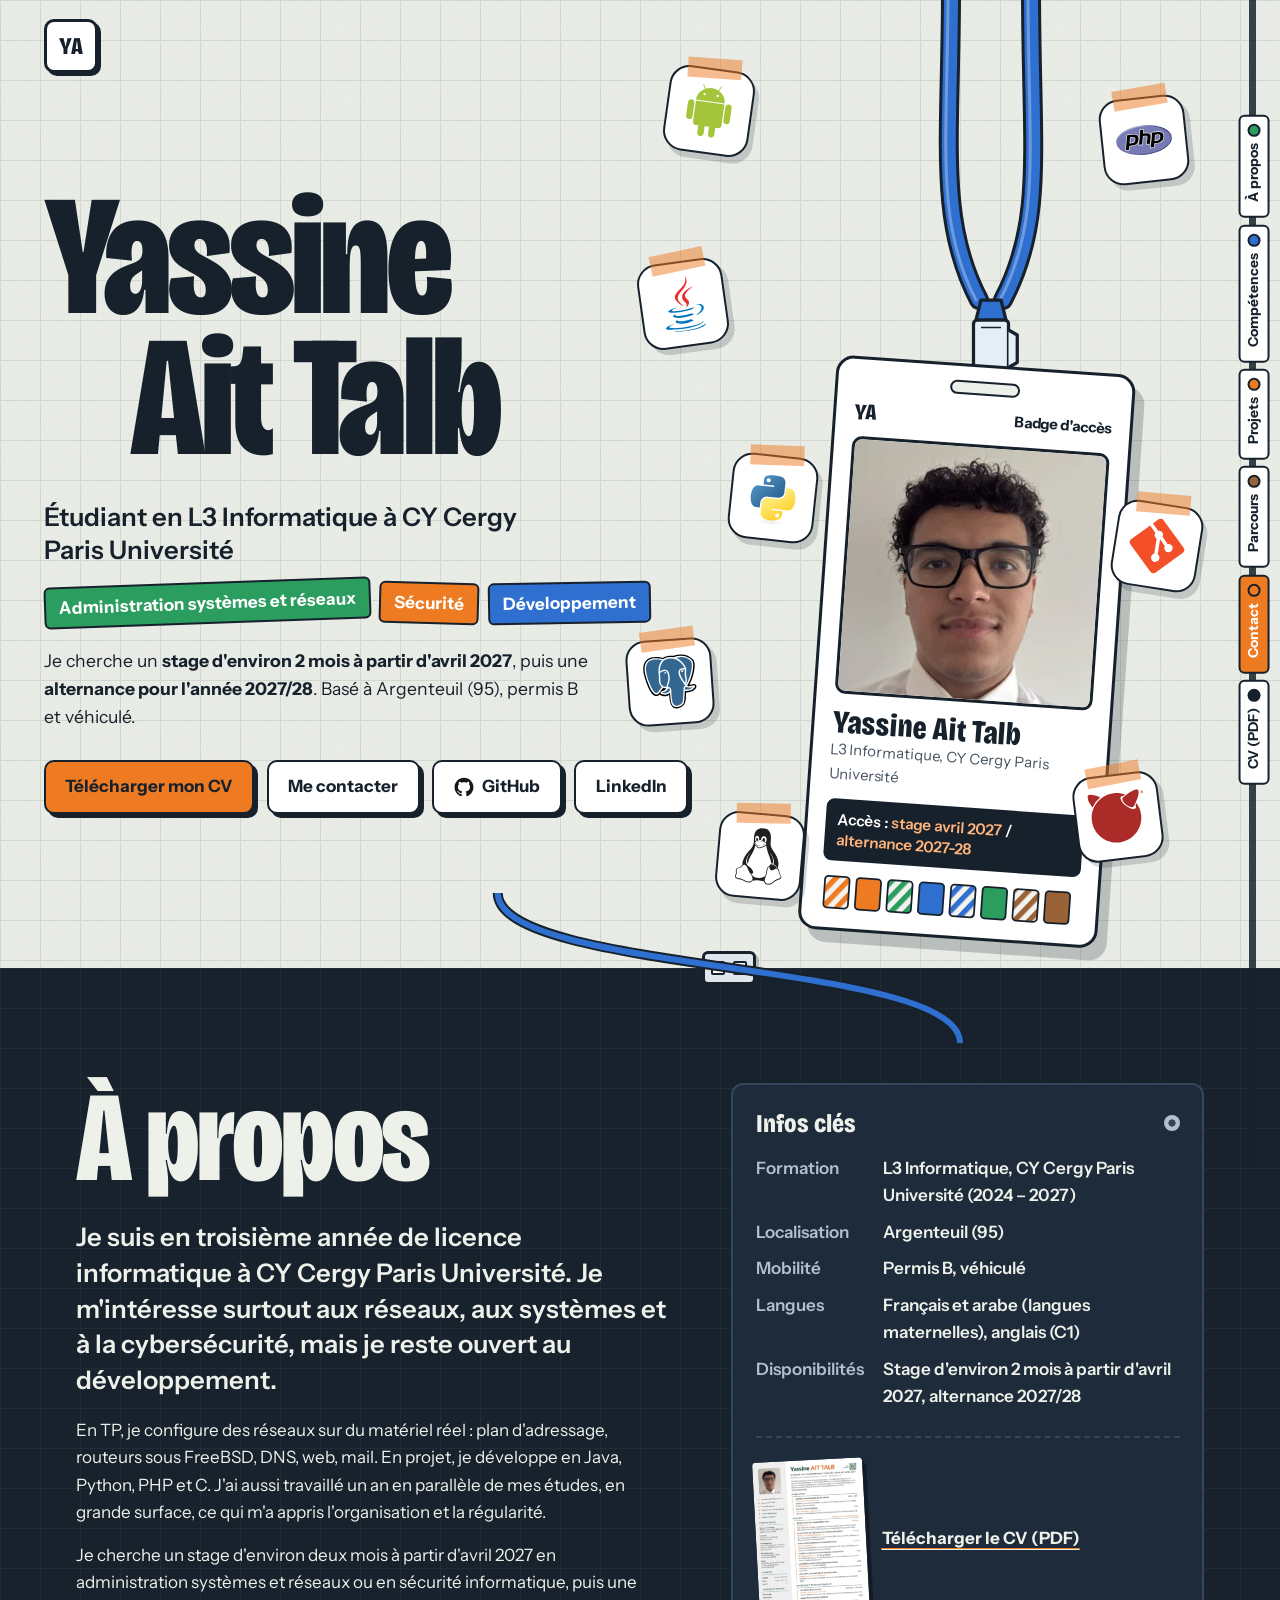
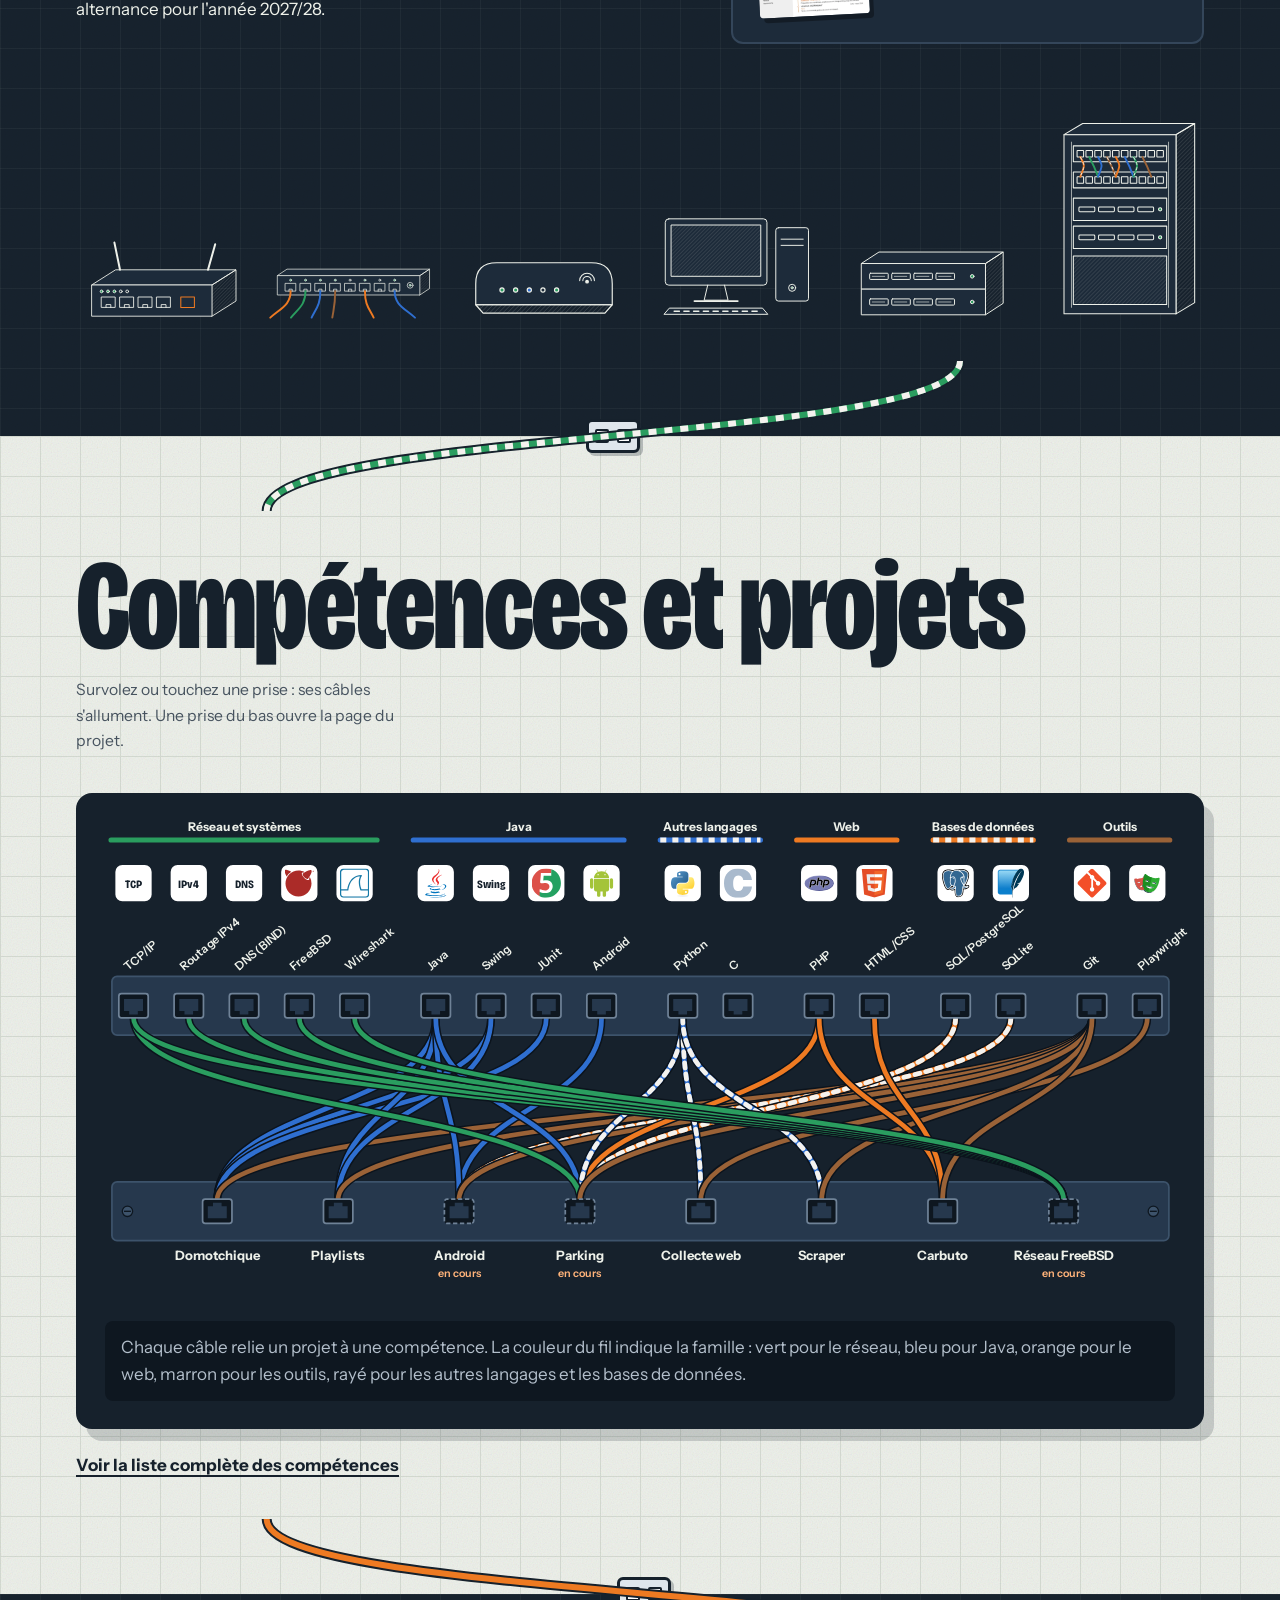
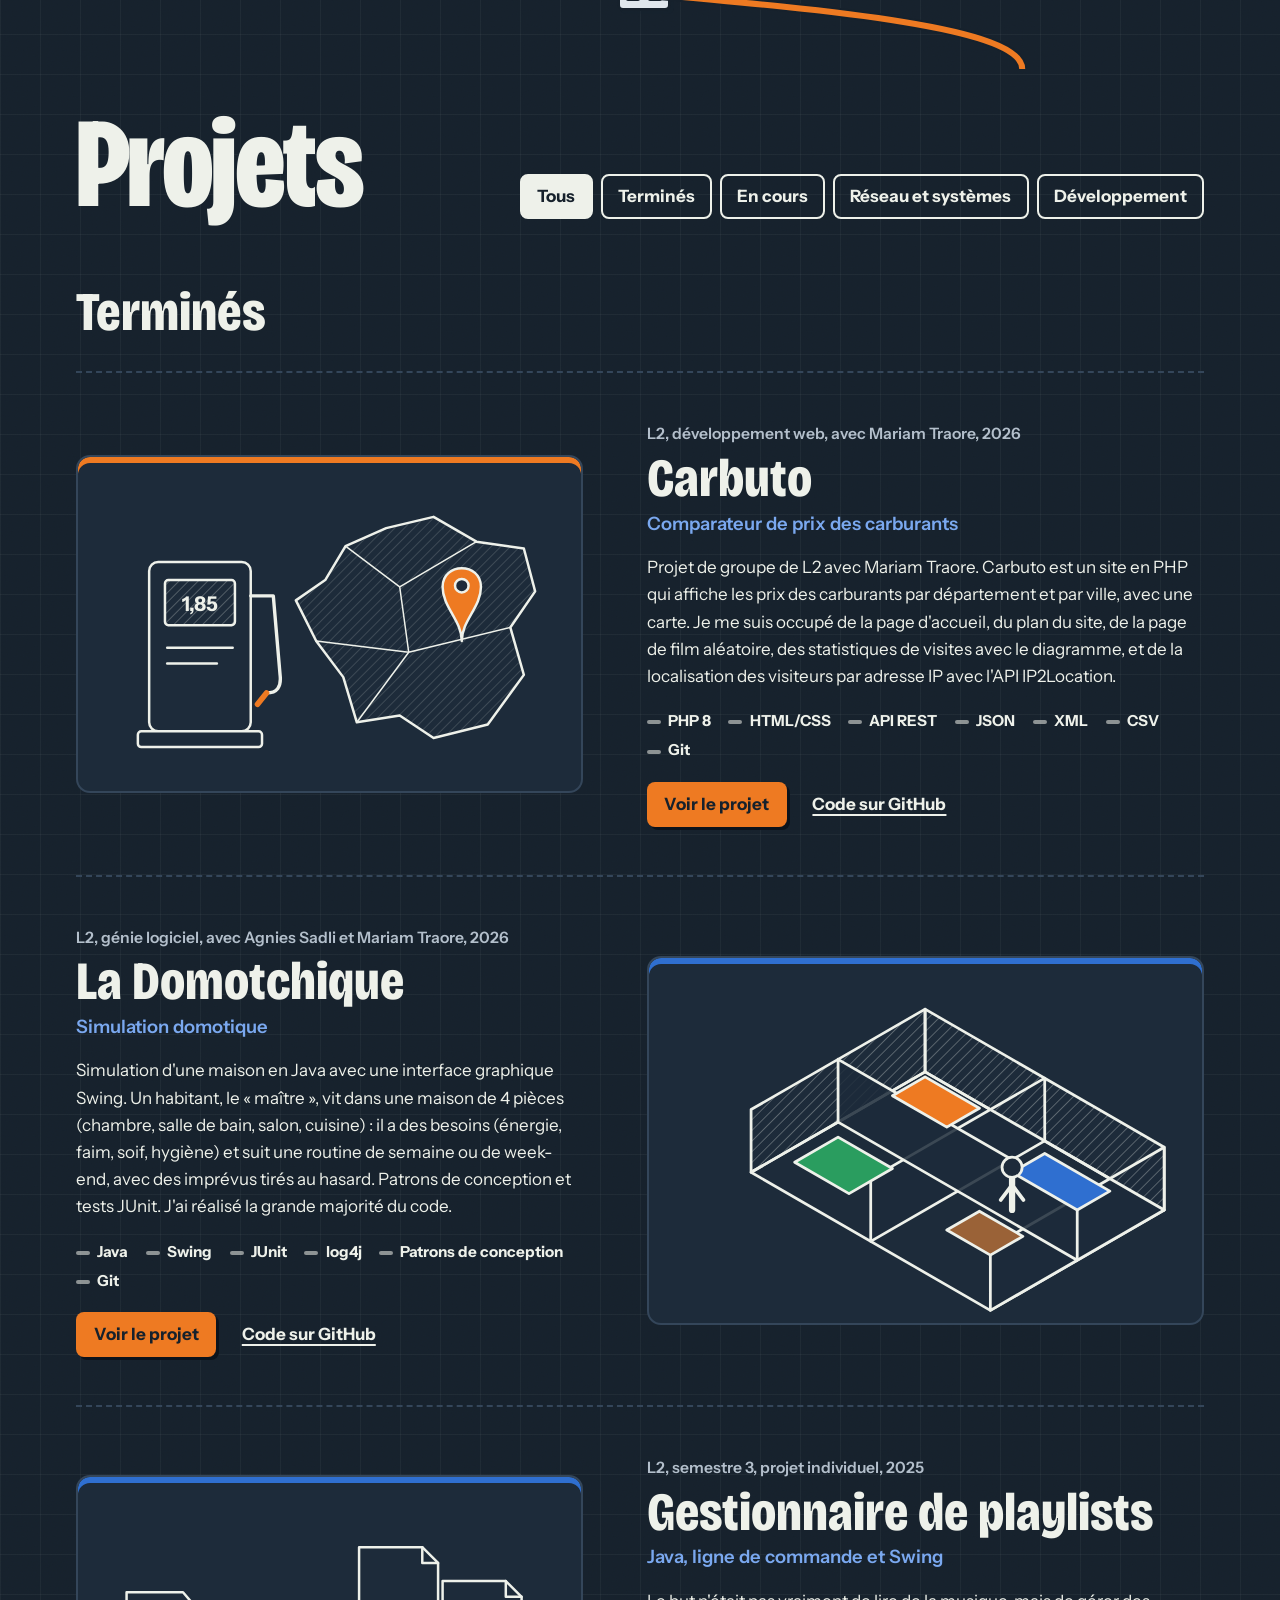
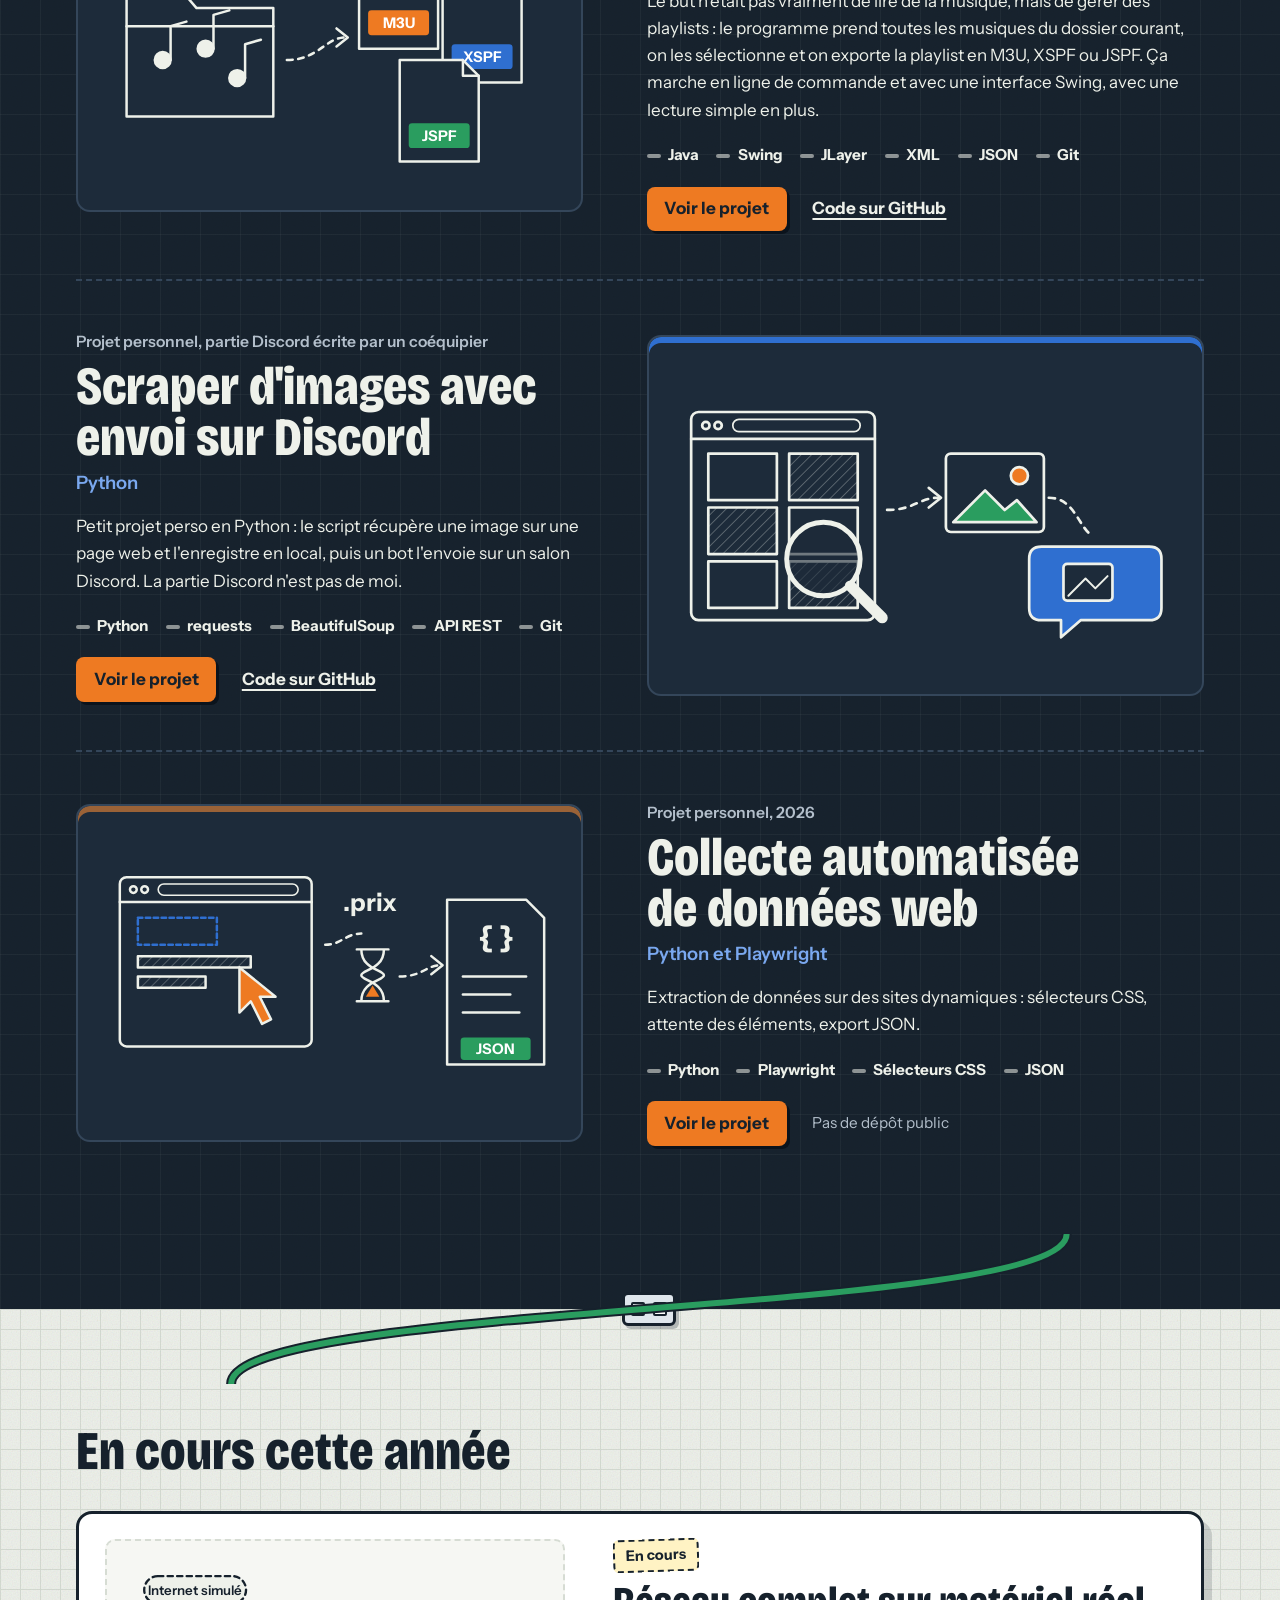
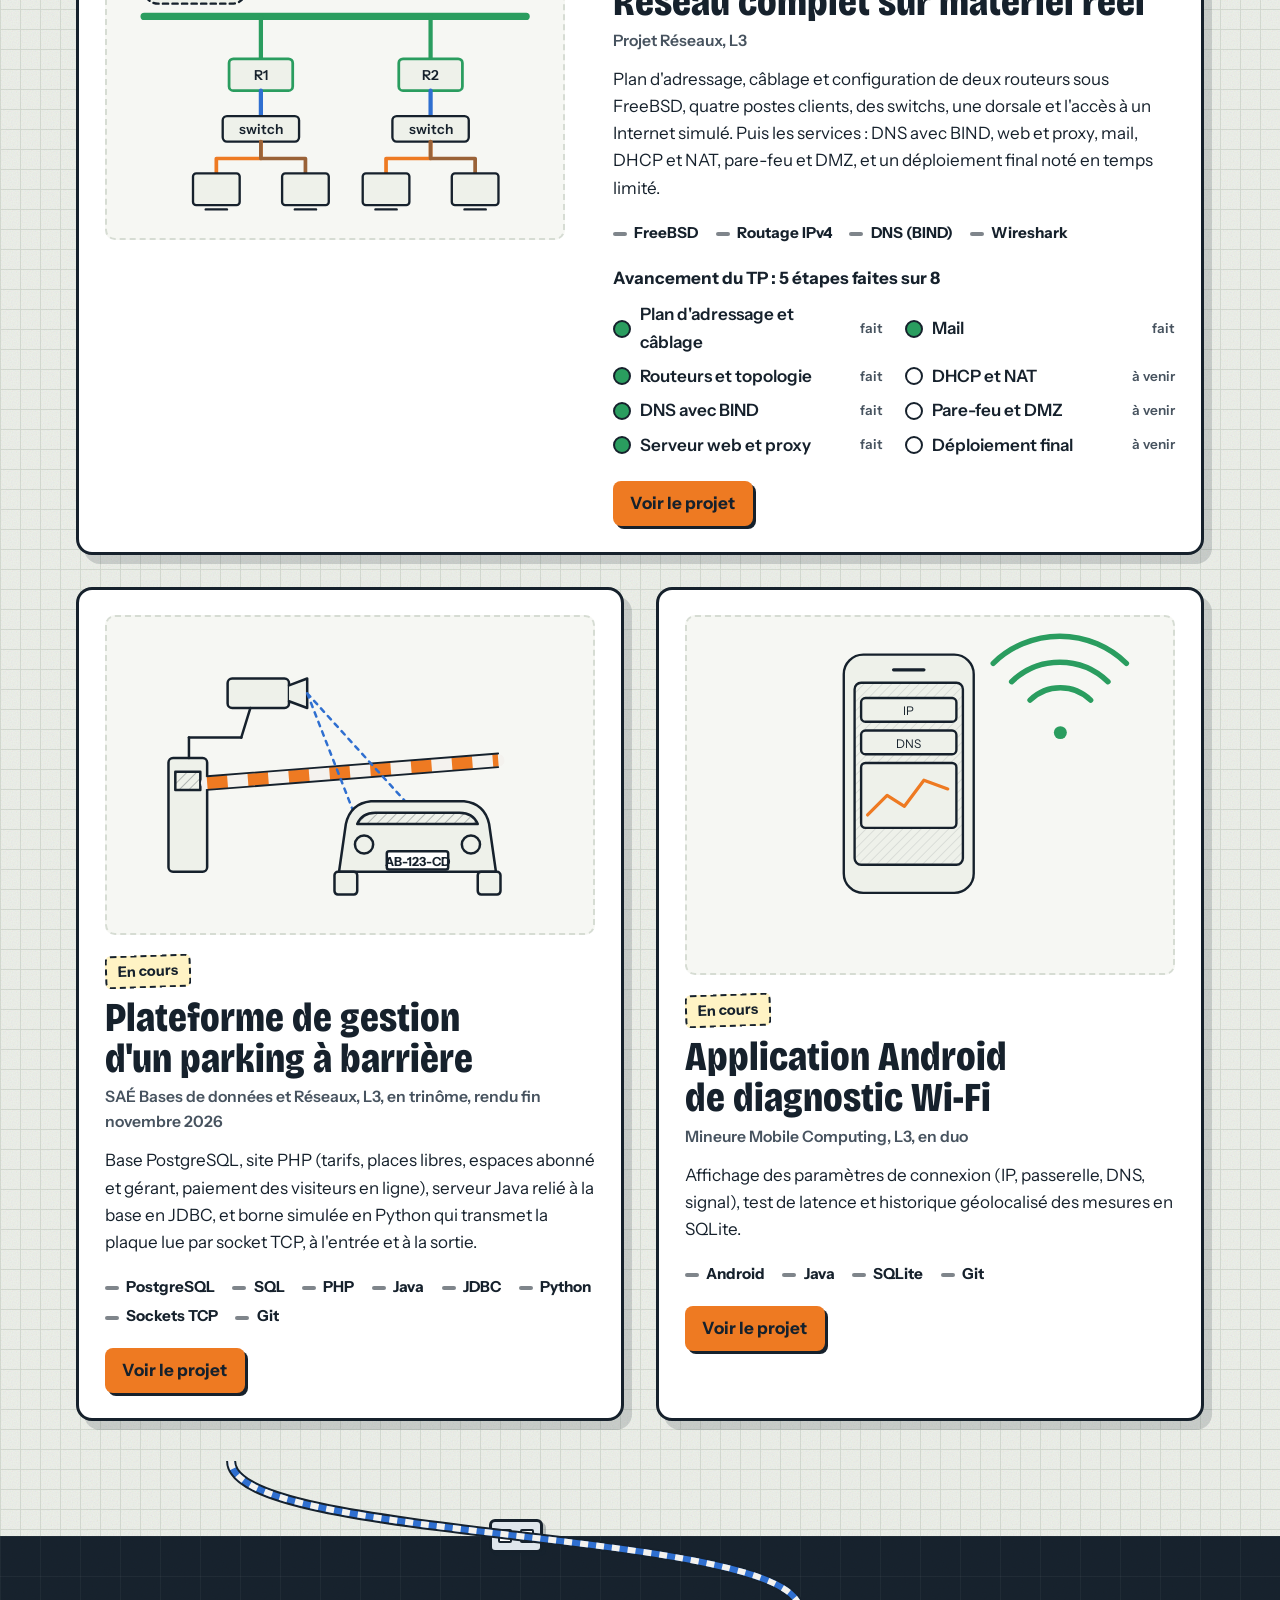
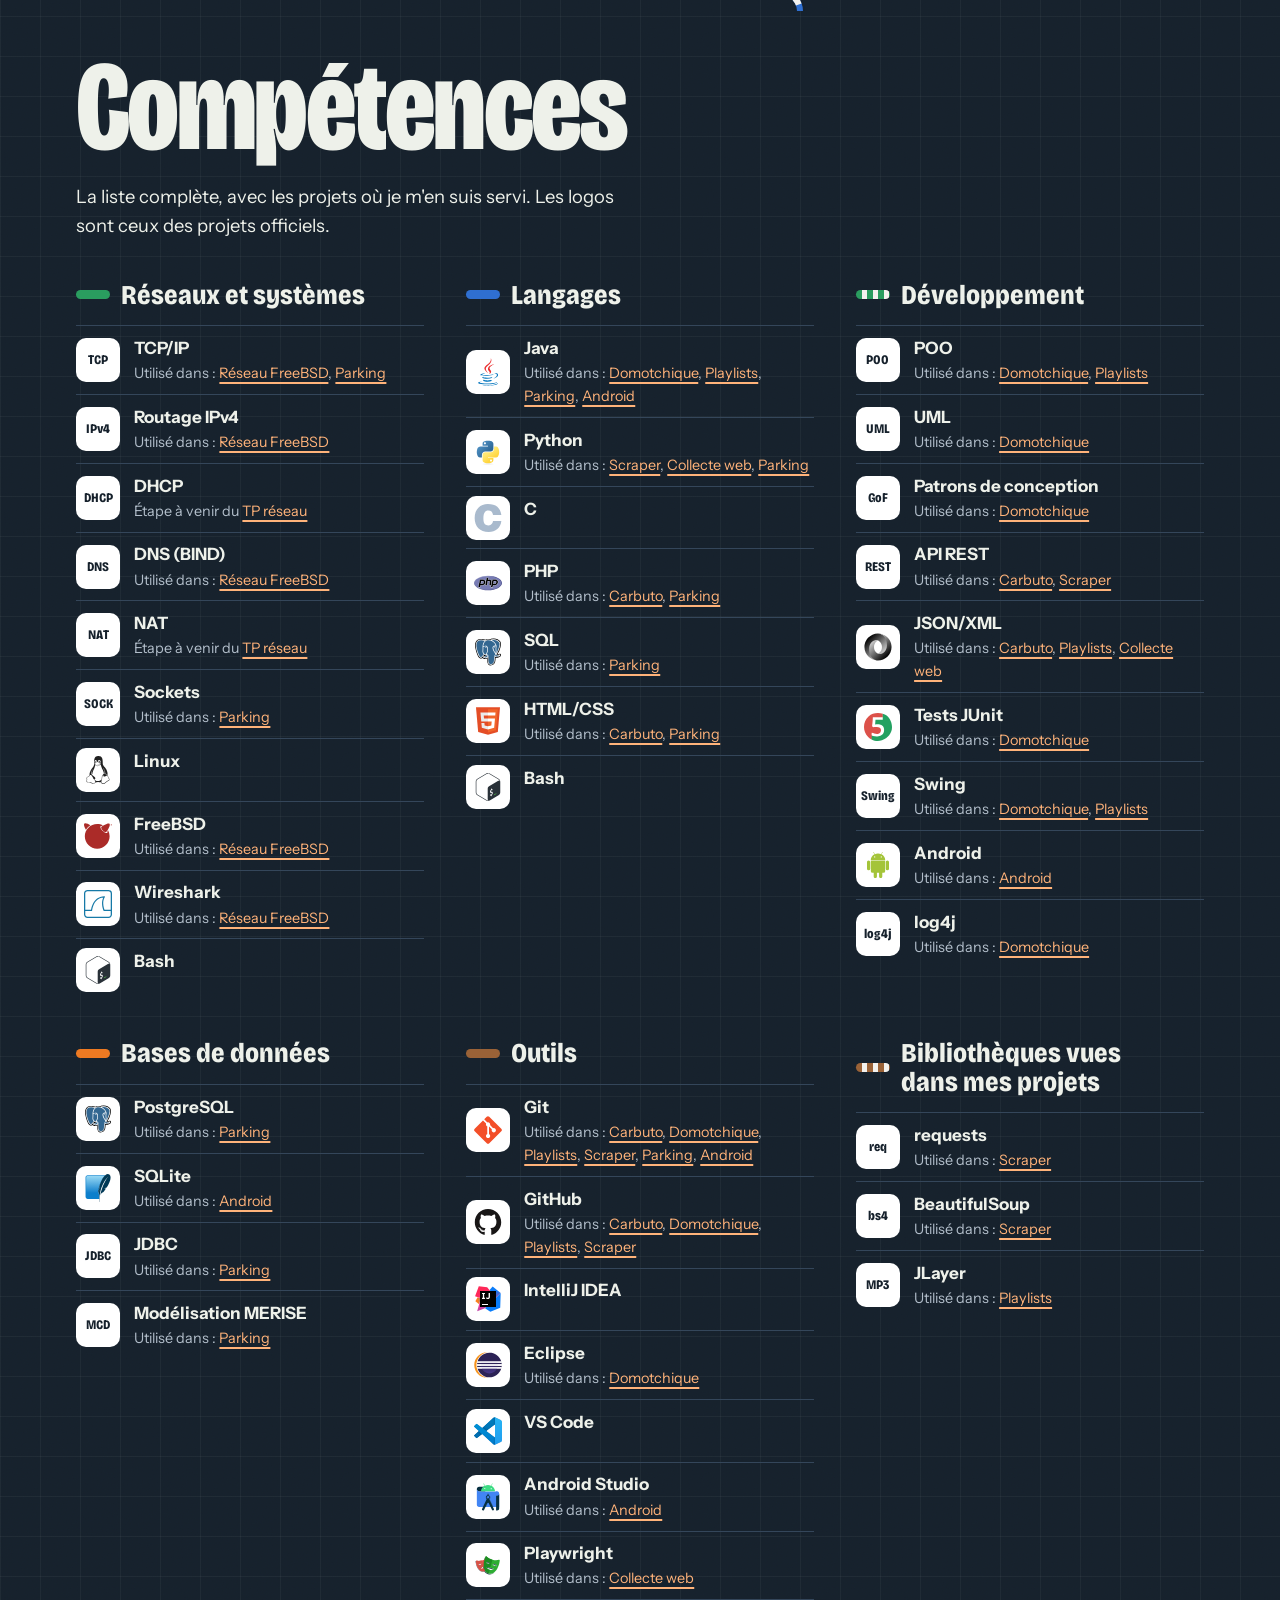
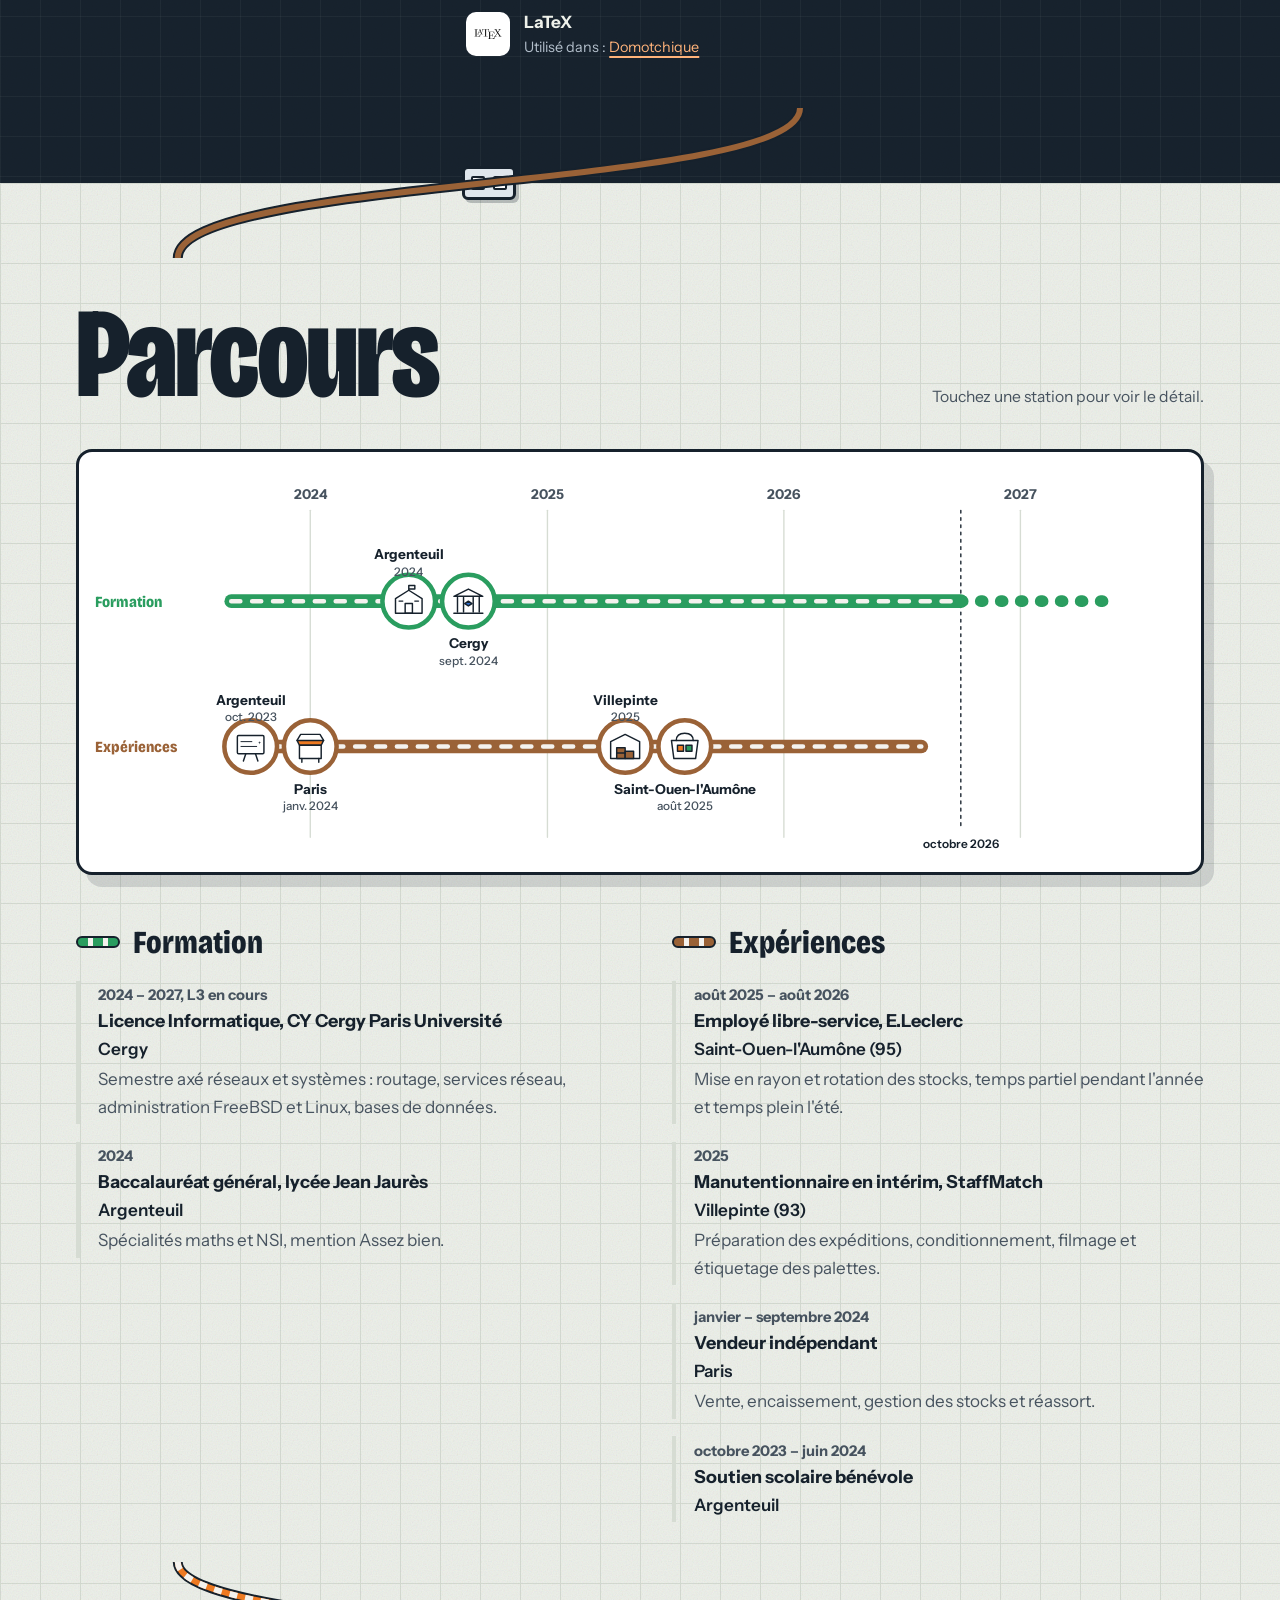
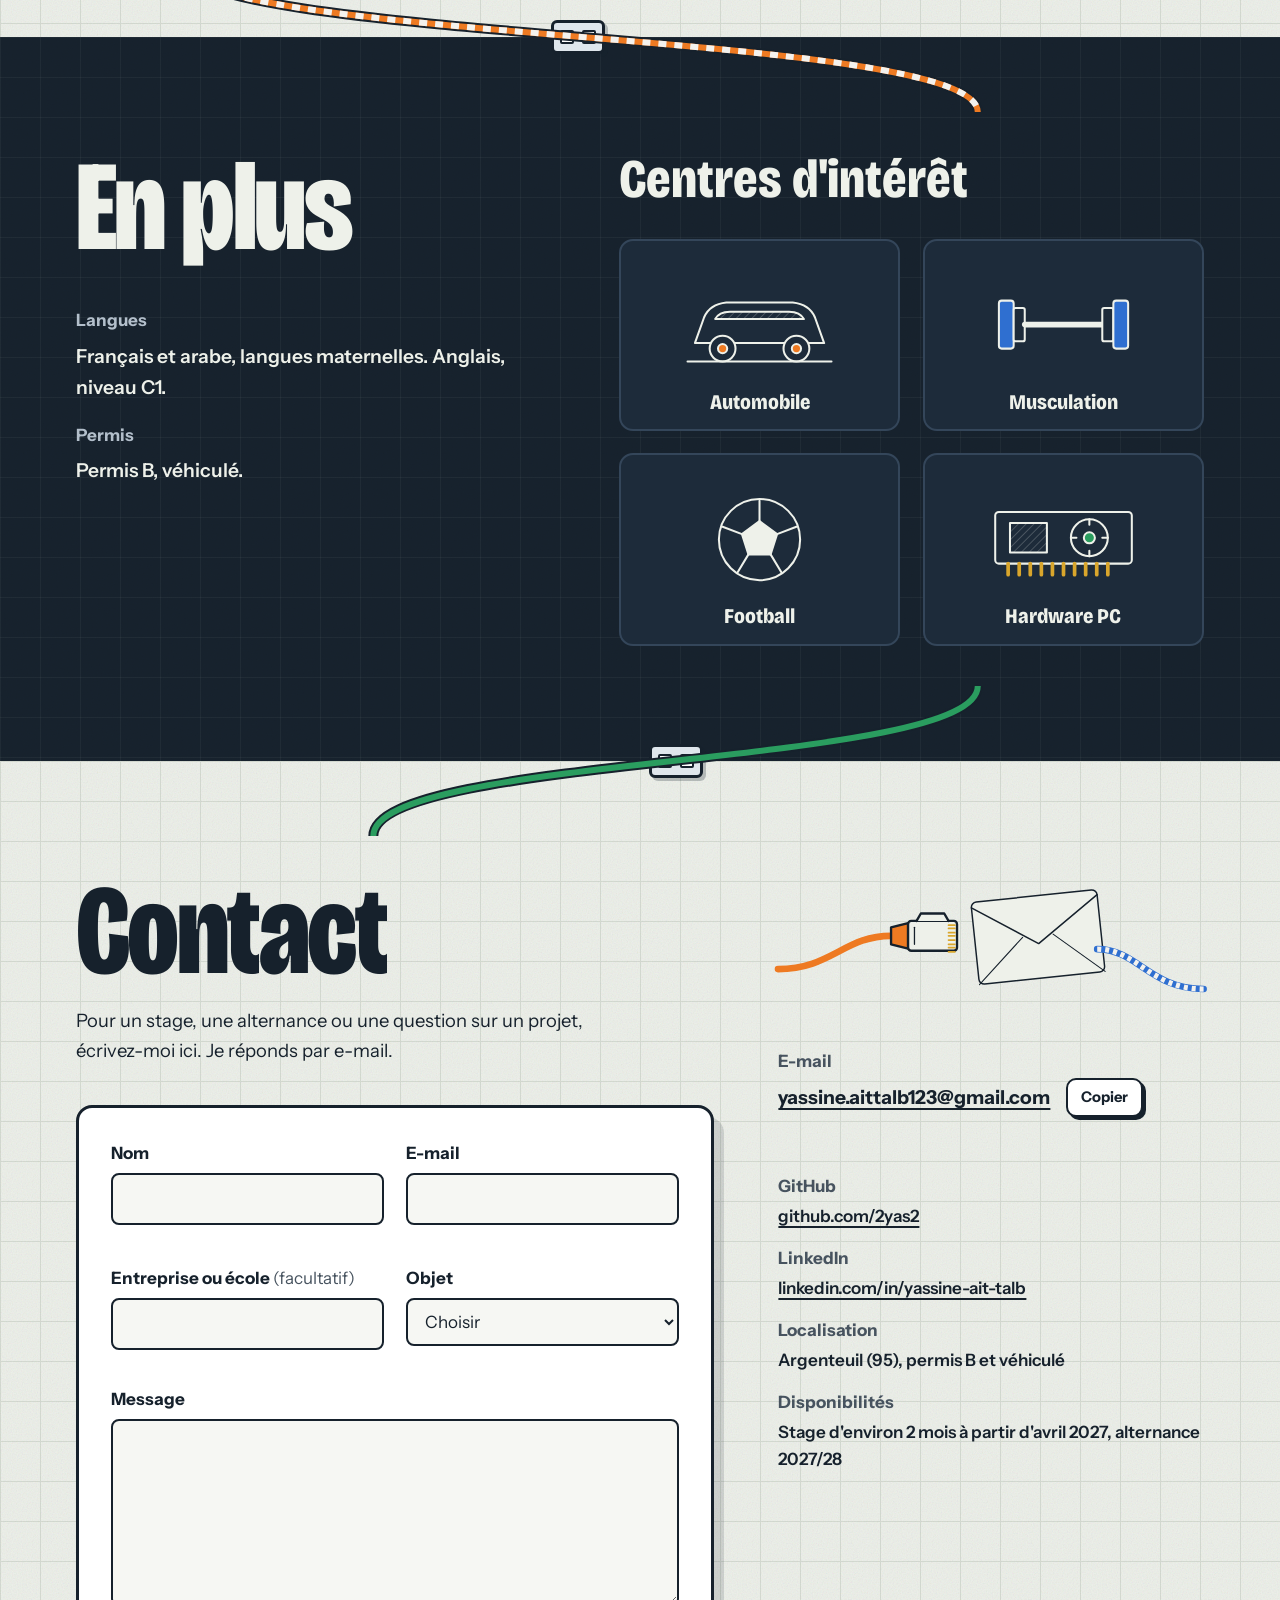
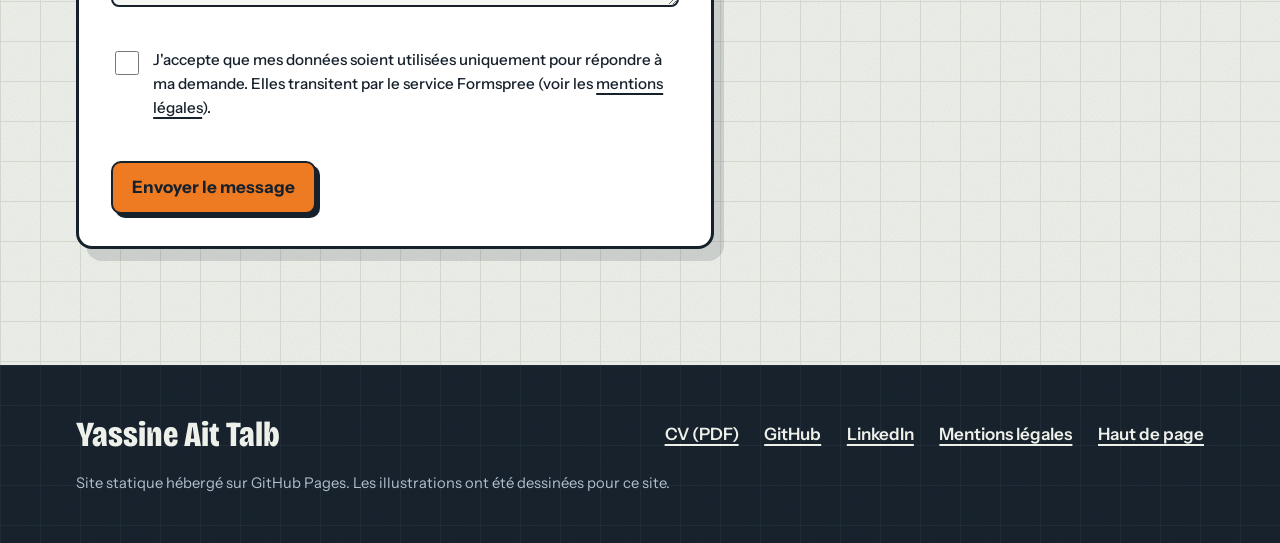
==== commit 19b43430: "refonte : pages projets, mentions legales, page 404, sitemap et image de partage" ====
--- a/index.html
+++ b/index.html
@@ -19,13 +19,14 @@
   <link rel="icon" href="images/favicon.svg" type="image/svg+xml">
   <link rel="preconnect" href="https://fonts.googleapis.com">
   <link rel="preconnect" href="https://fonts.gstatic.com" crossorigin>
-  <link rel="stylesheet" href="https://fonts.googleapis.com/css2?family=Bricolage+Grotesque:opsz,wdth,wght@12..96,75..100,400..800&family=Instrument+Sans:wdth,wght@75..100,400..700&display=swap">
+  <link rel="stylesheet" href="https://fonts.googleapis.com/css2?family=Bricolage+Grotesque:opsz,wdth,wght@96,75..100,600..800&family=Instrument+Sans:wght@400..700&display=swap" media="print" onload="this.media='all'">
+  <noscript><link rel="stylesheet" href="https://fonts.googleapis.com/css2?family=Bricolage+Grotesque:opsz,wdth,wght@96,75..100,600..800&family=Instrument+Sans:wght@400..700&display=swap"></noscript>
   <link rel="stylesheet" href="assets/css/style.css">
 </head>
 <body>
 <a class="aller-contenu" href="#a-propos">Aller au contenu</a>
 <svg width="0" height="0" style="position:absolute" aria-hidden="true"><defs><pattern id="hach-clair" width="6" height="6" patternUnits="userSpaceOnUse" patternTransform="rotate(45)"><line x1="0" y1="0" x2="0" y2="6" stroke="#16212c" stroke-width="1" stroke-opacity=".5"/></pattern><pattern id="hach-sombre" width="6" height="6" patternUnits="userSpaceOnUse" patternTransform="rotate(45)"><line x1="0" y1="0" x2="0" y2="6" stroke="#eef1ea" stroke-width="1" stroke-opacity=".45"/></pattern><pattern id="raye-o" width="12" height="12" patternUnits="userSpaceOnUse" patternTransform="rotate(40)"><rect width="12" height="12" fill="#f4f2ee"/><rect width="6" height="12" fill="#ee7a22"/></pattern><pattern id="raye-v" width="12" height="12" patternUnits="userSpaceOnUse" patternTransform="rotate(40)"><rect width="12" height="12" fill="#f4f2ee"/><rect width="6" height="12" fill="#2a9d5f"/></pattern><pattern id="raye-b" width="12" height="12" patternUnits="userSpaceOnUse" patternTransform="rotate(40)"><rect width="12" height="12" fill="#f4f2ee"/><rect width="6" height="12" fill="#2f6fd0"/></pattern><pattern id="raye-m" width="12" height="12" patternUnits="userSpaceOnUse" patternTransform="rotate(40)"><rect width="12" height="12" fill="#f4f2ee"/><rect width="6" height="12" fill="#9a6237"/></pattern></defs></svg><nav class="nav-cable" aria-label="Navigation principale">
-  <a class="nav-mono" href="#haut" aria-label="Retour à l'accueil">YA</a>
+  <a class="nav-mono" href="index.html" aria-label="Retour à l'accueil">YA</a>
   <ul class="nav-liste"><li><a href="#a-propos" class="etiq c-vert">À propos</a></li><li><a href="#brassage" class="etiq c-bleu">Compétences</a></li><li><a href="#projets" class="etiq c-orange">Projets</a></li><li><a href="#parcours" class="etiq c-marron">Parcours</a></li><li><a href="#contact" class="etiq c-blanc-orange">Contact</a></li><li><a href="cv/CV_Yassine_Ait_Talb.pdf" class="etiq c-cv" download>CV (PDF)</a></li></ul>
   <details class="nav-mobile">
     <summary><span class="fiche-menu" aria-hidden="true"></span>Menu</summary>
--- a/assets/css/style.css
+++ b/assets/css/style.css
@@ -27,7 +27,7 @@
 }
 
 *, *::before, *::after { box-sizing: border-box; }
-html { scroll-behavior: smooth; -webkit-text-size-adjust: 100%; }
+html { scroll-behavior: smooth; -webkit-text-size-adjust: 100%; overflow-x: clip; }
 body { margin: 0; background: var(--papier); color: var(--encre); font-family: var(--texte); font-size: 1.0625rem; line-height: 1.6; overflow-x: hidden; }
 img, svg { max-width: 100%; }
 h1, h2, h3, p, dl, dd, figure { margin: 0; }
@@ -61,7 +61,7 @@
 .c-cv { --c: var(--encre); }
 
 /* typographie */
-.titre-section { font-family: var(--titre); font-stretch: 75%; font-weight: 800; font-size: clamp(3.4rem, 10vw, 8.5rem); line-height: .86; letter-spacing: -.02em; }
+.titre-section { overflow-wrap: break-word; hyphens: auto; font-family: var(--titre); font-stretch: 75%; font-weight: 800; font-size: clamp(3.4rem, 10vw, 8.5rem); line-height: .86; letter-spacing: -.02em; }
 .sous-titre-section { font-family: var(--titre); font-stretch: 80%; font-weight: 800; font-size: clamp(2rem, 4.4vw, 3.4rem); line-height: 1; margin-bottom: 2rem; }
 .chapo { font-size: clamp(1.25rem, 2.2vw, 1.6rem); line-height: 1.4; font-weight: 600; margin-block: 1.6rem 1.2rem; max-width: 36ch; }
 .chapo-court { max-width: 46ch; margin-block: 1.25rem 2.5rem; font-size: 1.15rem; }
@@ -79,9 +79,9 @@
 .actions { display: flex; flex-wrap: wrap; gap: .8rem; }
 
 /* navigation : etiquettes de cable */
-.nav-cable { position: fixed; z-index: 50; right: 0; top: 0; bottom: 0; width: 0; }
+.nav-cable { position: static; }
 .nav-mono { position: absolute; left: var(--gouttiere); top: 1.2rem; z-index: 51; display: grid; place-items: center; width: 54px; height: 54px; border: 3px solid var(--encre); border-radius: 10px; background: #fff; color: var(--encre); font: 800 1.5rem var(--titre); font-stretch: 75%; text-decoration: none; box-shadow: 3px 3px 0 var(--encre); }
-.nav-liste { position: fixed; right: 0; top: 50%; transform: translateY(-50%); display: flex; flex-direction: column; gap: .4rem; padding: 1.2rem 0; }
+.nav-liste { position: fixed; z-index: 50; right: 0; top: 50%; transform: translateY(-50%); display: flex; flex-direction: column; gap: .4rem; padding: 1.2rem 0; }
 .nav-liste::before { content: ""; position: absolute; right: 24px; top: -40vh; bottom: -40vh; width: 7px; border-radius: 4px; background: var(--encre); opacity: .85; z-index: -1; }
 .nav-liste .etiq { position: relative; display: block; margin-right: 10px; padding: .9rem .4rem 1.6rem; border: 2px solid var(--encre); border-radius: 6px; background: #fff; color: var(--encre); font-weight: 700; font-size: .86rem; line-height: 1; text-decoration: none; writing-mode: vertical-rl; transform: rotate(180deg); white-space: nowrap; transition: background .15s, color .15s; }
 .nav-liste .etiq::before { content: ""; position: absolute; left: 50%; bottom: .55rem; width: 9px; height: 9px; margin-left: -4.5px; border-radius: 50%; background: var(--c); box-shadow: 0 0 0 2px var(--encre); }
@@ -377,3 +377,115 @@
   html { scroll-behavior: auto; }
   *, *::before, *::after { transition: none !important; animation: none !important; }
 }
+
+/* ---------- pages projets ---------- */
+.projet-tete { padding: 7rem 0 5rem; overflow: hidden; }
+.projet-tete-grille { display: grid; grid-template-columns: minmax(0, 1.15fr) minmax(0, 1fr); gap: 2.5rem 4rem; align-items: center; }
+.fil-ariane { margin-bottom: 1.2rem; font-weight: 700; color: var(--encre-doux); }
+.projet-titre { font-family: var(--titre); font-stretch: 75%; font-weight: 800; font-size: clamp(3rem, 8vw, 7rem); line-height: .88; letter-spacing: -.02em; }
+.projet-sous { margin-top: .8rem; font-size: clamp(1.2rem, 2vw, 1.5rem); font-weight: 600; color: var(--bleu); }
+.projet-tete .badge-encours { margin-bottom: 1rem; }
+.projet-infos { display: grid; grid-template-columns: auto 1fr; gap: .45rem 1.2rem; margin: 1.8rem 0 1.4rem; max-width: 36rem; }
+.projet-infos dt { font-weight: 700; color: var(--encre-doux); }
+.projet-infos dd { font-weight: 600; }
+.technos-logos { display: flex; flex-wrap: wrap; gap: .5rem; margin-bottom: 1.8rem; }
+.technos-logos li { display: inline-flex; align-items: center; gap: .45rem; padding: .35rem .7rem .35rem .45rem; border: 2px solid var(--encre); border-radius: 8px; background: #fff; font-weight: 700; font-size: .93rem; }
+.technos-logos img { width: 22px; height: 22px; }
+.sans-logo { width: 10px; height: 10px; margin-inline: 6px; border-radius: 50%; background: var(--encre); }
+.sans-depot { font-weight: 700; color: var(--encre-doux); }
+.projet-vignette { padding: clamp(1rem, 3vw, 2.2rem); border: 3px solid var(--encre); border-radius: 18px; background: #fff; box-shadow: inset 0 8px 0 var(--c), 10px 12px 0 rgba(22, 33, 44, .16); transform: rotate(1.5deg); }
+.titre-section.moyen { font-size: clamp(2.6rem, 6.5vw, 5.2rem); margin-bottom: 1.8rem; }
+.deux-col { display: grid; grid-template-columns: minmax(0, .9fr) minmax(0, 1.1fr); gap: 2rem 4rem; align-items: start; }
+.texte-long { max-width: 62ch; font-size: 1.12rem; }
+.texte-long p + p, p.texte-long + p.texte-long { margin-top: 1rem; }
+.fonctions { display: grid; grid-template-columns: repeat(2, minmax(0, 1fr)); gap: 1.2rem 3rem; }
+.fonctions li { position: relative; padding: 1rem 1rem 1rem 1.3rem; border-left: 5px solid var(--encre); background: rgba(255, 255, 255, .6); border-radius: 0 10px 10px 0; }
+.fonctions strong { display: block; font-family: var(--titre); font-stretch: 85%; font-size: 1.3rem; line-height: 1.15; margin-bottom: .25rem; }
+.fonctions li:nth-child(4n+1) { border-color: var(--orange); } .fonctions li:nth-child(4n+2) { border-color: var(--vert); }
+.fonctions li:nth-child(4n+3) { border-color: var(--bleu); } .fonctions li:nth-child(4n) { border-color: var(--marron); }
+figure.large { margin-bottom: 3rem; padding: 1.2rem; border: 3px solid var(--encre); border-radius: 16px; background: #fff; }
+figure.large figcaption, .schema-fig figcaption, .cap figcaption { margin-top: .8rem; font-size: .95rem; color: var(--encre-doux); }
+.nuit .schema-fig figcaption { color: var(--clair-doux); }
+.schema-fig { padding: clamp(1rem, 2.5vw, 2rem); border: 2px solid var(--nuit-trait); border-radius: 16px; background: var(--nuit-2); }
+.schema-fig.blanc { border: 3px solid var(--encre); background: #fff; }
+.defile { overflow-x: auto; }
+.defile .illu { min-width: 760px; }
+.galerie { display: grid; grid-template-columns: repeat(2, minmax(0, 1fr)); gap: 2.2rem 2.4rem; }
+.cap-lien { display: block; overflow: hidden; border: 3px solid var(--encre); border-radius: 12px; background: #fff; box-shadow: 7px 8px 0 rgba(22, 33, 44, .16); transition: transform .15s; }
+.cap-lien:hover { transform: translate(-2px, -2px); }
+.cap-barre { display: flex; gap: 6px; padding: 9px 12px; border-bottom: 3px solid var(--encre); background: var(--papier-2); }
+.cap-barre i { width: 11px; height: 11px; border: 2px solid var(--encre); border-radius: 50%; }
+.cap-barre i:nth-child(1) { background: var(--orange); } .cap-barre i:nth-child(2) { background: #fff3c4; } .cap-barre i:nth-child(3) { background: var(--vert); }
+.cap img { display: block; width: 100%; height: auto; aspect-ratio: auto; }
+.cap figcaption { font-weight: 600; color: var(--encre); }
+.role-grille { display: grid; grid-template-columns: minmax(0, 1fr) minmax(0, 1fr) minmax(0, 1fr); gap: 2rem 2.6rem; align-items: start; }
+.carte-note { padding: 1.4rem; border: 2px solid var(--nuit-trait); border-radius: 14px; background: var(--nuit-2); }
+.carte-note h3 { margin-bottom: .6rem; font-family: var(--titre); font-stretch: 85%; font-size: 1.6rem; }
+.carte-note:nth-child(2) { box-shadow: inset 0 6px 0 var(--orange); } .carte-note:nth-child(3) { box-shadow: inset 0 6px 0 var(--vert); }
+.motifs { display: grid; grid-template-columns: repeat(2, minmax(0, 1fr)); gap: 2rem; }
+.motif { padding: 1.4rem; border: 3px solid var(--encre); border-radius: 16px; background: #fff; box-shadow: 7px 8px 0 rgba(22, 33, 44, .14); }
+.motif-schema { margin-bottom: 1rem; padding: .8rem; border: 2px dashed var(--grille); border-radius: 10px; background: var(--papier-2); }
+.motif h3 { font-family: var(--titre); font-stretch: 80%; font-size: 1.9rem; margin-bottom: .5rem; }
+.motif p + p { margin-top: .5rem; }
+.imprevus { display: grid; grid-template-columns: repeat(5, minmax(0, 1fr)); gap: 1rem; margin-top: 2rem; }
+.imprevus li { padding: 1rem; border: 2px dashed var(--orange); border-radius: 10px; }
+.imprevus strong { display: block; color: #ffb37a; }
+.extraits { display: grid; grid-template-columns: minmax(0, 1fr) minmax(0, 1fr); gap: 1.6rem; align-items: start; }
+.extrait:nth-child(2) { grid-row: span 2; grid-column: 2; }
+.extrait:nth-child(3) { grid-column: 1; grid-row: 2; }
+.extrait { border: 3px solid var(--encre); border-radius: 12px; background: #fff; overflow: hidden; box-shadow: 6px 7px 0 var(--c); }
+.extrait figcaption { display: flex; align-items: center; gap: .6rem; padding: .6rem .9rem; border-bottom: 3px solid var(--encre); font-weight: 700; }
+.ext-badge { padding: .1rem .55rem; border-radius: 5px; background: var(--c); color: #fff; font-weight: 800; }
+.extrait pre { margin: 0; padding: 1rem; overflow-x: auto; font-size: .78rem; line-height: 1.5; background: var(--papier-2); }
+.ecrans { display: grid; grid-template-columns: repeat(3, minmax(0, 15rem)); justify-content: center; gap: 2.5rem; }
+.ecran:nth-child(2) { transform: translateY(2rem); }
+.nav-projets { padding-block: 3.5rem; }
+.nav-projets-grille { display: grid; grid-template-columns: 1fr auto 1fr; gap: 1.5rem; align-items: center; }
+.nav-p { display: grid; gap: .2rem; padding: 1rem 1.2rem; border: 3px solid var(--encre); border-radius: 12px; background: #fff; text-decoration: none; box-shadow: 5px 6px 0 var(--encre); }
+.nav-p span { font-weight: 600; color: var(--encre-doux); }
+.nav-p strong { font-family: var(--titre); font-stretch: 80%; font-size: 1.7rem; line-height: 1; }
+.nav-p.suiv { text-align: right; }
+.nav-centre { display: grid; justify-items: center; gap: .8rem; }
+.lien-retour { font-weight: 700; }
+.visionneuse { width: min(96vw, 1400px); max-height: 94vh; padding: 1rem; border: 3px solid var(--encre); border-radius: 14px; background: var(--papier); color: var(--encre); }
+.visionneuse::backdrop { background: rgba(14, 23, 32, .85); }
+.visionneuse img { display: block; max-width: 100%; max-height: 74vh; margin: 0 auto; border: 2px solid var(--encre); }
+.visionneuse figcaption { margin-top: .7rem; text-align: center; font-weight: 700; }
+.vis-boutons { display: flex; flex-wrap: wrap; justify-content: center; align-items: center; gap: .7rem; margin-top: .8rem; }
+.vis-compte { font-weight: 700; min-width: 4rem; text-align: center; }
+.texte-legal { max-width: 70ch; }
+.texte-legal h2 { margin: 2rem 0 .5rem; font-family: var(--titre); font-stretch: 85%; font-size: 1.8rem; }
+.texte-legal h2:first-child { margin-top: 0; }
+.erreur-404 { min-height: 100svh; display: grid; align-items: center; padding-block: 6rem; }
+.e404-grille { display: grid; grid-template-columns: minmax(0, 1fr) minmax(0, 1.1fr); gap: 2rem 4rem; align-items: center; }
+.e404-code { font-family: var(--titre); font-stretch: 75%; font-weight: 800; font-size: clamp(6rem, 18vw, 14rem); line-height: .8; color: var(--orange); text-shadow: 5px 5px 0 var(--encre); }
+
+@media (max-width: 1100px) {
+  .role-grille { grid-template-columns: minmax(0, 1fr) minmax(0, 1fr); }
+  .role-grille > div:first-child { grid-column: 1 / -1; }
+  .imprevus { grid-template-columns: repeat(2, minmax(0, 1fr)); }
+  .extraits { grid-template-columns: minmax(0, 1fr); }
+  .extrait:nth-child(2), .extrait:nth-child(3) { grid-row: auto; grid-column: auto; }
+}
+@media (max-width: 760px) {
+  .projet-tete { padding-top: 5.5rem; }
+  .projet-tete-grille, .deux-col, .fonctions, .galerie, .role-grille, .motifs, .e404-grille { grid-template-columns: minmax(0, 1fr); }
+  .imprevus { grid-template-columns: minmax(0, 1fr); }
+  .ecrans { grid-template-columns: minmax(0, 15rem); }
+  .ecran:nth-child(2) { transform: none; }
+  .nav-projets-grille { grid-template-columns: minmax(0, 1fr); }
+  .nav-p.suiv { text-align: left; }
+  .projet-vignette { transform: none; }
+}
+
+.journees { display: grid; gap: 2rem; }
+.journee h3 { display: flex; align-items: center; gap: .7rem; margin-bottom: .9rem; font: 800 1.8rem var(--titre); font-stretch: 85%; }
+.journee h3::before { content: ""; width: 40px; height: 10px; border-radius: 5px; background: var(--c); }
+.journee ol { display: flex; flex-wrap: wrap; gap: .6rem 0; }
+.journee li { position: relative; display: grid; gap: .1rem; min-width: 7.6rem; padding: .7rem .9rem .6rem; border-top: 6px solid var(--c); }
+.journee li::before { content: ""; position: absolute; left: .9rem; top: -12px; width: 14px; height: 14px; border: 3px solid var(--c); border-radius: 50%; background: var(--nuit); }
+.journee time { font-weight: 800; color: #ffb37a; }
+.journee.c-bleu time { color: var(--bleu-clair); }
+.imp-titre { margin-top: 3rem; margin-bottom: 0; }
+
+.galerie.seule { grid-template-columns: minmax(0, 1fr); max-width: 60rem; }
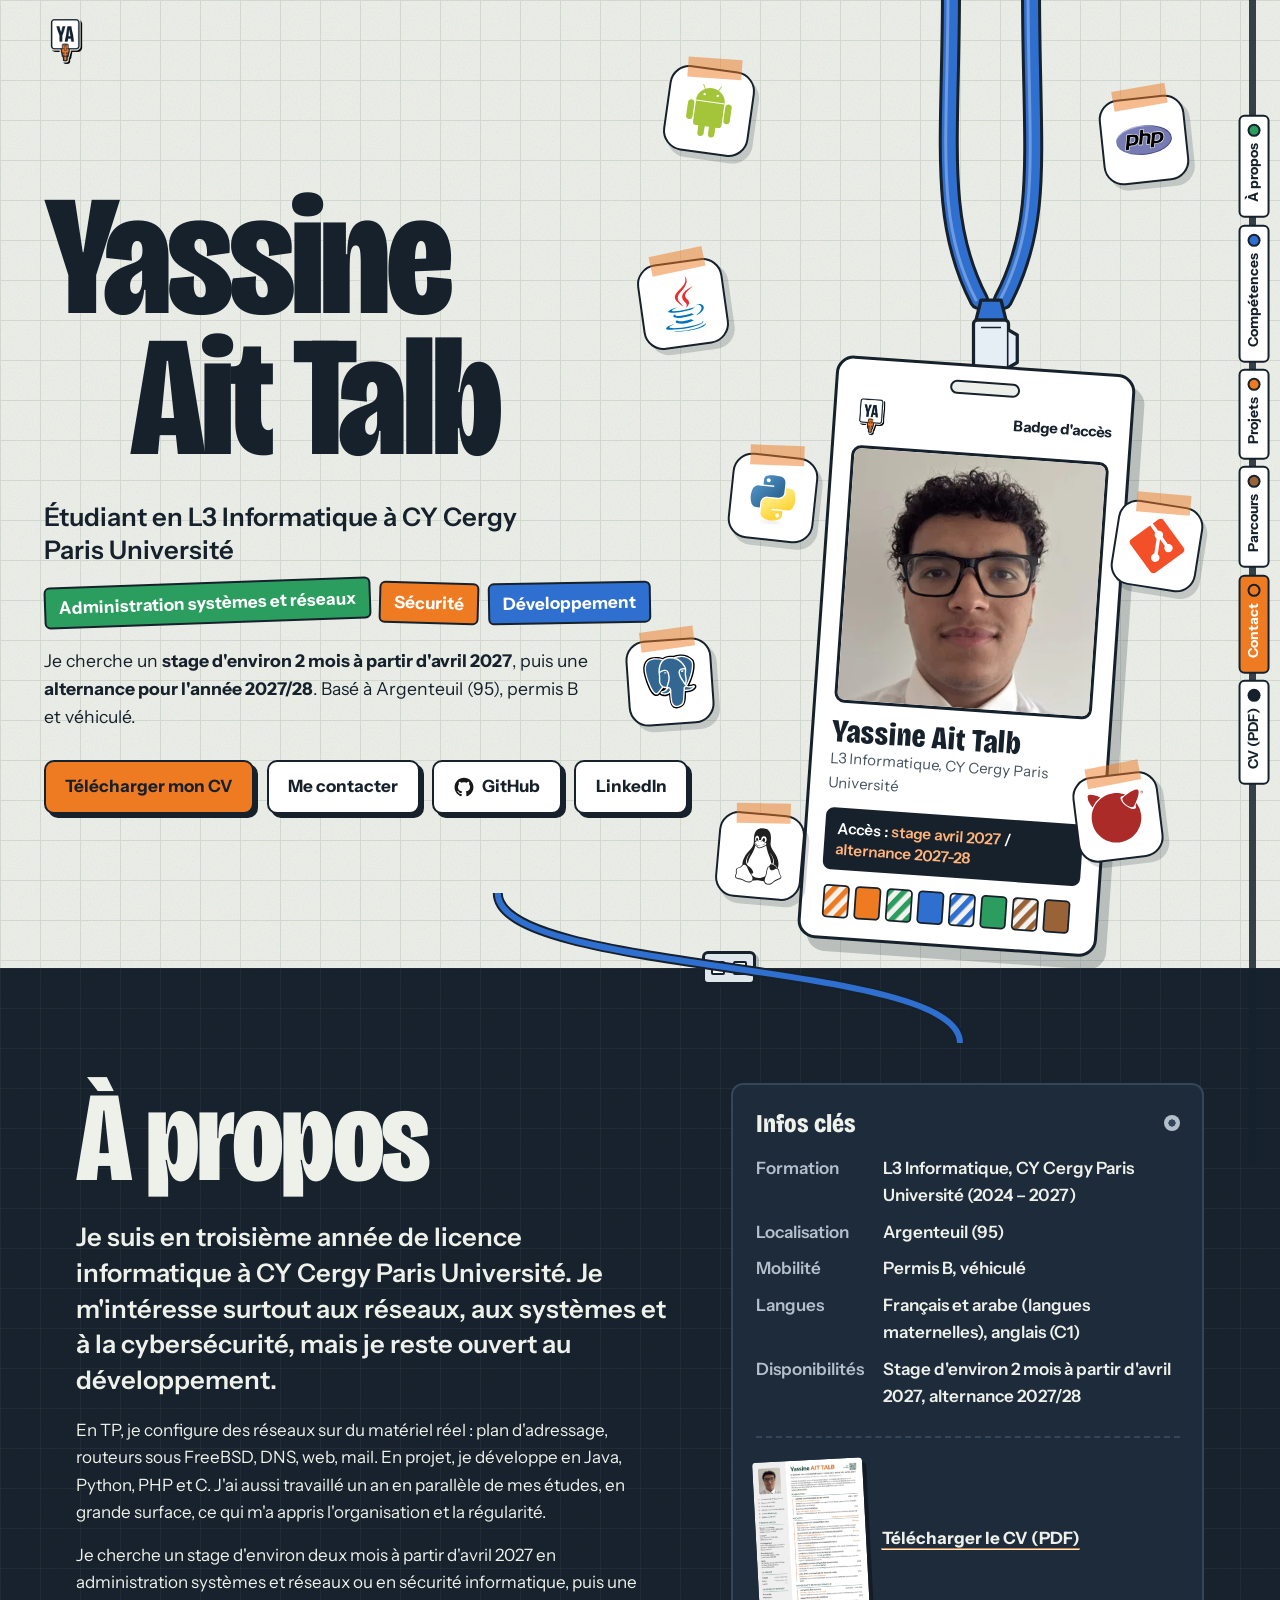
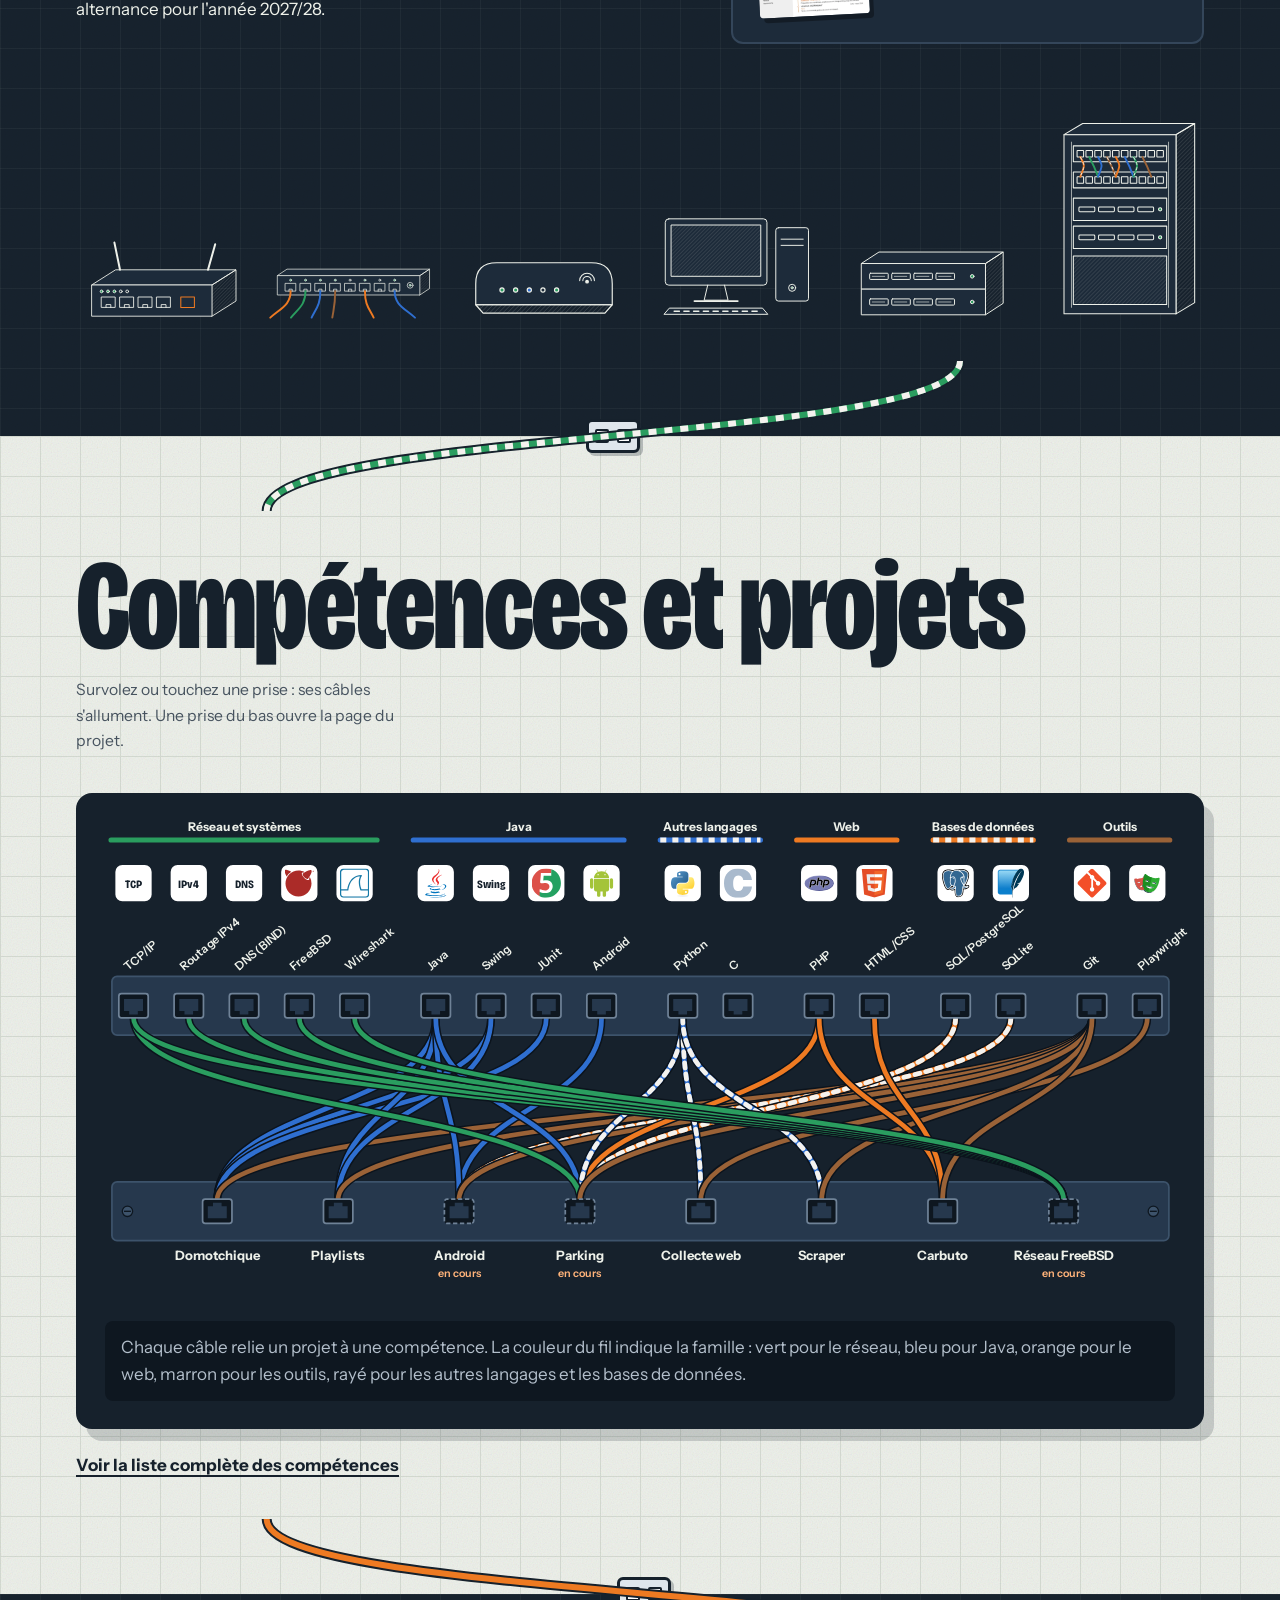
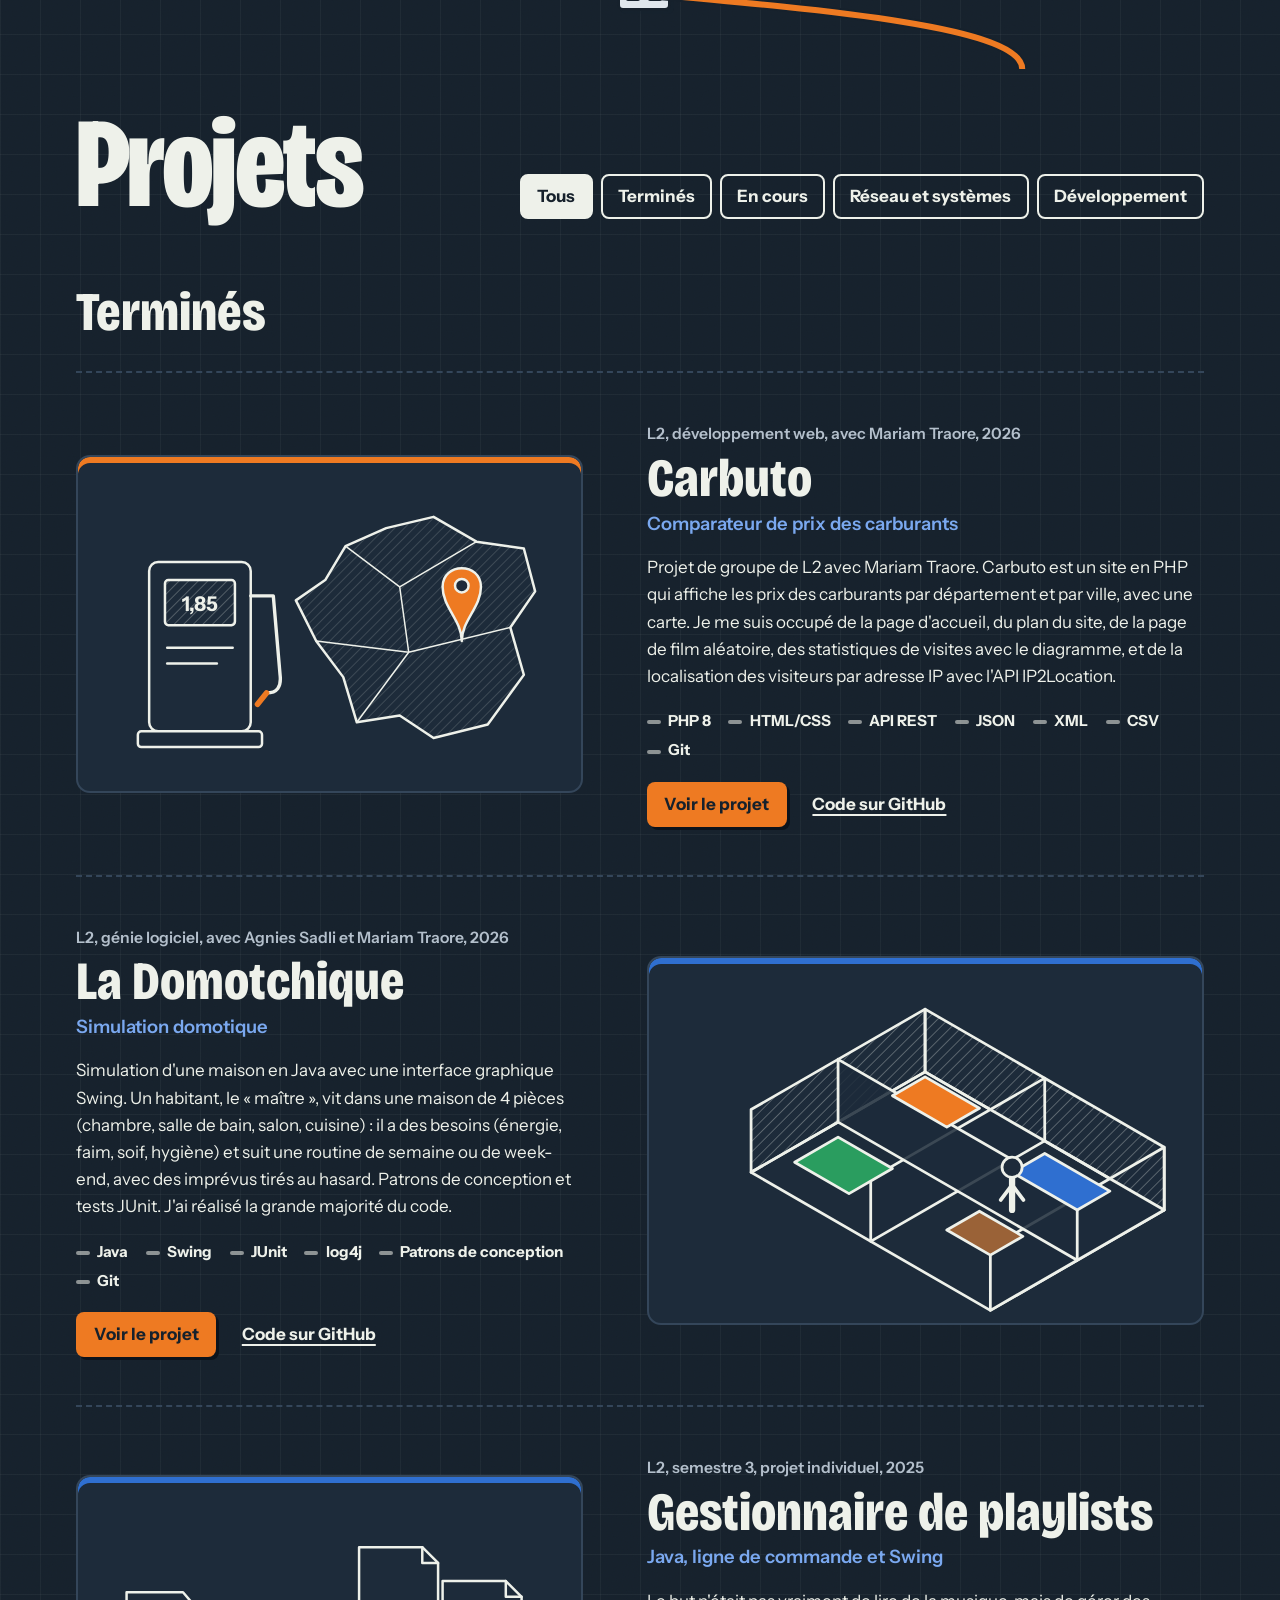
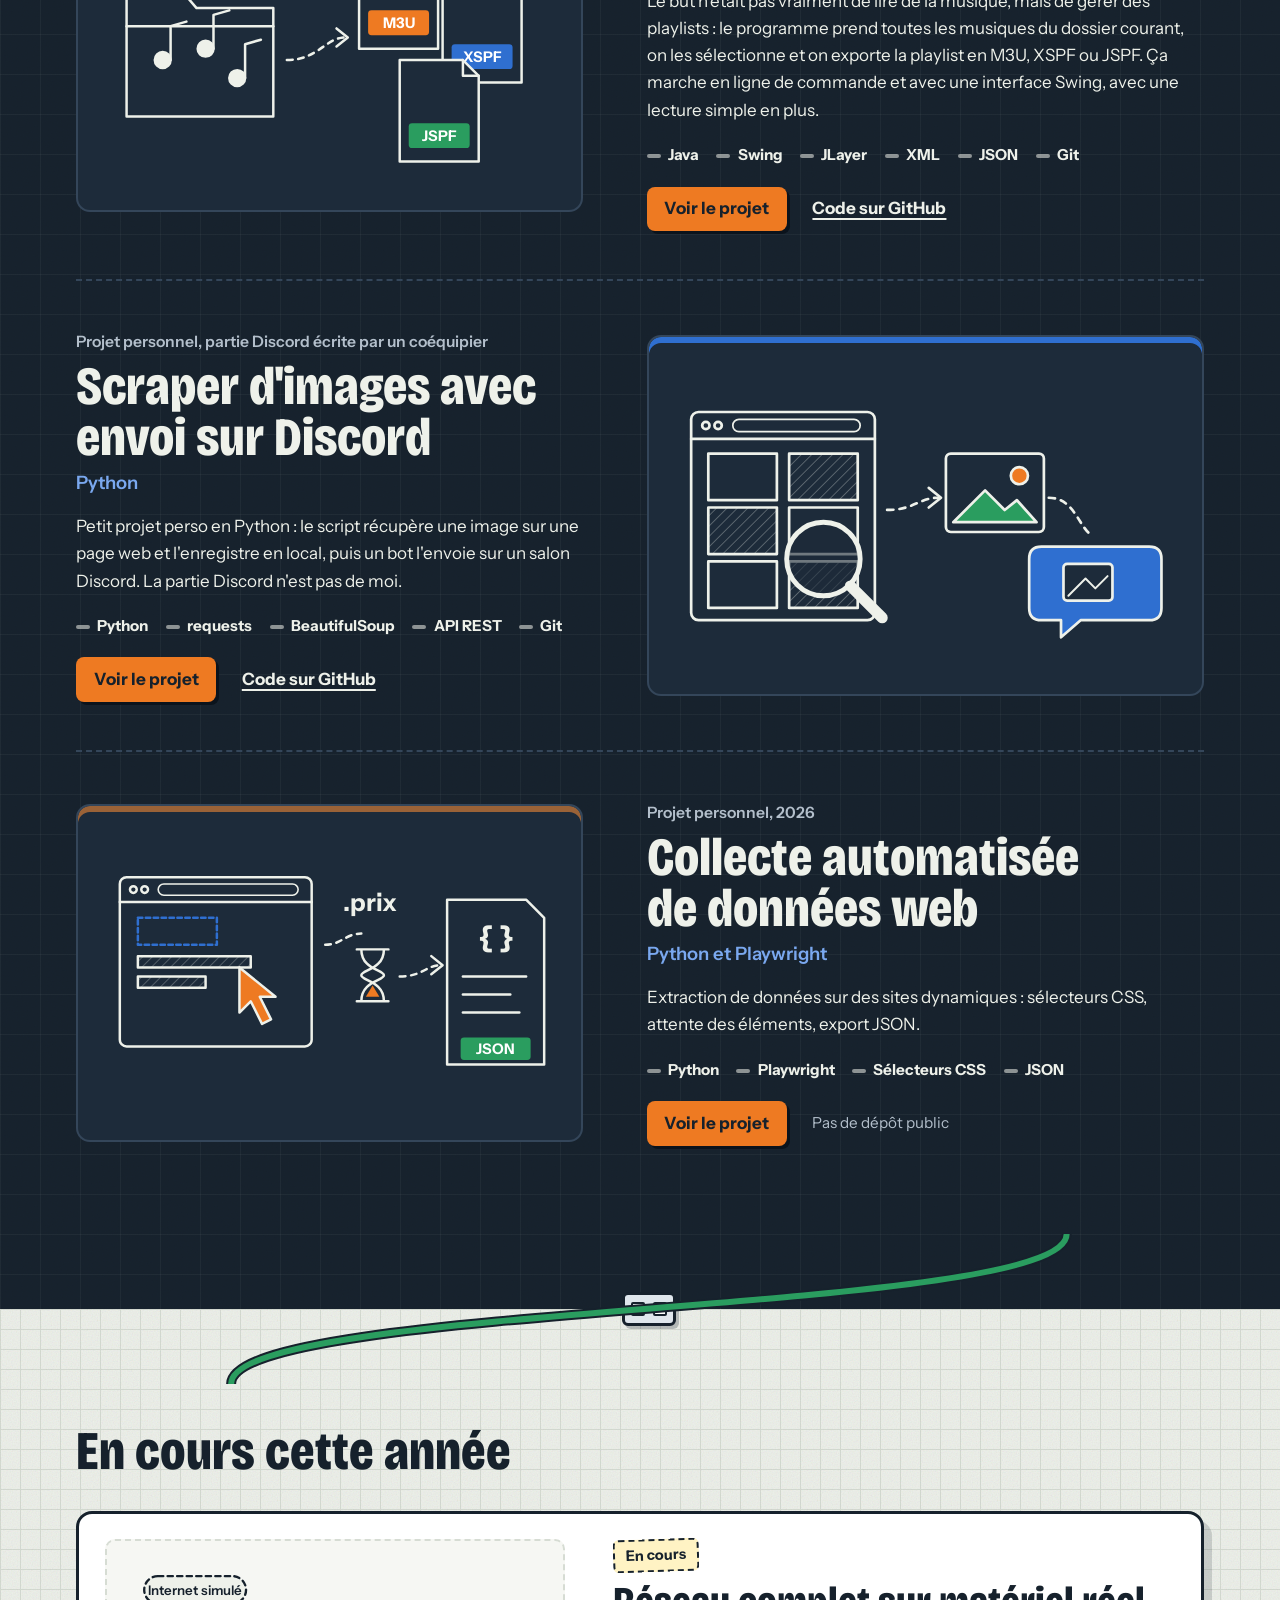
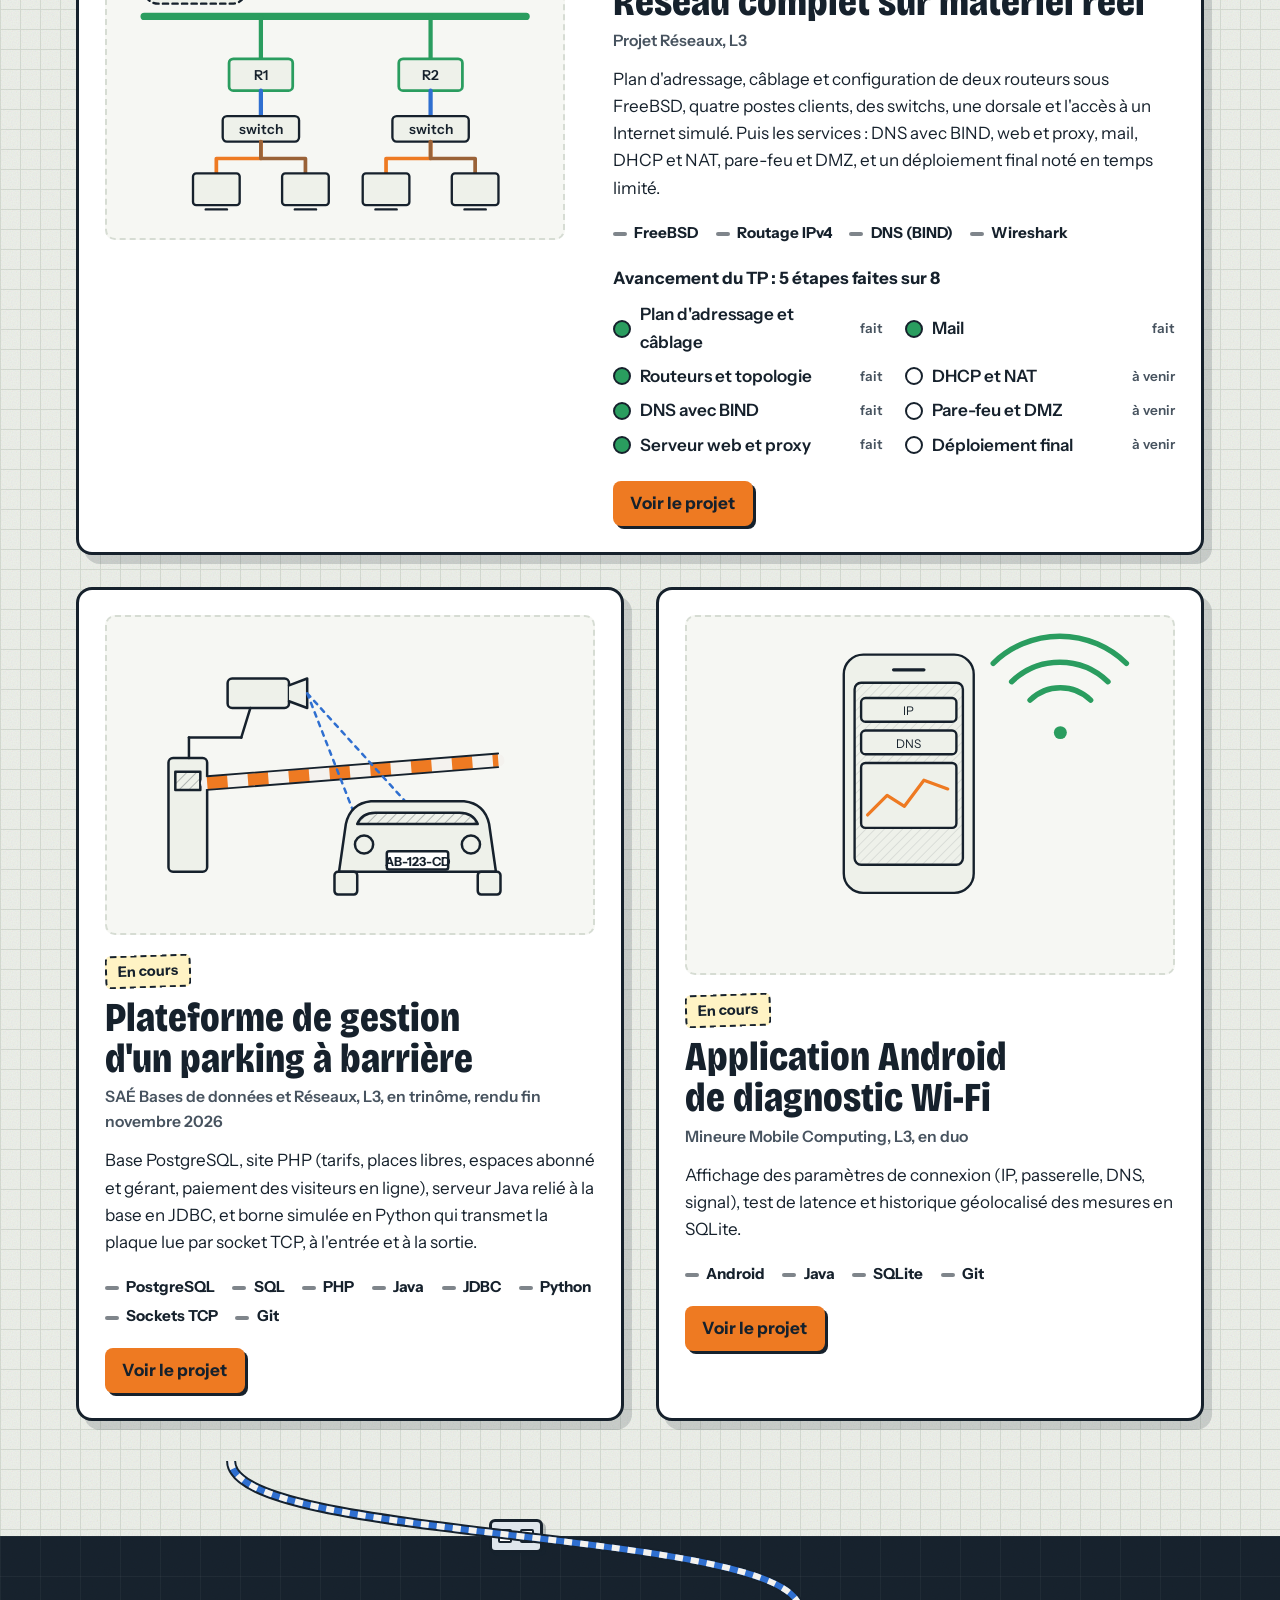
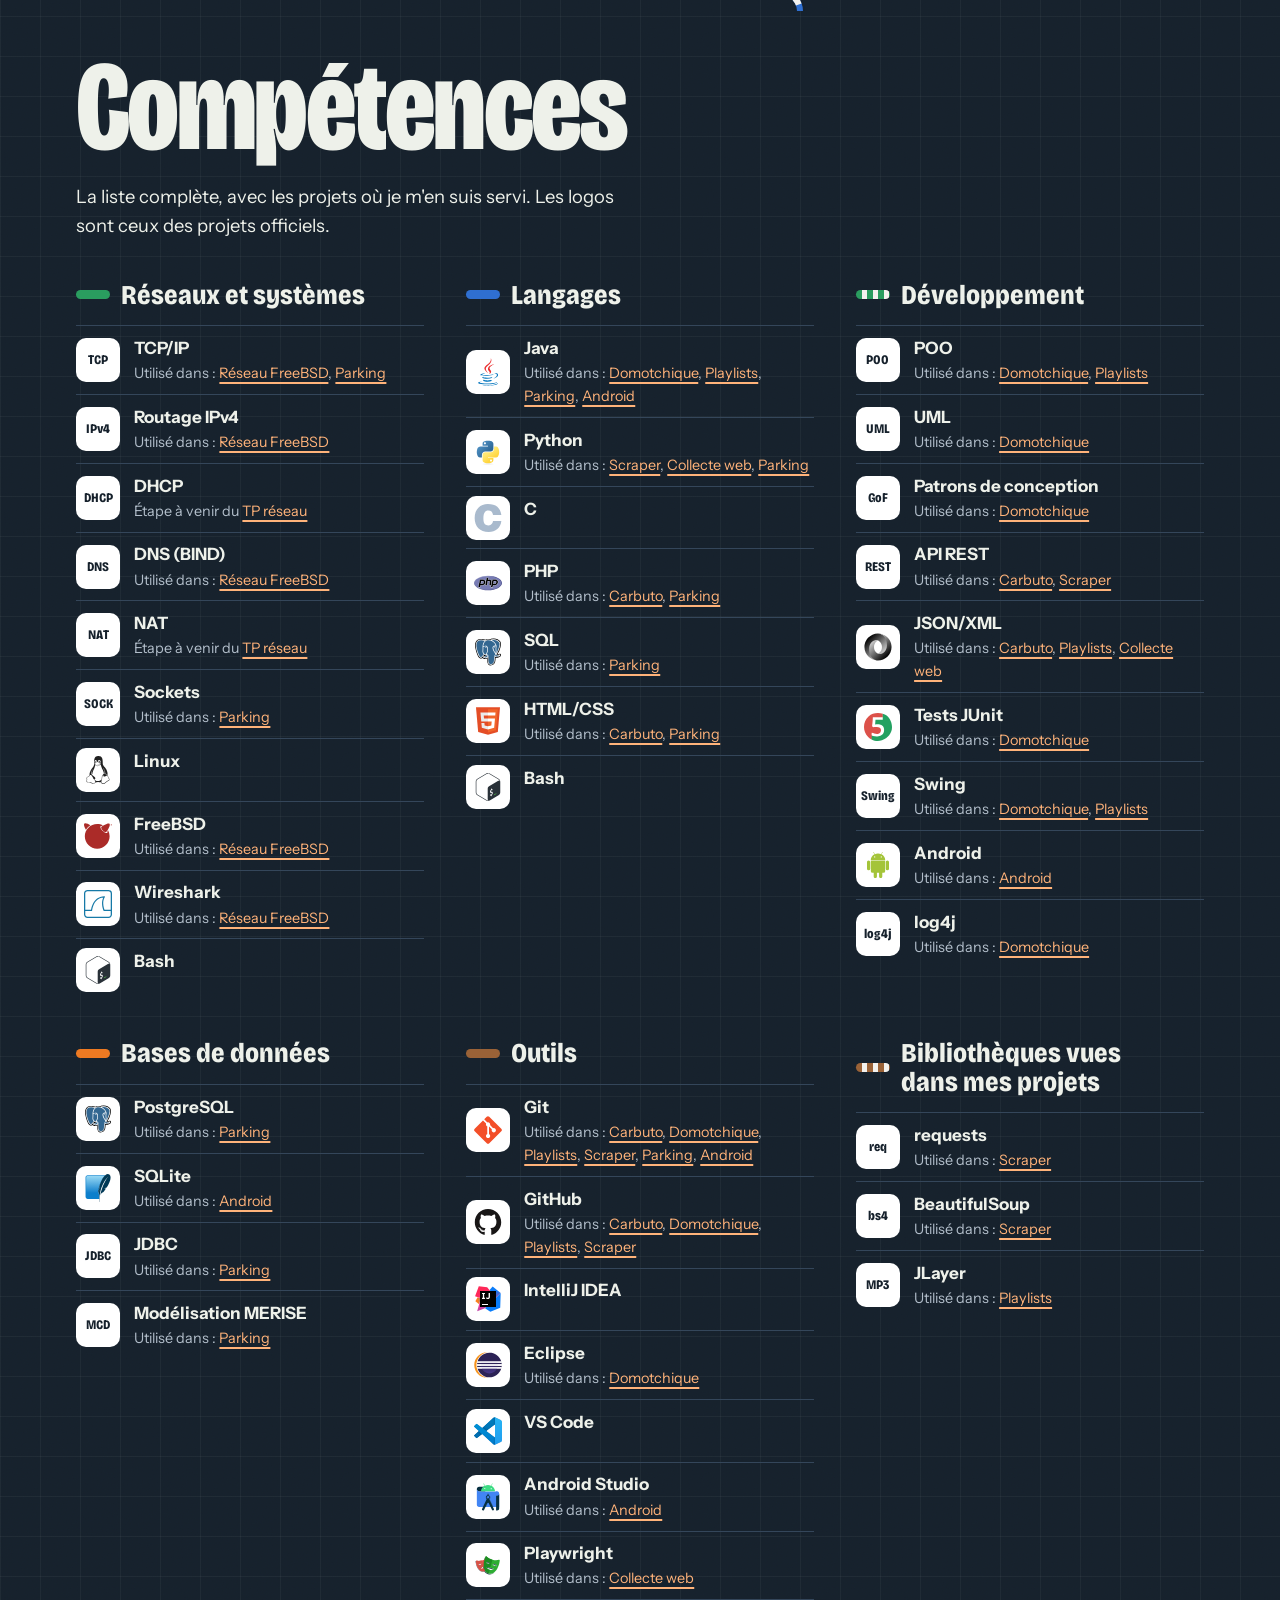
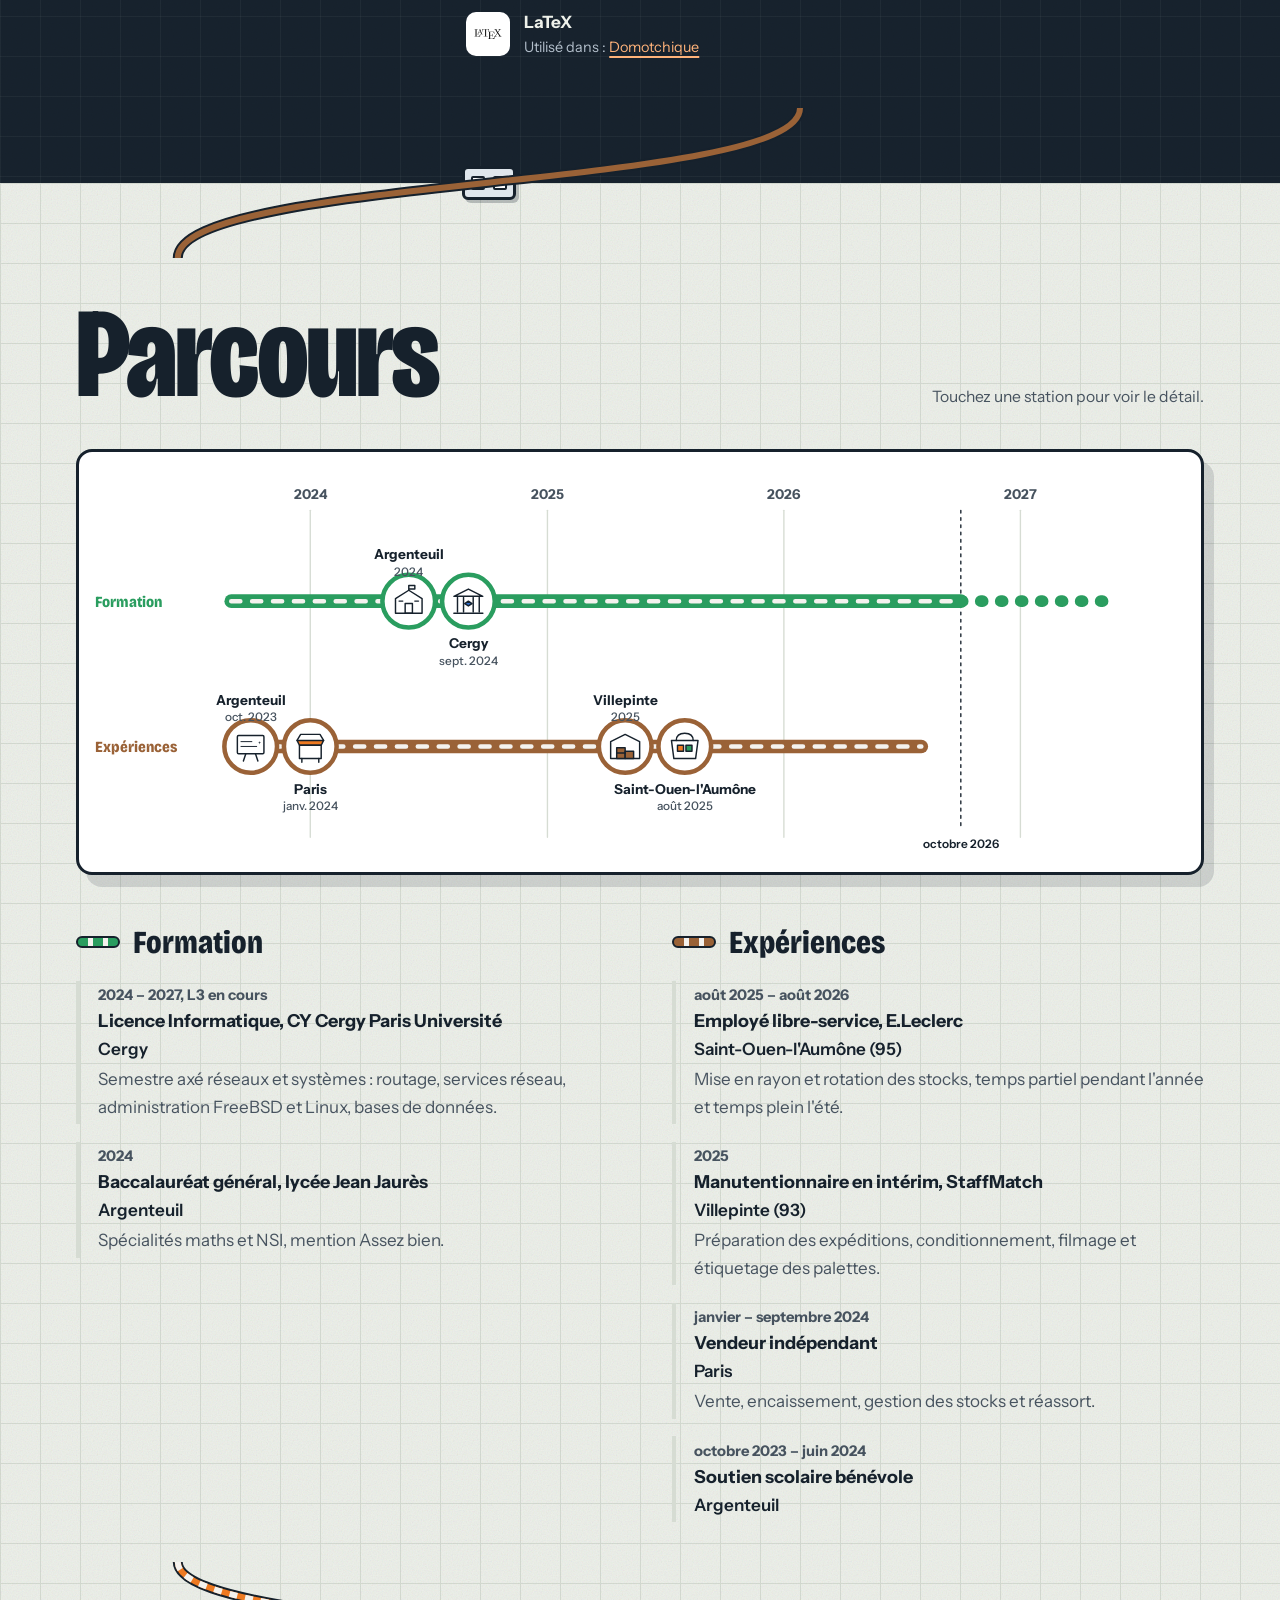
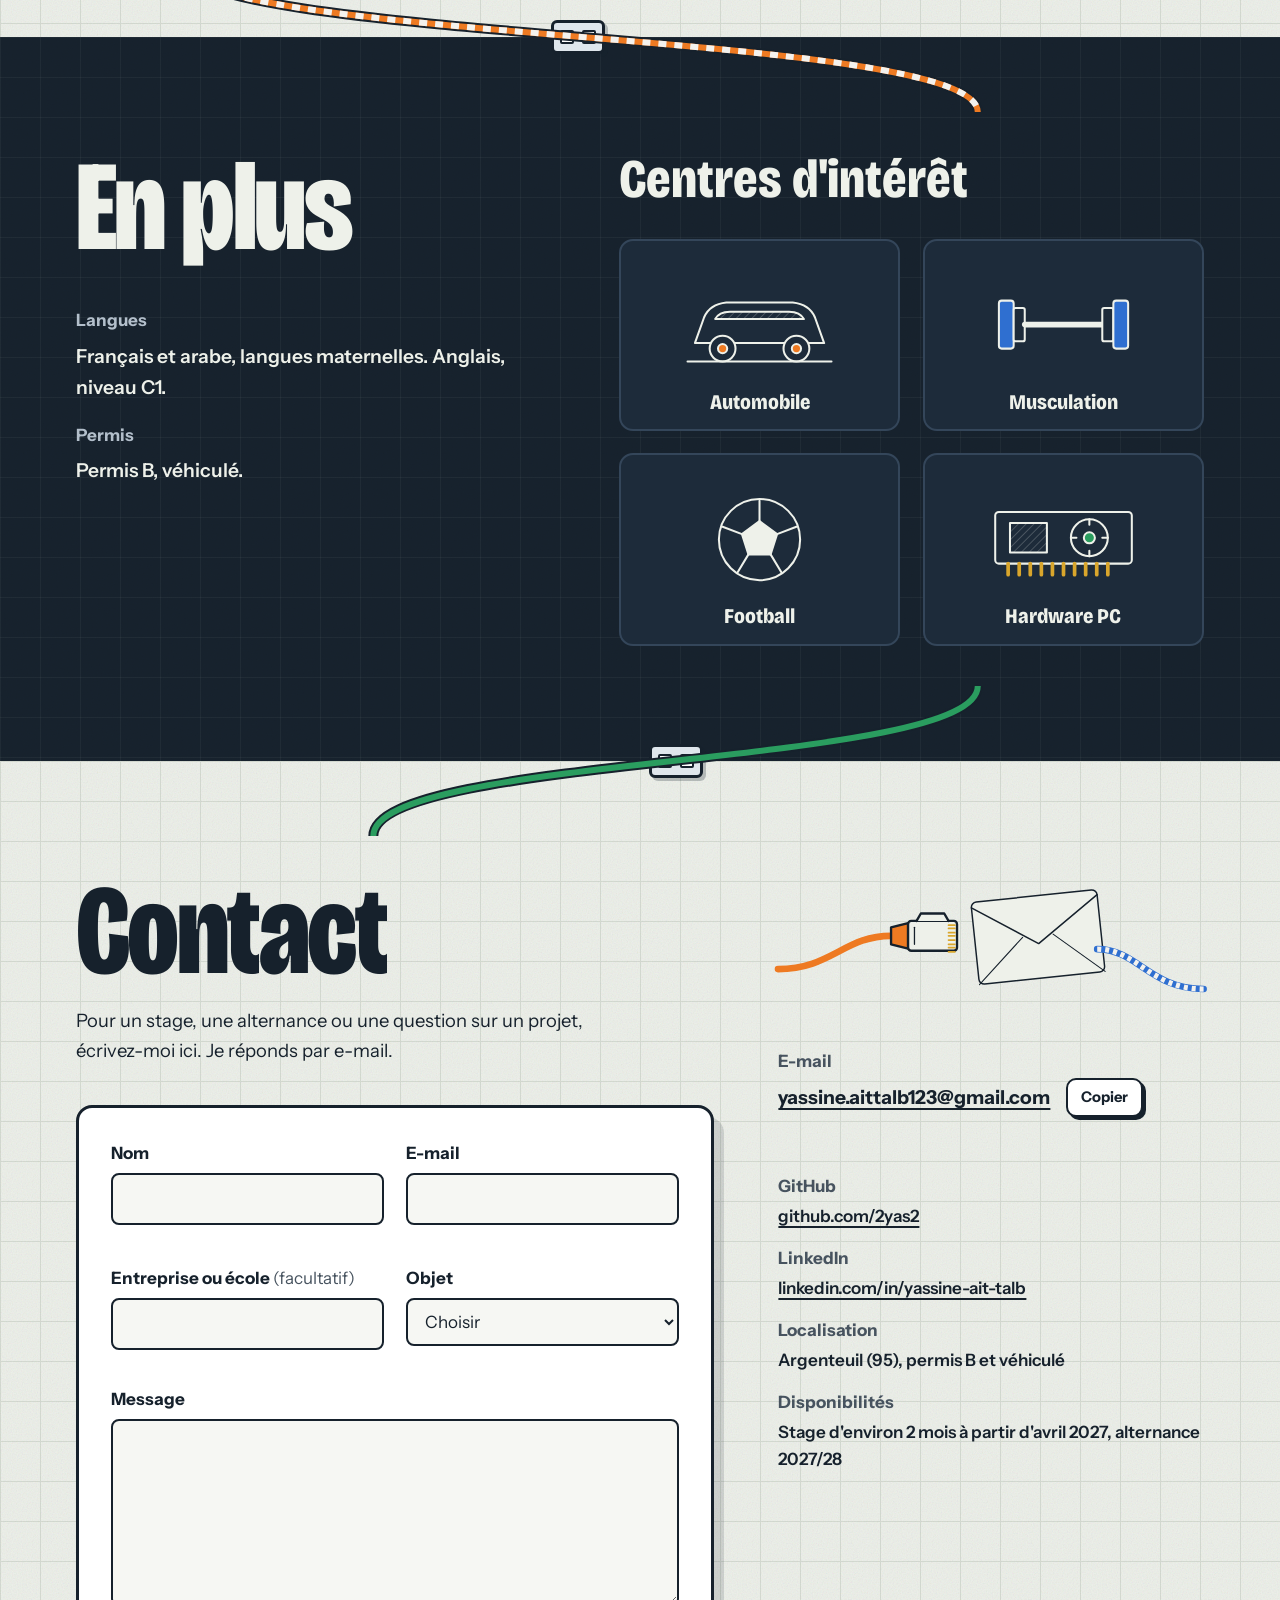
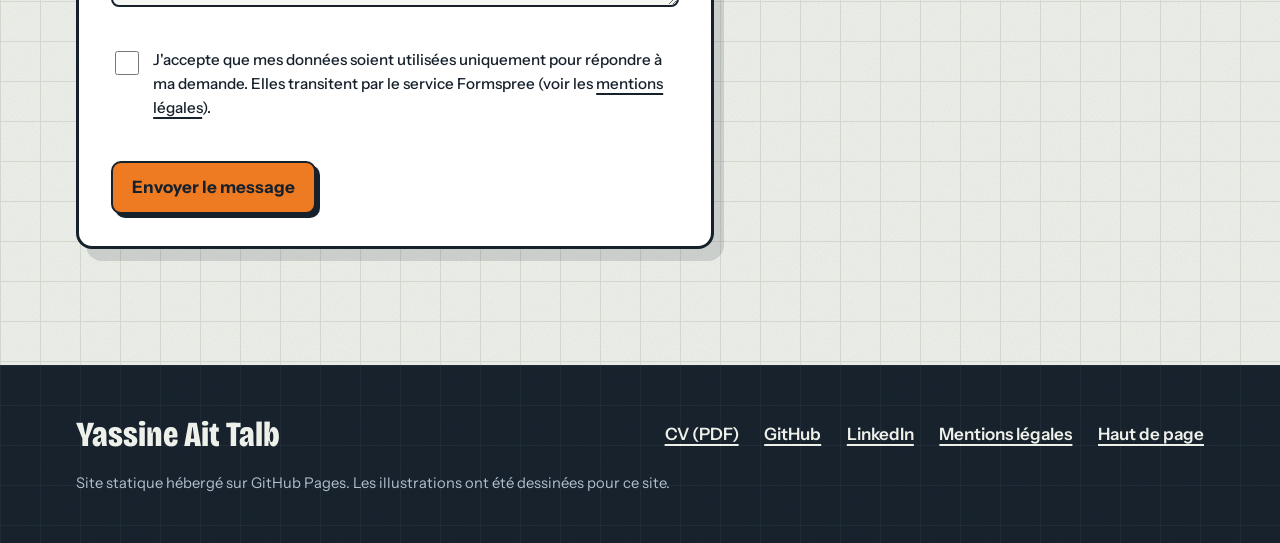
==== commit fd08331b: "Défilement accroché par section et nouveau logo - scroll-snap-type: y mandatory sur html, accroche a" ====
--- a/index.html
+++ b/index.html
@@ -16,7 +16,7 @@
   <meta property="og:image:height" content="630">
   <meta name="twitter:card" content="summary_large_image">
   <meta name="theme-color" content="#16212c">
-  <link rel="icon" href="images/favicon.svg" type="image/svg+xml">
+  <link rel="icon" href="images/logo.png" type="image/png">
   <link rel="preconnect" href="https://fonts.googleapis.com">
   <link rel="preconnect" href="https://fonts.gstatic.com" crossorigin>
   <link rel="stylesheet" href="https://fonts.googleapis.com/css2?family=Bricolage+Grotesque:opsz,wdth,wght@96,75..100,600..800&family=Instrument+Sans:wght@400..700&display=swap" media="print" onload="this.media='all'">
@@ -26,7 +26,7 @@
 <body>
 <a class="aller-contenu" href="#a-propos">Aller au contenu</a>
 <svg width="0" height="0" style="position:absolute" aria-hidden="true"><defs><pattern id="hach-clair" width="6" height="6" patternUnits="userSpaceOnUse" patternTransform="rotate(45)"><line x1="0" y1="0" x2="0" y2="6" stroke="#16212c" stroke-width="1" stroke-opacity=".5"/></pattern><pattern id="hach-sombre" width="6" height="6" patternUnits="userSpaceOnUse" patternTransform="rotate(45)"><line x1="0" y1="0" x2="0" y2="6" stroke="#eef1ea" stroke-width="1" stroke-opacity=".45"/></pattern><pattern id="raye-o" width="12" height="12" patternUnits="userSpaceOnUse" patternTransform="rotate(40)"><rect width="12" height="12" fill="#f4f2ee"/><rect width="6" height="12" fill="#ee7a22"/></pattern><pattern id="raye-v" width="12" height="12" patternUnits="userSpaceOnUse" patternTransform="rotate(40)"><rect width="12" height="12" fill="#f4f2ee"/><rect width="6" height="12" fill="#2a9d5f"/></pattern><pattern id="raye-b" width="12" height="12" patternUnits="userSpaceOnUse" patternTransform="rotate(40)"><rect width="12" height="12" fill="#f4f2ee"/><rect width="6" height="12" fill="#2f6fd0"/></pattern><pattern id="raye-m" width="12" height="12" patternUnits="userSpaceOnUse" patternTransform="rotate(40)"><rect width="12" height="12" fill="#f4f2ee"/><rect width="6" height="12" fill="#9a6237"/></pattern></defs></svg><nav class="nav-cable" aria-label="Navigation principale">
-  <a class="nav-mono" href="index.html" aria-label="Retour à l'accueil">YA</a>
+  <a class="nav-mono" href="index.html" aria-label="Retour à l'accueil"><img src="images/logo.png" alt="" width="45" height="45"></a>
   <ul class="nav-liste"><li><a href="#a-propos" class="etiq c-vert">À propos</a></li><li><a href="#brassage" class="etiq c-bleu">Compétences</a></li><li><a href="#projets" class="etiq c-orange">Projets</a></li><li><a href="#parcours" class="etiq c-marron">Parcours</a></li><li><a href="#contact" class="etiq c-blanc-orange">Contact</a></li><li><a href="cv/CV_Yassine_Ait_Talb.pdf" class="etiq c-cv" download>CV (PDF)</a></li></ul>
   <details class="nav-mobile">
     <summary><span class="fiche-menu" aria-hidden="true"></span>Menu</summary>
@@ -53,7 +53,7 @@
     <svg class="cordon" viewBox="0 0 300 380" aria-hidden="true"><g fill="none" stroke-linecap="round"><path d="M110 -10 C110 140 96 220 138 300" stroke="#16212c" stroke-width="20"/><path d="M110 -10 C110 140 96 220 138 300" stroke="#2f6fd0" stroke-width="14"/><path d="M110 -10 C110 140 96 220 138 300" stroke="#fff" stroke-opacity=".3" stroke-width="3" transform="translate(-3 0)"/><path d="M190 -10 C190 150 204 220 162 300" stroke="#16212c" stroke-width="20"/><path d="M190 -10 C190 150 204 220 162 300" stroke="#2f6fd0" stroke-width="14"/><path d="M190 -10 C190 150 204 220 162 300" stroke="#fff" stroke-opacity=".3" stroke-width="3" transform="translate(-3 0)"/></g><g fill="none" stroke="#16212c" stroke-width="2.6" stroke-linejoin="round"><g transform="translate(150.0 300.0) rotate(90.0) scale(1.25) translate(0 -16)"><path d="M0 8 L16 4 L16 28 L0 24 Z" fill="#2f6fd0"/><rect x="16" y="2" width="46" height="28" rx="3" fill="#e6eef5"/><line x1="54" y1="6" x2="60" y2="6" stroke="#d9a62c" stroke-width="1.6"/><line x1="54" y1="9" x2="60" y2="9" stroke="#d9a62c" stroke-width="1.6"/><line x1="54" y1="13" x2="60" y2="13" stroke="#d9a62c" stroke-width="1.6"/><line x1="54" y1="16" x2="60" y2="16" stroke="#d9a62c" stroke-width="1.6"/><line x1="54" y1="20" x2="60" y2="20" stroke="#d9a62c" stroke-width="1.6"/><line x1="54" y1="24" x2="60" y2="24" stroke="#d9a62c" stroke-width="1.6"/><line x1="54" y1="27" x2="60" y2="27" stroke="#d9a62c" stroke-width="1.6"/><line x1="54" y1="31" x2="60" y2="31" stroke="#d9a62c" stroke-width="1.6"/><path d="M24 2 L28 -5 L50 -5 L54 2" fill="#e6eef5"/><line x1="22" y1="8" x2="22" y2="24" stroke-width="1.2"/></g></g></svg>
     <div class="badge">
       <div class="badge-trou"></div>
-      <div class="badge-haut"><b>YA</b><span>Badge d'accès</span></div>
+      <div class="badge-haut"><img src="images/logo.png" alt="" width="36" height="36"><span>Badge d'accès</span></div>
       <!-- PHOTO DU BADGE : remplace images/photo/photo-badge.webp et images/photo/photo-badge.jpg par ta nouvelle photo.
            Format attendu : carré, 600 × 600 px, visage centré dans le tiers haut. Garde les mêmes noms de fichiers. -->
       <picture>
--- a/assets/css/style.css
+++ b/assets/css/style.css
@@ -80,7 +80,8 @@
 
 /* navigation : etiquettes de cable */
 .nav-cable { position: static; }
-.nav-mono { position: absolute; left: var(--gouttiere); top: 1.2rem; z-index: 51; display: grid; place-items: center; width: 54px; height: 54px; border: 3px solid var(--encre); border-radius: 10px; background: #fff; color: var(--encre); font: 800 1.5rem var(--titre); font-stretch: 75%; text-decoration: none; box-shadow: 3px 3px 0 var(--encre); }
+.nav-mono { position: absolute; left: var(--gouttiere); top: 1.2rem; z-index: 51; display: block; text-decoration: none; }
+.nav-mono img { display: block; width: auto; height: 45px; }
 .nav-liste { position: fixed; z-index: 50; right: 0; top: 50%; transform: translateY(-50%); display: flex; flex-direction: column; gap: .4rem; padding: 1.2rem 0; }
 .nav-liste::before { content: ""; position: absolute; right: 24px; top: -40vh; bottom: -40vh; width: 7px; border-radius: 4px; background: var(--encre); opacity: .85; z-index: -1; }
 .nav-liste .etiq { position: relative; display: block; margin-right: 10px; padding: .9rem .4rem 1.6rem; border: 2px solid var(--encre); border-radius: 6px; background: #fff; color: var(--encre); font-weight: 700; font-size: .86rem; line-height: 1; text-decoration: none; writing-mode: vertical-rl; transform: rotate(180deg); white-space: nowrap; transition: background .15s, color .15s; }
@@ -105,7 +106,7 @@
 .badge { position: absolute; left: 50%; top: 245px; width: 300px; margin-left: -150px; padding: 0 18px 18px; border: 3px solid var(--encre); border-radius: 18px; background: #fff; box-shadow: 10px 12px 0 rgba(22, 33, 44, .22); transform: rotate(4deg); transform-origin: 50% -60px; }
 .badge-trou { width: 70px; height: 14px; margin: 14px auto 0; border: 2px solid var(--encre); border-radius: 7px; background: var(--papier); }
 .badge-haut { display: flex; justify-content: space-between; align-items: center; margin-top: .7rem; font-weight: 700; font-size: .92rem; }
-.badge-haut b { font: 800 1.4rem var(--titre); font-stretch: 75%; }
+.badge-haut img { display: block; width: auto; height: 36px; }
 .badge-photo { display: block; width: 100%; height: auto; aspect-ratio: 1; object-fit: cover; margin-top: .7rem; border: 3px solid var(--encre); border-radius: 10px; }
 .badge-nom { margin-top: .8rem; font: 800 2rem/1 var(--titre); font-stretch: 75%; }
 .badge-sous { color: var(--encre-doux); font-size: .92rem; }
@@ -347,7 +348,8 @@
 
 /* mobile */
 @media (max-width: 760px) {
-  .nav-mono { width: 46px; height: 46px; font-size: 1.25rem; top: .9rem; }
+  .nav-mono { top: .9rem; }
+  .nav-mono img { height: 40px; }
   .hero { grid-template-columns: minmax(0, 1fr); padding-top: 5.5rem; min-height: 0; }
   .nom { font-size: 23vw; }
   .hero-droite { min-height: 880px; }
@@ -489,3 +491,20 @@
 .imp-titre { margin-top: 3rem; margin-bottom: 0; }
 
 .galerie.seule { grid-template-columns: minmax(0, 1fr); max-width: 60rem; }
+
+/* ---------- apparitions au defilement (classes posees par main.js, rien sans javascript) ---------- */
+@media (prefers-reduced-motion: no-preference) {
+  .reveal { opacity: 0; transform: translateY(30px); transition: opacity .7s ease var(--delai, 0s), transform .7s cubic-bezier(.2, .7, .2, 1) var(--delai, 0s); }
+  .reveal.is-visible { opacity: 1; transform: translateY(0); }
+}
+@media print {
+  .reveal { opacity: 1 !important; transform: none !important; }
+}
+
+/* ---------- defilement accroche section par section ----------
+   mandatory : le defilement s'arrete toujours au debut d'une grande section.
+   une section plus haute que l'ecran se parcourt librement (le navigateur ne force pas
+   l'accroche tant qu'elle couvre l'ecran) ; on passe a la suivante une fois sa fin atteinte. */
+html { scroll-snap-type: y mandatory; }
+main > header, main > section, main > nav { scroll-snap-align: start; }
+.pied { scroll-snap-align: end; }
